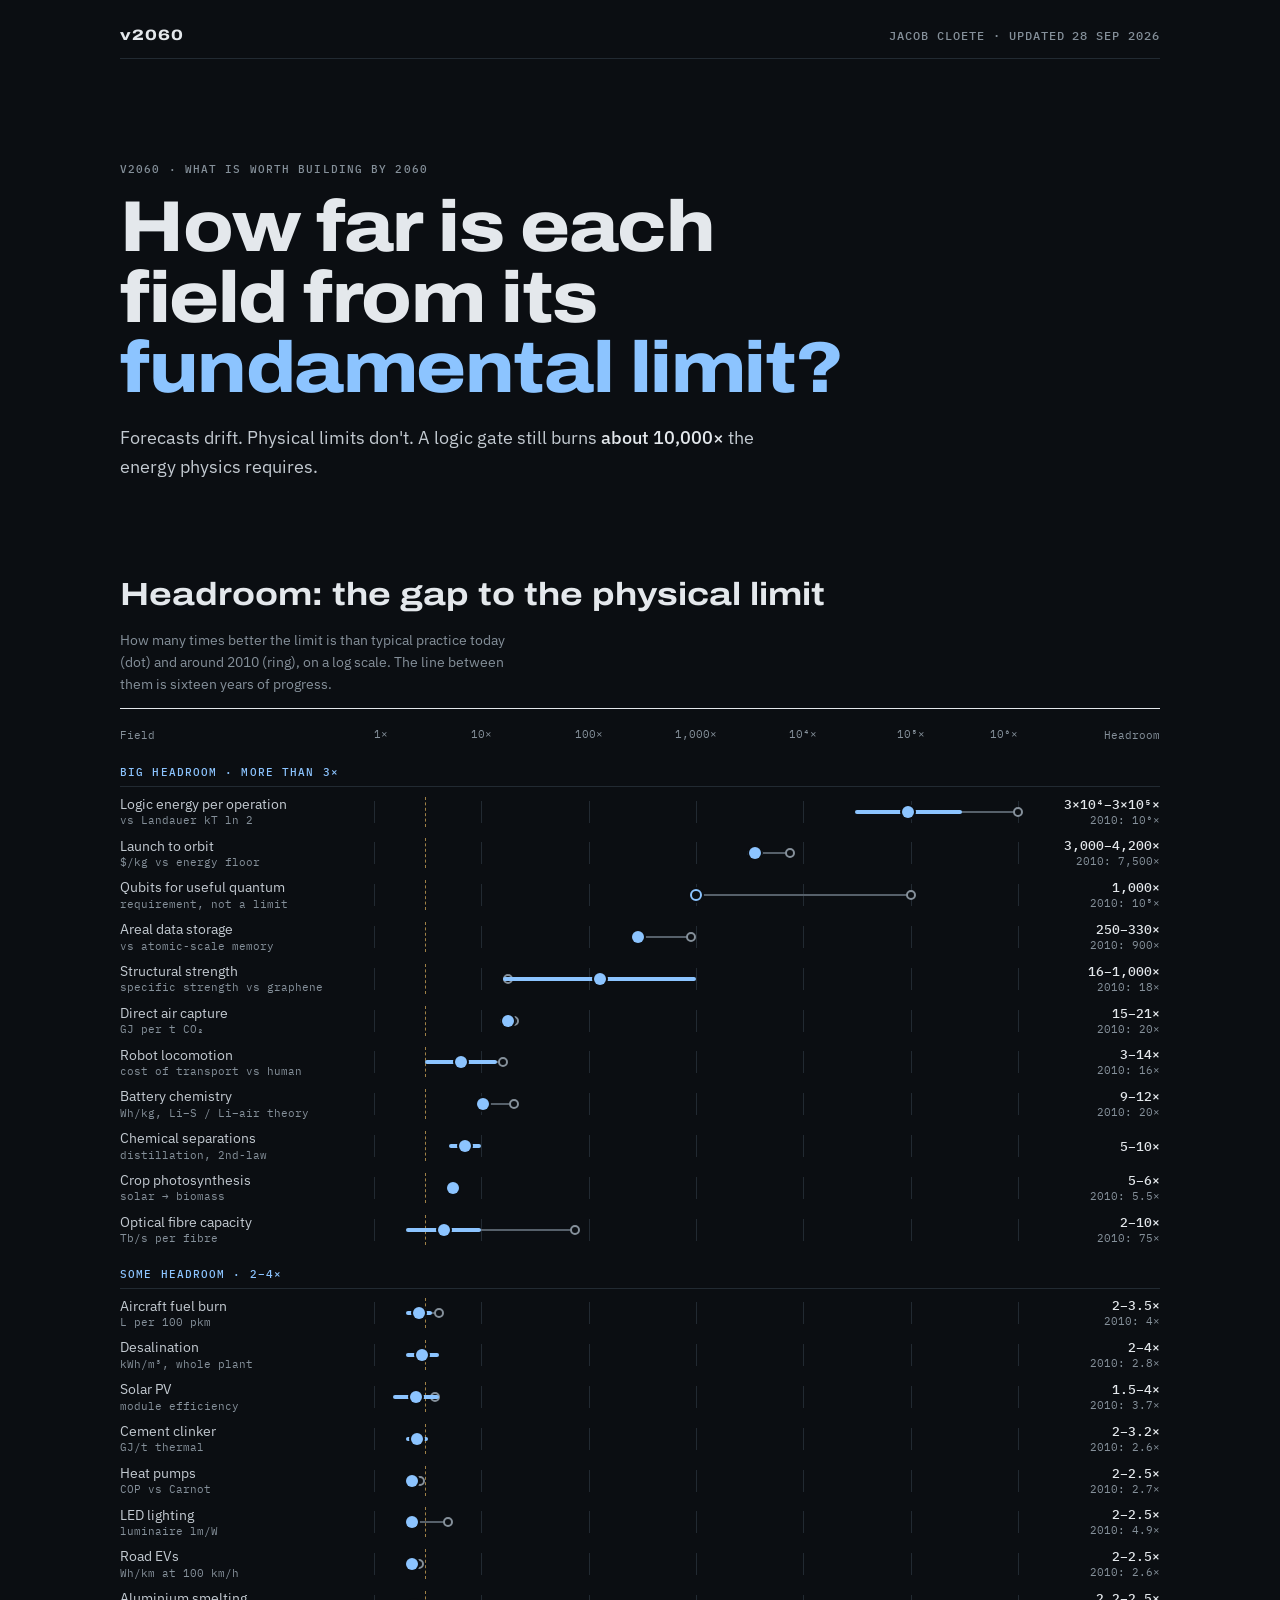
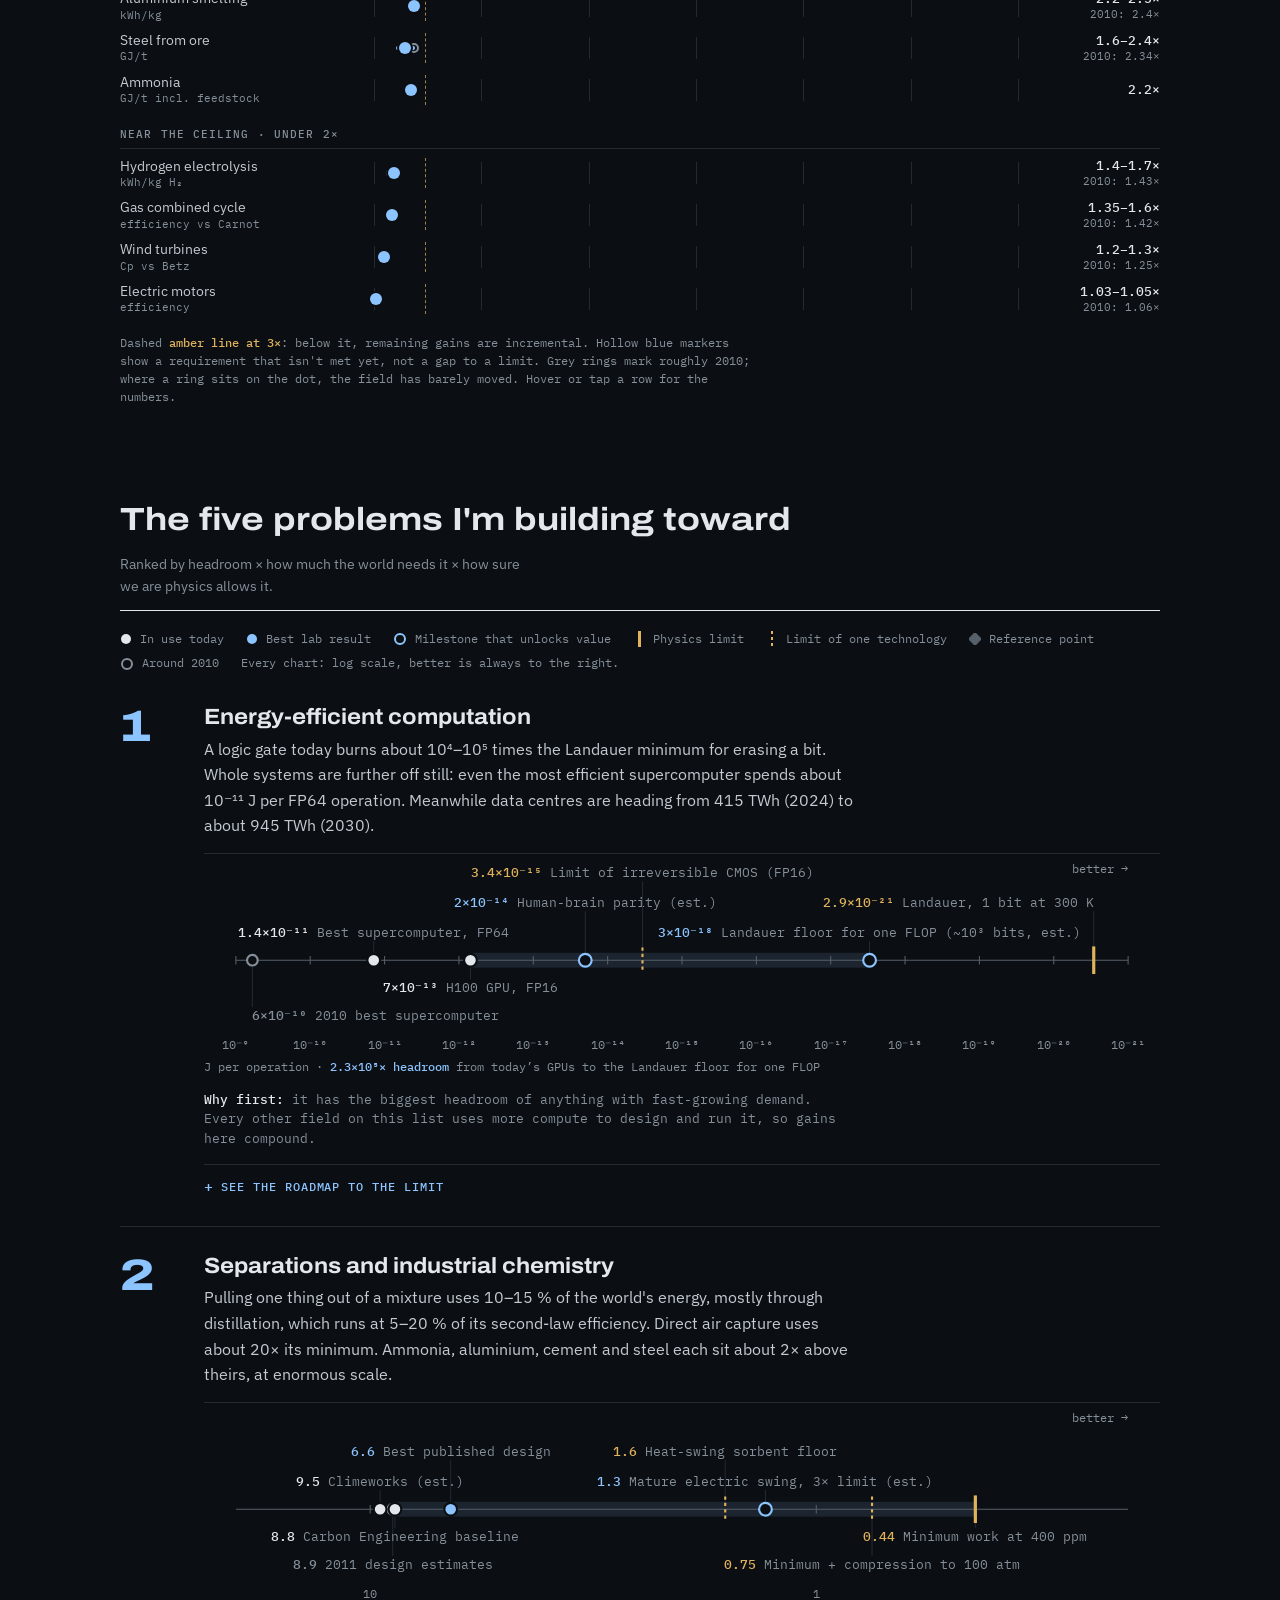
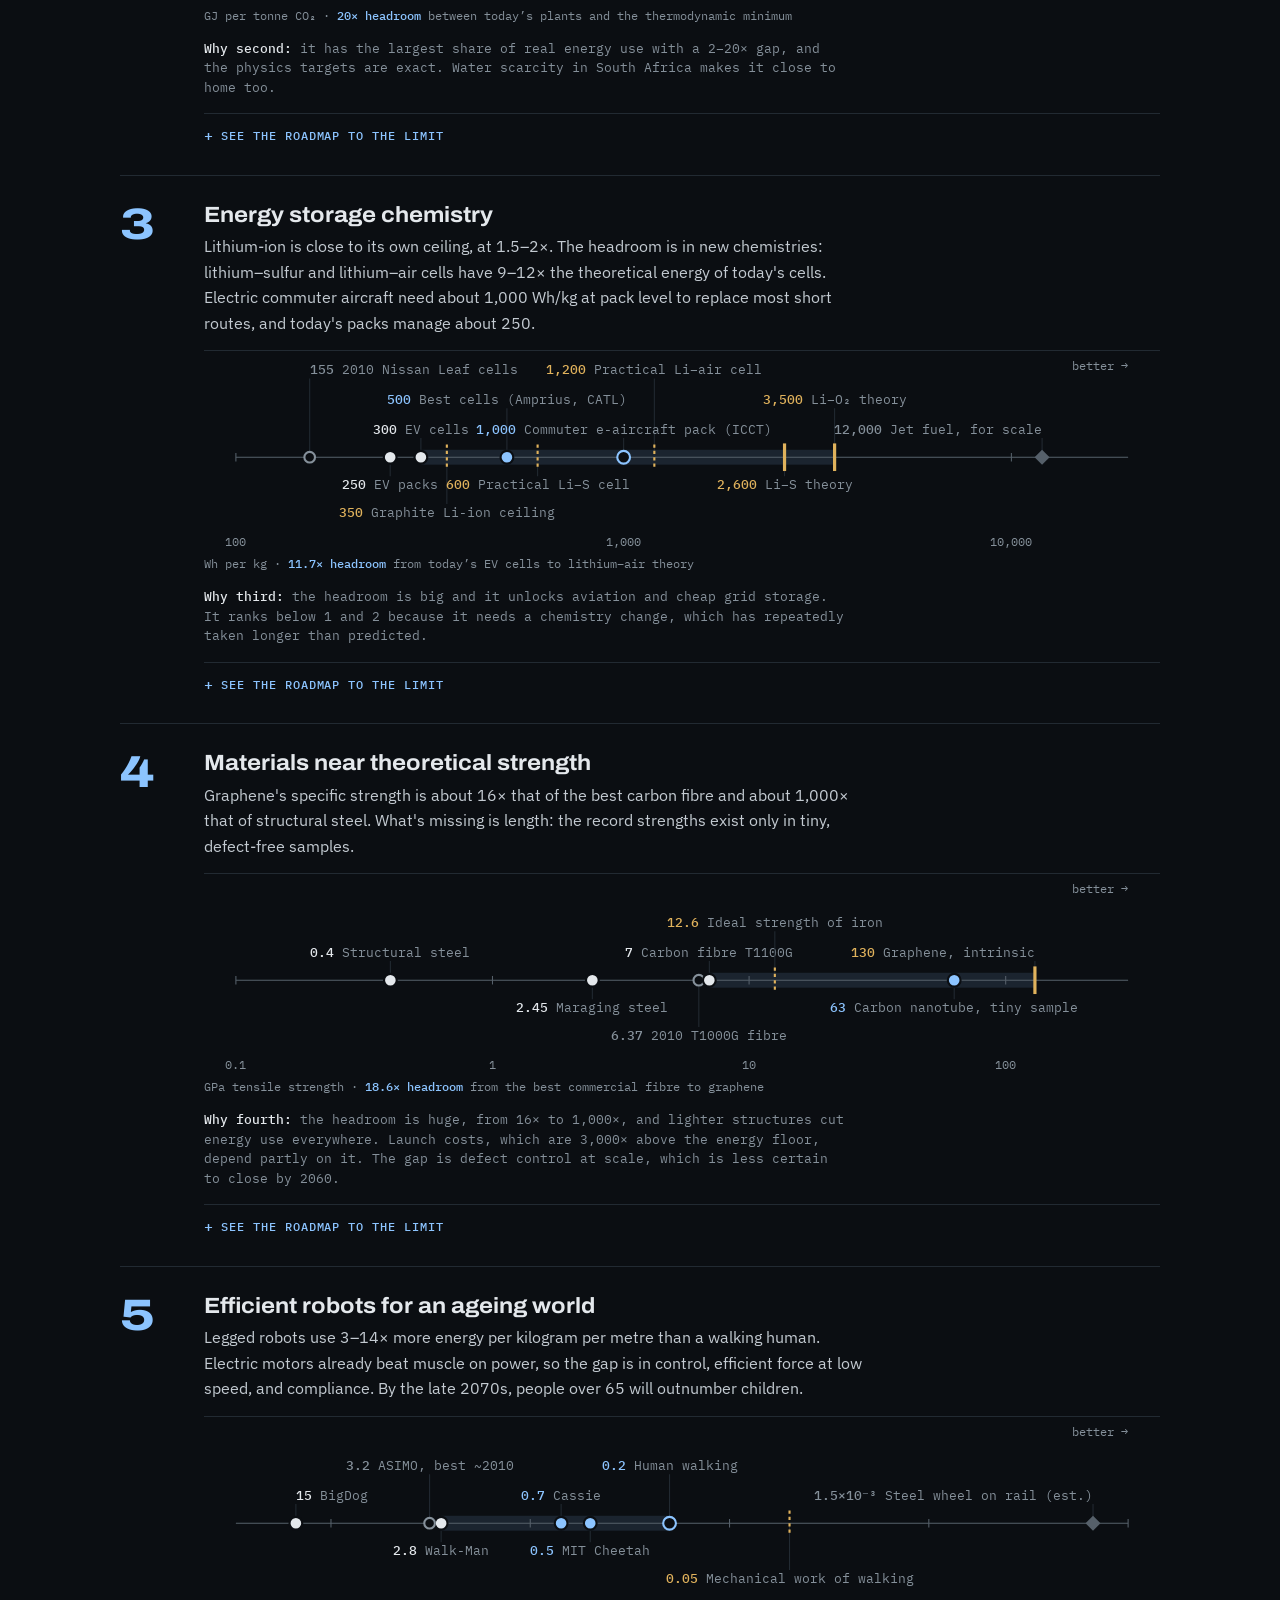
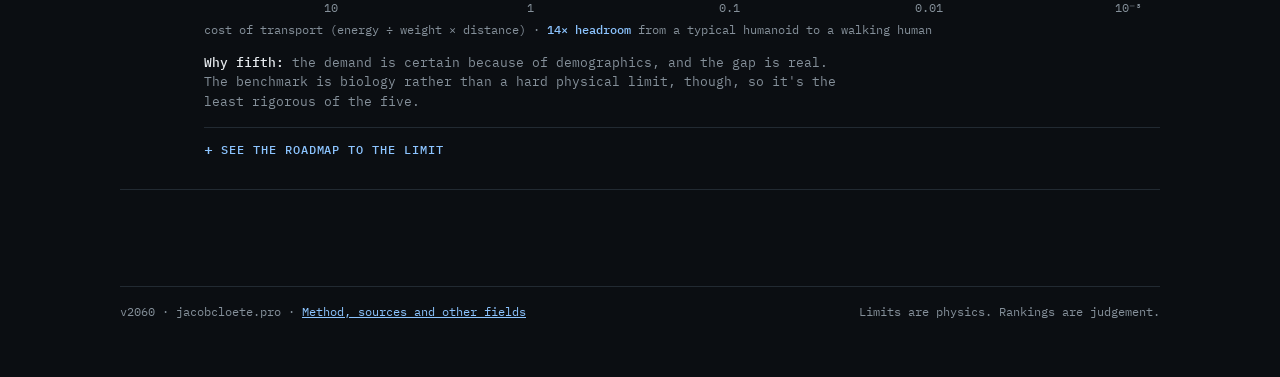
==== index.html @ 53dd4b62 "Add each technology's own limit to the milestone charts A new dashed amber marker shows limits that " ====
<!doctype html>
<html lang="en">
<head>
<meta charset="utf-8">
<meta name="viewport" content="width=device-width, initial-scale=1, viewport-fit=cover">
<meta name="description" content="How far 27 engineering fields sit from their fundamental physical limits, and the five problems worth building toward by 2060.">
<meta property="og:title" content="v2060 · Jacob Cloete">
<meta property="og:description" content="Limits are physics. Rankings are judgement. Where engineering still has room to grow by 2060.">
<title>v2060 · Jacob Cloete</title>
<link rel="preconnect" href="https://fonts.googleapis.com">
<link rel="preconnect" href="https://fonts.gstatic.com" crossorigin>
<link rel="stylesheet" href="https://fonts.googleapis.com/css2?family=Archivo:wdth,wght@62..125,400..800&family=IBM+Plex+Mono:wght@400;500&family=IBM+Plex+Sans:wght@400;500&display=swap">
<style>
:root{
  color-scheme:dark;
  --bg:#0B0E12; --raise:#11161C; --ink:#E4E8EC; --soft:#C3CAD1; --muted:#85909A; --dim:#56606A; --rule:#222A32;
  --accent:#8CC4FF; --limit:#E0B25C;
  --display:"Archivo","Arial Narrow",system-ui,sans-serif;
  --body:"IBM Plex Sans",system-ui,-apple-system,sans-serif;
  --mono:"IBM Plex Mono",ui-monospace,Menlo,monospace;
}
*{box-sizing:border-box}
body{background:var(--bg);color:var(--ink);font:400 16px/1.6 var(--body);padding-inline:clamp(16px,5vw,64px);padding-block:0}
.wrap{max-width:1040px;margin:0 auto;display:grid;gap:clamp(56px,8vw,96px);padding-block:28px 56px}
a{color:var(--accent)}
:focus-visible{outline:2px solid var(--accent);outline-offset:3px}
header.top{display:flex;justify-content:space-between;gap:16px;flex-wrap:wrap;font:500 12px/1.3 var(--mono);letter-spacing:.08em;text-transform:uppercase;color:var(--muted);border-bottom:1px solid var(--rule);padding-bottom:14px}
.mark{text-transform:none;color:var(--ink);font:800 15px/1 var(--display);font-stretch:125%}
.k{font:500 11px/1.3 var(--mono);letter-spacing:.1em;text-transform:uppercase;color:var(--muted)}
h1{font:800 clamp(34px,6.4vw,72px)/.98 var(--display);font-stretch:112%;letter-spacing:-.02em;margin:12px 0 20px;text-wrap:balance;max-width:16ch}
h1 span{color:var(--accent)}
.lede{max-width:62ch;color:var(--soft);font-size:18px;margin:0}
.lede strong{color:var(--ink);font-weight:500}
.sec-head{display:flex;justify-content:space-between;align-items:baseline;gap:16px;flex-wrap:wrap;border-bottom:1px solid var(--ink);padding-bottom:12px;margin-bottom:20px}
h2{font:700 clamp(22px,3.2vw,32px)/1.1 var(--display);font-stretch:118%;margin:0}
.sec-head p{margin:0;color:var(--muted);font-size:14px;max-width:50ch}

/* chart */
.chart{position:relative}
.axis,.crow{display:grid;grid-template-columns:minmax(150px,240px) minmax(0,1fr) 128px;gap:14px;align-items:center}
.axis{font:400 11px/1 var(--mono);color:var(--muted);margin-bottom:6px}
.axis .scale{position:relative;height:14px}
.axis .scale span{position:absolute;transform:translateX(-50%);font-variant-numeric:tabular-nums}
.crow{padding:5px 0;border-radius:2px;cursor:default}
.crow:hover{background:var(--raise)}
.crow .lbl{font-size:14px;color:var(--soft);line-height:1.25}
.crow .lbl small{display:block;font:400 11px/1.3 var(--mono);color:var(--muted)}
.crow .val{font:500 13px/1 var(--mono);text-align:right;font-variant-numeric:tabular-nums;color:var(--ink)}
.track{position:relative;height:22px}
.track .grid{position:absolute;top:0;bottom:0;width:1px;background:var(--rule)}
.track .ref{position:absolute;top:-4px;bottom:-4px;width:0;border-left:1px dashed var(--limit);opacity:.7}
.track .bar{position:absolute;top:9px;height:4px;border-radius:2px;background:var(--accent)}
.track .dot{position:absolute;top:5px;width:12px;height:12px;margin-left:-6px;border-radius:50%;background:var(--accent);box-shadow:0 0 0 2px var(--bg)}
.track .trail{position:absolute;top:10px;height:2px;background:var(--dim)}
.track .then{position:absolute;top:6px;width:10px;height:10px;margin-left:-5px;border-radius:50%;border:2px solid var(--muted);background:var(--bg)}
.crow .val small{display:block;margin-top:4px;font:400 11px/1 var(--mono);color:var(--muted)}
.crow.req .bar{background:transparent;border:1px dashed var(--accent);height:6px;top:8px}
.crow.req .dot{background:var(--bg);border:2px solid var(--accent)}
.chart-note{font:400 12px/1.5 var(--mono);color:var(--muted);margin:14px 0 0;max-width:90ch}
.chart-note b{color:var(--limit);font-weight:500}
.group{font:500 11px/1 var(--mono);letter-spacing:.1em;text-transform:uppercase;color:var(--accent);padding:18px 0 8px;border-bottom:1px solid var(--rule);margin-bottom:4px}
.group.near{color:var(--muted)}
#tip{position:fixed;pointer-events:none;z-index:5;max-width:320px;background:var(--raise);border:1px solid var(--dim);padding:10px 12px;font:400 12px/1.5 var(--mono);color:var(--soft);border-radius:3px}
#tip b{color:var(--ink);font-weight:500;display:block;margin-bottom:4px;font-family:var(--body);font-size:13px}


/* milestone ladders */
.legend{display:flex;flex-wrap:wrap;gap:8px 22px;font:400 12px/1.4 var(--mono);color:var(--muted);margin:0 0 6px}
.legend span{display:inline-flex;align-items:center;gap:8px}
.legend svg{flex:none}
.ladder{overflow-x:auto;margin-top:6px;border-top:1px solid var(--rule)}
.ladder svg{display:block;height:auto}
.ladder svg.h{width:100%;min-width:640px}
.ladder svg.v{max-width:100%}
.ladder .cap{font:400 12px/1.5 var(--mono);color:var(--muted);margin:2px 0 0}
.ladder .cap b{color:var(--accent);font-weight:500}

/* top 5 */
.top5{list-style:none;margin:0;padding:0;counter-reset:r}
.pick{display:grid;grid-template-columns:64px minmax(0,1fr);gap:20px;padding:26px 0;border-bottom:1px solid var(--rule)}
.pick .n{font:800 44px/1 var(--display);font-stretch:125%;color:var(--accent)}
.pick h3{font:700 22px/1.2 var(--display);font-stretch:108%;margin:0 0 6px}
.pick .why{margin:0 0 14px;max-width:66ch;color:var(--soft)}
.facts{display:grid;grid-template-columns:repeat(3,minmax(0,1fr));border-top:1px solid var(--rule)}
.facts div{padding:10px 14px 0 0;display:grid;gap:3px;align-content:start}
.facts div + div{padding-left:14px;border-left:1px solid var(--rule)}
.facts .v{font:500 18px/1.25 var(--mono);font-variant-numeric:tabular-nums}
.facts .v.l{color:var(--limit)}
.facts .u{font:400 11px/1.4 var(--mono);color:var(--muted)}
.pick .rank{margin:14px 0 0;font:400 13px/1.5 var(--mono);color:var(--muted);max-width:80ch}
.pick .rank b{color:var(--ink);font-weight:500}

.cols{display:grid;grid-template-columns:repeat(2,minmax(0,1fr));gap:clamp(24px,4vw,48px)}
.cols h3{font:700 18px/1.2 var(--display);font-stretch:108%;margin:0 0 10px}
.cols ul{margin:0;padding-left:18px;color:var(--soft);display:grid;gap:8px}
.cols li b{color:var(--ink);font-weight:500}

.method p{max-width:70ch;color:var(--soft);margin:0 0 12px}
.src{font:400 12px/1.7 var(--mono);color:var(--muted);columns:2;column-gap:40px;margin:0;padding-left:18px}
.src li{break-inside:avoid}
footer{display:flex;justify-content:space-between;gap:16px;flex-wrap:wrap;font:400 12px/1.5 var(--mono);color:var(--muted);border-top:1px solid var(--rule);padding-top:16px}

/* roadmap flow charts */
.road{margin:22px 0 0;padding-top:10px;border-top:1px solid var(--rule)}
.road svg{display:block;width:100%;height:auto;margin-top:4px}
.road a.node rect{transition:stroke .15s}
.road a.node:hover rect,.road a.node:focus rect{stroke:var(--accent)}
.road a.node:focus{outline:none}
.road figcaption{font:400 12px/1.5 var(--mono);color:var(--muted);margin-top:8px;max-width:90ch}
.rsteps{list-style:none;margin:10px 0 0;padding:0}
.rrow{display:grid;gap:8px}
.rrow.par{grid-template-columns:repeat(auto-fit,minmax(150px,1fr))}
.rrow.par .k{grid-column:1/-1}
.rcard{background:var(--raise);border:1px solid var(--rule);border-radius:3px;padding:10px 12px;display:grid;gap:4px;align-content:start}
.rcard.end{border-color:var(--limit)}
.rcard .w{font:400 11px/1.3 var(--mono);color:var(--muted)}
.rcard b{font:500 15px/1.3 var(--body)}
.rcard .m{font:400 12px/1.45 var(--mono);color:var(--accent)}
.rcard .lim{font:400 12px/1.45 var(--mono);color:var(--limit)}
.rcard .who{font:400 12px/1.4 var(--mono);color:var(--soft)}
.rcard .ex{font-size:12px;line-height:1.4;color:var(--muted)}
.road figcaption .where{display:block;margin-bottom:6px;color:var(--soft)}
.rcard .bk{font-size:13px;line-height:1.4;color:var(--soft)}
.rcard a{font:400 11px/1.3 var(--mono);overflow-wrap:anywhere}
.rjoin{font:400 11px/1.4 var(--mono);color:var(--muted);margin:0 0 0 14px;padding:8px 0 8px 12px;border-left:1px solid var(--dim)}

.rd{margin:16px 0 0;border-top:1px solid var(--rule)}
.rd summary{cursor:pointer;list-style:none;display:inline-flex;align-items:center;gap:8px;padding:12px 0 0;font:500 12px/1.3 var(--mono);letter-spacing:.08em;text-transform:uppercase;color:var(--accent)}
.rd summary::-webkit-details-marker{display:none}
.rd summary::before{content:"+";display:inline-block;width:1ch;font-size:15px}
.rd[open] summary::before{content:"−"}
.rd .road{margin-top:4px;border-top:0}
@media (max-width:720px){
  .axis,.crow{grid-template-columns:minmax(0,1fr) 70px}
  .axis .lblh{display:none}
  .axis .scale{grid-column:1 / -1;grid-row:1}
  .axis .valh{display:none}
  .crow .lbl{grid-column:1 / 2}
  .crow .val{grid-column:2;grid-row:1}
  .crow .track{grid-column:1 / -1}
  .pick{grid-template-columns:1fr;gap:6px}
  .cols{grid-template-columns:1fr}
  .src{columns:1}
}
@media (max-width:480px){
  .facts{grid-template-columns:1fr}
  .facts div + div{padding-left:0;border-left:0;border-top:1px solid var(--rule);margin-top:8px}
}
</style>
<style>html,body{margin:0}img{max-width:100%}[hidden]{display:none!important}</style>
</head>
<body>
<div class="wrap">
  <header class="top"><span class="mark">v2060</span><span>Jacob Cloete · updated 28 Sep 2026</span></header>

  <section>
    <span class="k">v2060 · what is worth building by 2060</span>
    <h1>How far is each field from its <span>fundamental limit?</span></h1>
    <p class="lede">Forecasts drift. Physical limits don't. A logic gate still burns <strong>about 10,000×</strong> the energy physics requires.</p>
  </section>

  <section aria-labelledby="c1">
    <div class="sec-head"><h2 id="c1">Headroom: the gap to the physical limit</h2><p>How many times better the limit is than typical practice today (dot) and around 2010 (ring), on a log scale. The line between them is sixteen years of progress.</p></div>
    <div class="chart" id="chart"></div>
    <p class="chart-note">Dashed <b>amber line at 3×</b>: below it, remaining gains are incremental. Hollow blue markers show a requirement that isn't met yet, not a gap to a limit. Grey rings mark roughly 2010; where a ring sits on the dot, the field has barely moved. Hover or tap a row for the numbers.</p>
  </section>

  <section aria-labelledby="t5">
    <div class="sec-head"><h2 id="t5">The five problems I'm building toward</h2><p>Ranked by headroom × how much the world needs it × how sure we are physics allows it.</p></div>
    <div class="legend" aria-label="Chart key">
      <span><svg width="12" height="12"><circle cx="6" cy="6" r="5" fill="#E4E8EC"/></svg>In use today</span>
      <span><svg width="12" height="12"><circle cx="6" cy="6" r="5" fill="#8CC4FF"/></svg>Best lab result</span>
      <span><svg width="14" height="14"><circle cx="7" cy="7" r="5" fill="none" stroke="#8CC4FF" stroke-width="2"/></svg>Milestone that unlocks value</span>
      <span><svg width="12" height="16"><rect x="5" y="0" width="3" height="16" fill="#E0B25C"/></svg>Physics limit</span>
      <span><svg width="12" height="16"><line x1="6" y1="0" x2="6" y2="16" stroke="#E0B25C" stroke-width="2" stroke-dasharray="3 3"/></svg>Limit of one technology</span>
      <span><svg width="12" height="12"><rect x="1" y="1" width="10" height="10" transform="rotate(45 6 6)" fill="#56606A"/></svg>Reference point</span>
      <span><svg width="14" height="14"><circle cx="7" cy="7" r="5" fill="none" stroke="#85909A" stroke-width="2"/></svg>Around 2010</span>
      <span>Every chart: log scale, better is always to the right.</span>
    </div>
    <ol class="top5">
      <li class="pick"><div class="n">1</div><div>
        <h3>Energy-efficient computation</h3>
        <p class="why">A logic gate today burns about 10⁴–10⁵ times the Landauer minimum for erasing a bit. Whole systems are further off still: even the most efficient supercomputer spends about 10⁻¹¹ J per FP64 operation. Meanwhile data centres are heading from 415 TWh (2024) to about 945 TWh (2030).</p>
        <div class="ladder" data-k="compute"></div>
        <p class="rank"><b>Why first:</b> it has the biggest headroom of anything with fast-growing demand. Every other field on this list uses more compute to design and run it, so gains here compound.</p>
        <details class="rd"><summary>See the roadmap to the limit</summary><figure class="road" data-r="compute"></figure></details>
      </div></li>
      <li class="pick"><div class="n">2</div><div>
        <h3>Separations and industrial chemistry</h3>
        <p class="why">Pulling one thing out of a mixture uses 10–15 % of the world's energy, mostly through distillation, which runs at 5–20 % of its second-law efficiency. Direct air capture uses about 20× its minimum. Ammonia, aluminium, cement and steel each sit about 2× above theirs, at enormous scale.</p>
        <div class="ladder" data-k="dac"></div>
        <p class="rank"><b>Why second:</b> it has the largest share of real energy use with a 2–20× gap, and the physics targets are exact. Water scarcity in South Africa makes it close to home too.</p>
        <details class="rd"><summary>See the roadmap to the limit</summary><figure class="road" data-r="dac"></figure></details>
      </div></li>
      <li class="pick"><div class="n">3</div><div>
        <h3>Energy storage chemistry</h3>
        <p class="why">Lithium-ion is close to its own ceiling, at 1.5–2×. The headroom is in new chemistries: lithium–sulfur and lithium–air cells have 9–12× the theoretical energy of today's cells. Electric commuter aircraft need about 1,000 Wh/kg at pack level to replace most short routes, and today's packs manage about 250.</p>
        <div class="ladder" data-k="battery"></div>
        <p class="rank"><b>Why third:</b> the headroom is big and it unlocks aviation and cheap grid storage. It ranks below 1 and 2 because it needs a chemistry change, which has repeatedly taken longer than predicted.</p>
        <details class="rd"><summary>See the roadmap to the limit</summary><figure class="road" data-r="battery"></figure></details>
      </div></li>
      <li class="pick"><div class="n">4</div><div>
        <h3>Materials near theoretical strength</h3>
        <p class="why">Graphene's specific strength is about 16× that of the best carbon fibre and about 1,000× that of structural steel. What's missing is length: the record strengths exist only in tiny, defect-free samples.</p>
        <div class="ladder" data-k="strength"></div>
        <p class="rank"><b>Why fourth:</b> the headroom is huge, from 16× to 1,000×, and lighter structures cut energy use everywhere. Launch costs, which are 3,000× above the energy floor, depend partly on it. The gap is defect control at scale, which is less certain to close by 2060.</p>
        <details class="rd"><summary>See the roadmap to the limit</summary><figure class="road" data-r="strength"></figure></details>
      </div></li>
      <li class="pick"><div class="n">5</div><div>
        <h3>Efficient robots for an ageing world</h3>
        <p class="why">Legged robots use 3–14× more energy per kilogram per metre than a walking human. Electric motors already beat muscle on power, so the gap is in control, efficient force at low speed, and compliance. By the late 2070s, people over 65 will outnumber children.</p>
        <div class="ladder" data-k="robot"></div>
        <p class="rank"><b>Why fifth:</b> the demand is certain because of demographics, and the gap is real. The benchmark is biology rather than a hard physical limit, though, so it's the least rigorous of the five.</p>
        <details class="rd"><summary>See the roadmap to the limit</summary><figure class="road" data-r="robot"></figure></details>
      </div></li>
    </ol>
  </section>


  <footer><span>v2060 · jacobcloete.pro · <a href="/notes/">Method, sources and other fields</a></span><span>Limits are physics. Rankings are judgement.</span></footer>
</div>
<div id="tip" hidden></div>

<script>
// [label, sub, lo, hi, group, detail, requirement?]
const rows=[
 ['Logic energy per operation','vs Landauer kT ln 2',3e4,3e5,'big','CMOS gate ≈ 0.1–1 fJ vs 2.9×10⁻²¹ J at 300 K.'],
 ['Launch to orbit','$/kg vs energy floor',3000,4200,'big','Falcon 9 ≈ $3,200–4,200/kg vs ≈ $1/kg of electricity for 33 MJ/kg.'],
 ['Qubits for useful quantum','requirement, not a limit',1000,1000,'big','< 1M physical qubits needed for RSA-2048; devices have ~10³.',true],
 ['Areal data storage','vs atomic-scale memory',250,330,'big','HAMR HDD ≈ 1.5–2 Tb/in² vs 502 Tb/in² atomic memory.'],
 ['Structural strength','specific strength vs graphene',16,1000,'big','Carbon fibre (16×) to mild steel (1,000×) vs graphene ≈ 130 GPa.'],
 ['Direct air capture','GJ per t CO₂',15,21,'big','≈ 6.6–9.5 GJ/t vs 0.44 GJ/t second-law minimum.'],
 ['Robot locomotion','cost of transport vs human',3,14,'big','Cassie 0.7, ASIMO ≈ 2, Walk-Man 2.8 vs human ≈ 0.2 (biological benchmark).'],
 ['Battery chemistry','Wh/kg, Li–S / Li–air theory',9,12,'big','EV cells 250–300 Wh/kg vs ≈ 2,600 (Li–S) to 3,500 (Li–O₂).'],
 ['Chemical separations','distillation, 2nd-law',5,10,'big','10–15 % of world energy; distillation 5–20 % second-law efficient.'],
 ['Crop photosynthesis','solar → biomass',5,6,'big','0.5–1 % season average vs 4.6 % (C3) / 6 % (C4).'],
 ['Optical fibre capacity','Tb/s per fibre',2,10,'big','≈ 51 Tb/s deployed vs ≈ 0.5–1 Pb/s nonlinear Shannon, mostly bandwidth.'],
 ['Aircraft fuel burn','L per 100 pkm',2,3.5,'mid','Fleet 3.5, best 2.2 vs ≈ 1 L/100 pkm (estimate from Breguet).'],
 ['Desalination','kWh/m³, whole plant',2,4,'mid','3–4 kWh/m³ vs 1.06 kWh/m³ at 50 % recovery.'],
 ['Solar PV','module efficiency',1.5,4,'mid','21–23 % vs 33.7 % single junction; 68.7 % multi-junction at 1 sun.'],
 ['Cement clinker','GJ/t thermal',2,3.2,'mid','3.5–3.6 GJ/t vs 1.12–1.8 GJ/t.'],
 ['Heat pumps','COP vs Carnot',2,2.5,'mid','COP 3.5–4.5 vs Carnot 8.8 at 0 °C → 35 °C.'],
 ['LED lighting','luminaire lm/W',2,2.5,'mid','130–160 lm/W vs ≈ 255–330 lm/W for white light.'],
 ['Road EVs','Wh/km at 100 km/h',2,2.5,'mid','150–200 Wh/km vs ≈ 80 Wh/km drag + rolling floor (estimate).'],
 ['Aluminium smelting','kWh/kg',2.2,2.5,'mid','13.5–15.4 kWh/kg vs 6.23 kWh/kg.'],
 ['Steel from ore','GJ/t',1.6,2.4,'mid','13.6 (ironmaking) – 21 GJ/t vs 8.6 GJ/t minimum.'],
 ['Ammonia','GJ/t incl. feedstock',2.2,2.2,'mid','41 GJ/t net world average vs 18.6 GJ/t.'],
 ['Hydrogen electrolysis','kWh/kg H₂',1.4,1.7,'near','≈ 55 kWh/kg vs 39.4 (HHV) or 32.7 (ΔG).'],
 ['Gas combined cycle','efficiency vs Carnot',1.35,1.6,'near','50–63 % vs ≈ 84 % Carnot.'],
 ['Wind turbines','Cp vs Betz',1.2,1.3,'near','Cp ≈ 0.45–0.50 vs 0.593.'],
 ['Electric motors','efficiency',1.03,1.05,'near','95–97.5 % vs 100 %.'],
];
const THEN={
 'Logic energy per operation':[1e6,'≈ 1–10 fJ per gate switch (est.)'],
 'Launch to orbit':[7500,'Proton ≈ $4,300/kg, Atlas V ≈ $13,000/kg'],
 'Qubits for useful quantum':[1e5,'fewer than 10 programmable qubits'],
 'Areal data storage':[900,'HDDs ≈ 0.55 Tb/in²'],
 'Structural strength':[17.6,'T1000G carbon fibre, 6.37 GPa'],
 'Direct air capture':[20,'≈ 8.9 GJ/t (2011 design estimates)'],
 'Robot locomotion':[16,'ASIMO ≈ 3.2'],
 'Battery chemistry':[20,'Nissan Leaf cells, 155 Wh/kg'],
 'Crop photosynthesis':[5.5,'unchanged'],
 'Optical fibre capacity':[75,'≈ 3 Tb/s per fibre (est.)'],
 'Aircraft fuel burn':[4,'fleet ≈ 3.9–4.0 L/100 pkm (est.)'],
 'Desalination':[2.8,'3–4 kWh/m³, unchanged'],
 'Solar PV':[3.7,'modules ≈ 14–15 %'],
 'Cement clinker':[2.6,'≈ 3.6 GJ/t'],
 'Heat pumps':[2.7,'COP ≈ 3.0–3.5'],
 'LED lighting':[4.9,'luminaires ≈ 50–70 lm/W'],
 'Road EVs':[2.6,'Nissan Leaf ≈ 211 Wh/km'],
 'Aluminium smelting':[2.4,'≈ 14.5–15 kWh/kg'],
 'Steel from ore':[2.34,'20.1 GJ/t; today 21.0, slightly worse'],
 'Hydrogen electrolysis':[1.43,'≈ 53–60 kWh/kg'],
 'Gas combined cycle':[1.42,'best plants ≈ 59–60 %'],
 'Wind turbines':[1.25,'Cp ≈ 0.45–0.48, unchanged'],
 'Electric motors':[1.06,'IE2 ≈ 94–95 % (large motors)'],
};
(function(){
  const el=document.getElementById('chart'),tip=document.getElementById('tip');
  const MAX=6; const x=v=>Math.log10(v)/MAX*100;
  const fmt=v=>v>=1e4?(()=>{const e=Math.floor(Math.log10(v)),m=Math.round(v/10**e);return (m>1?m+'×':'')+'10'+['⁰','¹','²','³','⁴','⁵','⁶'][e]})():v>=100?Math.round(v).toLocaleString('en'):String(+v.toFixed(v<10?2:0));
  const grid=[0,1,2,3,4,5,6].map(e=>`<div class="grid" style="left:${e/MAX*100}%"></div>`).join('')+`<div class="ref" style="left:${x(3)}%"></div>`;
  let h=`<div class="axis"><span class="lblh">Field</span><div class="scale">${['1×','10×','100×','1,000×','10⁴×','10⁵×','10⁶×'].map((t,i)=>`<span style="left:${i/MAX*100}%;${i===0?'transform:none':''}${i===MAX?';transform:translateX(-100%)':''}">${t}</span>`).join('')}</div><span class="valh" style="text-align:right">Headroom</span></div>`;
  const titles={big:'Big headroom · more than 3×',mid:'Some headroom · 2–4×',near:'Near the ceiling · under 2×'};
  let g='';
  rows.forEach((r,i)=>{
    const [lab,sub,lo,hi,grp,det,req]=r;
    if(grp!==g){h+=`<div class="group ${grp==='near'?'near':''}">${titles[grp]}</div>`;g=grp}
    const mid=Math.sqrt(lo*hi);
    const val=lo===hi?fmt(lo)+'×':fmt(lo)+'–'+fmt(hi)+'×';
    const th=THEN[lab];
    const trail=th?`<div class="trail" style="left:${Math.min(x(th[0]),x(mid))}%;width:${Math.abs(x(th[0])-x(mid))}%"></div><div class="then" style="left:${x(th[0])}%"></div>`:'';
    h+=`<div class="crow${req?' req':''}" tabindex="0" data-i="${i}"><div class="lbl">${lab}<small>${sub}</small></div>
      <div class="track">${grid}${trail}<div class="bar" style="left:${x(lo)}%;width:${Math.max(0,x(hi)-x(lo))}%"></div><div class="dot" style="left:${x(mid)}%"></div></div>
      <div class="val">${val}${th?`<small>2010: ${fmt(th[0])}×</small>`:''}</div></div>`;
  });
  el.innerHTML=h;
  function show(e,row){const r=rows[+row.dataset.i];const th=THEN[r[0]];tip.innerHTML=`<b>${r[0]}</b>Today: ${r[5]}${th?`<br>Around 2010: ${th[1]}`:''}`;tip.hidden=false;
    const b=row.getBoundingClientRect(),px=e&&e.clientX?e.clientX:b.left+b.width/2,py=e&&e.clientY?e.clientY:b.top;
    const w=tip.offsetWidth,ht=tip.offsetHeight;tip.style.left=Math.min(innerWidth-w-8,Math.max(8,px+14))+'px';tip.style.top=Math.max(8,py-ht-12)+'px'}
  el.querySelectorAll('.crow').forEach(row=>{
    row.addEventListener('mousemove',e=>show(e,row));
    row.addEventListener('mouseleave',()=>tip.hidden=true);
    row.addEventListener('focus',()=>show(null,row));
    row.addEventListener('blur',()=>tip.hidden=true);
    row.addEventListener('click',e=>show(e,row));
  });
})();

// Milestone ladders: log axis, worse → better left to right
const L={
 compute:{unit:'J per operation',a:1e-9,b:1e-21,pts:[
  [6e-10,'then','2010 best supercomputer',3],
  [1.4e-11,'now','Best supercomputer, FP64',0],
  [7e-13,'now','H100 GPU, FP16',1],
  [2e-14,'mile','Human-brain parity (est.)',2],
  [3.4e-15,'tlim','Limit of irreversible CMOS (FP16)',4],
  [3e-18,'mile','Landauer floor for one FLOP (~10³ bits, est.)',0],
  [2.9e-21,'limit','Landauer, 1 bit at 300 K',2]],
  gap:[7e-13,3e-18],note:'from today’s GPUs to the Landauer floor for one FLOP'},
 dac:{unit:'GJ per tonne CO₂',a:20,b:0.2,pts:[
  [8.9,'then','2011 design estimates',3],
  [9.5,'now','Climeworks (est.)',0],
  [8.8,'now','Carbon Engineering baseline',1],
  [6.6,'lab','Best published design',2],
  [1.6,'tlim','Heat-swing sorbent floor',2],
  [1.3,'mile','Mature electric swing, 3× limit (est.)',0],
  [0.75,'tlim','Minimum + compression to 100 atm',3],
  [0.44,'limit','Minimum work at 400 ppm',1]],
  gap:[8.8,0.44],note:'between today’s plants and the thermodynamic minimum'},
 battery:{unit:'Wh per kg',a:100,b:2e4,pts:[
  [155,'then','2010 Nissan Leaf cells',4],
  [250,'now','EV packs',1],
  [300,'now','EV cells',0],
  [500,'lab','Best cells (Amprius, CATL)',2],
  [350,'tlim','Graphite Li-ion ceiling',3],
  [600,'tlim','Practical Li–S cell',1],
  [1200,'tlim','Practical Li–air cell',4],
  [1000,'mile','Commuter e-aircraft pack (ICCT)',0],
  [2600,'limit','Li–S theory',1],
  [3500,'limit','Li–O₂ theory',2],
  [12000,'ref','Jet fuel, for scale',0]],
  gap:[300,3500],note:'from today’s EV cells to lithium–air theory'},
 strength:{unit:'GPa tensile strength',a:0.1,b:300,pts:[
  [0.4,'now','Structural steel',0],
  [2.45,'now','Maraging steel',1],
  [6.37,'then','2010 T1000G fibre',3],
  [7,'now','Carbon fibre T1100G',0],
  [12.6,'tlim','Ideal strength of iron',2],
  [63,'lab','Carbon nanotube, tiny sample',1],
  [130,'limit','Graphene, intrinsic',0]],
  gap:[7,130],note:'from the best commercial fibre to graphene'},
 robot:{unit:'cost of transport (energy ÷ weight × distance)',a:30,b:0.001,pts:[
  [15,'now','BigDog',0],
  [2.8,'now','Walk-Man',1],
  [3.2,'then','ASIMO, best ~2010',2],
  [0.7,'lab','Cassie',0],
  [0.5,'lab','MIT Cheetah',1],
  [0.2,'mile','Human walking',2],
  [0.05,'tlim','Mechanical work of walking',3],
  [0.0015,'ref','Steel wheel on rail (est.)',0]],
  gap:[2.8,0.2],note:'from a typical humanoid to a walking human'},
};
(function(){
  const SUP={'-':'⁻','0':'⁰','1':'¹','2':'²','3':'³','4':'⁴','5':'⁵','6':'⁶','7':'⁷','8':'⁸','9':'⁹'};
  const sup=n=>String(n).replace(/./g,c=>SUP[c]);
  const tick=e=>e>=-2&&e<=4?(10**e).toLocaleString('en',{maximumFractionDigits:2}):'10'+sup(e);
  const val=v=>{const e=Math.floor(Math.log10(v));if(e>=-2&&e<=4)return (+v.toPrecision(3)).toLocaleString('en');const m=v/10**e;return (Math.abs(m-1)<.05?'':(+m.toFixed(1))+'×')+'10'+sup(e)};
  const W=900,H=190,X0=30,X1=870,AY=100;
  const C={ink:'#E4E8EC',acc:'#8CC4FF',lim:'#E0B25C',mut:'#85909A',dim:'#56606A',rule:'#222A32',bg:'#0B0E12'};
  const esc=t=>t.replace(/&/g,'&amp;').replace(/</g,'&lt;');
  function horizontal(el,d){
    const la=Math.log10(d.a),lb=Math.log10(d.b);
    const x=v=>X0+(Math.log10(v)-la)/(lb-la)*(X1-X0);
    let g=`<svg class="h" viewBox="0 0 ${W} ${H}" role="img" aria-label="${esc(d.unit)}: ${d.pts.map(p=>esc(p[2])+' '+val(p[0])).join('; ')}">`;
    const g0=x(d.gap[0]),g1=x(d.gap[1]);
    g+=`<rect x="${Math.min(g0,g1)}" y="${AY-7}" width="${Math.abs(g1-g0)}" height="14" fill="${C.acc}" fill-opacity=".12"/>`;
    g+=`<line x1="${X0}" y1="${AY}" x2="${X1}" y2="${AY}" stroke="${C.dim}"/>`;
    const lo=Math.ceil(Math.min(la,lb)),hi=Math.floor(Math.max(la,lb));
    for(let e=lo;e<=hi;e++){const tx=x(10**e);g+=`<line x1="${tx}" y1="${AY-4}" x2="${tx}" y2="${AY+4}" stroke="${C.dim}"/><text x="${tx}" y="${H-6}" text-anchor="middle" font-family="IBM Plex Mono,monospace" font-size="11" fill="${C.mut}">${tick(e)}</text>`}
    g+=`<text x="${X1}" y="18" text-anchor="end" font-family="IBM Plex Mono,monospace" font-size="11" fill="${C.mut}">better →</text>`;
    const TY=[AY-22,AY+30,AY-50,AY+56,AY-78];
    d.pts.forEach(([v,k,lab,t,shown])=>{
      const px=x(v),ty=TY[t],up=t%2===0;
      g+=`<g><title>${esc(lab)}: ${shown||val(v)} ${esc(d.unit)}</title>`;
      g+=`<line x1="${px}" y1="${AY}" x2="${px}" y2="${up?ty+4:ty-12}" stroke="${C.rule}"/>`;
      g+=k==='limit'?`<rect x="${px-1.5}" y="${AY-13}" width="3" height="26" fill="${C.lim}"/>`:k==='tlim'?`<line x1="${px}" y1="${AY-12}" x2="${px}" y2="${AY+12}" stroke="${C.lim}" stroke-width="2" stroke-dasharray="3 3"/>`:mark(k,px,AY);
      const anchor=px<X0+90?'start':px>X1-90?'end':'middle';
      g+=`<text x="${px}" y="${ty}" text-anchor="${anchor}" font-family="IBM Plex Mono,monospace" font-size="12"><tspan fill="${colr(k)}" font-weight="500">${shown||val(v)}</tspan><tspan fill="${C.mut}"> ${esc(lab)}</tspan></text></g>`;
    });
    return g+'</svg>';
  }
  function vertical(el,d){
    const w=Math.max(280,Math.round(el.clientWidth)),AX=58,LX=AX+28,TOP=36;
    const la=Math.log10(d.a),lb=Math.log10(d.b),dec=Math.abs(lb-la);
    const P=Math.max(300,Math.min(520,dec*44));
    const y=v=>TOP+(1-(Math.log10(v)-la)/(lb-la))*P;
    const maxc=Math.max(18,Math.floor((w-LX-8)/7.3));
    const wrap=t=>{const out=[];let line='';t.split(' ').forEach(wd=>{if((line+' '+wd).trim().length>maxc&&line){out.push(line);line=wd}else line=(line+' '+wd).trim()});if(line)out.push(line);return out};
    const pts=d.pts.map(([v,k,lab,t,shown])=>({v,k,lab,shown,py:y(v),lines:wrap(lab)})).sort((a,b)=>a.py-b.py);
    let prev=TOP-24;
    pts.forEach(p=>{const h=16+p.lines.length*15;p.h=h;p.ly=Math.max(p.py-h/2,prev+6);prev=p.ly+h});
    const H=Math.max(TOP+P+30,prev+16);
    let g=`<svg class="v" viewBox="0 0 ${w} ${H}" width="${w}" height="${H}" role="img" aria-label="${esc(d.unit)}: ${d.pts.map(p=>esc(p[2])+' '+val(p[0])).join('; ')}">`;
    g+=`<text x="4" y="16" font-family="IBM Plex Mono,monospace" font-size="11" fill="${C.mut}">better ↑</text>`;
    const g0=y(d.gap[0]),g1=y(d.gap[1]);
    g+=`<rect x="${AX-7}" y="${Math.min(g0,g1)}" width="14" height="${Math.abs(g1-g0)}" fill="${C.acc}" fill-opacity=".12"/>`;
    g+=`<line x1="${AX}" y1="${TOP}" x2="${AX}" y2="${TOP+P}" stroke="${C.dim}"/>`;
    const lo=Math.ceil(Math.min(la,lb)),hi=Math.floor(Math.max(la,lb)),step=P/dec<26?2:1;
    for(let e=lo;e<=hi;e++){const ty=y(10**e);g+=`<line x1="${AX-4}" y1="${ty}" x2="${AX+4}" y2="${ty}" stroke="${C.dim}"/>`;if((e-lo)%step===0)g+=`<text x="${AX-9}" y="${ty+4}" text-anchor="end" font-family="IBM Plex Mono,monospace" font-size="11" fill="${C.mut}">${tick(e)}</text>`}
    pts.forEach(p=>{
      const mid=p.ly+p.h/2-4;
      g+=`<g><title>${esc(p.lab)}: ${p.shown||val(p.v)} ${esc(d.unit)}</title>`;
      g+=`<polyline points="${AX+8},${p.py} ${LX-10},${mid} ${LX-4},${mid}" fill="none" stroke="${C.rule}"/>`;
      g+=mark(p.k,AX,p.py);
      g+=`<text x="${LX}" y="${p.ly+13}" font-family="IBM Plex Mono,monospace" font-size="13" font-weight="500" fill="${colr(p.k)}">${p.shown||val(p.v)}</text>`;
      p.lines.forEach((ln,i)=>{g+=`<text x="${LX}" y="${p.ly+29+i*15}" font-family="IBM Plex Mono,monospace" font-size="12" fill="${C.mut}">${esc(ln)}</text>`});
      g+='</g>';
    });
    return g+'</svg>';
  }
  function mark(k,px,py){
    if(k==='limit')return `<rect x="${px-13}" y="${py-1.5}" width="26" height="3" fill="${C.lim}"/>`;
    if(k==='tlim')return `<line x1="${px-12}" y1="${py}" x2="${px+12}" y2="${py}" stroke="${C.lim}" stroke-width="2" stroke-dasharray="3 3"/>`;
    if(k==='ref')return `<rect x="${px-5}" y="${py-5}" width="10" height="10" transform="rotate(45 ${px} ${py})" fill="${C.dim}"/>`;
    if(k==='then')return `<circle cx="${px}" cy="${py}" r="5" fill="${C.bg}" stroke="${C.mut}" stroke-width="2"/>`;
    if(k==='mile')return `<circle cx="${px}" cy="${py}" r="6" fill="${C.bg}" stroke="${C.acc}" stroke-width="2"/>`;
    return `<circle cx="${px}" cy="${py}" r="6" fill="${k==='lab'?C.acc:C.ink}" stroke="${C.bg}" stroke-width="2"/>`;
  }
  const colr=k=>k==='limit'||k==='tlim'?C.lim:k==='ref'||k==='then'?C.mut:k==='now'?C.ink:C.acc;
  function render(){
    document.querySelectorAll('.ladder').forEach(el=>{
      const d=L[el.dataset.k],narrow=el.clientWidth<600,mode=narrow?'v':'h';
      if(el.dataset.mode===mode&&mode==='h')return;
      el.dataset.mode=mode;
      const f=d.gap[1]/d.gap[0],fac=f<1?1/f:f;
      el.innerHTML=(narrow?vertical(el,d):horizontal(el,d))+`<p class="cap">${esc(d.unit)} · <b>${val(fac)}× headroom</b> ${d.note}</p>`;
    });
  }
  render();
  document.querySelectorAll('details.rd').forEach(dt=>dt.addEventListener('toggle',render));
  let rt;addEventListener('resize',()=>{clearTimeout(rt);rt=setTimeout(render,150)});
})();

// Roadmaps: stages by time (columns) and parallel routes (lanes), ending at the limit
const R={
 compute:{cap:'Transistor scaling alone stalls near 10⁻¹⁸ J per switch. Past that, the roadmap needs logic that recovers its energy (reversible or superconducting) to approach Landauer.',st:[
  {id:'s1',c:0,l:1,w:'2026–2028',t:'Gate-all-around + backside power',m:'≈ 46 fJ per FP4 op (Rubin); 73 GFLOPS/W FP64 system',tech:'N2 / 18A, A16 Super Power Rail, FP4/FP8, HBM4',who:'TSMC, Intel, NVIDIA, AMD',b:'Moving data costs more than the arithmetic',src:'https://top500.org/lists/green500/list/2026/06/'},
  {id:'s3',c:1,l:0,w:'2027–2035',t:'In-memory, analog and photonic compute',m:'IBM analog chip 12.4 TOPS/W (≈ 80 fJ/op)',tech:'PCM / RRAM analog, SRAM compute-in-memory, photonic MACs',who:'IBM, TSMC, Lightmatter, EnCharge',b:'Converter overhead and precision; mainly helps AI',src:'https://www.nature.com/articles/s41586-023-06337-5'},
  {id:'s2',c:1,l:1,w:'2028–2032',t:'Ångström nodes → CFET',m:'≈ 15–20 % better perf/W per node (est.)',tech:'A14 / 14A, stacked CFET, supply voltage 0.45 → 0.42 V',who:'TSMC, Intel, Samsung, imec',b:'Voltage and capacitance have stopped scaling',src:'https://irds.ieee.org/images/files/pdf/2024/2024IRDS_MM.pdf'},
  {id:'s4',c:2,l:1,w:'2032–2040',t:'3D stacking + 2D-material channels',m:'≈ 10–50 aJ per gate switch (est.)',tech:'Monolithic 3D, 2D TMD channels (imec A3/A2), ≈ 0.38 V',who:'imec, TSMC, Intel, CEA-Leti',b:'60 mV/decade floor: irreversible CMOS stalls near 10⁻¹⁸ J',src:'https://www.imec-int.com/en/articles/introducing-2d-material-based-devices-logic-scaling-roadmap'},
  {id:'s5a',c:3,l:1,w:'2027–2040',t:'Adiabatic / reversible CMOS',m:'Vaire test chip recovers 1.4–1.8× energy',tech:'Resonant energy-recovery clocks, reversible logic',who:'Vaire Computing, Sandia',b:'Slower switching, resonator Q, design tools',src:'https://spectrum.ieee.org/reversible-computing'},
  {id:'s5b',c:3,l:2,w:'2030–2040',t:'Superconducting / spin logic',m:'AQFP ≈ 10 zJ per gate at 4 K; ≈ 4 aJ with cooling',tech:'AQFP, RSFQ, MESO spin logic',who:'Yokohama Natl Univ, SEEQC, NIST, Intel',b:'Cryogenic cooling and memory density',src:'https://www.nature.com/articles/s41598-019-46595-w'},
  {id:'s6',c:4,l:1,w:'2040+',t:'Near-Landauer reversible computing',m:'≈ 10⁻¹⁹–10⁻²⁰ J/op (est.)',tech:'Fully reversible logic; erase only the bits you must',who:'Reversible-computing groups',b:'Speed, leakage, software that avoids erasure',src:'https://spectrum.ieee.org/reversible-computing',lim:'Limit: kT ln 2 = 2.9×10⁻²¹ J per bit'}],
  e:[['s1','s2','node scaling'],['s1','s3','fix data movement'],['s2','s4','CFET → 3D'],['s3','s4','on 3D stacks'],['s4','s5a','below 10⁻¹⁸ J'],['s4','s5b','cryogenic'],['s5a','s6','main path'],['s5b','s6','']]},
 dac:{cap:'Direct air capture scales up on heat-driven sorbents first. Electric-swing and moisture-swing routes then compete to reach 2–3× the thermodynamic minimum. Desalination follows a similar path, from 3–4 kWh/m³ whole-plant today toward about 2× its 1.06 kWh/m³ minimum.',st:[
  {id:'d1',c:0,l:1,w:'Today',t:'First thermal DAC plants',m:'5.5–9.5 GJ/t CO₂; ≈ $1,000/t',tech:'Liquid solvent with 900 °C calciner; solid amine at 80–100 °C; limestone looping',who:'Climeworks, Oxy / 1PointFive, Heirloom',b:'Heat demand and capital cost',src:'https://iea.blob.core.windows.net/assets/9766b4da-a5e3-4d76-874d-ea286e333956/DirectAirCapture_Akeytechnologyfornetzero.pdf'},
  {id:'d2',c:1,l:1,w:'2026–2030',t:'Structured sorbents + US DAC hubs',m:'≈ 4–5 GJ/t (est., from Gen 3 claim); hubs > 2 Mt/yr',tech:'Climeworks Gen 3, Project Cypress, South Texas DAC Hub',who:'Climeworks / Svante, Oxy, Heirloom; DOE',b:'Sorbent lifetime, capex, low-carbon heat',src:'https://climeworks.com/press-release/real-world-testing-proves-gen3-efficiency-leap-with-svantes-structure'},
  {id:'d3a',c:2,l:0,w:'2028–2035',t:'Electro-swing capture',m:'0.9–2.0 GJ/t in lab cells',tech:'Quinone electro-swing, pH-swing',who:'Verdox, MIT, ARPA-E',b:'Oxygen sensitivity, electrode life',src:'https://arpa-e.energy.gov/programs-and-initiatives/search-all-projects/electro-swing-adsorption-high-efficiency-direct-air-capture'},
  {id:'d3b',c:2,l:2,w:'2028–2035',t:'Moisture-swing sorbents',m:'≈ 1–2 GJ/t (est.)',tech:'Anion-exchange resins, vacuum-assisted swing',who:'Lackner / ASU',b:'Needs dry air; dilute product must be compressed',src:'https://pubs.acs.org/doi/10.1021/es201180v'},
  {id:'d4',c:3,l:1,w:'2035–2050',t:'Practical floor',m:'≈ 1–1.5 GJ/t, 2–3× the minimum (est.); goal < $100/t',tech:'Best electric or moisture swing with heat integration',who:'DOE Carbon Negative Shot',b:'Fan energy for moving air, compression',src:'https://www.energy.gov/documents/strategy-carbon-negative-shot',lim:'Limit: 0.44 GJ/t at 400 ppm'}],
  e:[['d1','d2','scale-up'],['d2','d3a','electric swing'],['d2','d3b','humidity swing'],['d2','d4','better heat use'],['d3a','d4',''],['d3b','d4','']]},
 battery:{cap:'Lithium-ion tops out around 400–600 Wh/kg. Beyond that the roadmap swaps the anode to lithium metal, then the cathode to sulfur or air. Only lithium–air credibly reaches the 1,000 Wh/kg pack that electric commuter aircraft need.',st:[
  {id:'s1',c:0,l:1,w:'now–2027',t:'High-silicon and condensed Li-ion',m:'450–500 Wh/kg cell',tech:'Silicon-dominant anodes, condensed cells, high-nickel cathodes',who:'Amprius, CATL, Sila, Group14',b:'Silicon swelling, cycle life, cost',src:'https://ir.amprius.com/news-events/press-releases/detail/174/amprius-introduces-sicore500-high-energy-density-cells-for-unmanned-aviation'},
  {id:'s0',c:0,l:2,w:'2024–2027',t:'Sodium-ion (cost branch)',m:'≈ 175 Wh/kg: cheaper, not denser',tech:'CATL Naxtra, dual-chemistry packs',who:'CATL',b:'Low specific energy by nature',src:'https://www.catl.com/en/news/6720.html'},
  {id:'s2',c:1,l:1,w:'2026–2029',t:'Lithium-metal anodes',m:'Goal 500 Wh/kg at 1,000 cycles (Battery500)',tech:'Li-metal anode, localized high-concentration electrolytes',who:'DOE Battery500 (PNNL), Stanford, UCSD',b:'Dendrites, dead lithium',src:'https://www.greencarcongress.com/2020/05/20200528-battery500.html'},
  {id:'s3a',c:2,l:0,w:'2027–2030',t:'Solid-state lithium-metal',m:'844–900 Wh/L; ≈ 350–450 Wh/kg (est.)',tech:'Anode-free oxide separator, sulfide electrolytes',who:'QuantumScape / VW, Toyota, Samsung SDI',b:'Interface stability, stack pressure, yield',src:'https://electrek.co/2026/02/05/quantumscape-inaugurates-eagle-line-pilot-solid-state-battery-production/'},
  {id:'s3b',c:2,l:2,w:'2027–2032',t:'Lithium–sulfur',m:'> 500 Wh/kg prototypes',tech:'Liquid Li-S (Lyten, Zeta), solid-state Li-S/Se (NASA SABERS)',who:'Lyten, Zeta / Stellantis, NASA',b:'Polysulfide shuttle, cycle life',src:'https://www.stellantis.com/en/news/press-releases/2024/december/stellantis-and-zeta-energy-announce-agreement-to-develop-lithium-sulfur-ev-batteries'},
  {id:'s4',c:3,l:1,w:'2030–2035',t:'Solid-state Li-metal + sulfur',m:'600–800 Wh/kg cell; ≈ 500 pack (est.)',tech:'Solid electrolyte + Li-metal + S/Se cathode',who:'NASA SABERS, Battery 2030+, Toyota / SDI',b:'Needs a stable anode and no shuttle, together',src:'https://battery2030.eu/wp-content/uploads/2025/11/Deliverable-2.2_Roadmap_4th-edition_final_-2025.10.31.pdf'},
  {id:'s5',c:4,l:1,w:'2035–2045+',t:'Lithium–air',m:'≈ 1,200 Wh/kg projected (Argonne)',tech:'Solid electrolyte, 4-electron Li₂O chemistry, air handling',who:'Argonne / IIT',b:'CO₂ and water in air, round-trip efficiency',src:'https://www.anl.gov/article/new-design-for-lithiumair-battery-could-offer-much-longer-driving-range-compared-with-the-lithiumion',lim:'Limit: ≈ 3,500 Wh/kg Li–O₂'}],
  e:[['s1','s2','Li-metal anode'],['s2','s3a','solid electrolyte'],['s2','s3b','sulfur cathode'],['s3a','s4',''],['s3b','s4',''],['s4','s5','air cathode']]},
 strength:{cap:'Lab nanotube fibres already beat carbon fibre over centimetres. The long road is length: one defect per metre caps a fibre, so the limit is reached only by growing defect-free tubes metres long.',st:[
  {id:'s1',c:0,l:1,w:'Today',t:'Carbon fibre and nanotube yarn',m:'T1200 ≈ 8 GPa; CNT yarn 1.2–1.4 GPa',tech:'PAN carbon fibre, Miralon and Galvorn CNT yarn',who:'Toray, Huntsman, DexMat',b:'Precursor flaws; poorly aligned tubes',src:'https://www.prnewswire.com/news-releases/toray-develops-torayca-t1200-the-ultra-high-strength-carbon-fiber-301970625.html'},
  {id:'s2a',c:1,l:0,w:'2024–2028',t:'Lab nanotube fibres',m:'12.5 GPa over 10 mm (2026)',tech:'Acid wet spinning + stretching, densified CVD fibre',who:'ECUST, Peking Univ., SINANO, Rice',b:'Load transfer between tubes; strength drops with length',src:'https://www.nature.com/articles/s41467-026-75150-1'},
  {id:'s2b',c:1,l:1,w:'2024–2032',t:'Graphene and BN-nanotube fibres',m:'Graphene fibre 5.2 GPa',tech:'Folded-domain graphene fibre; BNNT for high temperature',who:'Zhejiang Univ., Georgia Tech, NASA Glenn',b:'Voids and sheet-edge defects; BNNT supply',src:'https://www.nature.com/articles/s41563-025-02384-7'},
  {id:'s2c',c:1,l:2,w:'2024–2035',t:'Nanostructured metals',m:'3.05 GPa bulk; ceiling ≈ 4–5 GPa (est.)',tech:'Nanotwinned boundaries, high-entropy alloys',who:'Hunan Univ., USTB, MPIE',b:'Strength vs ductility; plateaus near E/20',src:'https://www.nature.com/articles/s41563-026-02479-9'},
  {id:'s3',c:2,l:1,w:'2027–2035',t:'Industrial nanotube fibre beats CFRP',m:'8–12 GPa at metre scale (est.)',tech:'Tonne-scale densified CNT fibre, designed composites',who:'NASA US-COMP, DexMat, Huntsman',b:'Fibre-to-composite efficiency, cost per kg',src:'https://www.nasa.gov/directorates/stmd/space-tech-research-grants/the-institute-for-ultra-strong-composites-by-computational-design-us-comp/'},
  {id:'s4',c:3,l:0,w:'2035–2045',t:'Ultralong defect-free nanotubes',m:'> 80 GPa in cm bundles today; 20–40 GPa at 1 m (est.)',tech:'Gas-flow ultralong growth, bundle tightening',who:'Tsinghua Univ.',b:'Defect-free odds fall exponentially with length',src:'https://www.nature.com/articles/s41565-018-0141-z'},
  {id:'s5',c:4,l:0,w:'2045+',t:'Near-theoretical at human scale',m:'50–100 GPa at ≥ 1 m (est.)',tech:'Defect-free macro-crystals, covalent cross-links',who:'Nobody yet',b:'Weakest link: one vacancy per metre caps it',src:'https://www.nature.com/articles/s41565-018-0141-z',lim:'Limit: ≈ 130 GPa (graphene)'}],
  e:[['s1','s2a','CNT route'],['s1','s2b','graphene route'],['s1','s2c','metals route'],['s2a','s3','scale-up'],['s2b','s3','hybrid fibres'],['s2c','s3','joints only'],['s2a','s4','ultralong growth'],['s3','s4','processes merge'],['s4','s5','defect-free']]},
 robot:{cap:'Commercial humanoids publish runtime, not efficiency. The roadmap improves control, batteries and compliant muscles in parallel, then combines them. Human walking, at a cost of transport of about 0.2, is the benchmark.',st:[
  {id:'s0',c:0,l:1,w:'2013–2019',t:'Research proof points',m:'Cost of transport: Cheetah 0.5, Cassie 0.7, Ranger 0.28',tech:'Quasi-direct-drive motors, passive dynamics, compliant legs',who:'MIT, Cornell, Agility / OSU',b:'Efficient only on narrow, specialised machines',src:'https://www.frontiersin.org/journals/robotics-and-ai/articles/10.3389/frobt.2018.00129/full'},
  {id:'s1',c:1,l:0,w:'2024–2026',t:'Commercial electric humanoids',m:'2–5 h per charge; ≈ 0.6–1.0 (est.)',tech:'Rigid actuators, 0.8–2.3 kWh packs, battery swapping',who:'Figure, Boston Dynamics, Agility, 1X, Tesla, Unitree',b:'Pack size and electronics power; nobody publishes efficiency',src:'https://www.figure.ai/news/f-03-battery-development'},
  {id:'s2a',c:2,l:0,w:'2025–2028',t:'Energy-aware learned control',m:'−31 % energy on hardware (Duke)',tech:'Energy-constrained RL, passive-dynamics rewards',who:'Duke, in-house RL teams',b:'Trade-off with robustness and speed',src:'https://arxiv.org/abs/2409.19795'},
  {id:'s2b',c:2,l:1,w:'2025–2030',t:'Better battery packs',m:'> 4 h claimed; 6–8 h by ≈ 2028 (est.)',tech:'Semi- and solid-state cells',who:'Xpeng, LG, Samsung SDI',b:'Cost and supply of solid-state cells',src:'https://www.trendforce.com/presscenter/news/20260128-12902.html'},
  {id:'s2c',c:2,l:2,w:'2024–2032',t:'Compliant and artificial muscles',m:'HASEL leg: 306 mW vs 25.3 W squatting',tech:'Electrohydraulic muscles, elastomer tendons, series elastics',who:'ETH Zurich / MPI-IS, Yale, SNU',b:'±10 kV tethered drives, durability',src:'https://www.nature.com/articles/s41467-024-51568-3'},
  {id:'s3',c:3,l:1,w:'2028–2033',t:'Hybrid compliant humanoids',m:'≈ 0.3–0.4; 8+ h runtime (est.)',tech:'Motors + tuned elastic tendons, energy-optimal fleet control',who:'Likely today’s leaders + labs above',b:'Keeping versatility while exploiting passive dynamics',src:'https://www.nature.com/articles/s41467-024-51568-3'},
  {id:'s4',c:4,l:1,w:'2033+',t:'Human-level efficiency',m:'Untethered low-voltage muscles',tech:'Artificial muscles, variable-stiffness joints',who:'Open',b:'Muscle power electronics and lifetime',src:'https://www.frontiersin.org/journals/robotics-and-ai/articles/10.3389/frobt.2018.00129/full',lim:'Benchmark: ≈ 0.2, human walking'}],
  e:[['s0','s1','commercialised'],['s1','s2a','control'],['s1','s2b','battery'],['s0','s2c','compliant lineage'],['s2a','s3',''],['s2b','s3',''],['s2c','s3','elastic tendons'],['s3','s4','untethered muscles'],['s2c','s4','if HV drives shrink']]},
};
// Who drives each stage (organisation types) and where (countries / regions)
const W={
 compute:{sum:'Near-term gains come from a handful of fabs in Taiwan, the US and South Korea; Taiwan held 69 % of sub-10 nm logic capacity in 2022. Beyond CMOS it is small university and national-lab groups.',src:'https://manufacturing.asia/manufacturing/in-focus/taiwan-korea-see-market-lead-in-advanced-chips-drop-in-2032-us-plays-catch',st:{
  s1:{d:['industry'],w:['Taiwan','US','South Korea','Japan'],x:['TSMC (industry, Taiwan)','Intel (industry, US)','Samsung (industry, South Korea)','Rapidus (industry, Japan)','NVIDIA (industry, US)']},
  s3:{d:['startup','university','industry'],w:['US','China','Germany','Switzerland'],x:['EnCharge AI (startup, US)','Lightmatter (startup, US)','Q.ANT (startup, Germany)','Peking University (university, China)','IBM Research Zurich (industry, Switzerland)']},
  s2:{d:['industry','research institute'],w:['Taiwan','US','South Korea','Belgium'],x:['TSMC (industry, Taiwan)','Intel (industry, US)','Samsung (industry, South Korea)','imec (research institute, Belgium)']},
  s4:{d:['research institute','university','industry'],w:['Belgium','France','China','Taiwan'],x:['imec (research institute, Belgium)','CEA-Leti (government lab, France)','Fudan University (university, China)','TSMC (industry, Taiwan)','MIT (university, US)']},
  s5a:{d:['startup','government lab','university'],w:['UK','US'],x:['Vaire Computing (startup, UK / US)','Sandia (government lab, US)','Univ. of Tennessee (university, US)']},
  s5b:{d:['university','government lab','startup'],w:['Japan','US','Taiwan'],x:['Yokohama National Univ. (university, Japan)','SEEQC (startup, US)','ITRI (government lab, Taiwan)','Tohoku University (university, Japan)']},
  s6:{e:1,d:['university','government lab'],w:['US','UK','Japan'],x:['Sandia (government lab, US)','Vaire Computing (startup, UK / US)','Yokohama National Univ. (university, Japan)']}}},
 dac:{sum:'US suppliers account for 81 % of direct-air-capture tonnes sold and Europe for 18 %. Desalination and membrane research is led by China, then the US, South Korea and Saudi Arabia.',src:'https://www.cdr.fyi/blog/direct-air-capture-market-snapshot-2025',st:{
  d1:{d:['startup','industry'],w:['Switzerland','US','Iceland','Canada'],x:['Climeworks (startup, Switzerland)','1PointFive / Occidental (industry, US)','Heirloom (startup, US)','Carbon Engineering (Oxy, Canada)','Octavia Carbon (startup, Kenya)']},
  d2:{d:['startup','industry','government lab'],w:['US','Switzerland','Canada','Japan'],x:['Climeworks + Svante (startups, Switzerland / Canada)','Kawasaki Heavy Industries (industry, Japan)','Shanghai Jiao Tong Univ. (university, China)','DOE DAC hubs (government, US)']},
  d3a:{d:['startup','university','government lab'],w:['US','UK','Israel'],x:['Verdox (startup, US)','MIT Hatton lab (university, US)','Mission Zero (startup, UK)','RepAir (startup, Israel)','ARPA-E (government, US)']},
  d3b:{d:['university','startup'],w:['US'],x:['ASU Center for Negative Carbon Emissions (university, US)','Avnos (startup, US)']},
  d4:{e:1,d:['government lab','university'],w:['US','Japan','EU'],x:['DOE Carbon Negative Shot (government, US)','NEDO Moonshot Goal 4 (government, Japan)']}}},
 battery:{sum:'China makes over 80 % of the world’s lithium-ion cells; the EU and US about 6–7 % each. Next-generation chemistry R&D is led from Japan, South Korea and the US.',src:'https://www.iea.org/reports/global-ev-outlook-2026/electric-vehicle-batteries',st:{
  s1:{d:['startup','industry'],w:['US','China','South Korea'],x:['Amprius (startup, US)','Sila (startup, US)','Group14 (startup, US)','CATL (industry, China)','Nexeon (startup, UK)']},
  s0:{d:['industry','startup'],w:['China','EU','US'],x:['CATL (industry, China)','BYD (industry, China)','HiNa (startup, China)','Tiamat (startup, France)','Peak Energy (startup, US)']},
  s2:{d:['government lab','startup','university'],w:['US','China','South Korea'],x:['Battery500 / PNNL (government lab, US)','SES AI (startup, US)','WeLion (startup, China)','Stanford, UCSD (university, US)']},
  s3a:{d:['industry','startup'],w:['Japan','China','South Korea','US'],x:['Toyota + Idemitsu (industry, Japan)','Samsung SDI (industry, South Korea)','CATL (industry, China)','QuantumScape (startup, US)','Solid Power (startup, US)']},
  s3b:{d:['startup','university'],w:['US','EU','Australia'],x:['Lyten (startup, US)','Zeta Energy (startup, US)','Theion (startup, Germany)','Li-S Energy (startup, Australia)','Gelion (startup, UK)']},
  s4:{e:1,d:['government lab','university','startup'],w:['US','China','EU'],x:['NASA SABERS (government lab, US)','Battery 2030+ (EU programme)','Chinese Academy of Sciences (government lab, China)','Theion (startup, Germany)']},
  s5:{e:1,d:['government lab','university'],w:['US','Japan','China'],x:['Argonne + IIT (government lab / university, US)','NIMS + SoftBank (government lab / industry, Japan)','Nanjing University (university, China)']}}},
 strength:{sum:'China leads: 52 % of world carbon-fibre capacity (2025) and most record nanotube and graphene fibre papers. The US leads in NASA-funded composites and nanotube-yarn startups.',src:'https://faxiangongchang.com/en/reports/china-carbon-fiber-2026',st:{
  s1:{d:['industry','startup'],w:['China','Japan','US'],x:['Jilin Chemical Fiber (industry, China)','Toray (industry, Japan)','Huntsman Miralon (industry, US)','DexMat (startup, US)','Tortech (startup, Israel)']},
  s2a:{d:['university','government lab'],w:['China','US','UK'],x:['ECUST (university, China)','Peking Univ. (university, China)','SINANO, CAS (government lab, China)','Rice University (university, US)','Northumbria Univ. (university, UK)']},
  s2b:{d:['university','government lab'],w:['China','US','Canada'],x:['Zhejiang Univ. (university, China)','Georgia Tech (university, US)','NASA Langley / Glenn (government lab, US)','BNNT Materials (startup, US)','Tekna (industry, Canada)']},
  s2c:{d:['university','government lab'],w:['China','Germany','Japan'],x:['IMR Shenyang, CAS (government lab, China)','USTB (university, China)','Max Planck MPIE (government lab, Germany)','NIMS (government lab, Japan)']},
  s3:{d:['government lab','industry','startup'],w:['US','China'],x:['NASA US-COMP (government lab, US)','Huntsman (industry, US)','DexMat (startup, US)','SINANO, CAS (government lab, China)']},
  s4:{d:['university'],w:['China'],x:['Tsinghua Univ. (university, China): one main group']},
  s5:{d:[],w:[],x:[]}}},
 robot:{sum:'Commercial humanoids are concentrated in China, with most 2025 shipments (AgiBot, Unitree), and the US. China held 61 % of humanoid patent filings in early 2026; the muscle research is mostly in Europe and the US.',src:'https://english.news.cn/20260109/72047a00f7894044b0fa2c35d11176ed/c.html',st:{
  s0:{d:['university','startup'],w:['US','Switzerland','Italy'],x:['MIT Biomimetic Robotics Lab (university, US)','Oregon State / Cassie (university, US)','Agility Robotics (startup, US)','ETH Zurich / ANYbotics (university, Switzerland)','IIT HyQ (government lab, Italy)']},
  s1:{d:['startup','industry'],w:['China','US','South Korea'],x:['AgiBot (startup, China)','Unitree (startup, China)','UBTECH (industry, China)','Figure AI (startup, US)','Tesla (industry, US)','Boston Dynamics / Hyundai (industry, US / South Korea)']},
  s2a:{d:['university','industry'],w:['China','US','Switzerland'],x:['BIGAI + Tsinghua / PKU (government lab, China)','Duke General Robotics Lab (university, US)','ETH Zurich (university, Switzerland)']},
  s2b:{d:['industry'],w:['South Korea','China','Japan'],x:['LG Energy Solution (industry, South Korea)','Samsung SDI (industry, South Korea)','SK On (industry, South Korea)','Xpeng (industry, China)']},
  s2c:{d:['university','startup','government lab'],w:['Switzerland','Germany','US','South Korea'],x:['ETH Zurich + MPI-IS (university / government lab, Switzerland / Germany)','Artimus Robotics (startup, US)','Clone Robotics (startup, Poland / US)','MIT Media Lab (university, US)','Seoul National Univ. (university, South Korea)']},
  s3:{e:1,d:['startup','industry'],w:['US','China','EU'],x:['Agility Robotics (startup, US)','Clone Robotics (startup, Poland / US)','Boston Dynamics (industry, US)','Unitree (startup, China)']},
  s4:{e:1,d:['university','government lab'],w:['Germany','Switzerland','US','South Korea'],x:['MPI-IS / ETH Zurich (Germany / Switzerland)','MIT Media Lab (university, US)','Seoul National Univ. (university, South Korea)']}}},
};
(function(){
  const C={ink:'#E4E8EC',soft:'#C3CAD1',acc:'#8CC4FF',lim:'#E0B25C',mut:'#85909A',dim:'#56606A',rule:'#222A32',raise:'#11161C',bg:'#0B0E12'};
  const esc=t=>String(t).replace(/&/g,'&amp;').replace(/</g,'&lt;').replace(/"/g,'&quot;');
  const wrap=(t,n)=>{const out=[];let line='';t.split(' ').forEach(wd=>{if((line+' '+wd).trim().length>n&&line){out.push(line);line=wd}else line=(line+' '+wd).trim()});if(line)out.push(line);return out};
  const host=u=>u.replace(/^https?:\/\/(www\.)?/,'').split('/')[0];
  const tip=document.getElementById('tip');
  const TY={startup:'Startups',university:'Universities',industry:'Industry','government lab':'Gov labs','research institute':'Institutes'};
  const who=(k,s)=>{const x=W[k]&&W[k].st[s.id];if(!x)return '';if(!x.d.length)return 'No one yet';return (x.e?'Likely: ':'')+x.d.map(t=>TY[t]||t).join(' + ')+' · '+x.w.map(c=>c.replace('South Korea','S. Korea')).join(', ')};
  const exs=(k,s)=>{const x=W[k]&&W[k].st[s.id];return x&&x.x.length?x.x.join('; '):s.who};
  const MONO='IBM Plex Mono,monospace',SANS='IBM Plex Sans,system-ui,sans-serif';
  function svg(k,d){
    const nc=Math.max(...d.st.map(s=>s.c))+1,colW=1000/nc,gap=84,bw=colW-gap,cm=Math.floor((bw-20)/6.9),ct=Math.floor((bw-20)/7.4);
    const lanes=[...new Set(d.st.map(s=>s.l))].sort();
    const S={};d.st.forEach(s=>{s.tl=wrap(s.t,ct);s.ml=wrap(s.m,cm);s.ll=s.lim?wrap(s.lim,cm):[];s.wl=wrap(who(k,s),cm);s.h=12+14+s.tl.length*16+4+s.ml.length*14+(s.wl.length?6+s.wl.length*13:0)+(s.ll.length?6+s.ll.length*14:0)+10;S[s.id]=s});
    const laneH={},laneY={};let y=24;
    lanes.forEach(l=>{laneH[l]=Math.max(...d.st.filter(s=>s.l===l).map(s=>s.h));laneY[l]=y;y+=laneH[l]+28});
    const H=y-4;
    d.st.forEach(s=>{s.x=s.c*colW+gap/2;s.y=laneY[s.l]+(laneH[s.l]-s.h)/2;s.cy=laneY[s.l]+laneH[s.l]/2});
    let g=`<svg viewBox="0 0 1000 ${H}" role="img" aria-label="${esc(k.replace(/^./,m=>m.toUpperCase()))} roadmap: ${esc(d.st.map(s=>s.w+' '+s.t).join('; '))}">`;
    g+=`<defs><marker id="ah-${k}" viewBox="0 0 8 8" refX="7" refY="4" markerWidth="7" markerHeight="7" orient="auto"><path d="M0,0 L8,4 L0,8 z" fill="${C.mut}"/></marker></defs>`;
    // time axis
    const cols=[...new Set(d.st.map(s=>s.c))];
    g+=`<text x="998" y="12" text-anchor="end" font-family="${MONO}" font-size="11" fill="${C.mut}">time →</text>`;
    // edges first
    d.e.forEach(([a,b,lab])=>{
      const A=S[a],B=S[b],x1=A.x+bw,y1=A.cy,x2=B.x-2,y2=B.cy,skip=B.c-A.c>1;
      const bx=skip?x2-gap+4:x1,xm=(bx+x2)/2;
      const p=`M${x1},${y1} H${bx} C${xm},${y1} ${xm},${y2} ${x2},${y2}`;
      g+=`<path d="${p}" fill="none" stroke="${C.mut}" stroke-width="1.3" marker-end="url(#ah-${k})"/>`;
      if(lab){
        const ls=wrap(lab,11),lx=skip?(x1+bx)/2:(x1+x2)/2,ly=skip?y1-8-(ls.length-1)*12:(y1===y2?y1-8-(ls.length-1)*12:(y1+y2)/2-(ls.length*12)/2+9);
        const lw=Math.max(...ls.map(t=>t.length))*6.1+6;
        if(y1!==y2&&!skip)g+=`<rect x="${lx-lw/2}" y="${ly-10}" width="${lw}" height="${ls.length*12+2}" fill="${C.bg}"/>`;
        ls.forEach((t,i)=>g+=`<text x="${lx}" y="${ly+i*12}" text-anchor="middle" font-family="${MONO}" font-size="10" fill="${C.mut}">${esc(t)}</text>`);
      }
    });
    d.st.forEach((s,i)=>{
      const end=!!s.lim;
      g+=`<a href="${esc(s.src)}" target="_blank" rel="noopener" class="node" data-k="${k}" data-i="${i}"><title>${esc(s.t)}: ${esc(s.b)}</title>`;
      g+=`<rect x="${s.x}" y="${s.y}" width="${bw}" height="${s.h}" rx="3" fill="${C.raise}" stroke="${end?C.lim:C.rule}"/>`;
      let ty=s.y+22;
      g+=`<text x="${s.x+10}" y="${ty}" font-family="${MONO}" font-size="10.5" fill="${C.mut}">${esc(s.w)}</text>`;
      s.tl.forEach(t=>{ty+=16;g+=`<text x="${s.x+10}" y="${ty}" font-family="${SANS}" font-size="13" font-weight="500" fill="${C.ink}">${esc(t)}</text>`});
      ty+=4;
      s.ml.forEach(t=>{ty+=14;g+=`<text x="${s.x+10}" y="${ty}" font-family="${MONO}" font-size="11" fill="${C.acc}">${esc(t)}</text>`});
      if(s.wl.length){ty+=6;s.wl.forEach(t=>{ty+=13;g+=`<text x="${s.x+10}" y="${ty}" font-family="${MONO}" font-size="10.5" fill="${C.soft}">${esc(t)}</text>`})}
      if(s.ll.length){ty+=6;s.ll.forEach(t=>{ty+=14;g+=`<text x="${s.x+10}" y="${ty}" font-family="${MONO}" font-size="11" fill="${C.lim}">${esc(t)}</text>`})}
      g+='</a>';
    });
    return g+'</svg>';
  }
  function cards(k,d){
    const byC={};d.st.forEach(s=>(byC[s.c]=byC[s.c]||[]).push(s));
    const S={};d.st.forEach(s=>S[s.id]=s);
    let h='<ol class="rsteps">';
    Object.keys(byC).sort((a,b)=>a-b).forEach((c,ci)=>{
      const row=byC[c].sort((a,b)=>a.l-b.l);
      if(ci){const into=d.e.filter(e=>S[e[1]].c==c);const labs=[...new Set(into.map(e=>e[2]).filter(Boolean))];
        h+=`<li class="rjoin" aria-hidden="true">↓ ${labs.map(esc).join(' · ')}</li>`}
      h+=`<li class="rrow${row.length>1?' par':''}">${row.length>1?'<span class="k">In parallel</span>':''}`;
      row.forEach(s=>{h+=`<div class="rcard${s.lim?' end':''}"><span class="w">${esc(s.w)}</span><b>${esc(s.t)}</b><span class="m">${esc(s.m)}</span>${s.lim?`<span class="lim">${esc(s.lim)}</span>`:''}<span class="who">${esc(who(k,s))}</span><span class="ex">${esc(exs(k,s).replace(/ \([^)]*\)/g,''))}</span><span class="bk">Blocker: ${esc(s.b)}</span><a href="${esc(s.src)}" target="_blank" rel="noopener">${esc(host(s.src))}</a></div>`});
      h+='</li>';
    });
    return h+'</ol>';
  }
  function showTip(e,a){const d=R[a.dataset.k],s=d.st[+a.dataset.i];
    tip.innerHTML=`<b>${esc(s.t)}</b>${esc(s.tech)}<br>Who: ${esc(exs(a.dataset.k,s))}<br>Blocker: ${esc(s.b)}<br>Source: ${esc(host(s.src))}`;tip.hidden=false;
    const r=a.getBoundingClientRect(),px=e&&e.clientX?e.clientX:r.left+r.width/2,py=e&&e.clientY?e.clientY:r.top;
    tip.style.left=Math.min(innerWidth-tip.offsetWidth-8,Math.max(8,px+14))+'px';tip.style.top=Math.max(8,py-tip.offsetHeight-12)+'px'}
  function render(){
    document.querySelectorAll('.road').forEach(el=>{
      const dt=el.closest('details');if(dt&&!dt.open)return;
      const k=el.dataset.r,d=R[k],mode=el.clientWidth<600?'v':'h';
      if(el.dataset.mode===mode)return;el.dataset.mode=mode;
      el.innerHTML=`${mode==='h'?svg(k,d):cards(k,d)}<figcaption><span class="where">Who and where: ${esc(W[k].sum)} <a href="${esc(W[k].src)}" target="_blank" rel="noopener">Source</a></span>${esc(d.cap)}${mode==='h'?' Hover a stage for named organisations and what blocks it; click to open the source.':''} Stages marked (est.) are extrapolations.</figcaption>`;
      el.querySelectorAll('a.node').forEach(a=>{a.addEventListener('mousemove',e=>showTip(e,a));a.addEventListener('mouseleave',()=>tip.hidden=true);a.addEventListener('focus',()=>showTip(null,a));a.addEventListener('blur',()=>tip.hidden=true)});
    });
  }
  render();
  document.querySelectorAll('details.rd').forEach(dt=>dt.addEventListener('toggle',render));
  let rt;addEventListener('resize',()=>{clearTimeout(rt);rt=setTimeout(render,150)});
})();
</script>
</body>
</html>
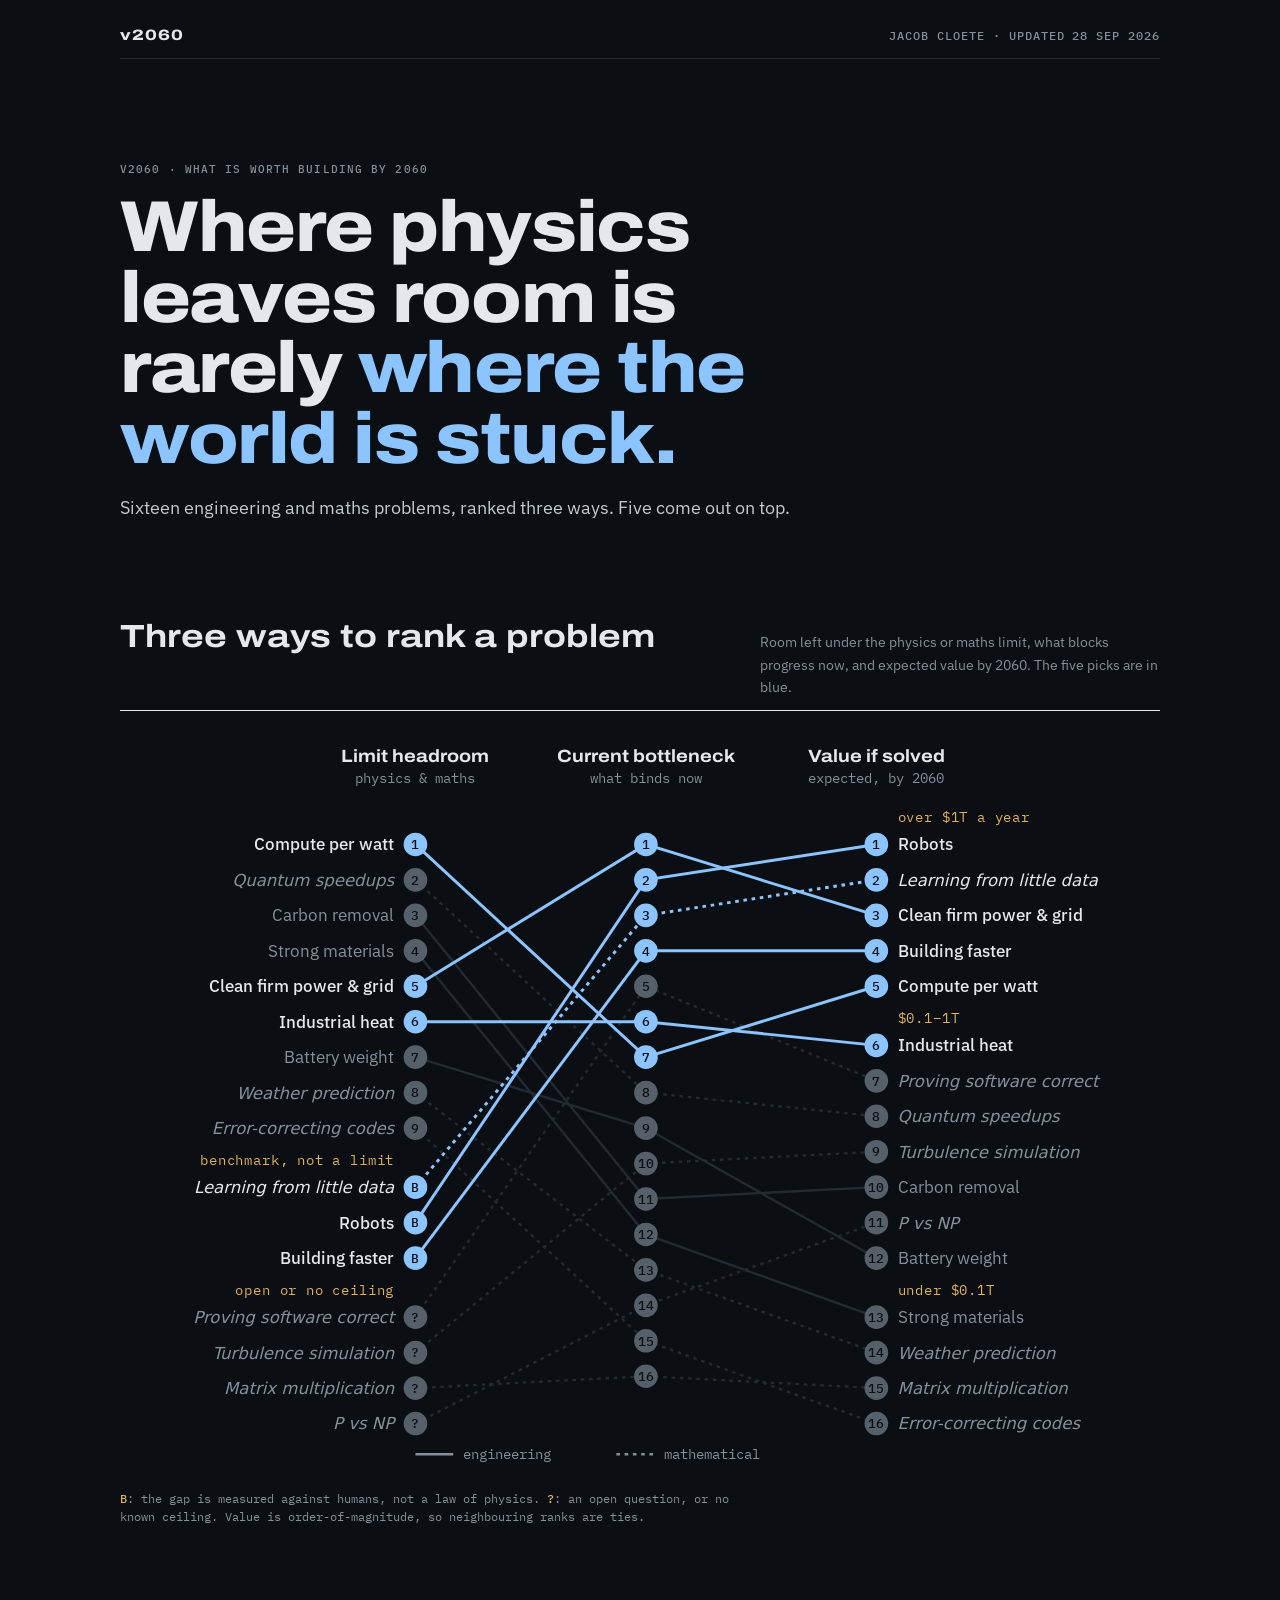
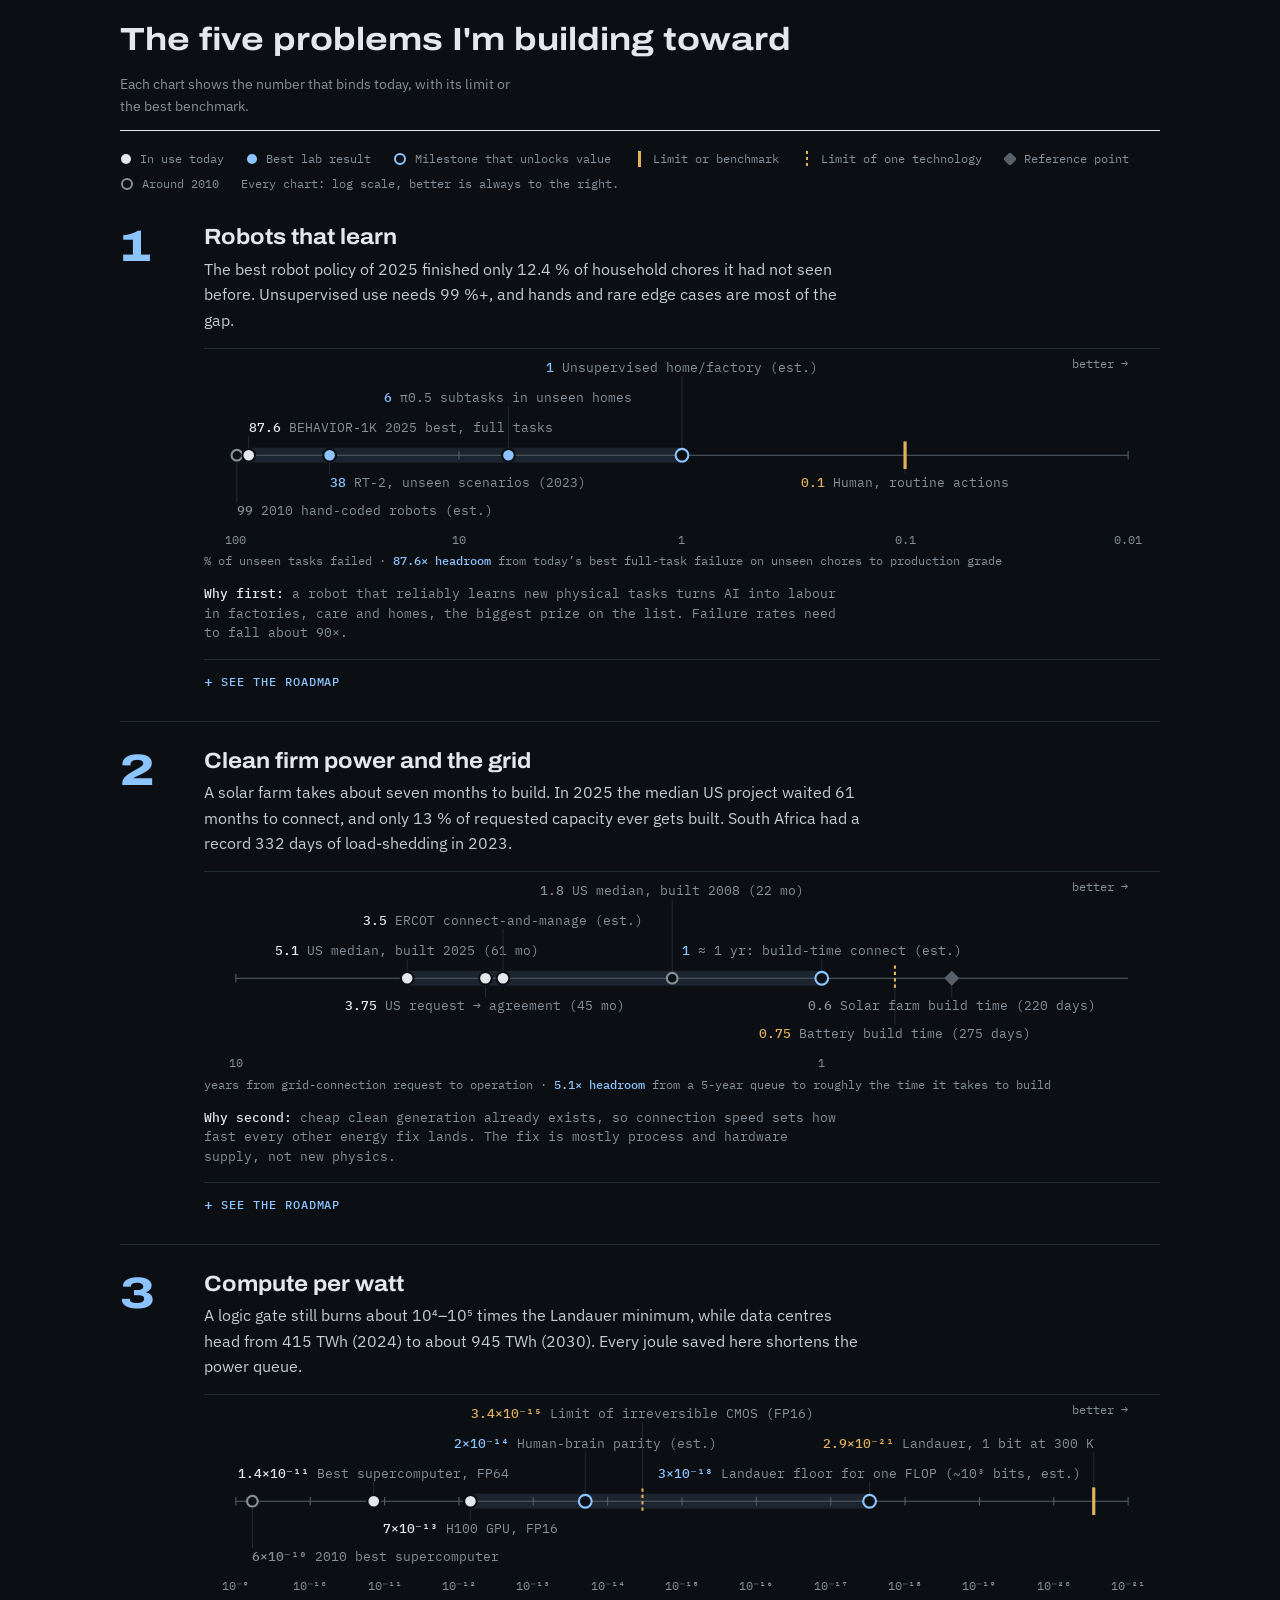
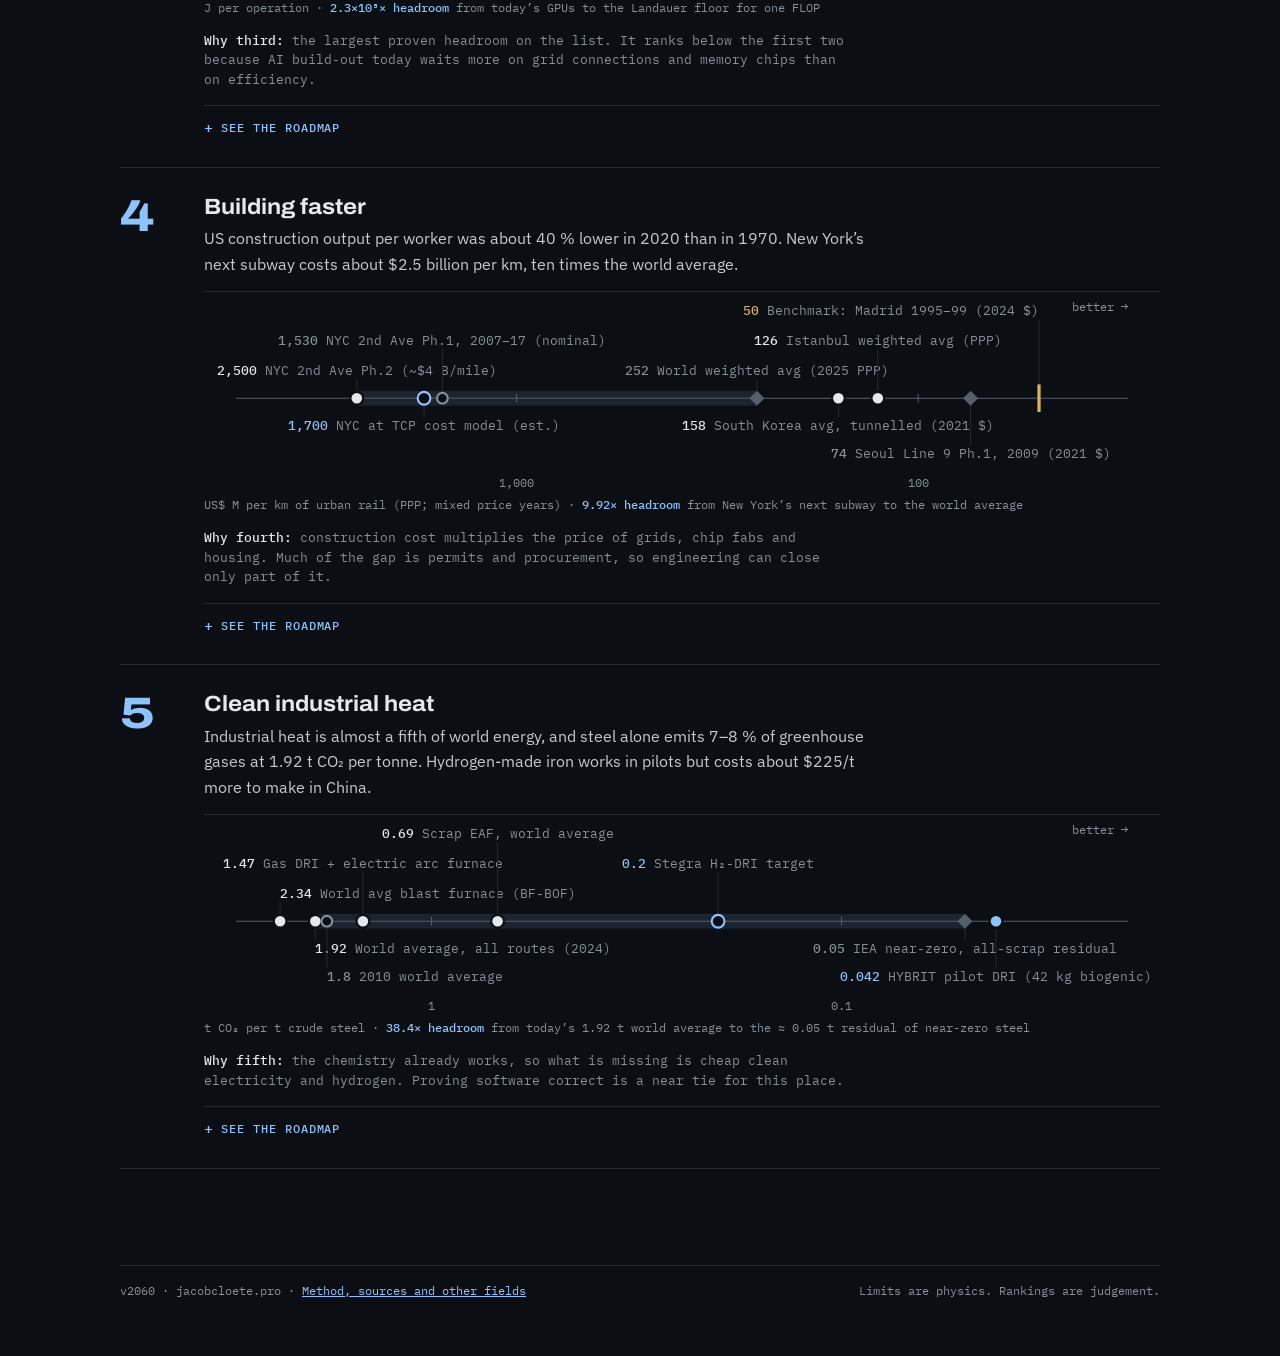
==== commit f77a89ec: "Rebuild the home page around the reviewed top five Adds a three-way ranking chart (limit headroom, c" ====
--- a/index.html
+++ b/index.html
@@ -130,6 +130,10 @@
 .rd summary::before{content:"+";display:inline-block;width:1ch;font-size:15px}
 .rd[open] summary::before{content:"−"}
 .rd .road{margin-top:4px;border-top:0}
+.pick > div{min-width:0}
+.sketch{max-width:100%;margin:14px 0 18px;overflow-x:auto;-webkit-overflow-scrolling:touch}
+.sketch svg{display:block;width:100%;min-width:540px;max-width:680px;height:auto}
+.sketch figcaption{font:400 12px/1.5 var(--mono);color:var(--muted);margin-top:6px;max-width:80ch}
 @media (max-width:720px){
   .axis,.crow{grid-template-columns:minmax(0,1fr) 70px}
   .axis .lblh{display:none}
@@ -146,6 +150,19 @@
   .facts{grid-template-columns:1fr}
   .facts div + div{padding-left:0;border-left:0;border-top:1px solid var(--rule);margin-top:8px}
 }
+.wrap > section{min-width:0}
+.rankc{overflow-x:auto;-webkit-overflow-scrolling:touch;margin:4px 0 8px}
+.rankc svg{display:block;width:100%;min-width:660px;height:auto}
+.rankc .bh{font:700 15px var(--display);font-stretch:112%;fill:var(--ink)}
+.rankc .bs{font:12px var(--mono);fill:var(--muted)}
+.rankc .gl{font:11.5px var(--mono);fill:var(--limit);letter-spacing:.06em}
+.rankc .nm{font:14px var(--body);fill:var(--muted)}
+.rankc .rn{font:500 11px var(--mono);fill:var(--bg)}
+.rankc polyline{stroke-width:2}
+.rankc .lo polyline{stroke:var(--rule)} .rankc .lo circle{fill:var(--dim)}
+.rankc .hi polyline{stroke:var(--accent);stroke-width:2.5} .rankc .hi circle{fill:var(--accent)} .rankc .hi .nm{fill:var(--ink);font-weight:500}
+.rankc .m polyline{stroke-dasharray:3 4} .rankc .m .nm{font-style:italic}
+.rankc .lg{stroke:var(--muted);stroke-width:2}
 </style>
 <style>html,body{margin:0}img{max-width:100%}[hidden]{display:none!important}</style>
 </head>
@@ -155,23 +172,24 @@
 
   <section>
     <span class="k">v2060 · what is worth building by 2060</span>
-    <h1>How far is each field from its <span>fundamental limit?</span></h1>
-    <p class="lede">Forecasts drift. Physical limits don't. A logic gate still burns <strong>about 10,000×</strong> the energy physics requires.</p>
+    <h1>Where physics leaves room is rarely <span>where the world is stuck.</span></h1>
+    <p class="lede">Sixteen engineering and maths problems, ranked three ways. Five come out on top.</p>
   </section>
 
-  <section aria-labelledby="c1">
-    <div class="sec-head"><h2 id="c1">Headroom: the gap to the physical limit</h2><p>How many times better the limit is than typical practice today (dot) and around 2010 (ring), on a log scale. The line between them is sixteen years of progress.</p></div>
-    <div class="chart" id="chart"></div>
-    <p class="chart-note">Dashed <b>amber line at 3×</b>: below it, remaining gains are incremental. Hollow blue markers show a requirement that isn't met yet, not a gap to a limit. Grey rings mark roughly 2010; where a ring sits on the dot, the field has barely moved. Hover or tap a row for the numbers.</p>
+  <section aria-labelledby="r3">
+    <div class="sec-head"><h2 id="r3">Three ways to rank a problem</h2><p>Room left under the physics or maths limit, what blocks progress now, and expected value by 2060. The five picks are in blue.</p></div>
+    <div class="rankc"><svg viewBox="0 0 880 630" role="img" aria-label="Sixteen problems ranked by limit headroom, current bottleneck and expected value. Robots, learning from little data, clean firm power, compute per watt, building faster and industrial heat are highlighted as the five picks."><text x="250" y="26" text-anchor="middle" class="bh">Limit headroom</text><text x="250" y="44" text-anchor="middle" class="bs">physics & maths</text><text x="445" y="26" text-anchor="middle" class="bh">Current bottleneck</text><text x="445" y="44" text-anchor="middle" class="bs">what binds now</text><text x="640" y="26" text-anchor="middle" class="bh">Value if solved</text><text x="640" y="44" text-anchor="middle" class="bs">expected, by 2060</text><text x="232" y="367" text-anchor="end" class="gl">benchmark, not a limit</text><text x="232" y="477" text-anchor="end" class="gl">open or no ceiling</text><text x="658" y="77" class="gl">over $1T a year</text><text x="658" y="247" class="gl">$0.1–1T</text><text x="658" y="477" class="gl">under $0.1T</text><g class="lo m"><polyline points="250,126 445,306 640,326" fill="none"/><circle cx="250" cy="126" r="10"/><text x="250" y="130" text-anchor="middle" class="rn">2</text><circle cx="445" cy="306" r="10"/><text x="445" y="310" text-anchor="middle" class="rn">8</text><circle cx="640" cy="326" r="10"/><text x="640" y="330" text-anchor="middle" class="rn">8</text><text x="232" y="131" text-anchor="end" class="nm">Quantum speedups</text><text x="658" y="331" class="nm">Quantum speedups</text></g><g class="lo"><polyline points="250,156 445,396 640,386" fill="none"/><circle cx="250" cy="156" r="10"/><text x="250" y="160" text-anchor="middle" class="rn">3</text><circle cx="445" cy="396" r="10"/><text x="445" y="400" text-anchor="middle" class="rn">11</text><circle cx="640" cy="386" r="10"/><text x="640" y="390" text-anchor="middle" class="rn">10</text><text x="232" y="161" text-anchor="end" class="nm">Carbon removal</text><text x="658" y="391" class="nm">Carbon removal</text></g><g class="lo"><polyline points="250,186 445,426 640,496" fill="none"/><circle cx="250" cy="186" r="10"/><text x="250" y="190" text-anchor="middle" class="rn">4</text><circle cx="445" cy="426" r="10"/><text x="445" y="430" text-anchor="middle" class="rn">12</text><circle cx="640" cy="496" r="10"/><text x="640" y="500" text-anchor="middle" class="rn">13</text><text x="232" y="191" text-anchor="end" class="nm">Strong materials</text><text x="658" y="501" class="nm">Strong materials</text></g><g class="lo"><polyline points="250,276 445,336 640,446" fill="none"/><circle cx="250" cy="276" r="10"/><text x="250" y="280" text-anchor="middle" class="rn">7</text><circle cx="445" cy="336" r="10"/><text x="445" y="340" text-anchor="middle" class="rn">9</text><circle cx="640" cy="446" r="10"/><text x="640" y="450" text-anchor="middle" class="rn">12</text><text x="232" y="281" text-anchor="end" class="nm">Battery weight</text><text x="658" y="451" class="nm">Battery weight</text></g><g class="lo m"><polyline points="250,306 445,456 640,526" fill="none"/><circle cx="250" cy="306" r="10"/><text x="250" y="310" text-anchor="middle" class="rn">8</text><circle cx="445" cy="456" r="10"/><text x="445" y="460" text-anchor="middle" class="rn">13</text><circle cx="640" cy="526" r="10"/><text x="640" y="530" text-anchor="middle" class="rn">14</text><text x="232" y="311" text-anchor="end" class="nm">Weather prediction</text><text x="658" y="531" class="nm">Weather prediction</text></g><g class="lo m"><polyline points="250,336 445,516 640,586" fill="none"/><circle cx="250" cy="336" r="10"/><text x="250" y="340" text-anchor="middle" class="rn">9</text><circle cx="445" cy="516" r="10"/><text x="445" y="520" text-anchor="middle" class="rn">15</text><circle cx="640" cy="586" r="10"/><text x="640" y="590" text-anchor="middle" class="rn">16</text><text x="232" y="341" text-anchor="end" class="nm">Error-correcting codes</text><text x="658" y="591" class="nm">Error-correcting codes</text></g><g class="lo m"><polyline points="250,496 445,216 640,296" fill="none"/><circle cx="250" cy="496" r="10"/><text x="250" y="500" text-anchor="middle" class="rn">?</text><circle cx="445" cy="216" r="10"/><text x="445" y="220" text-anchor="middle" class="rn">5</text><circle cx="640" cy="296" r="10"/><text x="640" y="300" text-anchor="middle" class="rn">7</text><text x="232" y="501" text-anchor="end" class="nm">Proving software correct</text><text x="658" y="301" class="nm">Proving software correct</text></g><g class="lo m"><polyline points="250,526 445,366 640,356" fill="none"/><circle cx="250" cy="526" r="10"/><text x="250" y="530" text-anchor="middle" class="rn">?</text><circle cx="445" cy="366" r="10"/><text x="445" y="370" text-anchor="middle" class="rn">10</text><circle cx="640" cy="356" r="10"/><text x="640" y="360" text-anchor="middle" class="rn">9</text><text x="232" y="531" text-anchor="end" class="nm">Turbulence simulation</text><text x="658" y="361" class="nm">Turbulence simulation</text></g><g class="lo m"><polyline points="250,556 445,546 640,556" fill="none"/><circle cx="250" cy="556" r="10"/><text x="250" y="560" text-anchor="middle" class="rn">?</text><circle cx="445" cy="546" r="10"/><text x="445" y="550" text-anchor="middle" class="rn">16</text><circle cx="640" cy="556" r="10"/><text x="640" y="560" text-anchor="middle" class="rn">15</text><text x="232" y="561" text-anchor="end" class="nm">Matrix multiplication</text><text x="658" y="561" class="nm">Matrix multiplication</text></g><g class="lo m"><polyline points="250,586 445,486 640,416" fill="none"/><circle cx="250" cy="586" r="10"/><text x="250" y="590" text-anchor="middle" class="rn">?</text><circle cx="445" cy="486" r="10"/><text x="445" y="490" text-anchor="middle" class="rn">14</text><circle cx="640" cy="416" r="10"/><text x="640" y="420" text-anchor="middle" class="rn">11</text><text x="232" y="591" text-anchor="end" class="nm">P vs NP</text><text x="658" y="421" class="nm">P vs NP</text></g><g class="hi"><polyline points="250,96 445,276 640,216" fill="none"/><circle cx="250" cy="96" r="10"/><text x="250" y="100" text-anchor="middle" class="rn">1</text><circle cx="445" cy="276" r="10"/><text x="445" y="280" text-anchor="middle" class="rn">7</text><circle cx="640" cy="216" r="10"/><text x="640" y="220" text-anchor="middle" class="rn">5</text><text x="232" y="101" text-anchor="end" class="nm">Compute per watt</text><text x="658" y="221" class="nm">Compute per watt</text></g><g class="hi"><polyline points="250,216 445,96 640,156" fill="none"/><circle cx="250" cy="216" r="10"/><text x="250" y="220" text-anchor="middle" class="rn">5</text><circle cx="445" cy="96" r="10"/><text x="445" y="100" text-anchor="middle" class="rn">1</text><circle cx="640" cy="156" r="10"/><text x="640" y="160" text-anchor="middle" class="rn">3</text><text x="232" y="221" text-anchor="end" class="nm">Clean firm power &amp; grid</text><text x="658" y="161" class="nm">Clean firm power &amp; grid</text></g><g class="hi"><polyline points="250,246 445,246 640,266" fill="none"/><circle cx="250" cy="246" r="10"/><text x="250" y="250" text-anchor="middle" class="rn">6</text><circle cx="445" cy="246" r="10"/><text x="445" y="250" text-anchor="middle" class="rn">6</text><circle cx="640" cy="266" r="10"/><text x="640" y="270" text-anchor="middle" class="rn">6</text><text x="232" y="251" text-anchor="end" class="nm">Industrial heat</text><text x="658" y="271" class="nm">Industrial heat</text></g><g class="hi m"><polyline points="250,386 445,156 640,126" fill="none"/><circle cx="250" cy="386" r="10"/><text x="250" y="390" text-anchor="middle" class="rn">B</text><circle cx="445" cy="156" r="10"/><text x="445" y="160" text-anchor="middle" class="rn">3</text><circle cx="640" cy="126" r="10"/><text x="640" y="130" text-anchor="middle" class="rn">2</text><text x="232" y="391" text-anchor="end" class="nm">Learning from little data</text><text x="658" y="131" class="nm">Learning from little data</text></g><g class="hi"><polyline points="250,416 445,126 640,96" fill="none"/><circle cx="250" cy="416" r="10"/><text x="250" y="420" text-anchor="middle" class="rn">B</text><circle cx="445" cy="126" r="10"/><text x="445" y="130" text-anchor="middle" class="rn">2</text><circle cx="640" cy="96" r="10"/><text x="640" y="100" text-anchor="middle" class="rn">1</text><text x="232" y="421" text-anchor="end" class="nm">Robots</text><text x="658" y="101" class="nm">Robots</text></g><g class="hi"><polyline points="250,446 445,186 640,186" fill="none"/><circle cx="250" cy="446" r="10"/><text x="250" y="450" text-anchor="middle" class="rn">B</text><circle cx="445" cy="186" r="10"/><text x="445" y="190" text-anchor="middle" class="rn">4</text><circle cx="640" cy="186" r="10"/><text x="640" y="190" text-anchor="middle" class="rn">4</text><text x="232" y="451" text-anchor="end" class="nm">Building faster</text><text x="658" y="191" class="nm">Building faster</text></g><line x1="250" y1="612" x2="282" y2="612" class="lg"/><text x="290" y="616" class="bs" text-anchor="start">engineering</text><line x1="420" y1="612" x2="452" y2="612" class="lg" stroke-dasharray="3 4"/><text x="460" y="616" class="bs" text-anchor="start">mathematical</text></svg></div>
+    <p class="chart-note"><b>B</b>: the gap is measured against humans, not a law of physics. <b>?</b>: an open question, or no known ceiling. Value is order-of-magnitude, so neighbouring ranks are ties.</p>
   </section>
 
+
   <section aria-labelledby="t5">
-    <div class="sec-head"><h2 id="t5">The five problems I'm building toward</h2><p>Ranked by headroom × how much the world needs it × how sure we are physics allows it.</p></div>
+    <div class="sec-head"><h2 id="t5">The five problems I'm building toward</h2><p>Each chart shows the number that binds today, with its limit or the best benchmark.</p></div>
     <div class="legend" aria-label="Chart key">
       <span><svg width="12" height="12"><circle cx="6" cy="6" r="5" fill="#E4E8EC"/></svg>In use today</span>
       <span><svg width="12" height="12"><circle cx="6" cy="6" r="5" fill="#8CC4FF"/></svg>Best lab result</span>
       <span><svg width="14" height="14"><circle cx="7" cy="7" r="5" fill="none" stroke="#8CC4FF" stroke-width="2"/></svg>Milestone that unlocks value</span>
-      <span><svg width="12" height="16"><rect x="5" y="0" width="3" height="16" fill="#E0B25C"/></svg>Physics limit</span>
+      <span><svg width="12" height="16"><rect x="5" y="0" width="3" height="16" fill="#E0B25C"/></svg>Limit or benchmark</span>
       <span><svg width="12" height="16"><line x1="6" y1="0" x2="6" y2="16" stroke="#E0B25C" stroke-width="2" stroke-dasharray="3 3"/></svg>Limit of one technology</span>
       <span><svg width="12" height="12"><rect x="1" y="1" width="10" height="10" transform="rotate(45 6 6)" fill="#56606A"/></svg>Reference point</span>
       <span><svg width="14" height="14"><circle cx="7" cy="7" r="5" fill="none" stroke="#85909A" stroke-width="2"/></svg>Around 2010</span>
@@ -179,39 +197,39 @@
     </div>
     <ol class="top5">
       <li class="pick"><div class="n">1</div><div>
-        <h3>Energy-efficient computation</h3>
-        <p class="why">A logic gate today burns about 10⁴–10⁵ times the Landauer minimum for erasing a bit. Whole systems are further off still: even the most efficient supercomputer spends about 10⁻¹¹ J per FP64 operation. Meanwhile data centres are heading from 415 TWh (2024) to about 945 TWh (2030).</p>
-        <div class="ladder" data-k="compute"></div>
-        <p class="rank"><b>Why first:</b> it has the biggest headroom of anything with fast-growing demand. Every other field on this list uses more compute to design and run it, so gains here compound.</p>
-        <details class="rd"><summary>See the roadmap to the limit</summary><figure class="road" data-r="compute"></figure></details>
+        <h3>Robots that learn</h3>
+        <p class="why">The best robot policy of 2025 finished only 12.4 % of household chores it had not seen before. Unsupervised use needs 99 %+, and hands and rare edge cases are most of the gap.</p>
+        <div class="ladder" data-k="robot"></div>
+        <p class="rank"><b>Why first:</b> a robot that reliably learns new physical tasks turns AI into labour in factories, care and homes, the biggest prize on the list. Failure rates need to fall about 90×.</p>
+        <details class="rd"><summary>See the roadmap</summary><figure class="sketch"><svg viewBox="0 0 640 254" role="img" aria-label="A chore of 20 steps succeeds only if every step does. At 90 percent per step the whole task succeeds 12 percent of the time, about today. At 99 percent it is 82 percent, and at 99.9 percent, about a person, it is 98 percent. Robots also need 50 to 100 demonstrations to learn a skill; a person needs one to five."><defs><marker id="sk-robot2" viewBox="0 0 8 8" refX="7" refY="4" markerWidth="7" markerHeight="7" orient="auto-start-reverse"><path d="M0,0 L8,4 L0,8 z" fill="#85909A"/></marker><marker id="sk-robot2A" viewBox="0 0 8 8" refX="7" refY="4" markerWidth="7" markerHeight="7" orient="auto-start-reverse"><path d="M0,0 L8,4 L0,8 z" fill="#8CC4FF"/></marker></defs><text x="20" y="28" font-family="IBM Plex Sans,system-ui,sans-serif" font-size="17" font-weight="500" fill="#E4E8EC" text-anchor="start">A 20-step chore works only if every step does</text><text x="20" y="77" font-family="IBM Plex Mono,monospace" font-size="15" font-weight="400" fill="#E4E8EC" text-anchor="start">step 90 %</text><rect x="132" y="64" width="11" height="16" rx="2" fill="none" stroke="#E0B25C" stroke-width="1.5"/><rect x="148" y="64" width="11" height="16" rx="2" fill="none" stroke="#E0B25C" stroke-width="1.5"/><rect x="164" y="64" width="11" height="16" rx="2" fill="none" stroke="#E0B25C" stroke-width="1.5"/><rect x="180" y="64" width="11" height="16" rx="2" fill="none" stroke="#E0B25C" stroke-width="1.5"/><rect x="196" y="64" width="11" height="16" rx="2" fill="none" stroke="#E0B25C" stroke-width="1.5"/><rect x="212" y="64" width="11" height="16" rx="2" fill="none" stroke="#E0B25C" stroke-width="1.5"/><rect x="228" y="64" width="11" height="16" rx="2" fill="#E0B25C" stroke="#E0B25C" stroke-width="1.5"/><rect x="244" y="64" width="11" height="16" rx="2" fill="none" stroke="#E0B25C" stroke-width="1.5"/><rect x="260" y="64" width="11" height="16" rx="2" fill="none" stroke="#E0B25C" stroke-width="1.5"/><rect x="276" y="64" width="11" height="16" rx="2" fill="none" stroke="#E0B25C" stroke-width="1.5"/><rect x="292" y="64" width="11" height="16" rx="2" fill="none" stroke="#E0B25C" stroke-width="1.5"/><rect x="308" y="64" width="11" height="16" rx="2" fill="none" stroke="#E0B25C" stroke-width="1.5"/><rect x="324" y="64" width="11" height="16" rx="2" fill="none" stroke="#E0B25C" stroke-width="1.5"/><rect x="340" y="64" width="11" height="16" rx="2" fill="none" stroke="#E0B25C" stroke-width="1.5"/><rect x="356" y="64" width="11" height="16" rx="2" fill="none" stroke="#E0B25C" stroke-width="1.5"/><rect x="372" y="64" width="11" height="16" rx="2" fill="#E0B25C" stroke="#E0B25C" stroke-width="1.5"/><rect x="388" y="64" width="11" height="16" rx="2" fill="none" stroke="#E0B25C" stroke-width="1.5"/><rect x="404" y="64" width="11" height="16" rx="2" fill="none" stroke="#E0B25C" stroke-width="1.5"/><rect x="420" y="64" width="11" height="16" rx="2" fill="none" stroke="#E0B25C" stroke-width="1.5"/><rect x="436" y="64" width="11" height="16" rx="2" fill="none" stroke="#E0B25C" stroke-width="1.5"/><line x1="458" y1="72" x2="486" y2="72" stroke="#85909A" stroke-width="2" stroke-linecap="round" marker-end="url(#sk-robot2)"/><text x="496" y="77" font-family="IBM Plex Mono,monospace" font-size="16" font-weight="500" fill="#E0B25C" text-anchor="start">12 %</text><text x="548" y="77" font-family="IBM Plex Mono,monospace" font-size="13" font-weight="400" fill="#85909A" text-anchor="start">≈ today</text><text x="20" y="123" font-family="IBM Plex Mono,monospace" font-size="15" font-weight="400" fill="#E4E8EC" text-anchor="start">step 99 %</text><rect x="132" y="110" width="11" height="16" rx="2" fill="none" stroke="#C3CAD1" stroke-width="1.5"/><rect x="148" y="110" width="11" height="16" rx="2" fill="none" stroke="#C3CAD1" stroke-width="1.5"/><rect x="164" y="110" width="11" height="16" rx="2" fill="none" stroke="#C3CAD1" stroke-width="1.5"/><rect x="180" y="110" width="11" height="16" rx="2" fill="none" stroke="#C3CAD1" stroke-width="1.5"/><rect x="196" y="110" width="11" height="16" rx="2" fill="none" stroke="#C3CAD1" stroke-width="1.5"/><rect x="212" y="110" width="11" height="16" rx="2" fill="none" stroke="#C3CAD1" stroke-width="1.5"/><rect x="228" y="110" width="11" height="16" rx="2" fill="none" stroke="#C3CAD1" stroke-width="1.5"/><rect x="244" y="110" width="11" height="16" rx="2" fill="none" stroke="#C3CAD1" stroke-width="1.5"/><rect x="260" y="110" width="11" height="16" rx="2" fill="none" stroke="#C3CAD1" stroke-width="1.5"/><rect x="276" y="110" width="11" height="16" rx="2" fill="none" stroke="#C3CAD1" stroke-width="1.5"/><rect x="292" y="110" width="11" height="16" rx="2" fill="none" stroke="#C3CAD1" stroke-width="1.5"/><rect x="308" y="110" width="11" height="16" rx="2" fill="none" stroke="#C3CAD1" stroke-width="1.5"/><rect x="324" y="110" width="11" height="16" rx="2" fill="none" stroke="#C3CAD1" stroke-width="1.5"/><rect x="340" y="110" width="11" height="16" rx="2" fill="none" stroke="#C3CAD1" stroke-width="1.5"/><rect x="356" y="110" width="11" height="16" rx="2" fill="none" stroke="#C3CAD1" stroke-width="1.5"/><rect x="372" y="110" width="11" height="16" rx="2" fill="none" stroke="#C3CAD1" stroke-width="1.5"/><rect x="388" y="110" width="11" height="16" rx="2" fill="none" stroke="#C3CAD1" stroke-width="1.5"/><rect x="404" y="110" width="11" height="16" rx="2" fill="none" stroke="#C3CAD1" stroke-width="1.5"/><rect x="420" y="110" width="11" height="16" rx="2" fill="none" stroke="#C3CAD1" stroke-width="1.5"/><rect x="436" y="110" width="11" height="16" rx="2" fill="none" stroke="#C3CAD1" stroke-width="1.5"/><line x1="458" y1="118" x2="486" y2="118" stroke="#85909A" stroke-width="2" stroke-linecap="round" marker-end="url(#sk-robot2)"/><text x="496" y="123" font-family="IBM Plex Mono,monospace" font-size="16" font-weight="500" fill="#C3CAD1" text-anchor="start">82 %</text><text x="20" y="169" font-family="IBM Plex Mono,monospace" font-size="15" font-weight="400" fill="#E4E8EC" text-anchor="start">step 99.9 %</text><rect x="132" y="156" width="11" height="16" rx="2" fill="none" stroke="#8CC4FF" stroke-width="1.5"/><rect x="148" y="156" width="11" height="16" rx="2" fill="none" stroke="#8CC4FF" stroke-width="1.5"/><rect x="164" y="156" width="11" height="16" rx="2" fill="none" stroke="#8CC4FF" stroke-width="1.5"/><rect x="180" y="156" width="11" height="16" rx="2" fill="none" stroke="#8CC4FF" stroke-width="1.5"/><rect x="196" y="156" width="11" height="16" rx="2" fill="none" stroke="#8CC4FF" stroke-width="1.5"/><rect x="212" y="156" width="11" height="16" rx="2" fill="none" stroke="#8CC4FF" stroke-width="1.5"/><rect x="228" y="156" width="11" height="16" rx="2" fill="none" stroke="#8CC4FF" stroke-width="1.5"/><rect x="244" y="156" width="11" height="16" rx="2" fill="none" stroke="#8CC4FF" stroke-width="1.5"/><rect x="260" y="156" width="11" height="16" rx="2" fill="none" stroke="#8CC4FF" stroke-width="1.5"/><rect x="276" y="156" width="11" height="16" rx="2" fill="none" stroke="#8CC4FF" stroke-width="1.5"/><rect x="292" y="156" width="11" height="16" rx="2" fill="none" stroke="#8CC4FF" stroke-width="1.5"/><rect x="308" y="156" width="11" height="16" rx="2" fill="none" stroke="#8CC4FF" stroke-width="1.5"/><rect x="324" y="156" width="11" height="16" rx="2" fill="none" stroke="#8CC4FF" stroke-width="1.5"/><rect x="340" y="156" width="11" height="16" rx="2" fill="none" stroke="#8CC4FF" stroke-width="1.5"/><rect x="356" y="156" width="11" height="16" rx="2" fill="none" stroke="#8CC4FF" stroke-width="1.5"/><rect x="372" y="156" width="11" height="16" rx="2" fill="none" stroke="#8CC4FF" stroke-width="1.5"/><rect x="388" y="156" width="11" height="16" rx="2" fill="none" stroke="#8CC4FF" stroke-width="1.5"/><rect x="404" y="156" width="11" height="16" rx="2" fill="none" stroke="#8CC4FF" stroke-width="1.5"/><rect x="420" y="156" width="11" height="16" rx="2" fill="none" stroke="#8CC4FF" stroke-width="1.5"/><rect x="436" y="156" width="11" height="16" rx="2" fill="none" stroke="#8CC4FF" stroke-width="1.5"/><line x1="458" y1="164" x2="486" y2="164" stroke="#85909A" stroke-width="2" stroke-linecap="round" marker-end="url(#sk-robot2)"/><text x="496" y="169" font-family="IBM Plex Mono,monospace" font-size="16" font-weight="500" fill="#8CC4FF" text-anchor="start">98 %</text><text x="548" y="169" font-family="IBM Plex Mono,monospace" font-size="13" font-weight="400" fill="#85909A" text-anchor="start">≈ a person</text><text x="20" y="218" font-family="IBM Plex Mono,monospace" font-size="15" font-weight="400" fill="#E4E8EC" text-anchor="start">each step needs ~10× fewer errors</text><text x="20" y="240" font-family="IBM Plex Mono,monospace" font-size="14" font-weight="400" fill="#85909A" text-anchor="start">learning a new skill: robot 50–100 demos · person 1–5</text></svg><figcaption>Small error rates compound. That is why the long tail, not the easy steps, decides whether a robot is useful.</figcaption></figure><figure class="road" data-r="robot"></figure></details>
       </div></li>
       <li class="pick"><div class="n">2</div><div>
-        <h3>Separations and industrial chemistry</h3>
-        <p class="why">Pulling one thing out of a mixture uses 10–15 % of the world's energy, mostly through distillation, which runs at 5–20 % of its second-law efficiency. Direct air capture uses about 20× its minimum. Ammonia, aluminium, cement and steel each sit about 2× above theirs, at enormous scale.</p>
-        <div class="ladder" data-k="dac"></div>
-        <p class="rank"><b>Why second:</b> it has the largest share of real energy use with a 2–20× gap, and the physics targets are exact. Water scarcity in South Africa makes it close to home too.</p>
-        <details class="rd"><summary>See the roadmap to the limit</summary><figure class="road" data-r="dac"></figure></details>
+        <h3>Clean firm power and the grid</h3>
+        <p class="why">A solar farm takes about seven months to build. In 2025 the median US project waited 61 months to connect, and only 13 % of requested capacity ever gets built. South Africa had a record 332 days of load-shedding in 2023.</p>
+        <div class="ladder" data-k="power"></div>
+        <p class="rank"><b>Why second:</b> cheap clean generation already exists, so connection speed sets how fast every other energy fix lands. The fix is mostly process and hardware supply, not new physics.</p>
+        <details class="rd"><summary>See the roadmap</summary><figure class="sketch"><svg viewBox="0 0 640 250" role="img" aria-label="A US solar farm takes about 7 months to build but waited a median 61 months to connect in 2025. About 2,060 GW sits in the queue and 13 percent of requested capacity gets built."><defs><marker id="sk-power" viewBox="0 0 8 8" refX="7" refY="4" markerWidth="7" markerHeight="7" orient="auto-start-reverse"><path d="M0,0 L8,4 L0,8 z" fill="#85909A"/></marker><marker id="sk-powerA" viewBox="0 0 8 8" refX="7" refY="4" markerWidth="7" markerHeight="7" orient="auto-start-reverse"><path d="M0,0 L8,4 L0,8 z" fill="#8CC4FF"/></marker></defs><text x="20" y="28" font-family="IBM Plex Sans,system-ui,sans-serif" font-size="17" font-weight="500" fill="#E4E8EC" text-anchor="start">Building a solar farm vs connecting it (US)</text><line x1="150" y1="150" x2="522" y2="150" stroke="#56606A" stroke-width="1" stroke-linecap="round"/><line x1="150" y1="146" x2="150" y2="154" stroke="#56606A" stroke-width="1" stroke-linecap="round"/><text x="150" y="172" font-family="IBM Plex Mono,monospace" font-size="12" font-weight="400" fill="#85909A" text-anchor="middle">0</text><line x1="212" y1="146" x2="212" y2="154" stroke="#56606A" stroke-width="1" stroke-linecap="round"/><text x="212" y="172" font-family="IBM Plex Mono,monospace" font-size="12" font-weight="400" fill="#85909A" text-anchor="middle">1</text><line x1="274" y1="146" x2="274" y2="154" stroke="#56606A" stroke-width="1" stroke-linecap="round"/><text x="274" y="172" font-family="IBM Plex Mono,monospace" font-size="12" font-weight="400" fill="#85909A" text-anchor="middle">2</text><line x1="336" y1="146" x2="336" y2="154" stroke="#56606A" stroke-width="1" stroke-linecap="round"/><text x="336" y="172" font-family="IBM Plex Mono,monospace" font-size="12" font-weight="400" fill="#85909A" text-anchor="middle">3</text><line x1="398" y1="146" x2="398" y2="154" stroke="#56606A" stroke-width="1" stroke-linecap="round"/><text x="398" y="172" font-family="IBM Plex Mono,monospace" font-size="12" font-weight="400" fill="#85909A" text-anchor="middle">4</text><line x1="460" y1="146" x2="460" y2="154" stroke="#56606A" stroke-width="1" stroke-linecap="round"/><text x="460" y="172" font-family="IBM Plex Mono,monospace" font-size="12" font-weight="400" fill="#85909A" text-anchor="middle">5</text><line x1="522" y1="146" x2="522" y2="154" stroke="#56606A" stroke-width="1" stroke-linecap="round"/><text x="522" y="172" font-family="IBM Plex Mono,monospace" font-size="12" font-weight="400" fill="#85909A" text-anchor="middle">6</text><text x="534" y="172" font-family="IBM Plex Mono,monospace" font-size="12" font-weight="400" fill="#85909A" text-anchor="start">years</text><text x="20" y="78" font-family="IBM Plex Mono,monospace" font-size="15" font-weight="400" fill="#E4E8EC" text-anchor="start">build</text><rect x="150" y="64" width="37" height="20" rx="2" fill="#8CC4FF"/><text x="197.2" y="79" font-family="IBM Plex Mono,monospace" font-size="14" font-weight="400" fill="#8CC4FF" text-anchor="start">≈ 7 months</text><text x="20" y="122" font-family="IBM Plex Mono,monospace" font-size="15" font-weight="400" fill="#E4E8EC" text-anchor="start">wait</text><rect x="150" y="108" width="316" height="20" rx="2" fill="none" stroke="#E0B25C" stroke-width="2" stroke-dasharray="5 4"/><text x="476.2" y="123" font-family="IBM Plex Mono,monospace" font-size="14" font-weight="400" fill="#E0B25C" text-anchor="start">61 months</text><line x1="470" y1="40" x2="470" y2="230" stroke="#56606A" stroke-width="1" stroke-linecap="round"/><text x="520" y="52" font-family="IBM Plex Mono,monospace" font-size="13" font-weight="400" fill="#85909A" text-anchor="start">in the queue</text><path d="M500,62 L620,62 L574,172 L546,172 Z" fill="none" stroke="#C3CAD1" stroke-width="2"/><text x="560" y="90" font-family="IBM Plex Mono,monospace" font-size="15" font-weight="500" fill="#E4E8EC" text-anchor="middle">2,060 GW</text><line x1="560" y1="176" x2="560" y2="196" stroke="#85909A" stroke-width="2" stroke-linecap="round" marker-end="url(#sk-power)"/><text x="560" y="218" font-family="IBM Plex Mono,monospace" font-size="15" font-weight="500" fill="#E0B25C" text-anchor="middle">13 % built</text><text x="20" y="214" font-family="IBM Plex Mono,monospace" font-size="15" font-weight="400" fill="#C3CAD1" text-anchor="start">the plant is ready ~4 years</text><text x="20" y="236" font-family="IBM Plex Mono,monospace" font-size="15" font-weight="400" fill="#E4E8EC" text-anchor="start">before the grid is</text></svg><figcaption>The machines are not the slow part. The paperwork, studies and transformers are.</figcaption></figure><figure class="road" data-r="power"></figure></details>
       </div></li>
       <li class="pick"><div class="n">3</div><div>
-        <h3>Energy storage chemistry</h3>
-        <p class="why">Lithium-ion is close to its own ceiling, at 1.5–2×. The headroom is in new chemistries: lithium–sulfur and lithium–air cells have 9–12× the theoretical energy of today's cells. Electric commuter aircraft need about 1,000 Wh/kg at pack level to replace most short routes, and today's packs manage about 250.</p>
-        <div class="ladder" data-k="battery"></div>
-        <p class="rank"><b>Why third:</b> the headroom is big and it unlocks aviation and cheap grid storage. It ranks below 1 and 2 because it needs a chemistry change, which has repeatedly taken longer than predicted.</p>
-        <details class="rd"><summary>See the roadmap to the limit</summary><figure class="road" data-r="battery"></figure></details>
+        <h3>Compute per watt</h3>
+        <p class="why">A logic gate still burns about 10⁴–10⁵ times the Landauer minimum, while data centres head from 415 TWh (2024) to about 945 TWh (2030). Every joule saved here shortens the power queue.</p>
+        <div class="ladder" data-k="compute"></div>
+        <p class="rank"><b>Why third:</b> the largest proven headroom on the list. It ranks below the first two because AI build-out today waits more on grid connections and memory chips than on efficiency.</p>
+        <details class="rd"><summary>See the roadmap</summary><figure class="sketch"><svg viewBox="0 0 640 240" role="img" aria-label="Today a logic switch charges a capacitor and dumps its energy as heat every time. Reversible logic swings the energy back into a resonator, so only erased bits must cost kT ln 2."><defs><marker id="sk-compute" viewBox="0 0 8 8" refX="7" refY="4" markerWidth="7" markerHeight="7" orient="auto-start-reverse"><path d="M0,0 L8,4 L0,8 z" fill="#85909A"/></marker><marker id="sk-computeA" viewBox="0 0 8 8" refX="7" refY="4" markerWidth="7" markerHeight="7" orient="auto-start-reverse"><path d="M0,0 L8,4 L0,8 z" fill="#8CC4FF"/></marker></defs><text x="20" y="30" font-family="IBM Plex Sans,system-ui,sans-serif" font-size="17" font-weight="500" fill="#E4E8EC" text-anchor="start">Today: charge, then dump</text><text x="62" y="66" font-family="IBM Plex Mono,monospace" font-size="15" font-weight="400" fill="#E4E8EC" text-anchor="start">V</text><line x1="80" y1="50" x2="80" y2="82" stroke="#C3CAD1" stroke-width="2" stroke-linecap="round"/><line x1="80" y1="82" x2="102" y2="98" stroke="#C3CAD1" stroke-width="2" stroke-linecap="round"/><line x1="80" y1="102" x2="80" y2="128" stroke="#C3CAD1" stroke-width="2" stroke-linecap="round"/><line x1="56" y1="128" x2="104" y2="128" stroke="#E4E8EC" stroke-width="3" stroke-linecap="round"/><line x1="56" y1="142" x2="104" y2="142" stroke="#E4E8EC" stroke-width="3" stroke-linecap="round"/><line x1="80" y1="142" x2="80" y2="176" stroke="#C3CAD1" stroke-width="2" stroke-linecap="round"/><line x1="62" y1="176" x2="98" y2="176" stroke="#C3CAD1" stroke-width="2" stroke-linecap="round"/><line x1="68" y1="184" x2="92" y2="184" stroke="#C3CAD1" stroke-width="2" stroke-linecap="round"/><line x1="74" y1="192" x2="86" y2="192" stroke="#C3CAD1" stroke-width="2" stroke-linecap="round"/><path d="M112,196 q-5,-7 0,-14 q5,-7 0,-14" fill="none" stroke="#E0B25C" stroke-width="2" stroke-linecap="round" stroke-linejoin="round"/><path d="M124,196 q-5,-7 0,-14 q5,-7 0,-14" fill="none" stroke="#E0B25C" stroke-width="2" stroke-linecap="round" stroke-linejoin="round"/><path d="M136,196 q-5,-7 0,-14 q5,-7 0,-14" fill="none" stroke="#E0B25C" stroke-width="2" stroke-linecap="round" stroke-linejoin="round"/><text x="170" y="112" font-family="IBM Plex Mono,monospace" font-size="15" font-weight="400" fill="#C3CAD1" text-anchor="start">every switch</text><text x="170" y="134" font-family="IBM Plex Mono,monospace" font-size="15" font-weight="400" fill="#E4E8EC" text-anchor="start">throws away ½CV²</text><text x="170" y="156" font-family="IBM Plex Mono,monospace" font-size="15" font-weight="400" fill="#C3CAD1" text-anchor="start">as heat</text><text x="170" y="190" font-family="IBM Plex Mono,monospace" font-size="15" font-weight="400" fill="#E0B25C" text-anchor="start">≈ 10,000× Landauer</text><line x1="340" y1="20" x2="340" y2="230" stroke="#56606A" stroke-width="1" stroke-linecap="round"/><text x="360" y="30" font-family="IBM Plex Sans,system-ui,sans-serif" font-size="17" font-weight="500" fill="#E4E8EC" text-anchor="start">Future: recycle the charge</text><line x1="400" y1="70" x2="400" y2="110" stroke="#C3CAD1" stroke-width="2" stroke-linecap="round"/><line x1="376" y1="110" x2="424" y2="110" stroke="#E4E8EC" stroke-width="3" stroke-linecap="round"/><line x1="376" y1="124" x2="424" y2="124" stroke="#E4E8EC" stroke-width="3" stroke-linecap="round"/><line x1="400" y1="124" x2="400" y2="166" stroke="#C3CAD1" stroke-width="2" stroke-linecap="round"/><line x1="400" y1="70" x2="540" y2="70" stroke="#C3CAD1" stroke-width="2" stroke-linecap="round"/><line x1="400" y1="166" x2="540" y2="166" stroke="#C3CAD1" stroke-width="2" stroke-linecap="round"/><path d="M540,70 V88 c16,0 16,14 0,14 c16,0 16,14 0,14 c16,0 16,14 0,14 c16,0 16,14 0,14 V166" fill="none" stroke="#C3CAD1" stroke-width="2" stroke-linecap="round" stroke-linejoin="round"/><path d="M446,98 A36,36 0 0 1 500,98" fill="none" stroke="#8CC4FF" stroke-width="2" stroke-linecap="round" stroke-linejoin="round" marker-end="url(#sk-computeA)"/><path d="M500,140 A36,36 0 0 1 446,140" fill="none" stroke="#8CC4FF" stroke-width="2" stroke-linecap="round" stroke-linejoin="round" marker-end="url(#sk-computeA)"/><text x="470" y="124" font-family="IBM Plex Mono,monospace" font-size="13" font-weight="400" fill="#8CC4FF" text-anchor="middle">energy</text><text x="360" y="200" font-family="IBM Plex Mono,monospace" font-size="15" font-weight="400" fill="#C3CAD1" text-anchor="start">energy swings back and forth</text><text x="360" y="222" font-family="IBM Plex Mono,monospace" font-size="15" font-weight="400" fill="#E4E8EC" text-anchor="start">only erased bits cost kT ln 2</text></svg><figcaption>The whole roadmap is about not throwing energy away on every switch.</figcaption></figure><figure class="road" data-r="compute"></figure></details>
       </div></li>
       <li class="pick"><div class="n">4</div><div>
-        <h3>Materials near theoretical strength</h3>
-        <p class="why">Graphene's specific strength is about 16× that of the best carbon fibre and about 1,000× that of structural steel. What's missing is length: the record strengths exist only in tiny, defect-free samples.</p>
-        <div class="ladder" data-k="strength"></div>
-        <p class="rank"><b>Why fourth:</b> the headroom is huge, from 16× to 1,000×, and lighter structures cut energy use everywhere. Launch costs, which are 3,000× above the energy floor, depend partly on it. The gap is defect control at scale, which is less certain to close by 2060.</p>
-        <details class="rd"><summary>See the roadmap to the limit</summary><figure class="road" data-r="strength"></figure></details>
+        <h3>Building faster</h3>
+        <p class="why">US construction output per worker was about 40 % lower in 2020 than in 1970. New York’s next subway costs about $2.5 billion per km, ten times the world average.</p>
+        <div class="ladder" data-k="build"></div>
+        <p class="rank"><b>Why fourth:</b> construction cost multiplies the price of grids, chip fabs and housing. Much of the gap is permits and procurement, so engineering can close only part of it.</p>
+        <details class="rd"><summary>See the roadmap</summary><figure class="sketch"><svg viewBox="0 0 640 256" role="img" aria-label="One kilometre of subway costs about 2,500 million dollars in New York, 126 million in Istanbul and about 50 million in Madrid in the late 1990s. The gap is mostly design, permits and procurement, not geology or machines."><defs><marker id="sk-build" viewBox="0 0 8 8" refX="7" refY="4" markerWidth="7" markerHeight="7" orient="auto-start-reverse"><path d="M0,0 L8,4 L0,8 z" fill="#85909A"/></marker><marker id="sk-buildA" viewBox="0 0 8 8" refX="7" refY="4" markerWidth="7" markerHeight="7" orient="auto-start-reverse"><path d="M0,0 L8,4 L0,8 z" fill="#8CC4FF"/></marker></defs><text x="20" y="28" font-family="IBM Plex Sans,system-ui,sans-serif" font-size="17" font-weight="500" fill="#E4E8EC" text-anchor="start">Cost of 1 km of subway, drawn to scale</text><text x="20" y="81" font-family="IBM Plex Mono,monospace" font-size="15" font-weight="400" fill="#E4E8EC" text-anchor="start">New York</text><rect x="150" y="66" width="360" height="22" rx="2" fill="#E0B25C"/><text x="520.0" y="82" font-family="IBM Plex Mono,monospace" font-size="15" font-weight="500" fill="#E0B25C" text-anchor="start">$2,500 M</text><text x="20" y="125" font-family="IBM Plex Mono,monospace" font-size="15" font-weight="400" fill="#E4E8EC" text-anchor="start">Istanbul</text><rect x="150" y="110" width="18" height="22" rx="2" fill="#C3CAD1"/><text x="178.144" y="126" font-family="IBM Plex Mono,monospace" font-size="15" font-weight="500" fill="#C3CAD1" text-anchor="start">$126 M</text><text x="20" y="169" font-family="IBM Plex Mono,monospace" font-size="15" font-weight="400" fill="#E4E8EC" text-anchor="start">Madrid*</text><rect x="150" y="154" width="7" height="22" rx="2" fill="#8CC4FF"/><text x="167.2" y="170" font-family="IBM Plex Mono,monospace" font-size="15" font-weight="500" fill="#8CC4FF" text-anchor="start">$50 M</text><text x="20" y="222" font-family="IBM Plex Mono,monospace" font-size="15" font-weight="400" fill="#C3CAD1" text-anchor="start">same rock, same machines: the 10–50× gap is</text><text x="20" y="244" font-family="IBM Plex Mono,monospace" font-size="15" font-weight="400" fill="#E4E8EC" text-anchor="start">mostly design, permits and procurement</text><text x="620" y="222" font-family="IBM Plex Mono,monospace" font-size="12" font-weight="400" fill="#85909A" text-anchor="end">*1995–99</text></svg><figcaption>Engineering can close part of this gap: repeat designs, factories and robots. The rest is how projects are run.</figcaption></figure><figure class="road" data-r="build"></figure></details>
       </div></li>
       <li class="pick"><div class="n">5</div><div>
-        <h3>Efficient robots for an ageing world</h3>
-        <p class="why">Legged robots use 3–14× more energy per kilogram per metre than a walking human. Electric motors already beat muscle on power, so the gap is in control, efficient force at low speed, and compliance. By the late 2070s, people over 65 will outnumber children.</p>
-        <div class="ladder" data-k="robot"></div>
-        <p class="rank"><b>Why fifth:</b> the demand is certain because of demographics, and the gap is real. The benchmark is biology rather than a hard physical limit, though, so it's the least rigorous of the five.</p>
-        <details class="rd"><summary>See the roadmap to the limit</summary><figure class="road" data-r="robot"></figure></details>
+        <h3>Clean industrial heat</h3>
+        <p class="why">Industrial heat is almost a fifth of world energy, and steel alone emits 7–8 % of greenhouse gases at 1.92 t CO₂ per tonne. Hydrogen-made iron works in pilots but costs about $225/t more to make in China.</p>
+        <div class="ladder" data-k="heat"></div>
+        <p class="rank"><b>Why fifth:</b> the chemistry already works, so what is missing is cheap clean electricity and hydrogen. Proving software correct is a near tie for this place.</p>
+        <details class="rd"><summary>See the roadmap</summary><figure class="sketch"><svg viewBox="0 0 640 252" role="img" aria-label="Making iron means pulling oxygen off iron ore. In a blast furnace, carbon monoxide from coal takes the oxygen and leaves as carbon dioxide, about 2.3 tonnes per tonne of steel. In hydrogen direct reduction, hydrogen takes it and leaves as water; the HYBRIT pilot emitted 0.04 tonnes. The minimum energy is 8.4 GJ per tonne against a world average of 21."><defs><marker id="sk-heat" viewBox="0 0 8 8" refX="7" refY="4" markerWidth="7" markerHeight="7" orient="auto-start-reverse"><path d="M0,0 L8,4 L0,8 z" fill="#85909A"/></marker><marker id="sk-heatA" viewBox="0 0 8 8" refX="7" refY="4" markerWidth="7" markerHeight="7" orient="auto-start-reverse"><path d="M0,0 L8,4 L0,8 z" fill="#8CC4FF"/></marker></defs><text x="20" y="32" font-family="IBM Plex Mono,monospace" font-size="15" font-weight="400" fill="#C3CAD1" text-anchor="start">Making iron means pulling oxygen off the ore</text><text x="20" y="70" font-family="IBM Plex Sans,system-ui,sans-serif" font-size="17" font-weight="500" fill="#E4E8EC" text-anchor="start">Blast furnace: coal takes the oxygen</text><rect x="20" y="82" width="92" height="34" rx="4" fill="#11161C" stroke="#C3CAD1" stroke-width="2"/><text x="66" y="104" font-family="IBM Plex Mono,monospace" font-size="15" font-weight="500" fill="#E4E8EC" text-anchor="middle">Fe₂O₃</text><text x="128" y="104" font-family="IBM Plex Mono,monospace" font-size="16" font-weight="400" fill="#85909A" text-anchor="start">+</text><text x="150" y="104" font-family="IBM Plex Mono,monospace" font-size="15" font-weight="400" fill="#E4E8EC" text-anchor="start">3 CO</text><line x1="212" y1="99" x2="262" y2="99" stroke="#85909A" stroke-width="2" stroke-linecap="round" marker-end="url(#sk-heat)"/><text x="272" y="104" font-family="IBM Plex Mono,monospace" font-size="15" font-weight="500" fill="#E4E8EC" text-anchor="start">2 Fe</text><text x="318" y="104" font-family="IBM Plex Mono,monospace" font-size="16" font-weight="400" fill="#85909A" text-anchor="start">+</text><text x="338" y="104" font-family="IBM Plex Mono,monospace" font-size="15" font-weight="500" fill="#E0B25C" text-anchor="start">3 CO₂</text><text x="438" y="104" font-family="IBM Plex Mono,monospace" font-size="14" font-weight="400" fill="#E0B25C" text-anchor="start">≈ 2.3 t CO₂ per t</text><line x1="20" y1="132" x2="620" y2="132" stroke="#56606A" stroke-width="1" stroke-linecap="round"/><text x="20" y="160" font-family="IBM Plex Sans,system-ui,sans-serif" font-size="17" font-weight="500" fill="#E4E8EC" text-anchor="start">Hydrogen DRI: hydrogen takes it</text><rect x="20" y="172" width="92" height="34" rx="4" fill="#11161C" stroke="#C3CAD1" stroke-width="2"/><text x="66" y="194" font-family="IBM Plex Mono,monospace" font-size="15" font-weight="500" fill="#E4E8EC" text-anchor="middle">Fe₂O₃</text><text x="128" y="194" font-family="IBM Plex Mono,monospace" font-size="16" font-weight="400" fill="#85909A" text-anchor="start">+</text><text x="150" y="194" font-family="IBM Plex Mono,monospace" font-size="15" font-weight="400" fill="#E4E8EC" text-anchor="start">3 H₂</text><line x1="212" y1="189" x2="262" y2="189" stroke="#85909A" stroke-width="2" stroke-linecap="round" marker-end="url(#sk-heat)"/><text x="272" y="194" font-family="IBM Plex Mono,monospace" font-size="15" font-weight="500" fill="#E4E8EC" text-anchor="start">2 Fe</text><text x="318" y="194" font-family="IBM Plex Mono,monospace" font-size="16" font-weight="400" fill="#85909A" text-anchor="start">+</text><text x="338" y="194" font-family="IBM Plex Mono,monospace" font-size="15" font-weight="500" fill="#8CC4FF" text-anchor="start">3 H₂O</text><text x="438" y="194" font-family="IBM Plex Mono,monospace" font-size="14" font-weight="400" fill="#8CC4FF" text-anchor="start">HYBRIT pilot 0.04 t</text><text x="20" y="238" font-family="IBM Plex Mono,monospace" font-size="15" font-weight="400" fill="#E0B25C" text-anchor="start">minimum energy 8.4 GJ/t · world average 21</text></svg><figcaption>Swap the molecule that carries the oxygen away and the carbon dioxide becomes water.</figcaption></figure><figure class="road" data-r="heat"></figure></details>
       </div></li>
     </ol>
   </section>
@@ -222,91 +240,6 @@
 <div id="tip" hidden></div>
 
 <script>
-// [label, sub, lo, hi, group, detail, requirement?]
-const rows=[
- ['Logic energy per operation','vs Landauer kT ln 2',3e4,3e5,'big','CMOS gate ≈ 0.1–1 fJ vs 2.9×10⁻²¹ J at 300 K.'],
- ['Launch to orbit','$/kg vs energy floor',3000,4200,'big','Falcon 9 ≈ $3,200–4,200/kg vs ≈ $1/kg of electricity for 33 MJ/kg.'],
- ['Qubits for useful quantum','requirement, not a limit',1000,1000,'big','< 1M physical qubits needed for RSA-2048; devices have ~10³.',true],
- ['Areal data storage','vs atomic-scale memory',250,330,'big','HAMR HDD ≈ 1.5–2 Tb/in² vs 502 Tb/in² atomic memory.'],
- ['Structural strength','specific strength vs graphene',16,1000,'big','Carbon fibre (16×) to mild steel (1,000×) vs graphene ≈ 130 GPa.'],
- ['Direct air capture','GJ per t CO₂',15,21,'big','≈ 6.6–9.5 GJ/t vs 0.44 GJ/t second-law minimum.'],
- ['Robot locomotion','cost of transport vs human',3,14,'big','Cassie 0.7, ASIMO ≈ 2, Walk-Man 2.8 vs human ≈ 0.2 (biological benchmark).'],
- ['Battery chemistry','Wh/kg, Li–S / Li–air theory',9,12,'big','EV cells 250–300 Wh/kg vs ≈ 2,600 (Li–S) to 3,500 (Li–O₂).'],
- ['Chemical separations','distillation, 2nd-law',5,10,'big','10–15 % of world energy; distillation 5–20 % second-law efficient.'],
- ['Crop photosynthesis','solar → biomass',5,6,'big','0.5–1 % season average vs 4.6 % (C3) / 6 % (C4).'],
- ['Optical fibre capacity','Tb/s per fibre',2,10,'big','≈ 51 Tb/s deployed vs ≈ 0.5–1 Pb/s nonlinear Shannon, mostly bandwidth.'],
- ['Aircraft fuel burn','L per 100 pkm',2,3.5,'mid','Fleet 3.5, best 2.2 vs ≈ 1 L/100 pkm (estimate from Breguet).'],
- ['Desalination','kWh/m³, whole plant',2,4,'mid','3–4 kWh/m³ vs 1.06 kWh/m³ at 50 % recovery.'],
- ['Solar PV','module efficiency',1.5,4,'mid','21–23 % vs 33.7 % single junction; 68.7 % multi-junction at 1 sun.'],
- ['Cement clinker','GJ/t thermal',2,3.2,'mid','3.5–3.6 GJ/t vs 1.12–1.8 GJ/t.'],
- ['Heat pumps','COP vs Carnot',2,2.5,'mid','COP 3.5–4.5 vs Carnot 8.8 at 0 °C → 35 °C.'],
- ['LED lighting','luminaire lm/W',2,2.5,'mid','130–160 lm/W vs ≈ 255–330 lm/W for white light.'],
- ['Road EVs','Wh/km at 100 km/h',2,2.5,'mid','150–200 Wh/km vs ≈ 80 Wh/km drag + rolling floor (estimate).'],
- ['Aluminium smelting','kWh/kg',2.2,2.5,'mid','13.5–15.4 kWh/kg vs 6.23 kWh/kg.'],
- ['Steel from ore','GJ/t',1.6,2.4,'mid','13.6 (ironmaking) – 21 GJ/t vs 8.6 GJ/t minimum.'],
- ['Ammonia','GJ/t incl. feedstock',2.2,2.2,'mid','41 GJ/t net world average vs 18.6 GJ/t.'],
- ['Hydrogen electrolysis','kWh/kg H₂',1.4,1.7,'near','≈ 55 kWh/kg vs 39.4 (HHV) or 32.7 (ΔG).'],
- ['Gas combined cycle','efficiency vs Carnot',1.35,1.6,'near','50–63 % vs ≈ 84 % Carnot.'],
- ['Wind turbines','Cp vs Betz',1.2,1.3,'near','Cp ≈ 0.45–0.50 vs 0.593.'],
- ['Electric motors','efficiency',1.03,1.05,'near','95–97.5 % vs 100 %.'],
-];
-const THEN={
- 'Logic energy per operation':[1e6,'≈ 1–10 fJ per gate switch (est.)'],
- 'Launch to orbit':[7500,'Proton ≈ $4,300/kg, Atlas V ≈ $13,000/kg'],
- 'Qubits for useful quantum':[1e5,'fewer than 10 programmable qubits'],
- 'Areal data storage':[900,'HDDs ≈ 0.55 Tb/in²'],
- 'Structural strength':[17.6,'T1000G carbon fibre, 6.37 GPa'],
- 'Direct air capture':[20,'≈ 8.9 GJ/t (2011 design estimates)'],
- 'Robot locomotion':[16,'ASIMO ≈ 3.2'],
- 'Battery chemistry':[20,'Nissan Leaf cells, 155 Wh/kg'],
- 'Crop photosynthesis':[5.5,'unchanged'],
- 'Optical fibre capacity':[75,'≈ 3 Tb/s per fibre (est.)'],
- 'Aircraft fuel burn':[4,'fleet ≈ 3.9–4.0 L/100 pkm (est.)'],
- 'Desalination':[2.8,'3–4 kWh/m³, unchanged'],
- 'Solar PV':[3.7,'modules ≈ 14–15 %'],
- 'Cement clinker':[2.6,'≈ 3.6 GJ/t'],
- 'Heat pumps':[2.7,'COP ≈ 3.0–3.5'],
- 'LED lighting':[4.9,'luminaires ≈ 50–70 lm/W'],
- 'Road EVs':[2.6,'Nissan Leaf ≈ 211 Wh/km'],
- 'Aluminium smelting':[2.4,'≈ 14.5–15 kWh/kg'],
- 'Steel from ore':[2.34,'20.1 GJ/t; today 21.0, slightly worse'],
- 'Hydrogen electrolysis':[1.43,'≈ 53–60 kWh/kg'],
- 'Gas combined cycle':[1.42,'best plants ≈ 59–60 %'],
- 'Wind turbines':[1.25,'Cp ≈ 0.45–0.48, unchanged'],
- 'Electric motors':[1.06,'IE2 ≈ 94–95 % (large motors)'],
-};
-(function(){
-  const el=document.getElementById('chart'),tip=document.getElementById('tip');
-  const MAX=6; const x=v=>Math.log10(v)/MAX*100;
-  const fmt=v=>v>=1e4?(()=>{const e=Math.floor(Math.log10(v)),m=Math.round(v/10**e);return (m>1?m+'×':'')+'10'+['⁰','¹','²','³','⁴','⁵','⁶'][e]})():v>=100?Math.round(v).toLocaleString('en'):String(+v.toFixed(v<10?2:0));
-  const grid=[0,1,2,3,4,5,6].map(e=>`<div class="grid" style="left:${e/MAX*100}%"></div>`).join('')+`<div class="ref" style="left:${x(3)}%"></div>`;
-  let h=`<div class="axis"><span class="lblh">Field</span><div class="scale">${['1×','10×','100×','1,000×','10⁴×','10⁵×','10⁶×'].map((t,i)=>`<span style="left:${i/MAX*100}%;${i===0?'transform:none':''}${i===MAX?';transform:translateX(-100%)':''}">${t}</span>`).join('')}</div><span class="valh" style="text-align:right">Headroom</span></div>`;
-  const titles={big:'Big headroom · more than 3×',mid:'Some headroom · 2–4×',near:'Near the ceiling · under 2×'};
-  let g='';
-  rows.forEach((r,i)=>{
-    const [lab,sub,lo,hi,grp,det,req]=r;
-    if(grp!==g){h+=`<div class="group ${grp==='near'?'near':''}">${titles[grp]}</div>`;g=grp}
-    const mid=Math.sqrt(lo*hi);
-    const val=lo===hi?fmt(lo)+'×':fmt(lo)+'–'+fmt(hi)+'×';
-    const th=THEN[lab];
-    const trail=th?`<div class="trail" style="left:${Math.min(x(th[0]),x(mid))}%;width:${Math.abs(x(th[0])-x(mid))}%"></div><div class="then" style="left:${x(th[0])}%"></div>`:'';
-    h+=`<div class="crow${req?' req':''}" tabindex="0" data-i="${i}"><div class="lbl">${lab}<small>${sub}</small></div>
-      <div class="track">${grid}${trail}<div class="bar" style="left:${x(lo)}%;width:${Math.max(0,x(hi)-x(lo))}%"></div><div class="dot" style="left:${x(mid)}%"></div></div>
-      <div class="val">${val}${th?`<small>2010: ${fmt(th[0])}×</small>`:''}</div></div>`;
-  });
-  el.innerHTML=h;
-  function show(e,row){const r=rows[+row.dataset.i];const th=THEN[r[0]];tip.innerHTML=`<b>${r[0]}</b>Today: ${r[5]}${th?`<br>Around 2010: ${th[1]}`:''}`;tip.hidden=false;
-    const b=row.getBoundingClientRect(),px=e&&e.clientX?e.clientX:b.left+b.width/2,py=e&&e.clientY?e.clientY:b.top;
-    const w=tip.offsetWidth,ht=tip.offsetHeight;tip.style.left=Math.min(innerWidth-w-8,Math.max(8,px+14))+'px';tip.style.top=Math.max(8,py-ht-12)+'px'}
-  el.querySelectorAll('.crow').forEach(row=>{
-    row.addEventListener('mousemove',e=>show(e,row));
-    row.addEventListener('mouseleave',()=>tip.hidden=true);
-    row.addEventListener('focus',()=>show(null,row));
-    row.addEventListener('blur',()=>tip.hidden=true);
-    row.addEventListener('click',e=>show(e,row));
-  });
-})();
-
 // Milestone ladders: log axis, worse → better left to right
 const L={
  compute:{unit:'J per operation',a:1e-9,b:1e-21,pts:[
@@ -318,48 +251,43 @@
   [3e-18,'mile','Landauer floor for one FLOP (~10³ bits, est.)',0],
   [2.9e-21,'limit','Landauer, 1 bit at 300 K',2]],
   gap:[7e-13,3e-18],note:'from today’s GPUs to the Landauer floor for one FLOP'},
- dac:{unit:'GJ per tonne CO₂',a:20,b:0.2,pts:[
-  [8.9,'then','2011 design estimates',3],
-  [9.5,'now','Climeworks (est.)',0],
-  [8.8,'now','Carbon Engineering baseline',1],
-  [6.6,'lab','Best published design',2],
-  [1.6,'tlim','Heat-swing sorbent floor',2],
-  [1.3,'mile','Mature electric swing, 3× limit (est.)',0],
-  [0.75,'tlim','Minimum + compression to 100 atm',3],
-  [0.44,'limit','Minimum work at 400 ppm',1]],
-  gap:[8.8,0.44],note:'between today’s plants and the thermodynamic minimum'},
- battery:{unit:'Wh per kg',a:100,b:2e4,pts:[
-  [155,'then','2010 Nissan Leaf cells',4],
-  [250,'now','EV packs',1],
-  [300,'now','EV cells',0],
-  [500,'lab','Best cells (Amprius, CATL)',2],
-  [350,'tlim','Graphite Li-ion ceiling',3],
-  [600,'tlim','Practical Li–S cell',1],
-  [1200,'tlim','Practical Li–air cell',4],
-  [1000,'mile','Commuter e-aircraft pack (ICCT)',0],
-  [2600,'limit','Li–S theory',1],
-  [3500,'limit','Li–O₂ theory',2],
-  [12000,'ref','Jet fuel, for scale',0]],
-  gap:[300,3500],note:'from today’s EV cells to lithium–air theory'},
- strength:{unit:'GPa tensile strength',a:0.1,b:300,pts:[
-  [0.4,'now','Structural steel',0],
-  [2.45,'now','Maraging steel',1],
-  [6.37,'then','2010 T1000G fibre',3],
-  [7,'now','Carbon fibre T1100G',0],
-  [12.6,'tlim','Ideal strength of iron',2],
-  [63,'lab','Carbon nanotube, tiny sample',1],
-  [130,'limit','Graphene, intrinsic',0]],
-  gap:[7,130],note:'from the best commercial fibre to graphene'},
- robot:{unit:'cost of transport (energy ÷ weight × distance)',a:30,b:0.001,pts:[
-  [15,'now','BigDog',0],
-  [2.8,'now','Walk-Man',1],
-  [3.2,'then','ASIMO, best ~2010',2],
-  [0.7,'lab','Cassie',0],
-  [0.5,'lab','MIT Cheetah',1],
-  [0.2,'mile','Human walking',2],
-  [0.05,'tlim','Mechanical work of walking',3],
-  [0.0015,'ref','Steel wheel on rail (est.)',0]],
-  gap:[2.8,0.2],note:'from a typical humanoid to a walking human'},
+ robot:{unit:'% of unseen tasks failed',a:100,b:0.01,pts:[
+  [99,'then','2010 hand-coded robots (est.)',3],
+  [87.6,'now','BEHAVIOR-1K 2025 best, full tasks',0],
+  [38,'lab','RT-2, unseen scenarios (2023)',1],
+  [6,'lab','π0.5 subtasks in unseen homes',2],
+  [1,'mile','Unsupervised home/factory (est.)',4],
+  [0.1,'limit','Human, routine actions',1,'0.1']],
+  gap:[87.6,1],note:'from today’s best full-task failure on unseen chores to production grade'},
+ power:{unit:'years from grid-connection request to operation',a:10,b:0.3,pts:[
+  [5.1,'now','US median, built 2025 (61 mo)',0],
+  [3.75,'now','US request → agreement (45 mo)',1],
+  [3.5,'now','ERCOT connect-and-manage (est.)',2],
+  [1.8,'then','US median, built 2008 (22 mo)',4],
+  [1.0,'mile','≈ 1 yr: build-time connect (est.)',0],
+  [0.75,'tlim','Battery build time (275 days)',3],
+  [0.6,'ref','Solar farm build time (220 days)',1]],
+  gap:[5.1,1.0],note:'from a 5-year queue to roughly the time it takes to build'},
+ build:{unit:'US$ M per km of urban rail (PPP; mixed price years)',a:5000,b:30,pts:[
+  [2500,'now','NYC 2nd Ave Ph.2 (~$4 B/mile)',0],
+  [1700,'mile','NYC at TCP cost model (est.)',1],
+  [1530,'then','NYC 2nd Ave Ph.1, 2007–17 (nominal)',2],
+  [252,'ref','World weighted avg (2025 PPP)',0],
+  [158,'now','South Korea avg, tunnelled (2021 $)',1],
+  [126,'now','Istanbul weighted avg (PPP)',2],
+  [74,'ref','Seoul Line 9 Ph.1, 2009 (2021 $)',3],
+  [50,'limit','Benchmark: Madrid 1995–99 (2024 $)',4]],
+  gap:[2500,252],note:'from New York’s next subway to the world average'},
+ heat:{unit:'t CO₂ per t crude steel',a:3,b:0.02,pts:[
+  [2.34,'now','World avg blast furnace (BF-BOF)',0],
+  [1.92,'now','World average, all routes (2024)',1],
+  [1.80,'then','2010 world average',3],
+  [1.47,'now','Gas DRI + electric arc furnace',2],
+  [0.69,'now','Scrap EAF, world average',4],
+  [0.2,'mile','Stegra H₂-DRI target',2],
+  [0.05,'ref','IEA near-zero, all-scrap residual',1],
+  [0.042,'lab','HYBRIT pilot DRI (42 kg biogenic)',3]],
+  gap:[1.92,0.05],note:'from today’s 1.92 t world average to the ≈ 0.05 t residual of near-zero steel'},
 };
 (function(){
   const SUP={'-':'⁻','0':'⁰','1':'¹','2':'²','3':'³','4':'⁴','5':'⁵','6':'⁶','7':'⁷','8':'⁸','9':'⁹'};
@@ -453,40 +381,40 @@
   {id:'s5b',c:3,l:2,w:'2030–2040',t:'Superconducting / spin logic',m:'AQFP ≈ 10 zJ per gate at 4 K; ≈ 4 aJ with cooling',tech:'AQFP, RSFQ, MESO spin logic',who:'Yokohama Natl Univ, SEEQC, NIST, Intel',b:'Cryogenic cooling and memory density',src:'https://www.nature.com/articles/s41598-019-46595-w'},
   {id:'s6',c:4,l:1,w:'2040+',t:'Near-Landauer reversible computing',m:'≈ 10⁻¹⁹–10⁻²⁰ J/op (est.)',tech:'Fully reversible logic; erase only the bits you must',who:'Reversible-computing groups',b:'Speed, leakage, software that avoids erasure',src:'https://spectrum.ieee.org/reversible-computing',lim:'Limit: kT ln 2 = 2.9×10⁻²¹ J per bit'}],
   e:[['s1','s2','node scaling'],['s1','s3','fix data movement'],['s2','s4','CFET → 3D'],['s3','s4','on 3D stacks'],['s4','s5a','below 10⁻¹⁸ J'],['s4','s5b','cryogenic'],['s5a','s6','main path'],['s5b','s6','']]},
- dac:{cap:'Direct air capture scales up on heat-driven sorbents first. Electric-swing and moisture-swing routes then compete to reach 2–3× the thermodynamic minimum. Desalination follows a similar path, from 3–4 kWh/m³ whole-plant today toward about 2× its 1.06 kWh/m³ minimum.',st:[
-  {id:'d1',c:0,l:1,w:'Today',t:'First thermal DAC plants',m:'5.5–9.5 GJ/t CO₂; ≈ $1,000/t',tech:'Liquid solvent with 900 °C calciner; solid amine at 80–100 °C; limestone looping',who:'Climeworks, Oxy / 1PointFive, Heirloom',b:'Heat demand and capital cost',src:'https://iea.blob.core.windows.net/assets/9766b4da-a5e3-4d76-874d-ea286e333956/DirectAirCapture_Akeytechnologyfornetzero.pdf'},
-  {id:'d2',c:1,l:1,w:'2026–2030',t:'Structured sorbents + US DAC hubs',m:'≈ 4–5 GJ/t (est., from Gen 3 claim); hubs > 2 Mt/yr',tech:'Climeworks Gen 3, Project Cypress, South Texas DAC Hub',who:'Climeworks / Svante, Oxy, Heirloom; DOE',b:'Sorbent lifetime, capex, low-carbon heat',src:'https://climeworks.com/press-release/real-world-testing-proves-gen3-efficiency-leap-with-svantes-structure'},
-  {id:'d3a',c:2,l:0,w:'2028–2035',t:'Electro-swing capture',m:'0.9–2.0 GJ/t in lab cells',tech:'Quinone electro-swing, pH-swing',who:'Verdox, MIT, ARPA-E',b:'Oxygen sensitivity, electrode life',src:'https://arpa-e.energy.gov/programs-and-initiatives/search-all-projects/electro-swing-adsorption-high-efficiency-direct-air-capture'},
-  {id:'d3b',c:2,l:2,w:'2028–2035',t:'Moisture-swing sorbents',m:'≈ 1–2 GJ/t (est.)',tech:'Anion-exchange resins, vacuum-assisted swing',who:'Lackner / ASU',b:'Needs dry air; dilute product must be compressed',src:'https://pubs.acs.org/doi/10.1021/es201180v'},
-  {id:'d4',c:3,l:1,w:'2035–2050',t:'Practical floor',m:'≈ 1–1.5 GJ/t, 2–3× the minimum (est.); goal < $100/t',tech:'Best electric or moisture swing with heat integration',who:'DOE Carbon Negative Shot',b:'Fan energy for moving air, compression',src:'https://www.energy.gov/documents/strategy-carbon-negative-shot',lim:'Limit: 0.44 GJ/t at 400 ppm'}],
-  e:[['d1','d2','scale-up'],['d2','d3a','electric swing'],['d2','d3b','humidity swing'],['d2','d4','better heat use'],['d3a','d4',''],['d3b','d4','']]},
- battery:{cap:'Lithium-ion tops out around 400–600 Wh/kg. Beyond that the roadmap swaps the anode to lithium metal, then the cathode to sulfur or air. Only lithium–air credibly reaches the 1,000 Wh/kg pack that electric commuter aircraft need.',st:[
-  {id:'s1',c:0,l:1,w:'now–2027',t:'High-silicon and condensed Li-ion',m:'450–500 Wh/kg cell',tech:'Silicon-dominant anodes, condensed cells, high-nickel cathodes',who:'Amprius, CATL, Sila, Group14',b:'Silicon swelling, cycle life, cost',src:'https://ir.amprius.com/news-events/press-releases/detail/174/amprius-introduces-sicore500-high-energy-density-cells-for-unmanned-aviation'},
-  {id:'s0',c:0,l:2,w:'2024–2027',t:'Sodium-ion (cost branch)',m:'≈ 175 Wh/kg: cheaper, not denser',tech:'CATL Naxtra, dual-chemistry packs',who:'CATL',b:'Low specific energy by nature',src:'https://www.catl.com/en/news/6720.html'},
-  {id:'s2',c:1,l:1,w:'2026–2029',t:'Lithium-metal anodes',m:'Goal 500 Wh/kg at 1,000 cycles (Battery500)',tech:'Li-metal anode, localized high-concentration electrolytes',who:'DOE Battery500 (PNNL), Stanford, UCSD',b:'Dendrites, dead lithium',src:'https://www.greencarcongress.com/2020/05/20200528-battery500.html'},
-  {id:'s3a',c:2,l:0,w:'2027–2030',t:'Solid-state lithium-metal',m:'844–900 Wh/L; ≈ 350–450 Wh/kg (est.)',tech:'Anode-free oxide separator, sulfide electrolytes',who:'QuantumScape / VW, Toyota, Samsung SDI',b:'Interface stability, stack pressure, yield',src:'https://electrek.co/2026/02/05/quantumscape-inaugurates-eagle-line-pilot-solid-state-battery-production/'},
-  {id:'s3b',c:2,l:2,w:'2027–2032',t:'Lithium–sulfur',m:'> 500 Wh/kg prototypes',tech:'Liquid Li-S (Lyten, Zeta), solid-state Li-S/Se (NASA SABERS)',who:'Lyten, Zeta / Stellantis, NASA',b:'Polysulfide shuttle, cycle life',src:'https://www.stellantis.com/en/news/press-releases/2024/december/stellantis-and-zeta-energy-announce-agreement-to-develop-lithium-sulfur-ev-batteries'},
-  {id:'s4',c:3,l:1,w:'2030–2035',t:'Solid-state Li-metal + sulfur',m:'600–800 Wh/kg cell; ≈ 500 pack (est.)',tech:'Solid electrolyte + Li-metal + S/Se cathode',who:'NASA SABERS, Battery 2030+, Toyota / SDI',b:'Needs a stable anode and no shuttle, together',src:'https://battery2030.eu/wp-content/uploads/2025/11/Deliverable-2.2_Roadmap_4th-edition_final_-2025.10.31.pdf'},
-  {id:'s5',c:4,l:1,w:'2035–2045+',t:'Lithium–air',m:'≈ 1,200 Wh/kg projected (Argonne)',tech:'Solid electrolyte, 4-electron Li₂O chemistry, air handling',who:'Argonne / IIT',b:'CO₂ and water in air, round-trip efficiency',src:'https://www.anl.gov/article/new-design-for-lithiumair-battery-could-offer-much-longer-driving-range-compared-with-the-lithiumion',lim:'Limit: ≈ 3,500 Wh/kg Li–O₂'}],
-  e:[['s1','s2','Li-metal anode'],['s2','s3a','solid electrolyte'],['s2','s3b','sulfur cathode'],['s3a','s4',''],['s3b','s4',''],['s4','s5','air cathode']]},
- strength:{cap:'Lab nanotube fibres already beat carbon fibre over centimetres. The long road is length: one defect per metre caps a fibre, so the limit is reached only by growing defect-free tubes metres long.',st:[
-  {id:'s1',c:0,l:1,w:'Today',t:'Carbon fibre and nanotube yarn',m:'T1200 ≈ 8 GPa; CNT yarn 1.2–1.4 GPa',tech:'PAN carbon fibre, Miralon and Galvorn CNT yarn',who:'Toray, Huntsman, DexMat',b:'Precursor flaws; poorly aligned tubes',src:'https://www.prnewswire.com/news-releases/toray-develops-torayca-t1200-the-ultra-high-strength-carbon-fiber-301970625.html'},
-  {id:'s2a',c:1,l:0,w:'2024–2028',t:'Lab nanotube fibres',m:'12.5 GPa over 10 mm (2026)',tech:'Acid wet spinning + stretching, densified CVD fibre',who:'ECUST, Peking Univ., SINANO, Rice',b:'Load transfer between tubes; strength drops with length',src:'https://www.nature.com/articles/s41467-026-75150-1'},
-  {id:'s2b',c:1,l:1,w:'2024–2032',t:'Graphene and BN-nanotube fibres',m:'Graphene fibre 5.2 GPa',tech:'Folded-domain graphene fibre; BNNT for high temperature',who:'Zhejiang Univ., Georgia Tech, NASA Glenn',b:'Voids and sheet-edge defects; BNNT supply',src:'https://www.nature.com/articles/s41563-025-02384-7'},
-  {id:'s2c',c:1,l:2,w:'2024–2035',t:'Nanostructured metals',m:'3.05 GPa bulk; ceiling ≈ 4–5 GPa (est.)',tech:'Nanotwinned boundaries, high-entropy alloys',who:'Hunan Univ., USTB, MPIE',b:'Strength vs ductility; plateaus near E/20',src:'https://www.nature.com/articles/s41563-026-02479-9'},
-  {id:'s3',c:2,l:1,w:'2027–2035',t:'Industrial nanotube fibre beats CFRP',m:'8–12 GPa at metre scale (est.)',tech:'Tonne-scale densified CNT fibre, designed composites',who:'NASA US-COMP, DexMat, Huntsman',b:'Fibre-to-composite efficiency, cost per kg',src:'https://www.nasa.gov/directorates/stmd/space-tech-research-grants/the-institute-for-ultra-strong-composites-by-computational-design-us-comp/'},
-  {id:'s4',c:3,l:0,w:'2035–2045',t:'Ultralong defect-free nanotubes',m:'> 80 GPa in cm bundles today; 20–40 GPa at 1 m (est.)',tech:'Gas-flow ultralong growth, bundle tightening',who:'Tsinghua Univ.',b:'Defect-free odds fall exponentially with length',src:'https://www.nature.com/articles/s41565-018-0141-z'},
-  {id:'s5',c:4,l:0,w:'2045+',t:'Near-theoretical at human scale',m:'50–100 GPa at ≥ 1 m (est.)',tech:'Defect-free macro-crystals, covalent cross-links',who:'Nobody yet',b:'Weakest link: one vacancy per metre caps it',src:'https://www.nature.com/articles/s41565-018-0141-z',lim:'Limit: ≈ 130 GPa (graphene)'}],
-  e:[['s1','s2a','CNT route'],['s1','s2b','graphene route'],['s1','s2c','metals route'],['s2a','s3','scale-up'],['s2b','s3','hybrid fibres'],['s2c','s3','joints only'],['s2a','s4','ultralong growth'],['s3','s4','processes merge'],['s4','s5','defect-free']]},
- robot:{cap:'Commercial humanoids publish runtime, not efficiency. The roadmap improves control, batteries and compliant muscles in parallel, then combines them. Human walking, at a cost of transport of about 0.2, is the benchmark.',st:[
-  {id:'s0',c:0,l:1,w:'2013–2019',t:'Research proof points',m:'Cost of transport: Cheetah 0.5, Cassie 0.7, Ranger 0.28',tech:'Quasi-direct-drive motors, passive dynamics, compliant legs',who:'MIT, Cornell, Agility / OSU',b:'Efficient only on narrow, specialised machines',src:'https://www.frontiersin.org/journals/robotics-and-ai/articles/10.3389/frobt.2018.00129/full'},
-  {id:'s1',c:1,l:0,w:'2024–2026',t:'Commercial electric humanoids',m:'2–5 h per charge; ≈ 0.6–1.0 (est.)',tech:'Rigid actuators, 0.8–2.3 kWh packs, battery swapping',who:'Figure, Boston Dynamics, Agility, 1X, Tesla, Unitree',b:'Pack size and electronics power; nobody publishes efficiency',src:'https://www.figure.ai/news/f-03-battery-development'},
-  {id:'s2a',c:2,l:0,w:'2025–2028',t:'Energy-aware learned control',m:'−31 % energy on hardware (Duke)',tech:'Energy-constrained RL, passive-dynamics rewards',who:'Duke, in-house RL teams',b:'Trade-off with robustness and speed',src:'https://arxiv.org/abs/2409.19795'},
-  {id:'s2b',c:2,l:1,w:'2025–2030',t:'Better battery packs',m:'> 4 h claimed; 6–8 h by ≈ 2028 (est.)',tech:'Semi- and solid-state cells',who:'Xpeng, LG, Samsung SDI',b:'Cost and supply of solid-state cells',src:'https://www.trendforce.com/presscenter/news/20260128-12902.html'},
-  {id:'s2c',c:2,l:2,w:'2024–2032',t:'Compliant and artificial muscles',m:'HASEL leg: 306 mW vs 25.3 W squatting',tech:'Electrohydraulic muscles, elastomer tendons, series elastics',who:'ETH Zurich / MPI-IS, Yale, SNU',b:'±10 kV tethered drives, durability',src:'https://www.nature.com/articles/s41467-024-51568-3'},
-  {id:'s3',c:3,l:1,w:'2028–2033',t:'Hybrid compliant humanoids',m:'≈ 0.3–0.4; 8+ h runtime (est.)',tech:'Motors + tuned elastic tendons, energy-optimal fleet control',who:'Likely today’s leaders + labs above',b:'Keeping versatility while exploiting passive dynamics',src:'https://www.nature.com/articles/s41467-024-51568-3'},
-  {id:'s4',c:4,l:1,w:'2033+',t:'Human-level efficiency',m:'Untethered low-voltage muscles',tech:'Artificial muscles, variable-stiffness joints',who:'Open',b:'Muscle power electronics and lifetime',src:'https://www.frontiersin.org/journals/robotics-and-ai/articles/10.3389/frobt.2018.00129/full',lim:'Benchmark: ≈ 0.2, human walking'}],
-  e:[['s0','s1','commercialised'],['s1','s2a','control'],['s1','s2b','battery'],['s0','s2c','compliant lineage'],['s2a','s3',''],['s2b','s3',''],['s2c','s3','elastic tendons'],['s3','s4','untethered muscles'],['s2c','s4','if HV drives shrink']]},
+ robot:{cap:'Learned robots already generalise step by step, but errors compound over long tasks. The path goes through much more data (real, simulated and world-model), touch-rich hands and fleet deployment that turns every failure into training data.',st:[
+  {id:'s1',c:0,l:1,w:'2023–2026',t:'Large teleop datasets',m:'Open X-Embodiment: 1M+ trajectories, 22 robots; BEHAVIOR: 10,000 demos (1,200 h)',tech:'Teleoperation rigs, pooled cross-embodiment datasets, AgiBot World',who:'Google DeepMind, Stanford, AgiBot, TRI',b:'Human teleop hours are slow and costly',src:'https://robotics-transformer-x.github.io/'},
+  {id:'s2',c:1,l:1,w:'2023–2028',t:'Vision-language-action foundation models',m:'RT-2 unseen 32 → 62 %; π0.5 94 % subtask success in new homes',tech:'RT-2, π0 / π0.5, Gemini Robotics, GR00T N1, Helix',who:'Google DeepMind, Physical Intelligence, NVIDIA, Figure',b:'Long-horizon errors compound; 50–100 demos per new task',src:'https://www.pi.website/blog/pi05'},
+  {id:'s3',c:1,l:0,w:'2025–2032',t:'Sim-to-real and world models',m:'GR00T: 780k synthetic trajectories in 11 h ≈ 6,500 h of demos; +40 %',tech:'Isaac Sim / Newton physics, generative world models, synthetic data',who:'NVIDIA, Google DeepMind, 1X',b:'Contact physics and the sim-to-real gap',src:'https://nvidianews.nvidia.com/news/nvidia-isaac-gr00t-n1-open-humanoid-robot-foundation-model-simulation-frameworks'},
+  {id:'s4',c:2,l:2,w:'2025–2033',t:'Tactile dexterous hands',m:'Digit 360 fingertip senses forces down to 1 mN',tech:'Optical tactile skins, 20+ DoF hands, visuo-tactile policies',who:'Meta FAIR, GelSight, Shadow Robot, Tesla',b:'Durable, cheap hands; little tactile training data',src:'https://www.therobotreport.com/gelsight-meta-ai-release-digit-360-tactile-sensor-for-robotic-fingers/'},
+  {id:'s5',c:3,l:1,w:'2025–2038',t:'Fleet deployment in factories and homes',m:'Figure 02 at BMW: 1,250 h, 90,000 parts; ~13,000 humanoids shipped in 2025',tech:'Humanoids and mobile manipulators, fleet data flywheel, remote-assist fallback',who:'Figure, AgiBot, Unitree, UBTECH, Agility, 1X',b:'Safety, uptime and cost per hour versus human labour',src:'https://www.press.bmwgroup.com/global/article/detail/T0455864EN/bmw-group-to-deploy-humanoid-robots-in-production-in-germany-for-the-first-time?language=en'},
+  {id:'s6',c:4,l:1,w:'2035+',t:'Human-level generalisation',m:'< 1 % failure on unseen tasks; learns a skill from 1–5 demos (est.)',tech:'Generalist embodied models, continual learning from deployment',who:'Frontier AI labs, humanoid makers',b:'Long-tail edge cases, safety verification',src:'https://robot-learning-collective.github.io/winning-behavior-1k-challenge',lim:'Limit: human routine-action error ≈ 0.1 % (SPAR-H)'}],
+  e:[['s1','s2','train VLAs'],['s1','s3','augment with sim'],['s3','s2','synthetic data'],['s2','s4','add touch'],['s2','s5','main path'],['s4','s5','dexterity'],['s5','s6','fleet data flywheel']]},
+ power:{cap:'The generators are cheap and fast to build; the wait is in studies, network upgrades and hardware. The roadmap clears the queue first, squeezes more out of existing wires, then adds multi-day storage, long HVDC and firm clean power.',st:[
+  {id:'s1',c:0,l:1,w:'2023–2028',t:'Interconnection reform: cluster studies',m:'150-day cluster studies; US queue down 10 % in 2025 to 2,061 GW',tech:'FERC Order 2023 first-ready clusters, readiness deposits, late-study penalties, connect-and-manage',who:'FERC, PJM, MISO, CAISO, SPP, ERCOT',b:'Who pays for network upgrades; speculative requests (75 % withdraw)',src:'https://www.ferc.gov/explainer-interconnection-final-rule'},
+  {id:'s2',c:1,l:0,w:'2025–2030',t:'Automated / AI interconnection studies',m:'PJM: 811 applications (220 GW) screened in < 1 h, ≈ 20× faster',tech:'Agentic AI intake (HyperQ), automated power-flow studies (SUGAR)',who:'Google / Tapestry, PJM, Pearl Street (Siemens), MISO',b:'Final power-flow studies and utility sign-off stay manual',src:'https://www.datacenterdynamics.com/en/news/google-backed-tapestry-completes-first-deployment-of-ai-platform-for-pjm-interconnection-application-process/'},
+  {id:'s3',c:1,l:1,w:'2025–2035',t:'Grid-enhancing tech + reconductoring',m:'Advanced conductors ≈ 2× capacity on existing lines by 2035; $85 bn saved',tech:'Composite-core conductors, dynamic line rating, topology optimisation, power-flow control',who:'GridLab, UC Berkeley, CTC Global, TS Conductor, utilities',b:'Utilities earn more on new capex than on efficiency',src:'https://vcresearch.berkeley.edu/news/advanced-conductors-provide-path-grid-expansion'},
+  {id:'s4',c:1,l:2,w:'2025–2032',t:'Transformer and HVDC supply',m:'Power transformers 128 weeks lead time; 30 % supply deficit (2025)',tech:'Large power / GSU transformers, HVDC converter stations, solid-state transformers',who:'Hitachi Energy, Siemens Energy, GE Vernova, Hyundai Electric',b:'Factory capacity, electrical steel, skilled labour',src:'https://www.powermag.com/transformers-in-2026-shortage-scramble-or-self-inflicted-crisis/'},
+  {id:'s5',c:2,l:1,w:'2026–2035',t:'Multi-day storage',m:'Form Energy 1.5 MW × 100 h iron-air (Cambridge, MN); ≈ 500 MW/yr factory',tech:'Iron-air, flow batteries, thermal storage, compressed air',who:'Form Energy, Great River Energy, ESS Inc, Hydrostor',b:'Cost per kWh and bankability of first-of-a-kind plants',src:'https://www.latitudemedia.com/news/forms-first-100-hour-batteries-are-hitting-the-grid/'},
+  {id:'s6',c:3,l:1,w:'2028–2040',t:'Long HVDC + firm clean generation',m:'SunZia 3.5 GW over 550 mi (18 yrs to build); Fervo 100 MW EGS first power 2026',tech:'±800–1,100 kV UHVDC, enhanced geothermal, advanced nuclear',who:'Pattern Energy, State Grid (China), Fervo, Hitachi Energy',b:'Permitting across many jurisdictions (≈ 18 years for SunZia)',src:'https://patternenergy.com/sunzia-comes-online/'},
+  {id:'s7',c:4,l:1,w:'2040+',t:'Connect as fast as you build',m:'≈ 1 year from request to operation (est.)',tech:'Pre-planned transmission zones, automated studies, standard hardware',who:'ISOs, regulators, grid operators',b:'Transmission planned ahead of demand; permitting',src:'https://www.iea.org/commentaries/battery-storage-is-scaling-up-and-taking-on-a-larger-system-role',lim:'Limit: build time ≈ 0.6 yr (solar) to 0.75 yr (battery)'}],
+  e:[['s1','s2','automate studies'],['s1','s3','use existing wires'],['s1','s4','upgrades need kit'],['s3','s5','firm up wind + solar'],['s4','s6','converters + transformers'],['s5','s6','main path'],['s2','s7','study in days'],['s6','s7','']]},
+ build:{cap:'Robots, BIM and factories cut labour hours, but New York is 8–12× a Turkish/Italian/Swedish baseline mostly because of how projects are permitted, designed and procured. The main path is institutional; technology compounds it.',st:[
+  {id:'s1',c:0,l:1,w:'2023–2028',t:'Permitting reform',m:'Median US EIS 2.2 yr in 2024 (2.8 yr 2019–24); 2-yr legal cap',tech:'FRA 2023 NEPA limits (2 yr, 150 pages), categorical exclusions, one lead agency',who:'CEQ, US Congress, FTA',b:'Litigation, state reviews, third-party utility deals',src:'https://nepa.gov/sites/default/files/documents/CEQ_EIS_Timeline_Report_2025-1-13.pdf'},
+  {id:'s2',c:1,l:1,w:'2026–2035',t:'Standard designs + in-house engineers',m:'Madrid: ~14 km/yr at ≈ $50 M/km; TCP model $3.4 B vs MTA $7.7 B for 2 km',tech:'Copy-paste stations, cut-and-cover, proven signalling, 24/7 TBMs, small owner team',who:'Metro de Madrid, Transit Costs Project, MTA',b:'Agency capacity, bespoke deep stations, staffing rules',src:'https://worksinprogress.co/issue/how-madrid-built-its-metro-cheaply/'},
+  {id:'s3',c:1,l:0,w:'2024–2032',t:'On-site construction robotics',m:'TyBot 1,000 ties/h, −34 % crew hours; Hadrian X 300 blocks/h',tech:'Rebar tying, bricklaying, layout printing (up to 10× faster), 3D-printed walls (4–6 wk/home)',who:'ACR, FBR, Dusty, ICON',b:'Unstructured sites, low volumes, union and code acceptance',src:'https://www.forconstructionpros.com/concrete/equipment-products/rebar-accessories-equipment/article/21627048/advanced-construction-robotics-autonomous-rebar-tying-robot-cuts-personnel-hours-and-work-duration-on-pennsylvania-bridge-replacement'},
+  {id:'s4',c:1,l:2,w:'2025–2030',t:'BIM / digital twins as the permit',m:'Singapore CORENET X: 20+ approval touchpoints → a few gateways; mandatory Oct 2026',tech:'Model-based code checking, IFC, digital twins',who:'BCA, URA, Autodesk, Bentley',b:'Fragmented data ownership and liability',src:'https://govinsider.asia/intl-en/article/one-stop-digital-platform-for-built-environment-industry-to-be-mandatory-from-october'},
+  {id:'s5',c:2,l:1,w:'2028–2040',t:'Prefab and modular construction',m:'Singapore PPVC: up to 40 % manpower and time saved',tech:'Volumetric modules (PPVC), DfMA, precast segments and stations',who:'BCA Singapore, Sekisui House, Laing O’Rourke',b:'Demand swings kill factories; transport; local codes',src:'https://www1.bca.gov.sg/growth-and-transformation/productivity/design-for-manufacturing-and-assembly-dfma/prefabricated-prefinished-volumetric-construction-ppvc/'},
+  {id:'s6',c:3,l:1,w:'2035–2050',t:'Industrialised construction at scale',m:'Sweden: 84 % of detached homes prefab vs ≤ 5 % in US/UK',tech:'Factory-built homes and infrastructure kits, robotic assembly, repeat programmes',who:'BoKlok, Lindbäcks, Sekisui House',b:'Steady pipelines and repeat clients, not technology',src:'https://www.globalconstructionreview.com/why-sweden-beats-world-h8an0ds-4d2own0-6p4r2e0f8ab/',lim:'Benchmark: Madrid ≈ $50 M/km (1995–99, 2024 $)'}],
+  e:[['s1','s2','faster approval'],['s2','s5','repeat designs'],['s3','s5','automate tasks'],['s4','s5','model → factory'],['s1','s4','digital permits'],['s5','s6','main path']]},
+ heat:{cap:'Scrap EAF and gas DRI cut CO₂ now, but primary iron reaches near zero only with green-hydrogen DRI or direct electrolysis of ore. Cheap clean electricity decides the pace, and electric heat batteries and new cement chemistry run as parallel lanes.',st:[
+  {id:'s1',c:0,l:1,w:'2024–2030',t:'More scrap in electric arc furnaces',m:'EAF 29.1 % of world steel; China ≈ 10 %, target 15 %',tech:'Scrap EAF, scrap sorting, copper removal',who:'Nucor, Steel Dynamics, China Baowu, CELSA',b:'Scrap supply (collection already ≈ 85 %) and copper contamination',src:'https://worldsteel.org/data/world-steel-in-figures/world-steel-in-figures-2025/'},
+  {id:'s2',c:1,l:1,w:'2026–2032',t:'H₂-ready gas DRI + EAF bridge',m:'1.47 t CO₂/t (world gas DRI-EAF avg)',tech:'Shaft-furnace DRI (MIDREX, Energiron) on natural gas, later H₂',who:'thyssenkrupp, Salzgitter, Baosteel Zhanjiang, HBIS',b:'H₂ too expensive: thyssenkrupp €3 bn DRI plant allowed to start without H₂',src:'https://eurometal.net/thyssenkrupps-duisburg-dri-plant-could-initially-operate-without-hydrogen/'},
+  {id:'s3',c:2,l:1,w:'2026–2035',t:'Green-hydrogen DRI at plant scale',m:'Stegra 2.5 Mt/yr, < 0.2 t CO₂/t; HYBRIT pilot 5,000 t DRI',tech:'690–740 MW alkaline electrolysis, H₂ shaft furnace, EAF, H₂ storage',who:'Stegra, HYBRIT (SSAB, LKAB, Vattenfall), SALCOS',b:'Green H₂ must fall below ≈ $2/kg; Stegra needed a €1.4 bn rescue round (2026)',src:'https://www.miningmetalnews.com/20260415/3396/stegra-raises-eu14bn-boden-project-faces-delays'},
+  {id:'s4',c:2,l:0,w:'2025–2035',t:'Electric heat from thermal batteries',m:'Rondo 100 MWh, > 1000 °C, 97 % round trip; Antora 5 GWh',tech:'Resistive-heated brick / carbon-block storage, cheap off-peak power',who:'Rondo, Antora, Covestro, Poet',b:'Needs very cheap off-peak power; kilns and furnaces above 1000 °C are harder',src:'https://www.rondo.com/news-press/rondo-powers-up-worlds-largest-industrial-heat-battery'},
+  {id:'s5',c:3,l:2,w:'2026–2040',t:'Direct electrolysis of iron ore',m:'Electra 500 t/yr, 99 % pure iron (2026); Boston Metal tonnage cell',tech:'Molten oxide electrolysis (≈ 1600 °C, inert anode); low-temperature electrowinning',who:'Boston Metal, Electra, Nucor, Tata Steel',b:'Anode lifetime, cell scale-up, electricity cost',src:'https://www.globenewswire.com/news-release/2025/10/21/3170489/0/en/electra-unveils-demonstration-facility-along-with-advanced-purchase-commitments-for-clean-iron-and-environmental-attributes.html'},
+  {id:'s6',c:3,l:0,w:'2025–2040',t:'Cement without kiln CO₂ (parallel lane)',m:'Brimstone passes ASTM C150; Sublime plant paused (Dec 2025)',tech:'Electrochemical cement (Sublime), calcium-silicate rock route (Brimstone)',who:'Sublime Systems, Brimstone, Holcim, Heidelberg Materials',b:'Capital: Sublime lost an $87 M US DOE award (2025)',src:'https://thereminder.com/local-news/hampden-county/holyoke/sublime-systems-announces-holyoke-project-pause/'},
+  {id:'s7',c:4,l:1,w:'2035–2060',t:'Near-zero primary steel at scale',m:'≤ 0.40 t CO₂e/t with no scrap, 0.05 t with all scrap (IEA)',tech:'H₂-DRI or electrolysis + EAF on clean power; CCS for residuals',who:'SSAB, Stegra, Baowu, ArcelorMittal, Nucor',b:'≈ 3.5 MWh of clean electricity per tonne; half of steel still made from ore in 2050',src:'https://www.iea.org/reports/definitions-for-near-zero-and-low-emissions-steel-and-cement-and-underlying-emissions-measurement-methodologies/executive-summary',lim:'Limit: ≈ 8.4 GJ/t to reduce ore (vs ≈ 21 GJ/t today); ≈ 0.05 t CO₂ residual'}],
+  e:[['s1','s2','ore-based steel still needed'],['s2','s3','swap gas for H₂'],['s4','s3','electric heat'],['s2','s5','skip H₂'],['s3','s7','main path'],['s5','s7',''],['s4','s6','kiln heat'],['s6','s7','']]},
 };
 // Who drives each stage (organisation types) and where (countries / regions)
 const W={
@@ -498,36 +426,36 @@
   s5a:{d:['startup','government lab','university'],w:['UK','US'],x:['Vaire Computing (startup, UK / US)','Sandia (government lab, US)','Univ. of Tennessee (university, US)']},
   s5b:{d:['university','government lab','startup'],w:['Japan','US','Taiwan'],x:['Yokohama National Univ. (university, Japan)','SEEQC (startup, US)','ITRI (government lab, Taiwan)','Tohoku University (university, Japan)']},
   s6:{e:1,d:['university','government lab'],w:['US','UK','Japan'],x:['Sandia (government lab, US)','Vaire Computing (startup, UK / US)','Yokohama National Univ. (university, Japan)']}}},
- dac:{sum:'US suppliers account for 81 % of direct-air-capture tonnes sold and Europe for 18 %. Desalination and membrane research is led by China, then the US, South Korea and Saudi Arabia.',src:'https://www.cdr.fyi/blog/direct-air-capture-market-snapshot-2025',st:{
-  d1:{d:['startup','industry'],w:['Switzerland','US','Iceland','Canada'],x:['Climeworks (startup, Switzerland)','1PointFive / Occidental (industry, US)','Heirloom (startup, US)','Carbon Engineering (Oxy, Canada)','Octavia Carbon (startup, Kenya)']},
-  d2:{d:['startup','industry','government lab'],w:['US','Switzerland','Canada','Japan'],x:['Climeworks + Svante (startups, Switzerland / Canada)','Kawasaki Heavy Industries (industry, Japan)','Shanghai Jiao Tong Univ. (university, China)','DOE DAC hubs (government, US)']},
-  d3a:{d:['startup','university','government lab'],w:['US','UK','Israel'],x:['Verdox (startup, US)','MIT Hatton lab (university, US)','Mission Zero (startup, UK)','RepAir (startup, Israel)','ARPA-E (government, US)']},
-  d3b:{d:['university','startup'],w:['US'],x:['ASU Center for Negative Carbon Emissions (university, US)','Avnos (startup, US)']},
-  d4:{e:1,d:['government lab','university'],w:['US','Japan','EU'],x:['DOE Carbon Negative Shot (government, US)','NEDO Moonshot Goal 4 (government, Japan)']}}},
- battery:{sum:'China makes over 80 % of the world’s lithium-ion cells; the EU and US about 6–7 % each. Next-generation chemistry R&D is led from Japan, South Korea and the US.',src:'https://www.iea.org/reports/global-ev-outlook-2026/electric-vehicle-batteries',st:{
-  s1:{d:['startup','industry'],w:['US','China','South Korea'],x:['Amprius (startup, US)','Sila (startup, US)','Group14 (startup, US)','CATL (industry, China)','Nexeon (startup, UK)']},
-  s0:{d:['industry','startup'],w:['China','EU','US'],x:['CATL (industry, China)','BYD (industry, China)','HiNa (startup, China)','Tiamat (startup, France)','Peak Energy (startup, US)']},
-  s2:{d:['government lab','startup','university'],w:['US','China','South Korea'],x:['Battery500 / PNNL (government lab, US)','SES AI (startup, US)','WeLion (startup, China)','Stanford, UCSD (university, US)']},
-  s3a:{d:['industry','startup'],w:['Japan','China','South Korea','US'],x:['Toyota + Idemitsu (industry, Japan)','Samsung SDI (industry, South Korea)','CATL (industry, China)','QuantumScape (startup, US)','Solid Power (startup, US)']},
-  s3b:{d:['startup','university'],w:['US','EU','Australia'],x:['Lyten (startup, US)','Zeta Energy (startup, US)','Theion (startup, Germany)','Li-S Energy (startup, Australia)','Gelion (startup, UK)']},
-  s4:{e:1,d:['government lab','university','startup'],w:['US','China','EU'],x:['NASA SABERS (government lab, US)','Battery 2030+ (EU programme)','Chinese Academy of Sciences (government lab, China)','Theion (startup, Germany)']},
-  s5:{e:1,d:['government lab','university'],w:['US','Japan','China'],x:['Argonne + IIT (government lab / university, US)','NIMS + SoftBank (government lab / industry, Japan)','Nanjing University (university, China)']}}},
- strength:{sum:'China leads: 52 % of world carbon-fibre capacity (2025) and most record nanotube and graphene fibre papers. The US leads in NASA-funded composites and nanotube-yarn startups.',src:'https://faxiangongchang.com/en/reports/china-carbon-fiber-2026',st:{
-  s1:{d:['industry','startup'],w:['China','Japan','US'],x:['Jilin Chemical Fiber (industry, China)','Toray (industry, Japan)','Huntsman Miralon (industry, US)','DexMat (startup, US)','Tortech (startup, Israel)']},
-  s2a:{d:['university','government lab'],w:['China','US','UK'],x:['ECUST (university, China)','Peking Univ. (university, China)','SINANO, CAS (government lab, China)','Rice University (university, US)','Northumbria Univ. (university, UK)']},
-  s2b:{d:['university','government lab'],w:['China','US','Canada'],x:['Zhejiang Univ. (university, China)','Georgia Tech (university, US)','NASA Langley / Glenn (government lab, US)','BNNT Materials (startup, US)','Tekna (industry, Canada)']},
-  s2c:{d:['university','government lab'],w:['China','Germany','Japan'],x:['IMR Shenyang, CAS (government lab, China)','USTB (university, China)','Max Planck MPIE (government lab, Germany)','NIMS (government lab, Japan)']},
-  s3:{d:['government lab','industry','startup'],w:['US','China'],x:['NASA US-COMP (government lab, US)','Huntsman (industry, US)','DexMat (startup, US)','SINANO, CAS (government lab, China)']},
-  s4:{d:['university'],w:['China'],x:['Tsinghua Univ. (university, China): one main group']},
-  s5:{d:[],w:[],x:[]}}},
- robot:{sum:'Commercial humanoids are concentrated in China, with most 2025 shipments (AgiBot, Unitree), and the US. China held 61 % of humanoid patent filings in early 2026; the muscle research is mostly in Europe and the US.',src:'https://english.news.cn/20260109/72047a00f7894044b0fa2c35d11176ed/c.html',st:{
-  s0:{d:['university','startup'],w:['US','Switzerland','Italy'],x:['MIT Biomimetic Robotics Lab (university, US)','Oregon State / Cassie (university, US)','Agility Robotics (startup, US)','ETH Zurich / ANYbotics (university, Switzerland)','IIT HyQ (government lab, Italy)']},
-  s1:{d:['startup','industry'],w:['China','US','South Korea'],x:['AgiBot (startup, China)','Unitree (startup, China)','UBTECH (industry, China)','Figure AI (startup, US)','Tesla (industry, US)','Boston Dynamics / Hyundai (industry, US / South Korea)']},
-  s2a:{d:['university','industry'],w:['China','US','Switzerland'],x:['BIGAI + Tsinghua / PKU (government lab, China)','Duke General Robotics Lab (university, US)','ETH Zurich (university, Switzerland)']},
-  s2b:{d:['industry'],w:['South Korea','China','Japan'],x:['LG Energy Solution (industry, South Korea)','Samsung SDI (industry, South Korea)','SK On (industry, South Korea)','Xpeng (industry, China)']},
-  s2c:{d:['university','startup','government lab'],w:['Switzerland','Germany','US','South Korea'],x:['ETH Zurich + MPI-IS (university / government lab, Switzerland / Germany)','Artimus Robotics (startup, US)','Clone Robotics (startup, Poland / US)','MIT Media Lab (university, US)','Seoul National Univ. (university, South Korea)']},
-  s3:{e:1,d:['startup','industry'],w:['US','China','EU'],x:['Agility Robotics (startup, US)','Clone Robotics (startup, Poland / US)','Boston Dynamics (industry, US)','Unitree (startup, China)']},
-  s4:{e:1,d:['university','government lab'],w:['Germany','Switzerland','US','South Korea'],x:['MPI-IS / ETH Zurich (Germany / Switzerland)','MIT Media Lab (university, US)','Seoul National Univ. (university, South Korea)']}}},
+ robot:{sum:'China builds most of the hardware: Chinese firms shipped most of the ~13,000 humanoids sold in 2025, led by AgiBot with 5,168 (Omdia). The leading robot foundation models come mostly from US labs and startups.',src:'https://technode.com/2026/01/09/chinas-agibot-leads-global-humanoid-robot-shipments-in-2025-omdia-says/',st:{
+  s1:{d:['industry','university','startup'],w:['US','China'],x:['Google DeepMind (industry, US / UK)','Stanford University (university, US)','AgiBot (startup, China)','Toyota Research Institute (research institute, US)','UC Berkeley (university, US)']},
+  s2:{d:['startup','industry'],w:['US','UK','China'],x:['Physical Intelligence (startup, US)','Google DeepMind (industry, US / UK)','NVIDIA (industry, US)','Figure AI (startup, US)','AgiBot (startup, China)']},
+  s3:{d:['industry','startup','research institute'],w:['US','China','Norway'],x:['NVIDIA (industry, US)','Google DeepMind (industry, US / UK)','1X (startup, Norway / US)','Shanghai AI Lab (research institute, China)']},
+  s4:{d:['industry','startup','university'],w:['US','UK','China'],x:['Meta FAIR (industry, US)','GelSight (startup, US)','Shadow Robot (industry, UK)','Tesla (industry, US)']},
+  s5:{d:['startup','industry'],w:['China','US','Germany'],x:['AgiBot (startup, China)','Unitree (startup, China)','UBTECH (industry, China)','Figure AI (startup, US)','Agility Robotics (startup, US)','BMW (industry, Germany)']},
+  s6:{e:1,d:['industry','startup','university'],w:['US','China'],x:['Google DeepMind (industry, US / UK)','Physical Intelligence (startup, US)','NVIDIA (industry, US)','AgiBot (startup, China)']}}},
+ power:{sum:'Queue reform is a US regulatory story (FERC and the ISOs), with 2,061 GW waiting at the end of 2025; HVDC and transformer supply are led by China, Hitachi Energy, Siemens Energy and GE Vernova. South Africa is adopting a connect-and-manage style rule, capped curtailment, to free grid in the Cape.',src:'https://emp.lbl.gov/news/backlog-power-plants-seeking-transmission-grid-connection-eased-somewhat-2025-amidst',st:{
+  s1:{d:['policy','industry'],w:['US','South Africa','UK'],x:['FERC (policy, US)','PJM (industry, US)','ERCOT (industry, US)','NERSA (policy, South Africa)','Eskom / NTCSA (industry, South Africa)','NESO (industry, UK)']},
+  s2:{d:['industry','startup'],w:['US'],x:['Google / Tapestry (industry, US)','PJM (industry, US)','Pearl Street Technologies / Siemens (startup, US)','MISO (industry, US)']},
+  s3:{d:['research institute','university','industry'],w:['US','Belgium'],x:['GridLab (research institute, US)','UC Berkeley (university, US)','CTC Global (industry, US)','TS Conductor (startup, US)','Elia (industry, Belgium)']},
+  s4:{d:['industry'],w:['Switzerland','Germany','US','South Korea','China'],x:['Hitachi Energy (industry, Switzerland)','Siemens Energy (industry, Germany)','GE Vernova (industry, US)','Hyundai Electric (industry, South Korea)','XD / TBEA (industry, China)']},
+  s5:{d:['startup','industry'],w:['US','Canada'],x:['Form Energy (startup, US)','Great River Energy (industry, US)','ESS Inc (startup, US)','Hydrostor (startup, Canada)']},
+  s6:{d:['industry','startup'],w:['China','US'],x:['State Grid (industry, China)','Pattern Energy (industry, US)','Fervo Energy (startup, US)','Hitachi Energy (industry, Switzerland)']},
+  s7:{e:1,d:['policy','industry'],w:['US','China','EU','South Africa'],x:['FERC (policy, US)','ISOs / RTOs (industry, US)','ENTSO-E (industry, EU)','NTCSA (industry, South Africa)']}}},
+ build:{sum:'The cheapest builders are Spain, Italy, Turkey and South Korea, run by public owners with in-house engineers; the US is the 6th most expensive country and New York is 8–12× the baseline. Robotics start-ups are mostly US and Australian; Singapore, Sweden and Japan lead industrialised building.',src:'https://transitcosts.com/wp-content/uploads/TCP_Executive_Summary.pdf',st:{
+  s1:{d:['policy'],w:['US'],x:['Council on Environmental Quality (policy, US)','US Congress (policy, US)','Federal Transit Administration (policy, US)']},
+  s2:{d:['policy','university','industry'],w:['Spain','Italy','Turkey','South Korea','US'],x:['Metro de Madrid (policy, Spain)','Transit Costs Project, NYU Marron (university, US)','Istanbul Metropolitan Municipality (policy, Turkey)','Webuild (industry, Italy)','MTA Construction & Development (policy, US)']},
+  s3:{d:['startup','industry'],w:['US','Australia'],x:['Advanced Construction Robotics (startup, US)','FBR (industry, Australia)','Dusty Robotics (startup, US)','ICON (startup, US)']},
+  s4:{d:['policy','industry'],w:['Singapore','UK','US'],x:['BCA / URA, CORENET X (policy, Singapore)','Autodesk (industry, US)','Bentley Systems (industry, US)']},
+  s5:{d:['policy','industry'],w:['Singapore','Japan','UK','China'],x:['Building and Construction Authority (policy, Singapore)','Sekisui House (industry, Japan)','Laing O’Rourke (industry, UK)','Broad Group (industry, China)']},
+  s6:{e:1,d:['industry'],w:['Sweden','Japan'],x:['BoKlok (industry, Sweden)','Lindbäcks (industry, Sweden)','Sekisui House (industry, Japan)','Daiwa House (industry, Japan)']}}},
+ heat:{sum:'China makes 53 % of the world’s steel (1,005 of 1,885 Mt in 2024) and leads by volume, while Sweden (Stegra, HYBRIT) and Germany lead hydrogen DRI and US startups lead ore electrolysis and heat batteries. Cost pressure is already closing mills: ArcelorMittal South Africa shut its long-steel plants in 2025.',src:'https://worldsteel.org/data/world-steel-in-figures/world-steel-in-figures-2025/',st:{
+  s1:{d:['industry','policy'],w:['US','China','EU','Turkey'],x:['Nucor (industry, US)','Steel Dynamics (industry, US)','China Baowu (industry, China)','NDRC / MIIT EAF target (policy, China)']},
+  s2:{d:['industry','government lab','policy'],w:['Germany','China','South Africa'],x:['thyssenkrupp Steel (industry, Germany)','Salzgitter SALCOS (industry, Germany)','Baosteel Zhanjiang (industry, China)','HBIS (industry, China)','ArcelorMittal South Africa (industry, South Africa)']},
+  s3:{d:['startup','industry','policy'],w:['Sweden','Germany','China'],x:['Stegra (startup, Sweden)','HYBRIT: SSAB, LKAB, Vattenfall (industry, Sweden)','Salzgitter (industry, Germany)','EU Innovation Fund (policy, EU)']},
+  s4:{d:['startup','industry'],w:['US','Germany'],x:['Rondo Energy (startup, US)','Antora Energy (startup, US)','Covestro Brunsbüttel (industry, Germany)','Poet (industry, US)']},
+  s5:{d:['startup','university','industry'],w:['US','Brazil'],x:['Boston Metal (startup, US)','Electra (startup, US)','MIT (university, US)','Nucor (industry, US)','Tata Steel (industry, India)']},
+  s6:{d:['startup','industry','policy'],w:['US','Switzerland','Germany'],x:['Sublime Systems (startup, US)','Brimstone (startup, US)','Holcim (industry, Switzerland)','Heidelberg Materials (industry, Germany)']},
+  s7:{e:1,d:['industry','policy'],w:['China','Sweden','Germany','US','India'],x:['SSAB (industry, Sweden)','China Baowu (industry, China)','ArcelorMittal (industry, Luxembourg)','IEA (research institute, France)']}}},
 };
 (function(){
   const C={ink:'#E4E8EC',soft:'#C3CAD1',acc:'#8CC4FF',lim:'#E0B25C',mut:'#85909A',dim:'#56606A',rule:'#222A32',raise:'#11161C',bg:'#0B0E12'};
@@ -535,7 +463,7 @@
   const wrap=(t,n)=>{const out=[];let line='';t.split(' ').forEach(wd=>{if((line+' '+wd).trim().length>n&&line){out.push(line);line=wd}else line=(line+' '+wd).trim()});if(line)out.push(line);return out};
   const host=u=>u.replace(/^https?:\/\/(www\.)?/,'').split('/')[0];
   const tip=document.getElementById('tip');
-  const TY={startup:'Startups',university:'Universities',industry:'Industry','government lab':'Gov labs','research institute':'Institutes'};
+  const TY={startup:'Startups',university:'Universities',industry:'Industry','government lab':'Gov labs','research institute':'Institutes',policy:'Policy'};
   const who=(k,s)=>{const x=W[k]&&W[k].st[s.id];if(!x)return '';if(!x.d.length)return 'No one yet';return (x.e?'Likely: ':'')+x.d.map(t=>TY[t]||t).join(' + ')+' · '+x.w.map(c=>c.replace('South Korea','S. Korea')).join(', ')};
   const exs=(k,s)=>{const x=W[k]&&W[k].st[s.id];return x&&x.x.length?x.x.join('; '):s.who};
   const MONO='IBM Plex Mono,monospace',SANS='IBM Plex Sans,system-ui,sans-serif';
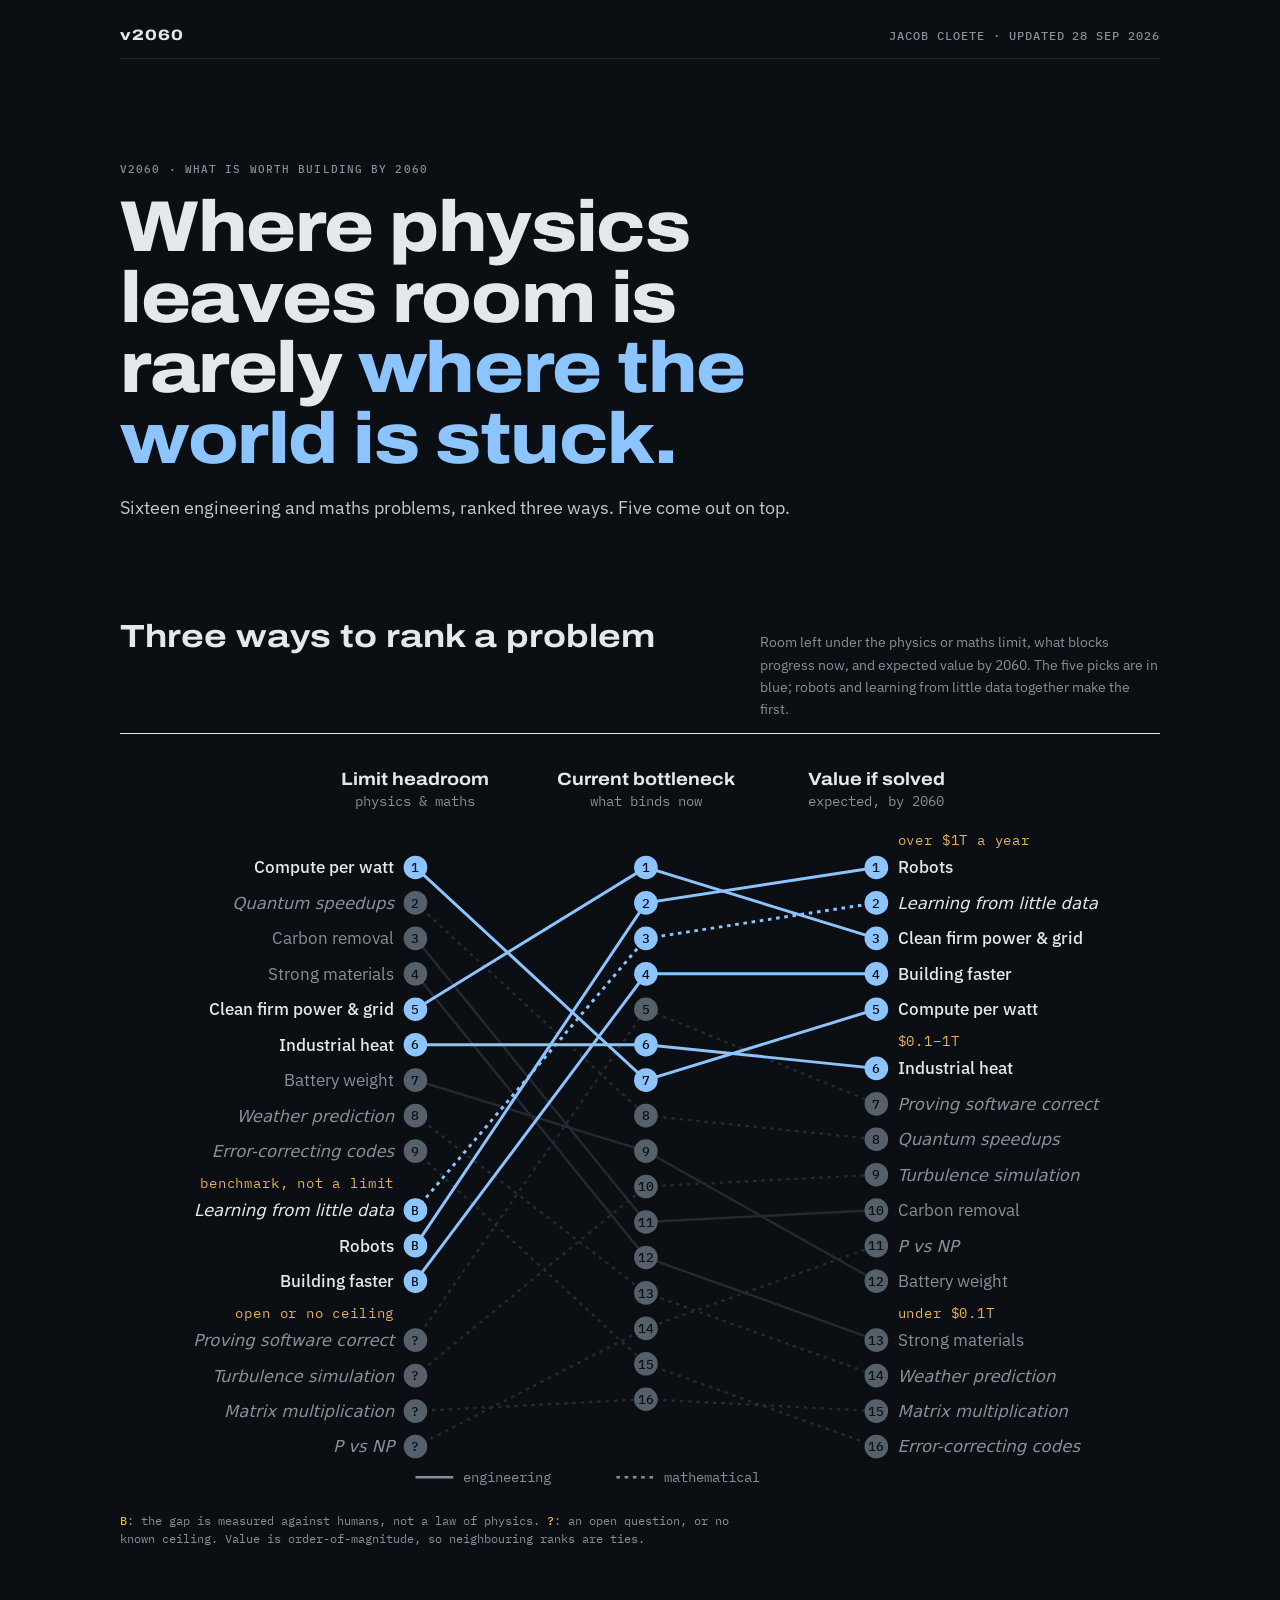
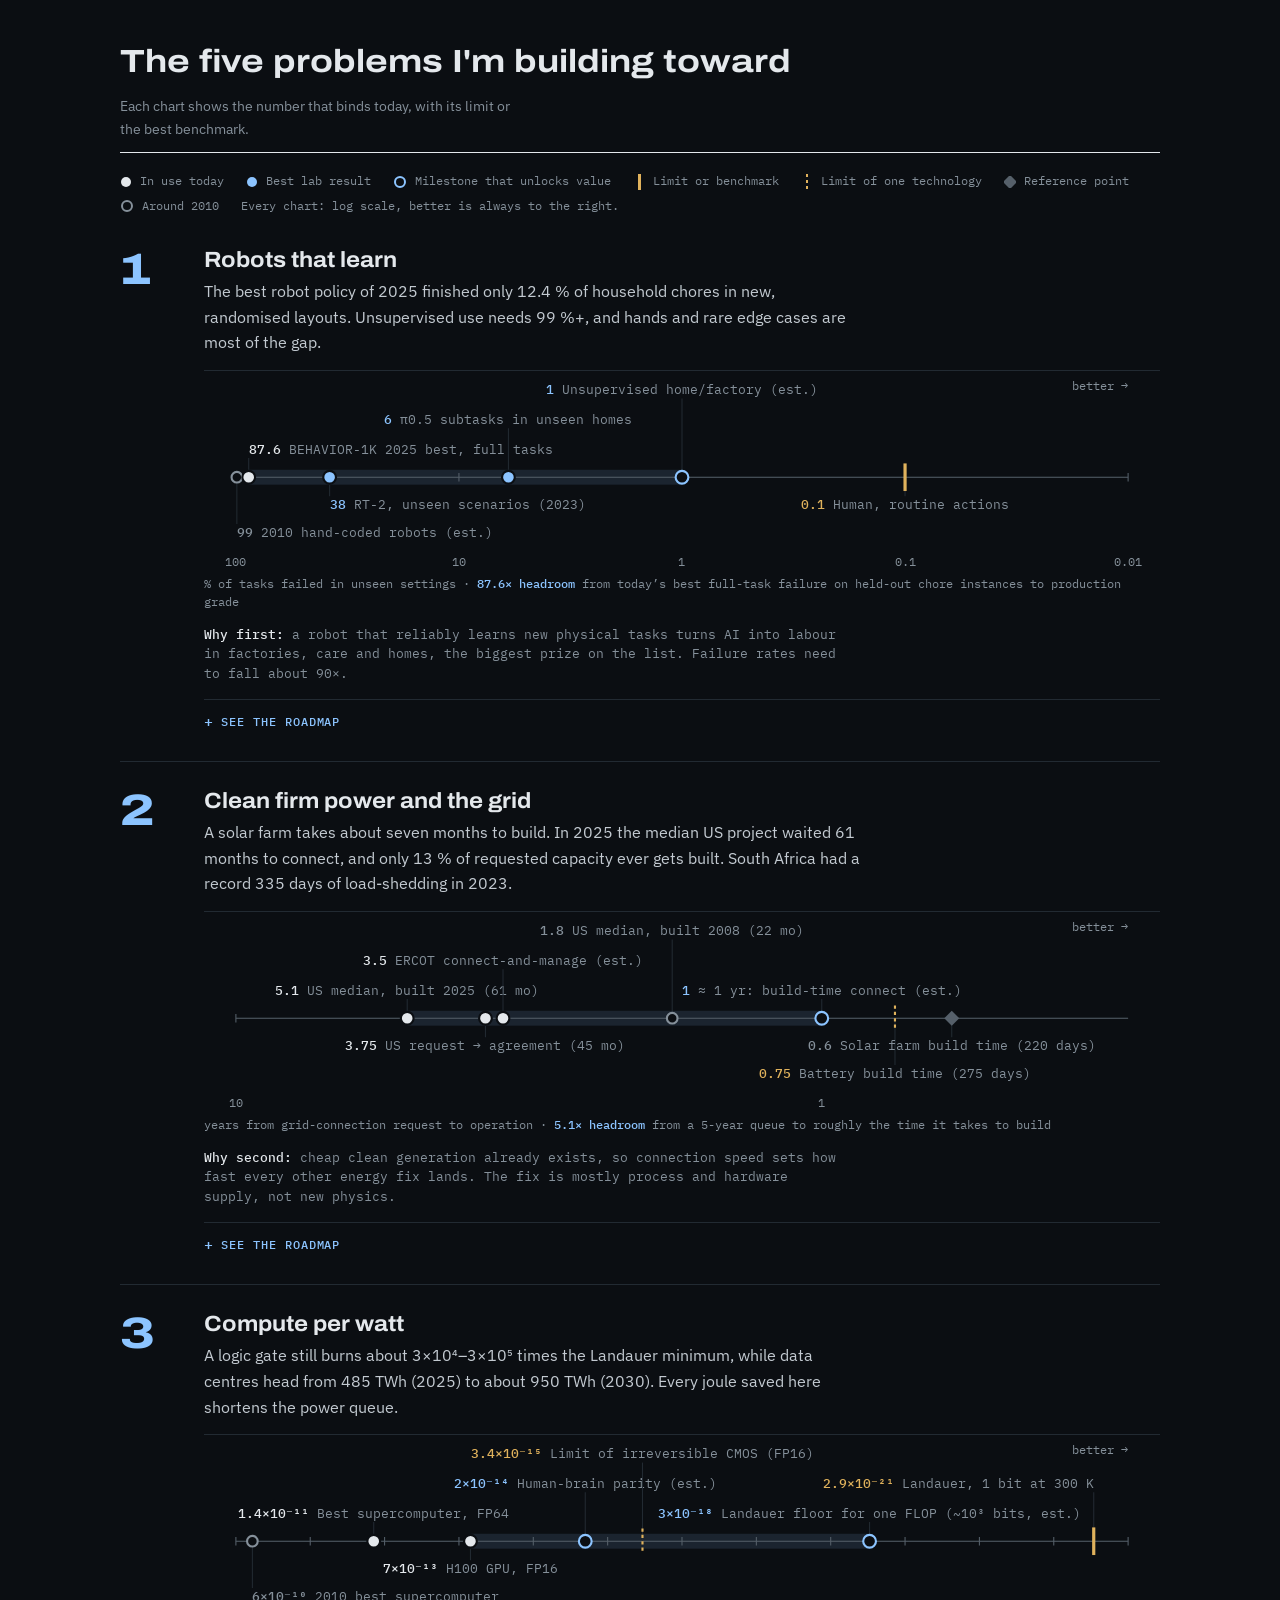
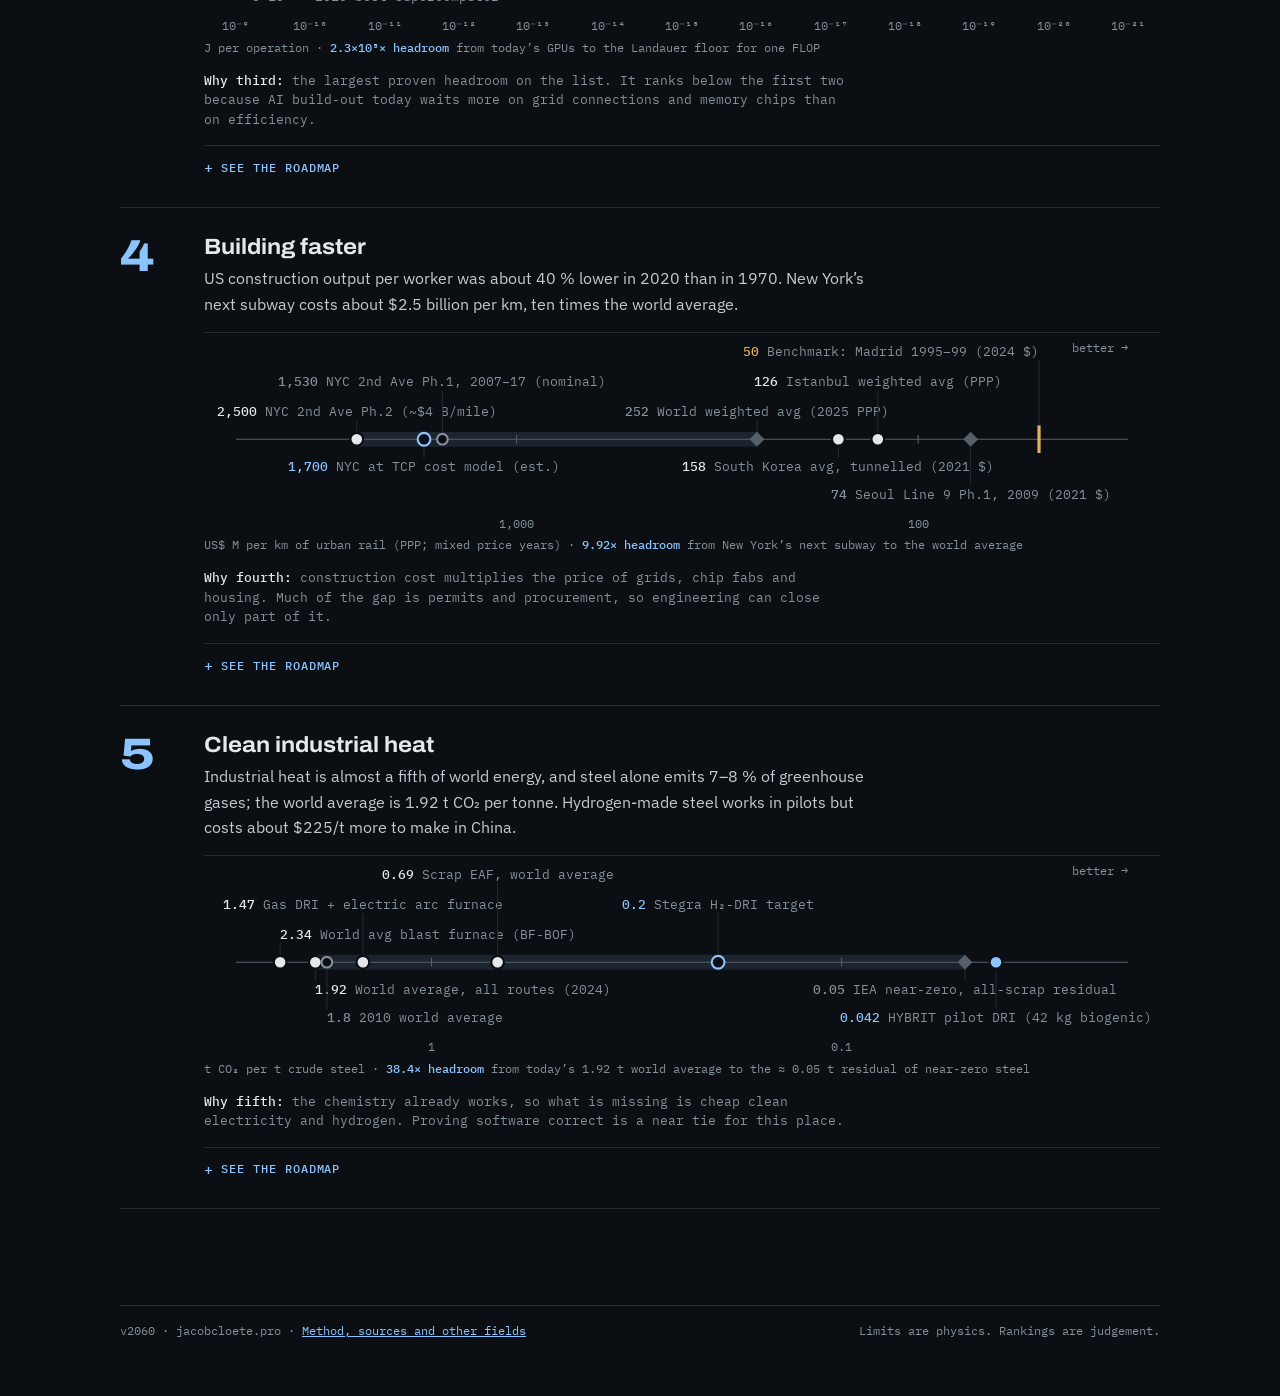
==== commit daadf493: "Fix 46 factual errors and inconsistencies found in a site audit Corrects outdated figures (worldstee" ====
--- a/index.html
+++ b/index.html
@@ -177,8 +177,8 @@
   </section>
 
   <section aria-labelledby="r3">
-    <div class="sec-head"><h2 id="r3">Three ways to rank a problem</h2><p>Room left under the physics or maths limit, what blocks progress now, and expected value by 2060. The five picks are in blue.</p></div>
-    <div class="rankc"><svg viewBox="0 0 880 630" role="img" aria-label="Sixteen problems ranked by limit headroom, current bottleneck and expected value. Robots, learning from little data, clean firm power, compute per watt, building faster and industrial heat are highlighted as the five picks."><text x="250" y="26" text-anchor="middle" class="bh">Limit headroom</text><text x="250" y="44" text-anchor="middle" class="bs">physics & maths</text><text x="445" y="26" text-anchor="middle" class="bh">Current bottleneck</text><text x="445" y="44" text-anchor="middle" class="bs">what binds now</text><text x="640" y="26" text-anchor="middle" class="bh">Value if solved</text><text x="640" y="44" text-anchor="middle" class="bs">expected, by 2060</text><text x="232" y="367" text-anchor="end" class="gl">benchmark, not a limit</text><text x="232" y="477" text-anchor="end" class="gl">open or no ceiling</text><text x="658" y="77" class="gl">over $1T a year</text><text x="658" y="247" class="gl">$0.1–1T</text><text x="658" y="477" class="gl">under $0.1T</text><g class="lo m"><polyline points="250,126 445,306 640,326" fill="none"/><circle cx="250" cy="126" r="10"/><text x="250" y="130" text-anchor="middle" class="rn">2</text><circle cx="445" cy="306" r="10"/><text x="445" y="310" text-anchor="middle" class="rn">8</text><circle cx="640" cy="326" r="10"/><text x="640" y="330" text-anchor="middle" class="rn">8</text><text x="232" y="131" text-anchor="end" class="nm">Quantum speedups</text><text x="658" y="331" class="nm">Quantum speedups</text></g><g class="lo"><polyline points="250,156 445,396 640,386" fill="none"/><circle cx="250" cy="156" r="10"/><text x="250" y="160" text-anchor="middle" class="rn">3</text><circle cx="445" cy="396" r="10"/><text x="445" y="400" text-anchor="middle" class="rn">11</text><circle cx="640" cy="386" r="10"/><text x="640" y="390" text-anchor="middle" class="rn">10</text><text x="232" y="161" text-anchor="end" class="nm">Carbon removal</text><text x="658" y="391" class="nm">Carbon removal</text></g><g class="lo"><polyline points="250,186 445,426 640,496" fill="none"/><circle cx="250" cy="186" r="10"/><text x="250" y="190" text-anchor="middle" class="rn">4</text><circle cx="445" cy="426" r="10"/><text x="445" y="430" text-anchor="middle" class="rn">12</text><circle cx="640" cy="496" r="10"/><text x="640" y="500" text-anchor="middle" class="rn">13</text><text x="232" y="191" text-anchor="end" class="nm">Strong materials</text><text x="658" y="501" class="nm">Strong materials</text></g><g class="lo"><polyline points="250,276 445,336 640,446" fill="none"/><circle cx="250" cy="276" r="10"/><text x="250" y="280" text-anchor="middle" class="rn">7</text><circle cx="445" cy="336" r="10"/><text x="445" y="340" text-anchor="middle" class="rn">9</text><circle cx="640" cy="446" r="10"/><text x="640" y="450" text-anchor="middle" class="rn">12</text><text x="232" y="281" text-anchor="end" class="nm">Battery weight</text><text x="658" y="451" class="nm">Battery weight</text></g><g class="lo m"><polyline points="250,306 445,456 640,526" fill="none"/><circle cx="250" cy="306" r="10"/><text x="250" y="310" text-anchor="middle" class="rn">8</text><circle cx="445" cy="456" r="10"/><text x="445" y="460" text-anchor="middle" class="rn">13</text><circle cx="640" cy="526" r="10"/><text x="640" y="530" text-anchor="middle" class="rn">14</text><text x="232" y="311" text-anchor="end" class="nm">Weather prediction</text><text x="658" y="531" class="nm">Weather prediction</text></g><g class="lo m"><polyline points="250,336 445,516 640,586" fill="none"/><circle cx="250" cy="336" r="10"/><text x="250" y="340" text-anchor="middle" class="rn">9</text><circle cx="445" cy="516" r="10"/><text x="445" y="520" text-anchor="middle" class="rn">15</text><circle cx="640" cy="586" r="10"/><text x="640" y="590" text-anchor="middle" class="rn">16</text><text x="232" y="341" text-anchor="end" class="nm">Error-correcting codes</text><text x="658" y="591" class="nm">Error-correcting codes</text></g><g class="lo m"><polyline points="250,496 445,216 640,296" fill="none"/><circle cx="250" cy="496" r="10"/><text x="250" y="500" text-anchor="middle" class="rn">?</text><circle cx="445" cy="216" r="10"/><text x="445" y="220" text-anchor="middle" class="rn">5</text><circle cx="640" cy="296" r="10"/><text x="640" y="300" text-anchor="middle" class="rn">7</text><text x="232" y="501" text-anchor="end" class="nm">Proving software correct</text><text x="658" y="301" class="nm">Proving software correct</text></g><g class="lo m"><polyline points="250,526 445,366 640,356" fill="none"/><circle cx="250" cy="526" r="10"/><text x="250" y="530" text-anchor="middle" class="rn">?</text><circle cx="445" cy="366" r="10"/><text x="445" y="370" text-anchor="middle" class="rn">10</text><circle cx="640" cy="356" r="10"/><text x="640" y="360" text-anchor="middle" class="rn">9</text><text x="232" y="531" text-anchor="end" class="nm">Turbulence simulation</text><text x="658" y="361" class="nm">Turbulence simulation</text></g><g class="lo m"><polyline points="250,556 445,546 640,556" fill="none"/><circle cx="250" cy="556" r="10"/><text x="250" y="560" text-anchor="middle" class="rn">?</text><circle cx="445" cy="546" r="10"/><text x="445" y="550" text-anchor="middle" class="rn">16</text><circle cx="640" cy="556" r="10"/><text x="640" y="560" text-anchor="middle" class="rn">15</text><text x="232" y="561" text-anchor="end" class="nm">Matrix multiplication</text><text x="658" y="561" class="nm">Matrix multiplication</text></g><g class="lo m"><polyline points="250,586 445,486 640,416" fill="none"/><circle cx="250" cy="586" r="10"/><text x="250" y="590" text-anchor="middle" class="rn">?</text><circle cx="445" cy="486" r="10"/><text x="445" y="490" text-anchor="middle" class="rn">14</text><circle cx="640" cy="416" r="10"/><text x="640" y="420" text-anchor="middle" class="rn">11</text><text x="232" y="591" text-anchor="end" class="nm">P vs NP</text><text x="658" y="421" class="nm">P vs NP</text></g><g class="hi"><polyline points="250,96 445,276 640,216" fill="none"/><circle cx="250" cy="96" r="10"/><text x="250" y="100" text-anchor="middle" class="rn">1</text><circle cx="445" cy="276" r="10"/><text x="445" y="280" text-anchor="middle" class="rn">7</text><circle cx="640" cy="216" r="10"/><text x="640" y="220" text-anchor="middle" class="rn">5</text><text x="232" y="101" text-anchor="end" class="nm">Compute per watt</text><text x="658" y="221" class="nm">Compute per watt</text></g><g class="hi"><polyline points="250,216 445,96 640,156" fill="none"/><circle cx="250" cy="216" r="10"/><text x="250" y="220" text-anchor="middle" class="rn">5</text><circle cx="445" cy="96" r="10"/><text x="445" y="100" text-anchor="middle" class="rn">1</text><circle cx="640" cy="156" r="10"/><text x="640" y="160" text-anchor="middle" class="rn">3</text><text x="232" y="221" text-anchor="end" class="nm">Clean firm power &amp; grid</text><text x="658" y="161" class="nm">Clean firm power &amp; grid</text></g><g class="hi"><polyline points="250,246 445,246 640,266" fill="none"/><circle cx="250" cy="246" r="10"/><text x="250" y="250" text-anchor="middle" class="rn">6</text><circle cx="445" cy="246" r="10"/><text x="445" y="250" text-anchor="middle" class="rn">6</text><circle cx="640" cy="266" r="10"/><text x="640" y="270" text-anchor="middle" class="rn">6</text><text x="232" y="251" text-anchor="end" class="nm">Industrial heat</text><text x="658" y="271" class="nm">Industrial heat</text></g><g class="hi m"><polyline points="250,386 445,156 640,126" fill="none"/><circle cx="250" cy="386" r="10"/><text x="250" y="390" text-anchor="middle" class="rn">B</text><circle cx="445" cy="156" r="10"/><text x="445" y="160" text-anchor="middle" class="rn">3</text><circle cx="640" cy="126" r="10"/><text x="640" y="130" text-anchor="middle" class="rn">2</text><text x="232" y="391" text-anchor="end" class="nm">Learning from little data</text><text x="658" y="131" class="nm">Learning from little data</text></g><g class="hi"><polyline points="250,416 445,126 640,96" fill="none"/><circle cx="250" cy="416" r="10"/><text x="250" y="420" text-anchor="middle" class="rn">B</text><circle cx="445" cy="126" r="10"/><text x="445" y="130" text-anchor="middle" class="rn">2</text><circle cx="640" cy="96" r="10"/><text x="640" y="100" text-anchor="middle" class="rn">1</text><text x="232" y="421" text-anchor="end" class="nm">Robots</text><text x="658" y="101" class="nm">Robots</text></g><g class="hi"><polyline points="250,446 445,186 640,186" fill="none"/><circle cx="250" cy="446" r="10"/><text x="250" y="450" text-anchor="middle" class="rn">B</text><circle cx="445" cy="186" r="10"/><text x="445" y="190" text-anchor="middle" class="rn">4</text><circle cx="640" cy="186" r="10"/><text x="640" y="190" text-anchor="middle" class="rn">4</text><text x="232" y="451" text-anchor="end" class="nm">Building faster</text><text x="658" y="191" class="nm">Building faster</text></g><line x1="250" y1="612" x2="282" y2="612" class="lg"/><text x="290" y="616" class="bs" text-anchor="start">engineering</text><line x1="420" y1="612" x2="452" y2="612" class="lg" stroke-dasharray="3 4"/><text x="460" y="616" class="bs" text-anchor="start">mathematical</text></svg></div>
+    <div class="sec-head"><h2 id="r3">Three ways to rank a problem</h2><p>Room left under the physics or maths limit, what blocks progress now, and expected value by 2060. The five picks are in blue; robots and learning from little data together make the first.</p></div>
+    <div class="rankc"><svg viewBox="0 0 880 630" role="img" aria-label="Sixteen problems ranked by limit headroom, current bottleneck and expected value. Robots and learning from little data (together the first pick), clean firm power, compute per watt, building faster and industrial heat are highlighted as the five picks."><text x="250" y="26" text-anchor="middle" class="bh">Limit headroom</text><text x="250" y="44" text-anchor="middle" class="bs">physics & maths</text><text x="445" y="26" text-anchor="middle" class="bh">Current bottleneck</text><text x="445" y="44" text-anchor="middle" class="bs">what binds now</text><text x="640" y="26" text-anchor="middle" class="bh">Value if solved</text><text x="640" y="44" text-anchor="middle" class="bs">expected, by 2060</text><text x="232" y="367" text-anchor="end" class="gl">benchmark, not a limit</text><text x="232" y="477" text-anchor="end" class="gl">open or no ceiling</text><text x="658" y="77" class="gl">over $1T a year</text><text x="658" y="247" class="gl">$0.1–1T</text><text x="658" y="477" class="gl">under $0.1T</text><g class="lo m"><polyline points="250,126 445,306 640,326" fill="none"/><circle cx="250" cy="126" r="10"/><text x="250" y="130" text-anchor="middle" class="rn">2</text><circle cx="445" cy="306" r="10"/><text x="445" y="310" text-anchor="middle" class="rn">8</text><circle cx="640" cy="326" r="10"/><text x="640" y="330" text-anchor="middle" class="rn">8</text><text x="232" y="131" text-anchor="end" class="nm">Quantum speedups</text><text x="658" y="331" class="nm">Quantum speedups</text></g><g class="lo"><polyline points="250,156 445,396 640,386" fill="none"/><circle cx="250" cy="156" r="10"/><text x="250" y="160" text-anchor="middle" class="rn">3</text><circle cx="445" cy="396" r="10"/><text x="445" y="400" text-anchor="middle" class="rn">11</text><circle cx="640" cy="386" r="10"/><text x="640" y="390" text-anchor="middle" class="rn">10</text><text x="232" y="161" text-anchor="end" class="nm">Carbon removal</text><text x="658" y="391" class="nm">Carbon removal</text></g><g class="lo"><polyline points="250,186 445,426 640,496" fill="none"/><circle cx="250" cy="186" r="10"/><text x="250" y="190" text-anchor="middle" class="rn">4</text><circle cx="445" cy="426" r="10"/><text x="445" y="430" text-anchor="middle" class="rn">12</text><circle cx="640" cy="496" r="10"/><text x="640" y="500" text-anchor="middle" class="rn">13</text><text x="232" y="191" text-anchor="end" class="nm">Strong materials</text><text x="658" y="501" class="nm">Strong materials</text></g><g class="lo"><polyline points="250,276 445,336 640,446" fill="none"/><circle cx="250" cy="276" r="10"/><text x="250" y="280" text-anchor="middle" class="rn">7</text><circle cx="445" cy="336" r="10"/><text x="445" y="340" text-anchor="middle" class="rn">9</text><circle cx="640" cy="446" r="10"/><text x="640" y="450" text-anchor="middle" class="rn">12</text><text x="232" y="281" text-anchor="end" class="nm">Battery weight</text><text x="658" y="451" class="nm">Battery weight</text></g><g class="lo m"><polyline points="250,306 445,456 640,526" fill="none"/><circle cx="250" cy="306" r="10"/><text x="250" y="310" text-anchor="middle" class="rn">8</text><circle cx="445" cy="456" r="10"/><text x="445" y="460" text-anchor="middle" class="rn">13</text><circle cx="640" cy="526" r="10"/><text x="640" y="530" text-anchor="middle" class="rn">14</text><text x="232" y="311" text-anchor="end" class="nm">Weather prediction</text><text x="658" y="531" class="nm">Weather prediction</text></g><g class="lo m"><polyline points="250,336 445,516 640,586" fill="none"/><circle cx="250" cy="336" r="10"/><text x="250" y="340" text-anchor="middle" class="rn">9</text><circle cx="445" cy="516" r="10"/><text x="445" y="520" text-anchor="middle" class="rn">15</text><circle cx="640" cy="586" r="10"/><text x="640" y="590" text-anchor="middle" class="rn">16</text><text x="232" y="341" text-anchor="end" class="nm">Error-correcting codes</text><text x="658" y="591" class="nm">Error-correcting codes</text></g><g class="lo m"><polyline points="250,496 445,216 640,296" fill="none"/><circle cx="250" cy="496" r="10"/><text x="250" y="500" text-anchor="middle" class="rn">?</text><circle cx="445" cy="216" r="10"/><text x="445" y="220" text-anchor="middle" class="rn">5</text><circle cx="640" cy="296" r="10"/><text x="640" y="300" text-anchor="middle" class="rn">7</text><text x="232" y="501" text-anchor="end" class="nm">Proving software correct</text><text x="658" y="301" class="nm">Proving software correct</text></g><g class="lo m"><polyline points="250,526 445,366 640,356" fill="none"/><circle cx="250" cy="526" r="10"/><text x="250" y="530" text-anchor="middle" class="rn">?</text><circle cx="445" cy="366" r="10"/><text x="445" y="370" text-anchor="middle" class="rn">10</text><circle cx="640" cy="356" r="10"/><text x="640" y="360" text-anchor="middle" class="rn">9</text><text x="232" y="531" text-anchor="end" class="nm">Turbulence simulation</text><text x="658" y="361" class="nm">Turbulence simulation</text></g><g class="lo m"><polyline points="250,556 445,546 640,556" fill="none"/><circle cx="250" cy="556" r="10"/><text x="250" y="560" text-anchor="middle" class="rn">?</text><circle cx="445" cy="546" r="10"/><text x="445" y="550" text-anchor="middle" class="rn">16</text><circle cx="640" cy="556" r="10"/><text x="640" y="560" text-anchor="middle" class="rn">15</text><text x="232" y="561" text-anchor="end" class="nm">Matrix multiplication</text><text x="658" y="561" class="nm">Matrix multiplication</text></g><g class="lo m"><polyline points="250,586 445,486 640,416" fill="none"/><circle cx="250" cy="586" r="10"/><text x="250" y="590" text-anchor="middle" class="rn">?</text><circle cx="445" cy="486" r="10"/><text x="445" y="490" text-anchor="middle" class="rn">14</text><circle cx="640" cy="416" r="10"/><text x="640" y="420" text-anchor="middle" class="rn">11</text><text x="232" y="591" text-anchor="end" class="nm">P vs NP</text><text x="658" y="421" class="nm">P vs NP</text></g><g class="hi"><polyline points="250,96 445,276 640,216" fill="none"/><circle cx="250" cy="96" r="10"/><text x="250" y="100" text-anchor="middle" class="rn">1</text><circle cx="445" cy="276" r="10"/><text x="445" y="280" text-anchor="middle" class="rn">7</text><circle cx="640" cy="216" r="10"/><text x="640" y="220" text-anchor="middle" class="rn">5</text><text x="232" y="101" text-anchor="end" class="nm">Compute per watt</text><text x="658" y="221" class="nm">Compute per watt</text></g><g class="hi"><polyline points="250,216 445,96 640,156" fill="none"/><circle cx="250" cy="216" r="10"/><text x="250" y="220" text-anchor="middle" class="rn">5</text><circle cx="445" cy="96" r="10"/><text x="445" y="100" text-anchor="middle" class="rn">1</text><circle cx="640" cy="156" r="10"/><text x="640" y="160" text-anchor="middle" class="rn">3</text><text x="232" y="221" text-anchor="end" class="nm">Clean firm power &amp; grid</text><text x="658" y="161" class="nm">Clean firm power &amp; grid</text></g><g class="hi"><polyline points="250,246 445,246 640,266" fill="none"/><circle cx="250" cy="246" r="10"/><text x="250" y="250" text-anchor="middle" class="rn">6</text><circle cx="445" cy="246" r="10"/><text x="445" y="250" text-anchor="middle" class="rn">6</text><circle cx="640" cy="266" r="10"/><text x="640" y="270" text-anchor="middle" class="rn">6</text><text x="232" y="251" text-anchor="end" class="nm">Industrial heat</text><text x="658" y="271" class="nm">Industrial heat</text></g><g class="hi m"><polyline points="250,386 445,156 640,126" fill="none"/><circle cx="250" cy="386" r="10"/><text x="250" y="390" text-anchor="middle" class="rn">B</text><circle cx="445" cy="156" r="10"/><text x="445" y="160" text-anchor="middle" class="rn">3</text><circle cx="640" cy="126" r="10"/><text x="640" y="130" text-anchor="middle" class="rn">2</text><text x="232" y="391" text-anchor="end" class="nm">Learning from little data</text><text x="658" y="131" class="nm">Learning from little data</text></g><g class="hi"><polyline points="250,416 445,126 640,96" fill="none"/><circle cx="250" cy="416" r="10"/><text x="250" y="420" text-anchor="middle" class="rn">B</text><circle cx="445" cy="126" r="10"/><text x="445" y="130" text-anchor="middle" class="rn">2</text><circle cx="640" cy="96" r="10"/><text x="640" y="100" text-anchor="middle" class="rn">1</text><text x="232" y="421" text-anchor="end" class="nm">Robots</text><text x="658" y="101" class="nm">Robots</text></g><g class="hi"><polyline points="250,446 445,186 640,186" fill="none"/><circle cx="250" cy="446" r="10"/><text x="250" y="450" text-anchor="middle" class="rn">B</text><circle cx="445" cy="186" r="10"/><text x="445" y="190" text-anchor="middle" class="rn">4</text><circle cx="640" cy="186" r="10"/><text x="640" y="190" text-anchor="middle" class="rn">4</text><text x="232" y="451" text-anchor="end" class="nm">Building faster</text><text x="658" y="191" class="nm">Building faster</text></g><line x1="250" y1="612" x2="282" y2="612" class="lg"/><text x="290" y="616" class="bs" text-anchor="start">engineering</text><line x1="420" y1="612" x2="452" y2="612" class="lg" stroke-dasharray="3 4"/><text x="460" y="616" class="bs" text-anchor="start">mathematical</text></svg></div>
     <p class="chart-note"><b>B</b>: the gap is measured against humans, not a law of physics. <b>?</b>: an open question, or no known ceiling. Value is order-of-magnitude, so neighbouring ranks are ties.</p>
   </section>
 
@@ -198,35 +198,35 @@
     <ol class="top5">
       <li class="pick"><div class="n">1</div><div>
         <h3>Robots that learn</h3>
-        <p class="why">The best robot policy of 2025 finished only 12.4 % of household chores it had not seen before. Unsupervised use needs 99 %+, and hands and rare edge cases are most of the gap.</p>
+        <p class="why">The best robot policy of 2025 finished only 12.4 % of household chores in new, randomised layouts. Unsupervised use needs 99 %+, and hands and rare edge cases are most of the gap.</p>
         <div class="ladder" data-k="robot"></div>
         <p class="rank"><b>Why first:</b> a robot that reliably learns new physical tasks turns AI into labour in factories, care and homes, the biggest prize on the list. Failure rates need to fall about 90×.</p>
         <details class="rd"><summary>See the roadmap</summary><figure class="sketch"><svg viewBox="0 0 640 254" role="img" aria-label="A chore of 20 steps succeeds only if every step does. At 90 percent per step the whole task succeeds 12 percent of the time, about today. At 99 percent it is 82 percent, and at 99.9 percent, about a person, it is 98 percent. Robots also need 50 to 100 demonstrations to learn a skill; a person needs one to five."><defs><marker id="sk-robot2" viewBox="0 0 8 8" refX="7" refY="4" markerWidth="7" markerHeight="7" orient="auto-start-reverse"><path d="M0,0 L8,4 L0,8 z" fill="#85909A"/></marker><marker id="sk-robot2A" viewBox="0 0 8 8" refX="7" refY="4" markerWidth="7" markerHeight="7" orient="auto-start-reverse"><path d="M0,0 L8,4 L0,8 z" fill="#8CC4FF"/></marker></defs><text x="20" y="28" font-family="IBM Plex Sans,system-ui,sans-serif" font-size="17" font-weight="500" fill="#E4E8EC" text-anchor="start">A 20-step chore works only if every step does</text><text x="20" y="77" font-family="IBM Plex Mono,monospace" font-size="15" font-weight="400" fill="#E4E8EC" text-anchor="start">step 90 %</text><rect x="132" y="64" width="11" height="16" rx="2" fill="none" stroke="#E0B25C" stroke-width="1.5"/><rect x="148" y="64" width="11" height="16" rx="2" fill="none" stroke="#E0B25C" stroke-width="1.5"/><rect x="164" y="64" width="11" height="16" rx="2" fill="none" stroke="#E0B25C" stroke-width="1.5"/><rect x="180" y="64" width="11" height="16" rx="2" fill="none" stroke="#E0B25C" stroke-width="1.5"/><rect x="196" y="64" width="11" height="16" rx="2" fill="none" stroke="#E0B25C" stroke-width="1.5"/><rect x="212" y="64" width="11" height="16" rx="2" fill="none" stroke="#E0B25C" stroke-width="1.5"/><rect x="228" y="64" width="11" height="16" rx="2" fill="#E0B25C" stroke="#E0B25C" stroke-width="1.5"/><rect x="244" y="64" width="11" height="16" rx="2" fill="none" stroke="#E0B25C" stroke-width="1.5"/><rect x="260" y="64" width="11" height="16" rx="2" fill="none" stroke="#E0B25C" stroke-width="1.5"/><rect x="276" y="64" width="11" height="16" rx="2" fill="none" stroke="#E0B25C" stroke-width="1.5"/><rect x="292" y="64" width="11" height="16" rx="2" fill="none" stroke="#E0B25C" stroke-width="1.5"/><rect x="308" y="64" width="11" height="16" rx="2" fill="none" stroke="#E0B25C" stroke-width="1.5"/><rect x="324" y="64" width="11" height="16" rx="2" fill="none" stroke="#E0B25C" stroke-width="1.5"/><rect x="340" y="64" width="11" height="16" rx="2" fill="none" stroke="#E0B25C" stroke-width="1.5"/><rect x="356" y="64" width="11" height="16" rx="2" fill="none" stroke="#E0B25C" stroke-width="1.5"/><rect x="372" y="64" width="11" height="16" rx="2" fill="#E0B25C" stroke="#E0B25C" stroke-width="1.5"/><rect x="388" y="64" width="11" height="16" rx="2" fill="none" stroke="#E0B25C" stroke-width="1.5"/><rect x="404" y="64" width="11" height="16" rx="2" fill="none" stroke="#E0B25C" stroke-width="1.5"/><rect x="420" y="64" width="11" height="16" rx="2" fill="none" stroke="#E0B25C" stroke-width="1.5"/><rect x="436" y="64" width="11" height="16" rx="2" fill="none" stroke="#E0B25C" stroke-width="1.5"/><line x1="458" y1="72" x2="486" y2="72" stroke="#85909A" stroke-width="2" stroke-linecap="round" marker-end="url(#sk-robot2)"/><text x="496" y="77" font-family="IBM Plex Mono,monospace" font-size="16" font-weight="500" fill="#E0B25C" text-anchor="start">12 %</text><text x="548" y="77" font-family="IBM Plex Mono,monospace" font-size="13" font-weight="400" fill="#85909A" text-anchor="start">≈ today</text><text x="20" y="123" font-family="IBM Plex Mono,monospace" font-size="15" font-weight="400" fill="#E4E8EC" text-anchor="start">step 99 %</text><rect x="132" y="110" width="11" height="16" rx="2" fill="none" stroke="#C3CAD1" stroke-width="1.5"/><rect x="148" y="110" width="11" height="16" rx="2" fill="none" stroke="#C3CAD1" stroke-width="1.5"/><rect x="164" y="110" width="11" height="16" rx="2" fill="none" stroke="#C3CAD1" stroke-width="1.5"/><rect x="180" y="110" width="11" height="16" rx="2" fill="none" stroke="#C3CAD1" stroke-width="1.5"/><rect x="196" y="110" width="11" height="16" rx="2" fill="none" stroke="#C3CAD1" stroke-width="1.5"/><rect x="212" y="110" width="11" height="16" rx="2" fill="none" stroke="#C3CAD1" stroke-width="1.5"/><rect x="228" y="110" width="11" height="16" rx="2" fill="none" stroke="#C3CAD1" stroke-width="1.5"/><rect x="244" y="110" width="11" height="16" rx="2" fill="none" stroke="#C3CAD1" stroke-width="1.5"/><rect x="260" y="110" width="11" height="16" rx="2" fill="none" stroke="#C3CAD1" stroke-width="1.5"/><rect x="276" y="110" width="11" height="16" rx="2" fill="none" stroke="#C3CAD1" stroke-width="1.5"/><rect x="292" y="110" width="11" height="16" rx="2" fill="none" stroke="#C3CAD1" stroke-width="1.5"/><rect x="308" y="110" width="11" height="16" rx="2" fill="none" stroke="#C3CAD1" stroke-width="1.5"/><rect x="324" y="110" width="11" height="16" rx="2" fill="none" stroke="#C3CAD1" stroke-width="1.5"/><rect x="340" y="110" width="11" height="16" rx="2" fill="none" stroke="#C3CAD1" stroke-width="1.5"/><rect x="356" y="110" width="11" height="16" rx="2" fill="none" stroke="#C3CAD1" stroke-width="1.5"/><rect x="372" y="110" width="11" height="16" rx="2" fill="none" stroke="#C3CAD1" stroke-width="1.5"/><rect x="388" y="110" width="11" height="16" rx="2" fill="none" stroke="#C3CAD1" stroke-width="1.5"/><rect x="404" y="110" width="11" height="16" rx="2" fill="none" stroke="#C3CAD1" stroke-width="1.5"/><rect x="420" y="110" width="11" height="16" rx="2" fill="none" stroke="#C3CAD1" stroke-width="1.5"/><rect x="436" y="110" width="11" height="16" rx="2" fill="none" stroke="#C3CAD1" stroke-width="1.5"/><line x1="458" y1="118" x2="486" y2="118" stroke="#85909A" stroke-width="2" stroke-linecap="round" marker-end="url(#sk-robot2)"/><text x="496" y="123" font-family="IBM Plex Mono,monospace" font-size="16" font-weight="500" fill="#C3CAD1" text-anchor="start">82 %</text><text x="20" y="169" font-family="IBM Plex Mono,monospace" font-size="15" font-weight="400" fill="#E4E8EC" text-anchor="start">step 99.9 %</text><rect x="132" y="156" width="11" height="16" rx="2" fill="none" stroke="#8CC4FF" stroke-width="1.5"/><rect x="148" y="156" width="11" height="16" rx="2" fill="none" stroke="#8CC4FF" stroke-width="1.5"/><rect x="164" y="156" width="11" height="16" rx="2" fill="none" stroke="#8CC4FF" stroke-width="1.5"/><rect x="180" y="156" width="11" height="16" rx="2" fill="none" stroke="#8CC4FF" stroke-width="1.5"/><rect x="196" y="156" width="11" height="16" rx="2" fill="none" stroke="#8CC4FF" stroke-width="1.5"/><rect x="212" y="156" width="11" height="16" rx="2" fill="none" stroke="#8CC4FF" stroke-width="1.5"/><rect x="228" y="156" width="11" height="16" rx="2" fill="none" stroke="#8CC4FF" stroke-width="1.5"/><rect x="244" y="156" width="11" height="16" rx="2" fill="none" stroke="#8CC4FF" stroke-width="1.5"/><rect x="260" y="156" width="11" height="16" rx="2" fill="none" stroke="#8CC4FF" stroke-width="1.5"/><rect x="276" y="156" width="11" height="16" rx="2" fill="none" stroke="#8CC4FF" stroke-width="1.5"/><rect x="292" y="156" width="11" height="16" rx="2" fill="none" stroke="#8CC4FF" stroke-width="1.5"/><rect x="308" y="156" width="11" height="16" rx="2" fill="none" stroke="#8CC4FF" stroke-width="1.5"/><rect x="324" y="156" width="11" height="16" rx="2" fill="none" stroke="#8CC4FF" stroke-width="1.5"/><rect x="340" y="156" width="11" height="16" rx="2" fill="none" stroke="#8CC4FF" stroke-width="1.5"/><rect x="356" y="156" width="11" height="16" rx="2" fill="none" stroke="#8CC4FF" stroke-width="1.5"/><rect x="372" y="156" width="11" height="16" rx="2" fill="none" stroke="#8CC4FF" stroke-width="1.5"/><rect x="388" y="156" width="11" height="16" rx="2" fill="none" stroke="#8CC4FF" stroke-width="1.5"/><rect x="404" y="156" width="11" height="16" rx="2" fill="none" stroke="#8CC4FF" stroke-width="1.5"/><rect x="420" y="156" width="11" height="16" rx="2" fill="none" stroke="#8CC4FF" stroke-width="1.5"/><rect x="436" y="156" width="11" height="16" rx="2" fill="none" stroke="#8CC4FF" stroke-width="1.5"/><line x1="458" y1="164" x2="486" y2="164" stroke="#85909A" stroke-width="2" stroke-linecap="round" marker-end="url(#sk-robot2)"/><text x="496" y="169" font-family="IBM Plex Mono,monospace" font-size="16" font-weight="500" fill="#8CC4FF" text-anchor="start">98 %</text><text x="548" y="169" font-family="IBM Plex Mono,monospace" font-size="13" font-weight="400" fill="#85909A" text-anchor="start">≈ a person</text><text x="20" y="218" font-family="IBM Plex Mono,monospace" font-size="15" font-weight="400" fill="#E4E8EC" text-anchor="start">each step needs ~10× fewer errors</text><text x="20" y="240" font-family="IBM Plex Mono,monospace" font-size="14" font-weight="400" fill="#85909A" text-anchor="start">learning a new skill: robot 50–100 demos · person 1–5</text></svg><figcaption>Small error rates compound. That is why the long tail, not the easy steps, decides whether a robot is useful.</figcaption></figure><figure class="road" data-r="robot"></figure></details>
       </div></li>
       <li class="pick"><div class="n">2</div><div>
         <h3>Clean firm power and the grid</h3>
-        <p class="why">A solar farm takes about seven months to build. In 2025 the median US project waited 61 months to connect, and only 13 % of requested capacity ever gets built. South Africa had a record 332 days of load-shedding in 2023.</p>
+        <p class="why">A solar farm takes about seven months to build. In 2025 the median US project waited 61 months to connect, and only 13 % of requested capacity ever gets built. South Africa had a record 335 days of load-shedding in 2023.</p>
         <div class="ladder" data-k="power"></div>
         <p class="rank"><b>Why second:</b> cheap clean generation already exists, so connection speed sets how fast every other energy fix lands. The fix is mostly process and hardware supply, not new physics.</p>
-        <details class="rd"><summary>See the roadmap</summary><figure class="sketch"><svg viewBox="0 0 640 250" role="img" aria-label="A US solar farm takes about 7 months to build but waited a median 61 months to connect in 2025. About 2,060 GW sits in the queue and 13 percent of requested capacity gets built."><defs><marker id="sk-power" viewBox="0 0 8 8" refX="7" refY="4" markerWidth="7" markerHeight="7" orient="auto-start-reverse"><path d="M0,0 L8,4 L0,8 z" fill="#85909A"/></marker><marker id="sk-powerA" viewBox="0 0 8 8" refX="7" refY="4" markerWidth="7" markerHeight="7" orient="auto-start-reverse"><path d="M0,0 L8,4 L0,8 z" fill="#8CC4FF"/></marker></defs><text x="20" y="28" font-family="IBM Plex Sans,system-ui,sans-serif" font-size="17" font-weight="500" fill="#E4E8EC" text-anchor="start">Building a solar farm vs connecting it (US)</text><line x1="150" y1="150" x2="522" y2="150" stroke="#56606A" stroke-width="1" stroke-linecap="round"/><line x1="150" y1="146" x2="150" y2="154" stroke="#56606A" stroke-width="1" stroke-linecap="round"/><text x="150" y="172" font-family="IBM Plex Mono,monospace" font-size="12" font-weight="400" fill="#85909A" text-anchor="middle">0</text><line x1="212" y1="146" x2="212" y2="154" stroke="#56606A" stroke-width="1" stroke-linecap="round"/><text x="212" y="172" font-family="IBM Plex Mono,monospace" font-size="12" font-weight="400" fill="#85909A" text-anchor="middle">1</text><line x1="274" y1="146" x2="274" y2="154" stroke="#56606A" stroke-width="1" stroke-linecap="round"/><text x="274" y="172" font-family="IBM Plex Mono,monospace" font-size="12" font-weight="400" fill="#85909A" text-anchor="middle">2</text><line x1="336" y1="146" x2="336" y2="154" stroke="#56606A" stroke-width="1" stroke-linecap="round"/><text x="336" y="172" font-family="IBM Plex Mono,monospace" font-size="12" font-weight="400" fill="#85909A" text-anchor="middle">3</text><line x1="398" y1="146" x2="398" y2="154" stroke="#56606A" stroke-width="1" stroke-linecap="round"/><text x="398" y="172" font-family="IBM Plex Mono,monospace" font-size="12" font-weight="400" fill="#85909A" text-anchor="middle">4</text><line x1="460" y1="146" x2="460" y2="154" stroke="#56606A" stroke-width="1" stroke-linecap="round"/><text x="460" y="172" font-family="IBM Plex Mono,monospace" font-size="12" font-weight="400" fill="#85909A" text-anchor="middle">5</text><line x1="522" y1="146" x2="522" y2="154" stroke="#56606A" stroke-width="1" stroke-linecap="round"/><text x="522" y="172" font-family="IBM Plex Mono,monospace" font-size="12" font-weight="400" fill="#85909A" text-anchor="middle">6</text><text x="534" y="172" font-family="IBM Plex Mono,monospace" font-size="12" font-weight="400" fill="#85909A" text-anchor="start">years</text><text x="20" y="78" font-family="IBM Plex Mono,monospace" font-size="15" font-weight="400" fill="#E4E8EC" text-anchor="start">build</text><rect x="150" y="64" width="37" height="20" rx="2" fill="#8CC4FF"/><text x="197.2" y="79" font-family="IBM Plex Mono,monospace" font-size="14" font-weight="400" fill="#8CC4FF" text-anchor="start">≈ 7 months</text><text x="20" y="122" font-family="IBM Plex Mono,monospace" font-size="15" font-weight="400" fill="#E4E8EC" text-anchor="start">wait</text><rect x="150" y="108" width="316" height="20" rx="2" fill="none" stroke="#E0B25C" stroke-width="2" stroke-dasharray="5 4"/><text x="476.2" y="123" font-family="IBM Plex Mono,monospace" font-size="14" font-weight="400" fill="#E0B25C" text-anchor="start">61 months</text><line x1="470" y1="40" x2="470" y2="230" stroke="#56606A" stroke-width="1" stroke-linecap="round"/><text x="520" y="52" font-family="IBM Plex Mono,monospace" font-size="13" font-weight="400" fill="#85909A" text-anchor="start">in the queue</text><path d="M500,62 L620,62 L574,172 L546,172 Z" fill="none" stroke="#C3CAD1" stroke-width="2"/><text x="560" y="90" font-family="IBM Plex Mono,monospace" font-size="15" font-weight="500" fill="#E4E8EC" text-anchor="middle">2,060 GW</text><line x1="560" y1="176" x2="560" y2="196" stroke="#85909A" stroke-width="2" stroke-linecap="round" marker-end="url(#sk-power)"/><text x="560" y="218" font-family="IBM Plex Mono,monospace" font-size="15" font-weight="500" fill="#E0B25C" text-anchor="middle">13 % built</text><text x="20" y="214" font-family="IBM Plex Mono,monospace" font-size="15" font-weight="400" fill="#C3CAD1" text-anchor="start">the plant is ready ~4 years</text><text x="20" y="236" font-family="IBM Plex Mono,monospace" font-size="15" font-weight="400" fill="#E4E8EC" text-anchor="start">before the grid is</text></svg><figcaption>The machines are not the slow part. The paperwork, studies and transformers are.</figcaption></figure><figure class="road" data-r="power"></figure></details>
+        <details class="rd"><summary>See the roadmap</summary><figure class="sketch"><svg viewBox="0 0 640 250" role="img" aria-label="A US solar farm takes about 7 months to build but waited a median 61 months to connect in 2025. About 2,060 GW sits in the queue and 13 percent of requested capacity gets built."><defs><marker id="sk-power" viewBox="0 0 8 8" refX="7" refY="4" markerWidth="7" markerHeight="7" orient="auto-start-reverse"><path d="M0,0 L8,4 L0,8 z" fill="#85909A"/></marker><marker id="sk-powerA" viewBox="0 0 8 8" refX="7" refY="4" markerWidth="7" markerHeight="7" orient="auto-start-reverse"><path d="M0,0 L8,4 L0,8 z" fill="#8CC4FF"/></marker></defs><text x="20" y="28" font-family="IBM Plex Sans,system-ui,sans-serif" font-size="17" font-weight="500" fill="#E4E8EC" text-anchor="start">Building a solar farm vs connecting it (US)</text><line x1="150" y1="150" x2="522" y2="150" stroke="#56606A" stroke-width="1" stroke-linecap="round"/><line x1="150" y1="146" x2="150" y2="154" stroke="#56606A" stroke-width="1" stroke-linecap="round"/><text x="150" y="172" font-family="IBM Plex Mono,monospace" font-size="12" font-weight="400" fill="#85909A" text-anchor="middle">0</text><line x1="212" y1="146" x2="212" y2="154" stroke="#56606A" stroke-width="1" stroke-linecap="round"/><text x="212" y="172" font-family="IBM Plex Mono,monospace" font-size="12" font-weight="400" fill="#85909A" text-anchor="middle">1</text><line x1="274" y1="146" x2="274" y2="154" stroke="#56606A" stroke-width="1" stroke-linecap="round"/><text x="274" y="172" font-family="IBM Plex Mono,monospace" font-size="12" font-weight="400" fill="#85909A" text-anchor="middle">2</text><line x1="336" y1="146" x2="336" y2="154" stroke="#56606A" stroke-width="1" stroke-linecap="round"/><text x="336" y="172" font-family="IBM Plex Mono,monospace" font-size="12" font-weight="400" fill="#85909A" text-anchor="middle">3</text><line x1="398" y1="146" x2="398" y2="154" stroke="#56606A" stroke-width="1" stroke-linecap="round"/><text x="398" y="172" font-family="IBM Plex Mono,monospace" font-size="12" font-weight="400" fill="#85909A" text-anchor="middle">4</text><line x1="460" y1="146" x2="460" y2="154" stroke="#56606A" stroke-width="1" stroke-linecap="round"/><text x="460" y="172" font-family="IBM Plex Mono,monospace" font-size="12" font-weight="400" fill="#85909A" text-anchor="middle">5</text><line x1="522" y1="146" x2="522" y2="154" stroke="#56606A" stroke-width="1" stroke-linecap="round"/><text x="522" y="172" font-family="IBM Plex Mono,monospace" font-size="12" font-weight="400" fill="#85909A" text-anchor="middle">6</text><text x="534" y="172" font-family="IBM Plex Mono,monospace" font-size="12" font-weight="400" fill="#85909A" text-anchor="start">years</text><text x="20" y="78" font-family="IBM Plex Mono,monospace" font-size="15" font-weight="400" fill="#E4E8EC" text-anchor="start">build</text><rect x="150" y="64" width="37" height="20" rx="2" fill="#8CC4FF"/><text x="197.2" y="79" font-family="IBM Plex Mono,monospace" font-size="14" font-weight="400" fill="#8CC4FF" text-anchor="start">≈ 7 months</text><text x="20" y="122" font-family="IBM Plex Mono,monospace" font-size="15" font-weight="400" fill="#E4E8EC" text-anchor="start">wait</text><rect x="150" y="108" width="316" height="20" rx="2" fill="none" stroke="#E0B25C" stroke-width="2" stroke-dasharray="5 4"/><text x="476.2" y="123" font-family="IBM Plex Mono,monospace" font-size="14" font-weight="400" fill="#E0B25C" text-anchor="start">61 months</text><line x1="470" y1="40" x2="470" y2="230" stroke="#56606A" stroke-width="1" stroke-linecap="round"/><text x="520" y="52" font-family="IBM Plex Mono,monospace" font-size="13" font-weight="400" fill="#85909A" text-anchor="start">in the queue</text><path d="M500,62 L620,62 L574,172 L546,172 Z" fill="none" stroke="#C3CAD1" stroke-width="2"/><text x="560" y="90" font-family="IBM Plex Mono,monospace" font-size="15" font-weight="500" fill="#E4E8EC" text-anchor="middle">2,060 GW</text><line x1="560" y1="176" x2="560" y2="196" stroke="#85909A" stroke-width="2" stroke-linecap="round" marker-end="url(#sk-power)"/><text x="560" y="218" font-family="IBM Plex Mono,monospace" font-size="15" font-weight="500" fill="#E0B25C" text-anchor="middle">13 % built</text><text x="20" y="214" font-family="IBM Plex Mono,monospace" font-size="15" font-weight="400" fill="#C3CAD1" text-anchor="start">the plant is ready ~4½ years</text><text x="20" y="236" font-family="IBM Plex Mono,monospace" font-size="15" font-weight="400" fill="#E4E8EC" text-anchor="start">before the grid is</text></svg><figcaption>The machines are not the slow part. The paperwork, studies and transformers are.</figcaption></figure><figure class="road" data-r="power"></figure></details>
       </div></li>
       <li class="pick"><div class="n">3</div><div>
         <h3>Compute per watt</h3>
-        <p class="why">A logic gate still burns about 10⁴–10⁵ times the Landauer minimum, while data centres head from 415 TWh (2024) to about 945 TWh (2030). Every joule saved here shortens the power queue.</p>
+        <p class="why">A logic gate still burns about 3×10⁴–3×10⁵ times the Landauer minimum, while data centres head from 485 TWh (2025) to about 950 TWh (2030). Every joule saved here shortens the power queue.</p>
         <div class="ladder" data-k="compute"></div>
         <p class="rank"><b>Why third:</b> the largest proven headroom on the list. It ranks below the first two because AI build-out today waits more on grid connections and memory chips than on efficiency.</p>
-        <details class="rd"><summary>See the roadmap</summary><figure class="sketch"><svg viewBox="0 0 640 240" role="img" aria-label="Today a logic switch charges a capacitor and dumps its energy as heat every time. Reversible logic swings the energy back into a resonator, so only erased bits must cost kT ln 2."><defs><marker id="sk-compute" viewBox="0 0 8 8" refX="7" refY="4" markerWidth="7" markerHeight="7" orient="auto-start-reverse"><path d="M0,0 L8,4 L0,8 z" fill="#85909A"/></marker><marker id="sk-computeA" viewBox="0 0 8 8" refX="7" refY="4" markerWidth="7" markerHeight="7" orient="auto-start-reverse"><path d="M0,0 L8,4 L0,8 z" fill="#8CC4FF"/></marker></defs><text x="20" y="30" font-family="IBM Plex Sans,system-ui,sans-serif" font-size="17" font-weight="500" fill="#E4E8EC" text-anchor="start">Today: charge, then dump</text><text x="62" y="66" font-family="IBM Plex Mono,monospace" font-size="15" font-weight="400" fill="#E4E8EC" text-anchor="start">V</text><line x1="80" y1="50" x2="80" y2="82" stroke="#C3CAD1" stroke-width="2" stroke-linecap="round"/><line x1="80" y1="82" x2="102" y2="98" stroke="#C3CAD1" stroke-width="2" stroke-linecap="round"/><line x1="80" y1="102" x2="80" y2="128" stroke="#C3CAD1" stroke-width="2" stroke-linecap="round"/><line x1="56" y1="128" x2="104" y2="128" stroke="#E4E8EC" stroke-width="3" stroke-linecap="round"/><line x1="56" y1="142" x2="104" y2="142" stroke="#E4E8EC" stroke-width="3" stroke-linecap="round"/><line x1="80" y1="142" x2="80" y2="176" stroke="#C3CAD1" stroke-width="2" stroke-linecap="round"/><line x1="62" y1="176" x2="98" y2="176" stroke="#C3CAD1" stroke-width="2" stroke-linecap="round"/><line x1="68" y1="184" x2="92" y2="184" stroke="#C3CAD1" stroke-width="2" stroke-linecap="round"/><line x1="74" y1="192" x2="86" y2="192" stroke="#C3CAD1" stroke-width="2" stroke-linecap="round"/><path d="M112,196 q-5,-7 0,-14 q5,-7 0,-14" fill="none" stroke="#E0B25C" stroke-width="2" stroke-linecap="round" stroke-linejoin="round"/><path d="M124,196 q-5,-7 0,-14 q5,-7 0,-14" fill="none" stroke="#E0B25C" stroke-width="2" stroke-linecap="round" stroke-linejoin="round"/><path d="M136,196 q-5,-7 0,-14 q5,-7 0,-14" fill="none" stroke="#E0B25C" stroke-width="2" stroke-linecap="round" stroke-linejoin="round"/><text x="170" y="112" font-family="IBM Plex Mono,monospace" font-size="15" font-weight="400" fill="#C3CAD1" text-anchor="start">every switch</text><text x="170" y="134" font-family="IBM Plex Mono,monospace" font-size="15" font-weight="400" fill="#E4E8EC" text-anchor="start">throws away ½CV²</text><text x="170" y="156" font-family="IBM Plex Mono,monospace" font-size="15" font-weight="400" fill="#C3CAD1" text-anchor="start">as heat</text><text x="170" y="190" font-family="IBM Plex Mono,monospace" font-size="15" font-weight="400" fill="#E0B25C" text-anchor="start">≈ 10,000× Landauer</text><line x1="340" y1="20" x2="340" y2="230" stroke="#56606A" stroke-width="1" stroke-linecap="round"/><text x="360" y="30" font-family="IBM Plex Sans,system-ui,sans-serif" font-size="17" font-weight="500" fill="#E4E8EC" text-anchor="start">Future: recycle the charge</text><line x1="400" y1="70" x2="400" y2="110" stroke="#C3CAD1" stroke-width="2" stroke-linecap="round"/><line x1="376" y1="110" x2="424" y2="110" stroke="#E4E8EC" stroke-width="3" stroke-linecap="round"/><line x1="376" y1="124" x2="424" y2="124" stroke="#E4E8EC" stroke-width="3" stroke-linecap="round"/><line x1="400" y1="124" x2="400" y2="166" stroke="#C3CAD1" stroke-width="2" stroke-linecap="round"/><line x1="400" y1="70" x2="540" y2="70" stroke="#C3CAD1" stroke-width="2" stroke-linecap="round"/><line x1="400" y1="166" x2="540" y2="166" stroke="#C3CAD1" stroke-width="2" stroke-linecap="round"/><path d="M540,70 V88 c16,0 16,14 0,14 c16,0 16,14 0,14 c16,0 16,14 0,14 c16,0 16,14 0,14 V166" fill="none" stroke="#C3CAD1" stroke-width="2" stroke-linecap="round" stroke-linejoin="round"/><path d="M446,98 A36,36 0 0 1 500,98" fill="none" stroke="#8CC4FF" stroke-width="2" stroke-linecap="round" stroke-linejoin="round" marker-end="url(#sk-computeA)"/><path d="M500,140 A36,36 0 0 1 446,140" fill="none" stroke="#8CC4FF" stroke-width="2" stroke-linecap="round" stroke-linejoin="round" marker-end="url(#sk-computeA)"/><text x="470" y="124" font-family="IBM Plex Mono,monospace" font-size="13" font-weight="400" fill="#8CC4FF" text-anchor="middle">energy</text><text x="360" y="200" font-family="IBM Plex Mono,monospace" font-size="15" font-weight="400" fill="#C3CAD1" text-anchor="start">energy swings back and forth</text><text x="360" y="222" font-family="IBM Plex Mono,monospace" font-size="15" font-weight="400" fill="#E4E8EC" text-anchor="start">only erased bits cost kT ln 2</text></svg><figcaption>The whole roadmap is about not throwing energy away on every switch.</figcaption></figure><figure class="road" data-r="compute"></figure></details>
+        <details class="rd"><summary>See the roadmap</summary><figure class="sketch"><svg viewBox="0 0 640 240" role="img" aria-label="Today a logic switch charges a capacitor and dumps its energy as heat every time. Reversible logic swings the energy back into a resonator, so only erased bits must cost kT ln 2."><defs><marker id="sk-compute" viewBox="0 0 8 8" refX="7" refY="4" markerWidth="7" markerHeight="7" orient="auto-start-reverse"><path d="M0,0 L8,4 L0,8 z" fill="#85909A"/></marker><marker id="sk-computeA" viewBox="0 0 8 8" refX="7" refY="4" markerWidth="7" markerHeight="7" orient="auto-start-reverse"><path d="M0,0 L8,4 L0,8 z" fill="#8CC4FF"/></marker></defs><text x="20" y="30" font-family="IBM Plex Sans,system-ui,sans-serif" font-size="17" font-weight="500" fill="#E4E8EC" text-anchor="start">Today: charge, then dump</text><text x="62" y="66" font-family="IBM Plex Mono,monospace" font-size="15" font-weight="400" fill="#E4E8EC" text-anchor="start">V</text><line x1="80" y1="50" x2="80" y2="82" stroke="#C3CAD1" stroke-width="2" stroke-linecap="round"/><line x1="80" y1="82" x2="102" y2="98" stroke="#C3CAD1" stroke-width="2" stroke-linecap="round"/><line x1="80" y1="102" x2="80" y2="128" stroke="#C3CAD1" stroke-width="2" stroke-linecap="round"/><line x1="56" y1="128" x2="104" y2="128" stroke="#E4E8EC" stroke-width="3" stroke-linecap="round"/><line x1="56" y1="142" x2="104" y2="142" stroke="#E4E8EC" stroke-width="3" stroke-linecap="round"/><line x1="80" y1="142" x2="80" y2="176" stroke="#C3CAD1" stroke-width="2" stroke-linecap="round"/><line x1="62" y1="176" x2="98" y2="176" stroke="#C3CAD1" stroke-width="2" stroke-linecap="round"/><line x1="68" y1="184" x2="92" y2="184" stroke="#C3CAD1" stroke-width="2" stroke-linecap="round"/><line x1="74" y1="192" x2="86" y2="192" stroke="#C3CAD1" stroke-width="2" stroke-linecap="round"/><path d="M112,196 q-5,-7 0,-14 q5,-7 0,-14" fill="none" stroke="#E0B25C" stroke-width="2" stroke-linecap="round" stroke-linejoin="round"/><path d="M124,196 q-5,-7 0,-14 q5,-7 0,-14" fill="none" stroke="#E0B25C" stroke-width="2" stroke-linecap="round" stroke-linejoin="round"/><path d="M136,196 q-5,-7 0,-14 q5,-7 0,-14" fill="none" stroke="#E0B25C" stroke-width="2" stroke-linecap="round" stroke-linejoin="round"/><text x="170" y="112" font-family="IBM Plex Mono,monospace" font-size="15" font-weight="400" fill="#C3CAD1" text-anchor="start">every switch</text><text x="170" y="134" font-family="IBM Plex Mono,monospace" font-size="15" font-weight="400" fill="#E4E8EC" text-anchor="start">throws away ½CV²</text><text x="170" y="156" font-family="IBM Plex Mono,monospace" font-size="15" font-weight="400" fill="#C3CAD1" text-anchor="start">as heat</text><text x="170" y="190" font-family="IBM Plex Mono,monospace" font-size="15" font-weight="400" fill="#E0B25C" text-anchor="start">≈ 100,000× Landauer</text><line x1="340" y1="20" x2="340" y2="230" stroke="#56606A" stroke-width="1" stroke-linecap="round"/><text x="360" y="30" font-family="IBM Plex Sans,system-ui,sans-serif" font-size="17" font-weight="500" fill="#E4E8EC" text-anchor="start">Future: recycle the charge</text><line x1="400" y1="70" x2="400" y2="110" stroke="#C3CAD1" stroke-width="2" stroke-linecap="round"/><line x1="376" y1="110" x2="424" y2="110" stroke="#E4E8EC" stroke-width="3" stroke-linecap="round"/><line x1="376" y1="124" x2="424" y2="124" stroke="#E4E8EC" stroke-width="3" stroke-linecap="round"/><line x1="400" y1="124" x2="400" y2="166" stroke="#C3CAD1" stroke-width="2" stroke-linecap="round"/><line x1="400" y1="70" x2="540" y2="70" stroke="#C3CAD1" stroke-width="2" stroke-linecap="round"/><line x1="400" y1="166" x2="540" y2="166" stroke="#C3CAD1" stroke-width="2" stroke-linecap="round"/><path d="M540,70 V88 c16,0 16,14 0,14 c16,0 16,14 0,14 c16,0 16,14 0,14 c16,0 16,14 0,14 V166" fill="none" stroke="#C3CAD1" stroke-width="2" stroke-linecap="round" stroke-linejoin="round"/><path d="M446,98 A36,36 0 0 1 500,98" fill="none" stroke="#8CC4FF" stroke-width="2" stroke-linecap="round" stroke-linejoin="round" marker-end="url(#sk-computeA)"/><path d="M500,140 A36,36 0 0 1 446,140" fill="none" stroke="#8CC4FF" stroke-width="2" stroke-linecap="round" stroke-linejoin="round" marker-end="url(#sk-computeA)"/><text x="470" y="124" font-family="IBM Plex Mono,monospace" font-size="13" font-weight="400" fill="#8CC4FF" text-anchor="middle">energy</text><text x="360" y="200" font-family="IBM Plex Mono,monospace" font-size="15" font-weight="400" fill="#C3CAD1" text-anchor="start">energy swings back and forth</text><text x="360" y="222" font-family="IBM Plex Mono,monospace" font-size="15" font-weight="400" fill="#E4E8EC" text-anchor="start">only erased bits cost kT ln 2</text></svg><figcaption>The whole roadmap is about not throwing energy away on every switch.</figcaption></figure><figure class="road" data-r="compute"></figure></details>
       </div></li>
       <li class="pick"><div class="n">4</div><div>
         <h3>Building faster</h3>
         <p class="why">US construction output per worker was about 40 % lower in 2020 than in 1970. New York’s next subway costs about $2.5 billion per km, ten times the world average.</p>
         <div class="ladder" data-k="build"></div>
         <p class="rank"><b>Why fourth:</b> construction cost multiplies the price of grids, chip fabs and housing. Much of the gap is permits and procurement, so engineering can close only part of it.</p>
-        <details class="rd"><summary>See the roadmap</summary><figure class="sketch"><svg viewBox="0 0 640 256" role="img" aria-label="One kilometre of subway costs about 2,500 million dollars in New York, 126 million in Istanbul and about 50 million in Madrid in the late 1990s. The gap is mostly design, permits and procurement, not geology or machines."><defs><marker id="sk-build" viewBox="0 0 8 8" refX="7" refY="4" markerWidth="7" markerHeight="7" orient="auto-start-reverse"><path d="M0,0 L8,4 L0,8 z" fill="#85909A"/></marker><marker id="sk-buildA" viewBox="0 0 8 8" refX="7" refY="4" markerWidth="7" markerHeight="7" orient="auto-start-reverse"><path d="M0,0 L8,4 L0,8 z" fill="#8CC4FF"/></marker></defs><text x="20" y="28" font-family="IBM Plex Sans,system-ui,sans-serif" font-size="17" font-weight="500" fill="#E4E8EC" text-anchor="start">Cost of 1 km of subway, drawn to scale</text><text x="20" y="81" font-family="IBM Plex Mono,monospace" font-size="15" font-weight="400" fill="#E4E8EC" text-anchor="start">New York</text><rect x="150" y="66" width="360" height="22" rx="2" fill="#E0B25C"/><text x="520.0" y="82" font-family="IBM Plex Mono,monospace" font-size="15" font-weight="500" fill="#E0B25C" text-anchor="start">$2,500 M</text><text x="20" y="125" font-family="IBM Plex Mono,monospace" font-size="15" font-weight="400" fill="#E4E8EC" text-anchor="start">Istanbul</text><rect x="150" y="110" width="18" height="22" rx="2" fill="#C3CAD1"/><text x="178.144" y="126" font-family="IBM Plex Mono,monospace" font-size="15" font-weight="500" fill="#C3CAD1" text-anchor="start">$126 M</text><text x="20" y="169" font-family="IBM Plex Mono,monospace" font-size="15" font-weight="400" fill="#E4E8EC" text-anchor="start">Madrid*</text><rect x="150" y="154" width="7" height="22" rx="2" fill="#8CC4FF"/><text x="167.2" y="170" font-family="IBM Plex Mono,monospace" font-size="15" font-weight="500" fill="#8CC4FF" text-anchor="start">$50 M</text><text x="20" y="222" font-family="IBM Plex Mono,monospace" font-size="15" font-weight="400" fill="#C3CAD1" text-anchor="start">same rock, same machines: the 10–50× gap is</text><text x="20" y="244" font-family="IBM Plex Mono,monospace" font-size="15" font-weight="400" fill="#E4E8EC" text-anchor="start">mostly design, permits and procurement</text><text x="620" y="222" font-family="IBM Plex Mono,monospace" font-size="12" font-weight="400" fill="#85909A" text-anchor="end">*1995–99</text></svg><figcaption>Engineering can close part of this gap: repeat designs, factories and robots. The rest is how projects are run.</figcaption></figure><figure class="road" data-r="build"></figure></details>
+        <details class="rd"><summary>See the roadmap</summary><figure class="sketch"><svg viewBox="0 0 640 256" role="img" aria-label="One kilometre of subway costs about 2,500 million dollars in New York, 126 million in Istanbul and about 50 million in Madrid in the late 1990s. The gap is mostly design, permits and procurement, not geology or machines."><defs><marker id="sk-build" viewBox="0 0 8 8" refX="7" refY="4" markerWidth="7" markerHeight="7" orient="auto-start-reverse"><path d="M0,0 L8,4 L0,8 z" fill="#85909A"/></marker><marker id="sk-buildA" viewBox="0 0 8 8" refX="7" refY="4" markerWidth="7" markerHeight="7" orient="auto-start-reverse"><path d="M0,0 L8,4 L0,8 z" fill="#8CC4FF"/></marker></defs><text x="20" y="28" font-family="IBM Plex Sans,system-ui,sans-serif" font-size="17" font-weight="500" fill="#E4E8EC" text-anchor="start">Cost of 1 km of subway, drawn to scale</text><text x="20" y="81" font-family="IBM Plex Mono,monospace" font-size="15" font-weight="400" fill="#E4E8EC" text-anchor="start">New York</text><rect x="150" y="66" width="360" height="22" rx="2" fill="#E0B25C"/><text x="520.0" y="82" font-family="IBM Plex Mono,monospace" font-size="15" font-weight="500" fill="#E0B25C" text-anchor="start">$2,500 M</text><text x="20" y="125" font-family="IBM Plex Mono,monospace" font-size="15" font-weight="400" fill="#E4E8EC" text-anchor="start">Istanbul</text><rect x="150" y="110" width="18" height="22" rx="2" fill="#C3CAD1"/><text x="178.144" y="126" font-family="IBM Plex Mono,monospace" font-size="15" font-weight="500" fill="#C3CAD1" text-anchor="start">$126 M</text><text x="20" y="169" font-family="IBM Plex Mono,monospace" font-size="15" font-weight="400" fill="#E4E8EC" text-anchor="start">Madrid*</text><rect x="150" y="154" width="7" height="22" rx="2" fill="#8CC4FF"/><text x="167.2" y="170" font-family="IBM Plex Mono,monospace" font-size="15" font-weight="500" fill="#8CC4FF" text-anchor="start">$50 M</text><text x="20" y="222" font-family="IBM Plex Mono,monospace" font-size="15" font-weight="400" fill="#C3CAD1" text-anchor="start">same rock, same machines: the 20–50× gap is</text><text x="20" y="244" font-family="IBM Plex Mono,monospace" font-size="15" font-weight="400" fill="#E4E8EC" text-anchor="start">mostly design, permits and procurement</text><text x="620" y="222" font-family="IBM Plex Mono,monospace" font-size="12" font-weight="400" fill="#85909A" text-anchor="end">*1995–99</text></svg><figcaption>Engineering can close part of this gap: repeat designs, factories and robots. The rest is how projects are run.</figcaption></figure><figure class="road" data-r="build"></figure></details>
       </div></li>
       <li class="pick"><div class="n">5</div><div>
         <h3>Clean industrial heat</h3>
-        <p class="why">Industrial heat is almost a fifth of world energy, and steel alone emits 7–8 % of greenhouse gases at 1.92 t CO₂ per tonne. Hydrogen-made iron works in pilots but costs about $225/t more to make in China.</p>
+        <p class="why">Industrial heat is almost a fifth of world energy, and steel alone emits 7–8 % of greenhouse gases; the world average is 1.92 t CO₂ per tonne. Hydrogen-made steel works in pilots but costs about $225/t more to make in China.</p>
         <div class="ladder" data-k="heat"></div>
         <p class="rank"><b>Why fifth:</b> the chemistry already works, so what is missing is cheap clean electricity and hydrogen. Proving software correct is a near tie for this place.</p>
         <details class="rd"><summary>See the roadmap</summary><figure class="sketch"><svg viewBox="0 0 640 252" role="img" aria-label="Making iron means pulling oxygen off iron ore. In a blast furnace, carbon monoxide from coal takes the oxygen and leaves as carbon dioxide, about 2.3 tonnes per tonne of steel. In hydrogen direct reduction, hydrogen takes it and leaves as water; the HYBRIT pilot emitted 0.04 tonnes. The minimum energy is 8.4 GJ per tonne against a world average of 21."><defs><marker id="sk-heat" viewBox="0 0 8 8" refX="7" refY="4" markerWidth="7" markerHeight="7" orient="auto-start-reverse"><path d="M0,0 L8,4 L0,8 z" fill="#85909A"/></marker><marker id="sk-heatA" viewBox="0 0 8 8" refX="7" refY="4" markerWidth="7" markerHeight="7" orient="auto-start-reverse"><path d="M0,0 L8,4 L0,8 z" fill="#8CC4FF"/></marker></defs><text x="20" y="32" font-family="IBM Plex Mono,monospace" font-size="15" font-weight="400" fill="#C3CAD1" text-anchor="start">Making iron means pulling oxygen off the ore</text><text x="20" y="70" font-family="IBM Plex Sans,system-ui,sans-serif" font-size="17" font-weight="500" fill="#E4E8EC" text-anchor="start">Blast furnace: coal takes the oxygen</text><rect x="20" y="82" width="92" height="34" rx="4" fill="#11161C" stroke="#C3CAD1" stroke-width="2"/><text x="66" y="104" font-family="IBM Plex Mono,monospace" font-size="15" font-weight="500" fill="#E4E8EC" text-anchor="middle">Fe₂O₃</text><text x="128" y="104" font-family="IBM Plex Mono,monospace" font-size="16" font-weight="400" fill="#85909A" text-anchor="start">+</text><text x="150" y="104" font-family="IBM Plex Mono,monospace" font-size="15" font-weight="400" fill="#E4E8EC" text-anchor="start">3 CO</text><line x1="212" y1="99" x2="262" y2="99" stroke="#85909A" stroke-width="2" stroke-linecap="round" marker-end="url(#sk-heat)"/><text x="272" y="104" font-family="IBM Plex Mono,monospace" font-size="15" font-weight="500" fill="#E4E8EC" text-anchor="start">2 Fe</text><text x="318" y="104" font-family="IBM Plex Mono,monospace" font-size="16" font-weight="400" fill="#85909A" text-anchor="start">+</text><text x="338" y="104" font-family="IBM Plex Mono,monospace" font-size="15" font-weight="500" fill="#E0B25C" text-anchor="start">3 CO₂</text><text x="438" y="104" font-family="IBM Plex Mono,monospace" font-size="14" font-weight="400" fill="#E0B25C" text-anchor="start">≈ 2.3 t CO₂ per t</text><line x1="20" y1="132" x2="620" y2="132" stroke="#56606A" stroke-width="1" stroke-linecap="round"/><text x="20" y="160" font-family="IBM Plex Sans,system-ui,sans-serif" font-size="17" font-weight="500" fill="#E4E8EC" text-anchor="start">Hydrogen DRI: hydrogen takes it</text><rect x="20" y="172" width="92" height="34" rx="4" fill="#11161C" stroke="#C3CAD1" stroke-width="2"/><text x="66" y="194" font-family="IBM Plex Mono,monospace" font-size="15" font-weight="500" fill="#E4E8EC" text-anchor="middle">Fe₂O₃</text><text x="128" y="194" font-family="IBM Plex Mono,monospace" font-size="16" font-weight="400" fill="#85909A" text-anchor="start">+</text><text x="150" y="194" font-family="IBM Plex Mono,monospace" font-size="15" font-weight="400" fill="#E4E8EC" text-anchor="start">3 H₂</text><line x1="212" y1="189" x2="262" y2="189" stroke="#85909A" stroke-width="2" stroke-linecap="round" marker-end="url(#sk-heat)"/><text x="272" y="194" font-family="IBM Plex Mono,monospace" font-size="15" font-weight="500" fill="#E4E8EC" text-anchor="start">2 Fe</text><text x="318" y="194" font-family="IBM Plex Mono,monospace" font-size="16" font-weight="400" fill="#85909A" text-anchor="start">+</text><text x="338" y="194" font-family="IBM Plex Mono,monospace" font-size="15" font-weight="500" fill="#8CC4FF" text-anchor="start">3 H₂O</text><text x="438" y="194" font-family="IBM Plex Mono,monospace" font-size="14" font-weight="400" fill="#8CC4FF" text-anchor="start">HYBRIT pilot 0.04 t</text><text x="20" y="238" font-family="IBM Plex Mono,monospace" font-size="15" font-weight="400" fill="#E0B25C" text-anchor="start">minimum energy 8.4 GJ/t · world average 21</text></svg><figcaption>Swap the molecule that carries the oxygen away and the carbon dioxide becomes water.</figcaption></figure><figure class="road" data-r="heat"></figure></details>
@@ -251,14 +251,14 @@
   [3e-18,'mile','Landauer floor for one FLOP (~10³ bits, est.)',0],
   [2.9e-21,'limit','Landauer, 1 bit at 300 K',2]],
   gap:[7e-13,3e-18],note:'from today’s GPUs to the Landauer floor for one FLOP'},
- robot:{unit:'% of unseen tasks failed',a:100,b:0.01,pts:[
+ robot:{unit:'% of tasks failed in unseen settings',a:100,b:0.01,pts:[
   [99,'then','2010 hand-coded robots (est.)',3],
   [87.6,'now','BEHAVIOR-1K 2025 best, full tasks',0],
   [38,'lab','RT-2, unseen scenarios (2023)',1],
   [6,'lab','π0.5 subtasks in unseen homes',2],
   [1,'mile','Unsupervised home/factory (est.)',4],
   [0.1,'limit','Human, routine actions',1,'0.1']],
-  gap:[87.6,1],note:'from today’s best full-task failure on unseen chores to production grade'},
+  gap:[87.6,1],note:'from today’s best full-task failure on held-out chore instances to production grade'},
  power:{unit:'years from grid-connection request to operation',a:10,b:0.3,pts:[
   [5.1,'now','US median, built 2025 (61 mo)',0],
   [3.75,'now','US request → agreement (45 mo)',1],
@@ -377,7 +377,7 @@
   {id:'s3',c:1,l:0,w:'2027–2035',t:'In-memory, analog and photonic compute',m:'IBM analog chip 12.4 TOPS/W (≈ 80 fJ/op)',tech:'PCM / RRAM analog, SRAM compute-in-memory, photonic MACs',who:'IBM, TSMC, Lightmatter, EnCharge',b:'Converter overhead and precision; mainly helps AI',src:'https://www.nature.com/articles/s41586-023-06337-5'},
   {id:'s2',c:1,l:1,w:'2028–2032',t:'Ångström nodes → CFET',m:'≈ 15–20 % better perf/W per node (est.)',tech:'A14 / 14A, stacked CFET, supply voltage 0.45 → 0.42 V',who:'TSMC, Intel, Samsung, imec',b:'Voltage and capacitance have stopped scaling',src:'https://irds.ieee.org/images/files/pdf/2024/2024IRDS_MM.pdf'},
   {id:'s4',c:2,l:1,w:'2032–2040',t:'3D stacking + 2D-material channels',m:'≈ 10–50 aJ per gate switch (est.)',tech:'Monolithic 3D, 2D TMD channels (imec A3/A2), ≈ 0.38 V',who:'imec, TSMC, Intel, CEA-Leti',b:'60 mV/decade floor: irreversible CMOS stalls near 10⁻¹⁸ J',src:'https://www.imec-int.com/en/articles/introducing-2d-material-based-devices-logic-scaling-roadmap'},
-  {id:'s5a',c:3,l:1,w:'2027–2040',t:'Adiabatic / reversible CMOS',m:'Vaire test chip recovers 1.4–1.8× energy',tech:'Resonant energy-recovery clocks, reversible logic',who:'Vaire Computing, Sandia',b:'Slower switching, resonator Q, design tools',src:'https://spectrum.ieee.org/reversible-computing'},
+  {id:'s5a',c:3,l:1,w:'2027–2040',t:'Adiabatic / reversible CMOS',m:'Vaire test chip recovers 1.4–1.8× energy',tech:'Resonant energy-recovery clocks, reversible logic',who:'Vaire Computing, Sandia',b:'Slower switching, resonator Q, design tools',src:'https://www.eetimes.com/vaire-demos-energy-recovery-with-reversible-computing-test-chip/'},
   {id:'s5b',c:3,l:2,w:'2030–2040',t:'Superconducting / spin logic',m:'AQFP ≈ 10 zJ per gate at 4 K; ≈ 4 aJ with cooling',tech:'AQFP, RSFQ, MESO spin logic',who:'Yokohama Natl Univ, SEEQC, NIST, Intel',b:'Cryogenic cooling and memory density',src:'https://www.nature.com/articles/s41598-019-46595-w'},
   {id:'s6',c:4,l:1,w:'2040+',t:'Near-Landauer reversible computing',m:'≈ 10⁻¹⁹–10⁻²⁰ J/op (est.)',tech:'Fully reversible logic; erase only the bits you must',who:'Reversible-computing groups',b:'Speed, leakage, software that avoids erasure',src:'https://spectrum.ieee.org/reversible-computing',lim:'Limit: kT ln 2 = 2.9×10⁻²¹ J per bit'}],
   e:[['s1','s2','node scaling'],['s1','s3','fix data movement'],['s2','s4','CFET → 3D'],['s3','s4','on 3D stacks'],['s4','s5a','below 10⁻¹⁸ J'],['s4','s5b','cryogenic'],['s5a','s6','main path'],['s5b','s6','']]},
@@ -391,24 +391,24 @@
   e:[['s1','s2','train VLAs'],['s1','s3','augment with sim'],['s3','s2','synthetic data'],['s2','s4','add touch'],['s2','s5','main path'],['s4','s5','dexterity'],['s5','s6','fleet data flywheel']]},
  power:{cap:'The generators are cheap and fast to build; the wait is in studies, network upgrades and hardware. The roadmap clears the queue first, squeezes more out of existing wires, then adds multi-day storage, long HVDC and firm clean power.',st:[
   {id:'s1',c:0,l:1,w:'2023–2028',t:'Interconnection reform: cluster studies',m:'150-day cluster studies; US queue down 10 % in 2025 to 2,061 GW',tech:'FERC Order 2023 first-ready clusters, readiness deposits, late-study penalties, connect-and-manage',who:'FERC, PJM, MISO, CAISO, SPP, ERCOT',b:'Who pays for network upgrades; speculative requests (75 % withdraw)',src:'https://www.ferc.gov/explainer-interconnection-final-rule'},
-  {id:'s2',c:1,l:0,w:'2025–2030',t:'Automated / AI interconnection studies',m:'PJM: 811 applications (220 GW) screened in < 1 h, ≈ 20× faster',tech:'Agentic AI intake (HyperQ), automated power-flow studies (SUGAR)',who:'Google / Tapestry, PJM, Pearl Street (Siemens), MISO',b:'Final power-flow studies and utility sign-off stay manual',src:'https://www.datacenterdynamics.com/en/news/google-backed-tapestry-completes-first-deployment-of-ai-platform-for-pjm-interconnection-application-process/'},
+  {id:'s2',c:1,l:0,w:'2025–2030',t:'Automated / AI interconnection studies',m:'PJM: 811 applications (220 GW) screened in < 1 h, ≈ 20× faster',tech:'Agentic AI intake (HyperQ), automated power-flow studies (SUGAR)',who:'Google / Tapestry, PJM, Pearl Street (Enverus), MISO',b:'Final power-flow studies and utility sign-off stay manual',src:'https://www.datacenterdynamics.com/en/news/google-backed-tapestry-completes-first-deployment-of-ai-platform-for-pjm-interconnection-application-process/'},
   {id:'s3',c:1,l:1,w:'2025–2035',t:'Grid-enhancing tech + reconductoring',m:'Advanced conductors ≈ 2× capacity on existing lines by 2035; $85 bn saved',tech:'Composite-core conductors, dynamic line rating, topology optimisation, power-flow control',who:'GridLab, UC Berkeley, CTC Global, TS Conductor, utilities',b:'Utilities earn more on new capex than on efficiency',src:'https://vcresearch.berkeley.edu/news/advanced-conductors-provide-path-grid-expansion'},
   {id:'s4',c:1,l:2,w:'2025–2032',t:'Transformer and HVDC supply',m:'Power transformers 128 weeks lead time; 30 % supply deficit (2025)',tech:'Large power / GSU transformers, HVDC converter stations, solid-state transformers',who:'Hitachi Energy, Siemens Energy, GE Vernova, Hyundai Electric',b:'Factory capacity, electrical steel, skilled labour',src:'https://www.powermag.com/transformers-in-2026-shortage-scramble-or-self-inflicted-crisis/'},
   {id:'s5',c:2,l:1,w:'2026–2035',t:'Multi-day storage',m:'Form Energy 1.5 MW × 100 h iron-air (Cambridge, MN); ≈ 500 MW/yr factory',tech:'Iron-air, flow batteries, thermal storage, compressed air',who:'Form Energy, Great River Energy, ESS Inc, Hydrostor',b:'Cost per kWh and bankability of first-of-a-kind plants',src:'https://www.latitudemedia.com/news/forms-first-100-hour-batteries-are-hitting-the-grid/'},
-  {id:'s6',c:3,l:1,w:'2028–2040',t:'Long HVDC + firm clean generation',m:'SunZia 3.5 GW over 550 mi (18 yrs to build); Fervo 100 MW EGS first power 2026',tech:'±800–1,100 kV UHVDC, enhanced geothermal, advanced nuclear',who:'Pattern Energy, State Grid (China), Fervo, Hitachi Energy',b:'Permitting across many jurisdictions (≈ 18 years for SunZia)',src:'https://patternenergy.com/sunzia-comes-online/'},
+  {id:'s6',c:3,l:1,w:'2028–2040',t:'Long HVDC + firm clean generation',m:'SunZia 3 GW HVDC over 550 mi (18 yrs in development); Fervo 100 MW EGS first power 2026',tech:'±800–1,100 kV UHVDC, enhanced geothermal, advanced nuclear',who:'Pattern Energy, State Grid (China), Fervo, Hitachi Energy',b:'Permitting across many jurisdictions (≈ 18 years for SunZia)',src:'https://patternenergy.com/sunzia-comes-online/'},
   {id:'s7',c:4,l:1,w:'2040+',t:'Connect as fast as you build',m:'≈ 1 year from request to operation (est.)',tech:'Pre-planned transmission zones, automated studies, standard hardware',who:'ISOs, regulators, grid operators',b:'Transmission planned ahead of demand; permitting',src:'https://www.iea.org/commentaries/battery-storage-is-scaling-up-and-taking-on-a-larger-system-role',lim:'Limit: build time ≈ 0.6 yr (solar) to 0.75 yr (battery)'}],
   e:[['s1','s2','automate studies'],['s1','s3','use existing wires'],['s1','s4','upgrades need kit'],['s3','s5','firm up wind + solar'],['s4','s6','converters + transformers'],['s5','s6','main path'],['s2','s7','study in days'],['s6','s7','']]},
  build:{cap:'Robots, BIM and factories cut labour hours, but New York is 8–12× a Turkish/Italian/Swedish baseline mostly because of how projects are permitted, designed and procured. The main path is institutional; technology compounds it.',st:[
   {id:'s1',c:0,l:1,w:'2023–2028',t:'Permitting reform',m:'Median US EIS 2.2 yr in 2024 (2.8 yr 2019–24); 2-yr legal cap',tech:'FRA 2023 NEPA limits (2 yr, 150 pages), categorical exclusions, one lead agency',who:'CEQ, US Congress, FTA',b:'Litigation, state reviews, third-party utility deals',src:'https://nepa.gov/sites/default/files/documents/CEQ_EIS_Timeline_Report_2025-1-13.pdf'},
-  {id:'s2',c:1,l:1,w:'2026–2035',t:'Standard designs + in-house engineers',m:'Madrid: ~14 km/yr at ≈ $50 M/km; TCP model $3.4 B vs MTA $7.7 B for 2 km',tech:'Copy-paste stations, cut-and-cover, proven signalling, 24/7 TBMs, small owner team',who:'Metro de Madrid, Transit Costs Project, MTA',b:'Agency capacity, bespoke deep stations, staffing rules',src:'https://worksinprogress.co/issue/how-madrid-built-its-metro-cheaply/'},
-  {id:'s3',c:1,l:0,w:'2024–2032',t:'On-site construction robotics',m:'TyBot 1,000 ties/h, −34 % crew hours; Hadrian X 300 blocks/h',tech:'Rebar tying, bricklaying, layout printing (up to 10× faster), 3D-printed walls (4–6 wk/home)',who:'ACR, FBR, Dusty, ICON',b:'Unstructured sites, low volumes, union and code acceptance',src:'https://www.forconstructionpros.com/concrete/equipment-products/rebar-accessories-equipment/article/21627048/advanced-construction-robotics-autonomous-rebar-tying-robot-cuts-personnel-hours-and-work-duration-on-pennsylvania-bridge-replacement'},
+  {id:'s2',c:1,l:1,w:'2026–2035',t:'Standard designs + in-house engineers',m:'Madrid: ~14 km/yr at ≈ $50 M/km; TCP model $3.4 B vs MTA $7.7 B for 2 km (125th St)',tech:'Copy-paste stations, cut-and-cover, proven signalling, 24/7 TBMs, small owner team',who:'Metro de Madrid, Transit Costs Project, MTA',b:'Agency capacity, bespoke deep stations, staffing rules',src:'https://worksinprogress.co/issue/how-madrid-built-its-metro-cheaply/'},
+  {id:'s3',c:1,l:0,w:'2024–2032',t:'On-site construction robotics',m:'TyBot 1,000 ties/h, −34 % crew hours; Hadrian X 300 blocks/h',tech:'Rebar tying, bricklaying, layout printing (up to 10× faster), 3D-printed homes (4–6 wk/home)',who:'ACR, FBR, Dusty, ICON',b:'Unstructured sites, low volumes, union and code acceptance',src:'https://www.forconstructionpros.com/concrete/equipment-products/rebar-accessories-equipment/article/21627048/advanced-construction-robotics-autonomous-rebar-tying-robot-cuts-personnel-hours-and-work-duration-on-pennsylvania-bridge-replacement'},
   {id:'s4',c:1,l:2,w:'2025–2030',t:'BIM / digital twins as the permit',m:'Singapore CORENET X: 20+ approval touchpoints → a few gateways; mandatory Oct 2026',tech:'Model-based code checking, IFC, digital twins',who:'BCA, URA, Autodesk, Bentley',b:'Fragmented data ownership and liability',src:'https://govinsider.asia/intl-en/article/one-stop-digital-platform-for-built-environment-industry-to-be-mandatory-from-october'},
   {id:'s5',c:2,l:1,w:'2028–2040',t:'Prefab and modular construction',m:'Singapore PPVC: up to 40 % manpower and time saved',tech:'Volumetric modules (PPVC), DfMA, precast segments and stations',who:'BCA Singapore, Sekisui House, Laing O’Rourke',b:'Demand swings kill factories; transport; local codes',src:'https://www1.bca.gov.sg/growth-and-transformation/productivity/design-for-manufacturing-and-assembly-dfma/prefabricated-prefinished-volumetric-construction-ppvc/'},
   {id:'s6',c:3,l:1,w:'2035–2050',t:'Industrialised construction at scale',m:'Sweden: 84 % of detached homes prefab vs ≤ 5 % in US/UK',tech:'Factory-built homes and infrastructure kits, robotic assembly, repeat programmes',who:'BoKlok, Lindbäcks, Sekisui House',b:'Steady pipelines and repeat clients, not technology',src:'https://www.globalconstructionreview.com/why-sweden-beats-world-h8an0ds-4d2own0-6p4r2e0f8ab/',lim:'Benchmark: Madrid ≈ $50 M/km (1995–99, 2024 $)'}],
   e:[['s1','s2','faster approval'],['s2','s5','repeat designs'],['s3','s5','automate tasks'],['s4','s5','model → factory'],['s1','s4','digital permits'],['s5','s6','main path']]},
  heat:{cap:'Scrap EAF and gas DRI cut CO₂ now, but primary iron reaches near zero only with green-hydrogen DRI or direct electrolysis of ore. Cheap clean electricity decides the pace, and electric heat batteries and new cement chemistry run as parallel lanes.',st:[
-  {id:'s1',c:0,l:1,w:'2024–2030',t:'More scrap in electric arc furnaces',m:'EAF 29.1 % of world steel; China ≈ 10 %, target 15 %',tech:'Scrap EAF, scrap sorting, copper removal',who:'Nucor, Steel Dynamics, China Baowu, CELSA',b:'Scrap supply (collection already ≈ 85 %) and copper contamination',src:'https://worldsteel.org/data/world-steel-in-figures/world-steel-in-figures-2025/'},
-  {id:'s2',c:1,l:1,w:'2026–2032',t:'H₂-ready gas DRI + EAF bridge',m:'1.47 t CO₂/t (world gas DRI-EAF avg)',tech:'Shaft-furnace DRI (MIDREX, Energiron) on natural gas, later H₂',who:'thyssenkrupp, Salzgitter, Baosteel Zhanjiang, HBIS',b:'H₂ too expensive: thyssenkrupp €3 bn DRI plant allowed to start without H₂',src:'https://eurometal.net/thyssenkrupps-duisburg-dri-plant-could-initially-operate-without-hydrogen/'},
+  {id:'s1',c:0,l:1,w:'2024–2030',t:'More scrap in electric arc furnaces',m:'EAF 30.3 % of world steel; China ≈ 11 %, target 15 %',tech:'Scrap EAF, scrap sorting, copper removal',who:'Nucor, Steel Dynamics, China Baowu, CELSA',b:'Scrap supply (collection already ≈ 85 %) and copper contamination',src:'https://worldsteel.org/data/world-steel-in-figures/world-steel-in-figures-2026/'},
+  {id:'s2',c:1,l:1,w:'2026–2032',t:'H₂-ready gas DRI + EAF bridge',m:'1.47 t CO₂/t (world DRI-EAF avg, 2024)',tech:'Shaft-furnace DRI (MIDREX, Energiron) on natural gas, later H₂',who:'thyssenkrupp, Salzgitter, Baosteel Zhanjiang, HBIS',b:'H₂ too expensive: thyssenkrupp €3 bn DRI plant allowed to start without H₂',src:'https://eurometal.net/thyssenkrupps-duisburg-dri-plant-could-initially-operate-without-hydrogen/'},
   {id:'s3',c:2,l:1,w:'2026–2035',t:'Green-hydrogen DRI at plant scale',m:'Stegra 2.5 Mt/yr, < 0.2 t CO₂/t; HYBRIT pilot 5,000 t DRI',tech:'690–740 MW alkaline electrolysis, H₂ shaft furnace, EAF, H₂ storage',who:'Stegra, HYBRIT (SSAB, LKAB, Vattenfall), SALCOS',b:'Green H₂ must fall below ≈ $2/kg; Stegra needed a €1.4 bn rescue round (2026)',src:'https://www.miningmetalnews.com/20260415/3396/stegra-raises-eu14bn-boden-project-faces-delays'},
   {id:'s4',c:2,l:0,w:'2025–2035',t:'Electric heat from thermal batteries',m:'Rondo 100 MWh, > 1000 °C, 97 % round trip; Antora 5 GWh',tech:'Resistive-heated brick / carbon-block storage, cheap off-peak power',who:'Rondo, Antora, Covestro, Poet',b:'Needs very cheap off-peak power; kilns and furnaces above 1000 °C are harder',src:'https://www.rondo.com/news-press/rondo-powers-up-worlds-largest-industrial-heat-battery'},
   {id:'s5',c:3,l:2,w:'2026–2040',t:'Direct electrolysis of iron ore',m:'Electra 500 t/yr, 99 % pure iron (2026); Boston Metal tonnage cell',tech:'Molten oxide electrolysis (≈ 1600 °C, inert anode); low-temperature electrowinning',who:'Boston Metal, Electra, Nucor, Tata Steel',b:'Anode lifetime, cell scale-up, electricity cost',src:'https://www.globenewswire.com/news-release/2025/10/21/3170489/0/en/electra-unveils-demonstration-facility-along-with-advanced-purchase-commitments-for-clean-iron-and-environmental-attributes.html'},
@@ -422,40 +422,40 @@
   s1:{d:['industry'],w:['Taiwan','US','South Korea','Japan'],x:['TSMC (industry, Taiwan)','Intel (industry, US)','Samsung (industry, South Korea)','Rapidus (industry, Japan)','NVIDIA (industry, US)']},
   s3:{d:['startup','university','industry'],w:['US','China','Germany','Switzerland'],x:['EnCharge AI (startup, US)','Lightmatter (startup, US)','Q.ANT (startup, Germany)','Peking University (university, China)','IBM Research Zurich (industry, Switzerland)']},
   s2:{d:['industry','research institute'],w:['Taiwan','US','South Korea','Belgium'],x:['TSMC (industry, Taiwan)','Intel (industry, US)','Samsung (industry, South Korea)','imec (research institute, Belgium)']},
-  s4:{d:['research institute','university','industry'],w:['Belgium','France','China','Taiwan'],x:['imec (research institute, Belgium)','CEA-Leti (government lab, France)','Fudan University (university, China)','TSMC (industry, Taiwan)','MIT (university, US)']},
+  s4:{d:['research institute','government lab','university','industry'],w:['Belgium','France','China','Taiwan','US'],x:['imec (research institute, Belgium)','CEA-Leti (government lab, France)','Fudan University (university, China)','TSMC (industry, Taiwan)','MIT (university, US)']},
   s5a:{d:['startup','government lab','university'],w:['UK','US'],x:['Vaire Computing (startup, UK / US)','Sandia (government lab, US)','Univ. of Tennessee (university, US)']},
   s5b:{d:['university','government lab','startup'],w:['Japan','US','Taiwan'],x:['Yokohama National Univ. (university, Japan)','SEEQC (startup, US)','ITRI (government lab, Taiwan)','Tohoku University (university, Japan)']},
-  s6:{e:1,d:['university','government lab'],w:['US','UK','Japan'],x:['Sandia (government lab, US)','Vaire Computing (startup, UK / US)','Yokohama National Univ. (university, Japan)']}}},
+  s6:{e:1,d:['university','government lab','startup'],w:['US','UK','Japan'],x:['Sandia (government lab, US)','Vaire Computing (startup, UK / US)','Yokohama National Univ. (university, Japan)']}}},
  robot:{sum:'China builds most of the hardware: Chinese firms shipped most of the ~13,000 humanoids sold in 2025, led by AgiBot with 5,168 (Omdia). The leading robot foundation models come mostly from US labs and startups.',src:'https://technode.com/2026/01/09/chinas-agibot-leads-global-humanoid-robot-shipments-in-2025-omdia-says/',st:{
-  s1:{d:['industry','university','startup'],w:['US','China'],x:['Google DeepMind (industry, US / UK)','Stanford University (university, US)','AgiBot (startup, China)','Toyota Research Institute (research institute, US)','UC Berkeley (university, US)']},
+  s1:{d:['industry','university','startup','research institute'],w:['US','China'],x:['Google DeepMind (industry, US / UK)','Stanford University (university, US)','AgiBot (startup, China)','Toyota Research Institute (research institute, US)','UC Berkeley (university, US)']},
   s2:{d:['startup','industry'],w:['US','UK','China'],x:['Physical Intelligence (startup, US)','Google DeepMind (industry, US / UK)','NVIDIA (industry, US)','Figure AI (startup, US)','AgiBot (startup, China)']},
   s3:{d:['industry','startup','research institute'],w:['US','China','Norway'],x:['NVIDIA (industry, US)','Google DeepMind (industry, US / UK)','1X (startup, Norway / US)','Shanghai AI Lab (research institute, China)']},
-  s4:{d:['industry','startup','university'],w:['US','UK','China'],x:['Meta FAIR (industry, US)','GelSight (startup, US)','Shadow Robot (industry, UK)','Tesla (industry, US)']},
+  s4:{d:['industry','startup'],w:['US','UK'],x:['Meta FAIR (industry, US)','GelSight (startup, US)','Shadow Robot (industry, UK)','Tesla (industry, US)']},
   s5:{d:['startup','industry'],w:['China','US','Germany'],x:['AgiBot (startup, China)','Unitree (startup, China)','UBTECH (industry, China)','Figure AI (startup, US)','Agility Robotics (startup, US)','BMW (industry, Germany)']},
   s6:{e:1,d:['industry','startup','university'],w:['US','China'],x:['Google DeepMind (industry, US / UK)','Physical Intelligence (startup, US)','NVIDIA (industry, US)','AgiBot (startup, China)']}}},
  power:{sum:'Queue reform is a US regulatory story (FERC and the ISOs), with 2,061 GW waiting at the end of 2025; HVDC and transformer supply are led by China, Hitachi Energy, Siemens Energy and GE Vernova. South Africa is adopting a connect-and-manage style rule, capped curtailment, to free grid in the Cape.',src:'https://emp.lbl.gov/news/backlog-power-plants-seeking-transmission-grid-connection-eased-somewhat-2025-amidst',st:{
   s1:{d:['policy','industry'],w:['US','South Africa','UK'],x:['FERC (policy, US)','PJM (industry, US)','ERCOT (industry, US)','NERSA (policy, South Africa)','Eskom / NTCSA (industry, South Africa)','NESO (industry, UK)']},
-  s2:{d:['industry','startup'],w:['US'],x:['Google / Tapestry (industry, US)','PJM (industry, US)','Pearl Street Technologies / Siemens (startup, US)','MISO (industry, US)']},
-  s3:{d:['research institute','university','industry'],w:['US','Belgium'],x:['GridLab (research institute, US)','UC Berkeley (university, US)','CTC Global (industry, US)','TS Conductor (startup, US)','Elia (industry, Belgium)']},
+  s2:{d:['industry','startup'],w:['US'],x:['Google / Tapestry (industry, US)','PJM (industry, US)','Pearl Street Technologies / Enverus (industry, US)','MISO (industry, US)']},
+  s3:{d:['research institute','university','industry','startup'],w:['US','Belgium'],x:['GridLab (research institute, US)','UC Berkeley (university, US)','CTC Global (industry, US)','TS Conductor (startup, US)','Elia (industry, Belgium)']},
   s4:{d:['industry'],w:['Switzerland','Germany','US','South Korea','China'],x:['Hitachi Energy (industry, Switzerland)','Siemens Energy (industry, Germany)','GE Vernova (industry, US)','Hyundai Electric (industry, South Korea)','XD / TBEA (industry, China)']},
   s5:{d:['startup','industry'],w:['US','Canada'],x:['Form Energy (startup, US)','Great River Energy (industry, US)','ESS Inc (startup, US)','Hydrostor (startup, Canada)']},
-  s6:{d:['industry','startup'],w:['China','US'],x:['State Grid (industry, China)','Pattern Energy (industry, US)','Fervo Energy (startup, US)','Hitachi Energy (industry, Switzerland)']},
+  s6:{d:['industry','startup'],w:['China','US','Switzerland'],x:['State Grid (industry, China)','Pattern Energy (industry, US)','Fervo Energy (startup, US)','Hitachi Energy (industry, Switzerland)']},
   s7:{e:1,d:['policy','industry'],w:['US','China','EU','South Africa'],x:['FERC (policy, US)','ISOs / RTOs (industry, US)','ENTSO-E (industry, EU)','NTCSA (industry, South Africa)']}}},
  build:{sum:'The cheapest builders are Spain, Italy, Turkey and South Korea, run by public owners with in-house engineers; the US is the 6th most expensive country and New York is 8–12× the baseline. Robotics start-ups are mostly US and Australian; Singapore, Sweden and Japan lead industrialised building.',src:'https://transitcosts.com/wp-content/uploads/TCP_Executive_Summary.pdf',st:{
   s1:{d:['policy'],w:['US'],x:['Council on Environmental Quality (policy, US)','US Congress (policy, US)','Federal Transit Administration (policy, US)']},
   s2:{d:['policy','university','industry'],w:['Spain','Italy','Turkey','South Korea','US'],x:['Metro de Madrid (policy, Spain)','Transit Costs Project, NYU Marron (university, US)','Istanbul Metropolitan Municipality (policy, Turkey)','Webuild (industry, Italy)','MTA Construction & Development (policy, US)']},
   s3:{d:['startup','industry'],w:['US','Australia'],x:['Advanced Construction Robotics (startup, US)','FBR (industry, Australia)','Dusty Robotics (startup, US)','ICON (startup, US)']},
-  s4:{d:['policy','industry'],w:['Singapore','UK','US'],x:['BCA / URA, CORENET X (policy, Singapore)','Autodesk (industry, US)','Bentley Systems (industry, US)']},
+  s4:{d:['policy','industry'],w:['Singapore','US'],x:['BCA / URA, CORENET X (policy, Singapore)','Autodesk (industry, US)','Bentley Systems (industry, US)']},
   s5:{d:['policy','industry'],w:['Singapore','Japan','UK','China'],x:['Building and Construction Authority (policy, Singapore)','Sekisui House (industry, Japan)','Laing O’Rourke (industry, UK)','Broad Group (industry, China)']},
   s6:{e:1,d:['industry'],w:['Sweden','Japan'],x:['BoKlok (industry, Sweden)','Lindbäcks (industry, Sweden)','Sekisui House (industry, Japan)','Daiwa House (industry, Japan)']}}},
- heat:{sum:'China makes 53 % of the world’s steel (1,005 of 1,885 Mt in 2024) and leads by volume, while Sweden (Stegra, HYBRIT) and Germany lead hydrogen DRI and US startups lead ore electrolysis and heat batteries. Cost pressure is already closing mills: ArcelorMittal South Africa shut its long-steel plants in 2025.',src:'https://worldsteel.org/data/world-steel-in-figures/world-steel-in-figures-2025/',st:{
+ heat:{sum:'China makes 52 % of the world’s steel (961 of 1,849 Mt in 2025) and leads by volume, while Sweden (Stegra, HYBRIT) and Germany lead hydrogen DRI and US startups lead ore electrolysis and heat batteries. Cost pressure is already closing mills: ArcelorMittal South Africa shut its long-steel plants in 2025.',src:'https://worldsteel.org/data/world-steel-in-figures/world-steel-in-figures-2026/',st:{
   s1:{d:['industry','policy'],w:['US','China','EU','Turkey'],x:['Nucor (industry, US)','Steel Dynamics (industry, US)','China Baowu (industry, China)','NDRC / MIIT EAF target (policy, China)']},
-  s2:{d:['industry','government lab','policy'],w:['Germany','China','South Africa'],x:['thyssenkrupp Steel (industry, Germany)','Salzgitter SALCOS (industry, Germany)','Baosteel Zhanjiang (industry, China)','HBIS (industry, China)','ArcelorMittal South Africa (industry, South Africa)']},
-  s3:{d:['startup','industry','policy'],w:['Sweden','Germany','China'],x:['Stegra (startup, Sweden)','HYBRIT: SSAB, LKAB, Vattenfall (industry, Sweden)','Salzgitter (industry, Germany)','EU Innovation Fund (policy, EU)']},
+  s2:{d:['industry'],w:['Germany','China','South Africa'],x:['thyssenkrupp Steel (industry, Germany)','Salzgitter SALCOS (industry, Germany)','Baosteel Zhanjiang (industry, China)','HBIS (industry, China)','ArcelorMittal South Africa (industry, South Africa)']},
+  s3:{d:['startup','industry','policy'],w:['Sweden','Germany','EU'],x:['Stegra (startup, Sweden)','HYBRIT: SSAB, LKAB, Vattenfall (industry, Sweden)','Salzgitter (industry, Germany)','EU Innovation Fund (policy, EU)']},
   s4:{d:['startup','industry'],w:['US','Germany'],x:['Rondo Energy (startup, US)','Antora Energy (startup, US)','Covestro Brunsbüttel (industry, Germany)','Poet (industry, US)']},
-  s5:{d:['startup','university','industry'],w:['US','Brazil'],x:['Boston Metal (startup, US)','Electra (startup, US)','MIT (university, US)','Nucor (industry, US)','Tata Steel (industry, India)']},
+  s5:{d:['startup','university','industry'],w:['US','India'],x:['Boston Metal (startup, US)','Electra (startup, US)','MIT (university, US)','Nucor (industry, US)','Tata Steel (industry, India)']},
   s6:{d:['startup','industry','policy'],w:['US','Switzerland','Germany'],x:['Sublime Systems (startup, US)','Brimstone (startup, US)','Holcim (industry, Switzerland)','Heidelberg Materials (industry, Germany)']},
-  s7:{e:1,d:['industry','policy'],w:['China','Sweden','Germany','US','India'],x:['SSAB (industry, Sweden)','China Baowu (industry, China)','ArcelorMittal (industry, Luxembourg)','IEA (research institute, France)']}}},
+  s7:{e:1,d:['industry','research institute'],w:['China','Sweden','Luxembourg','France'],x:['SSAB (industry, Sweden)','China Baowu (industry, China)','ArcelorMittal (industry, Luxembourg)','IEA (research institute, France)']}}},
 };
 (function(){
   const C={ink:'#E4E8EC',soft:'#C3CAD1',acc:'#8CC4FF',lim:'#E0B25C',mut:'#85909A',dim:'#56606A',rule:'#222A32',raise:'#11161C',bg:'#0B0E12'};
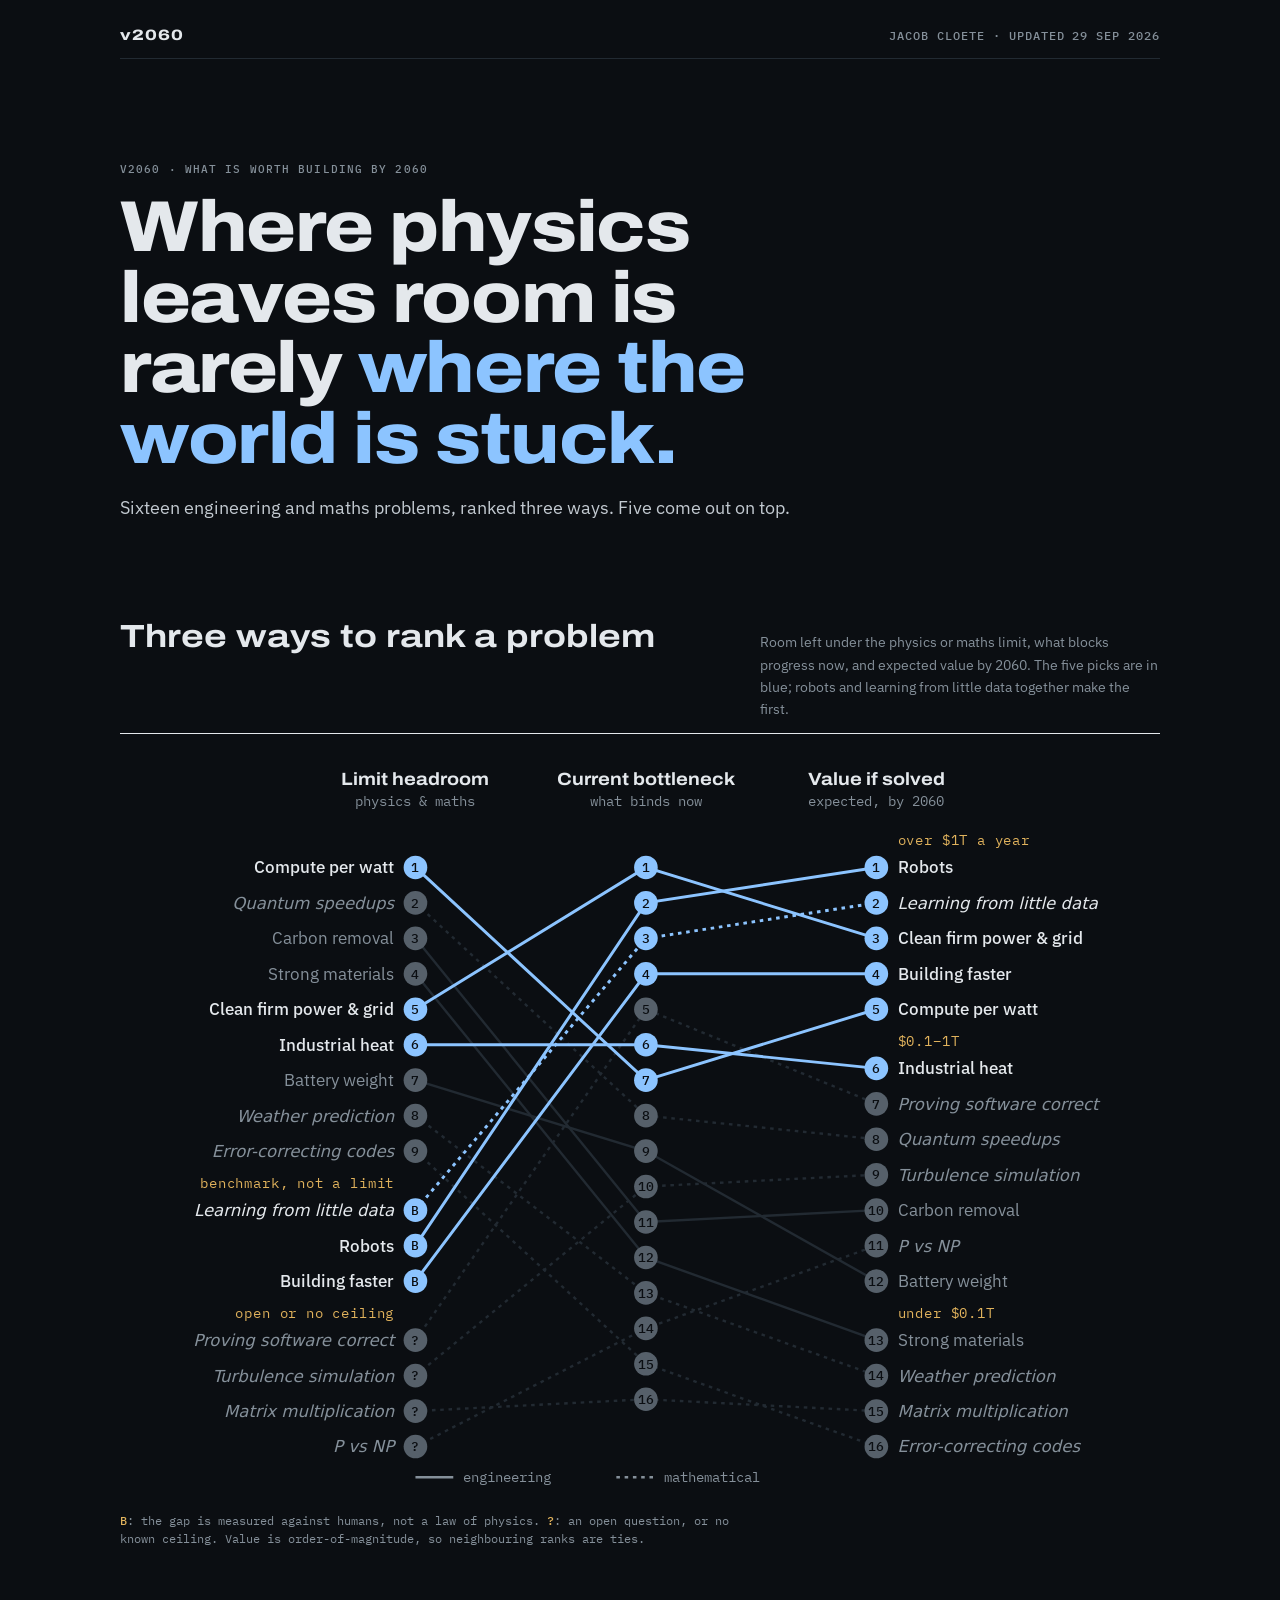
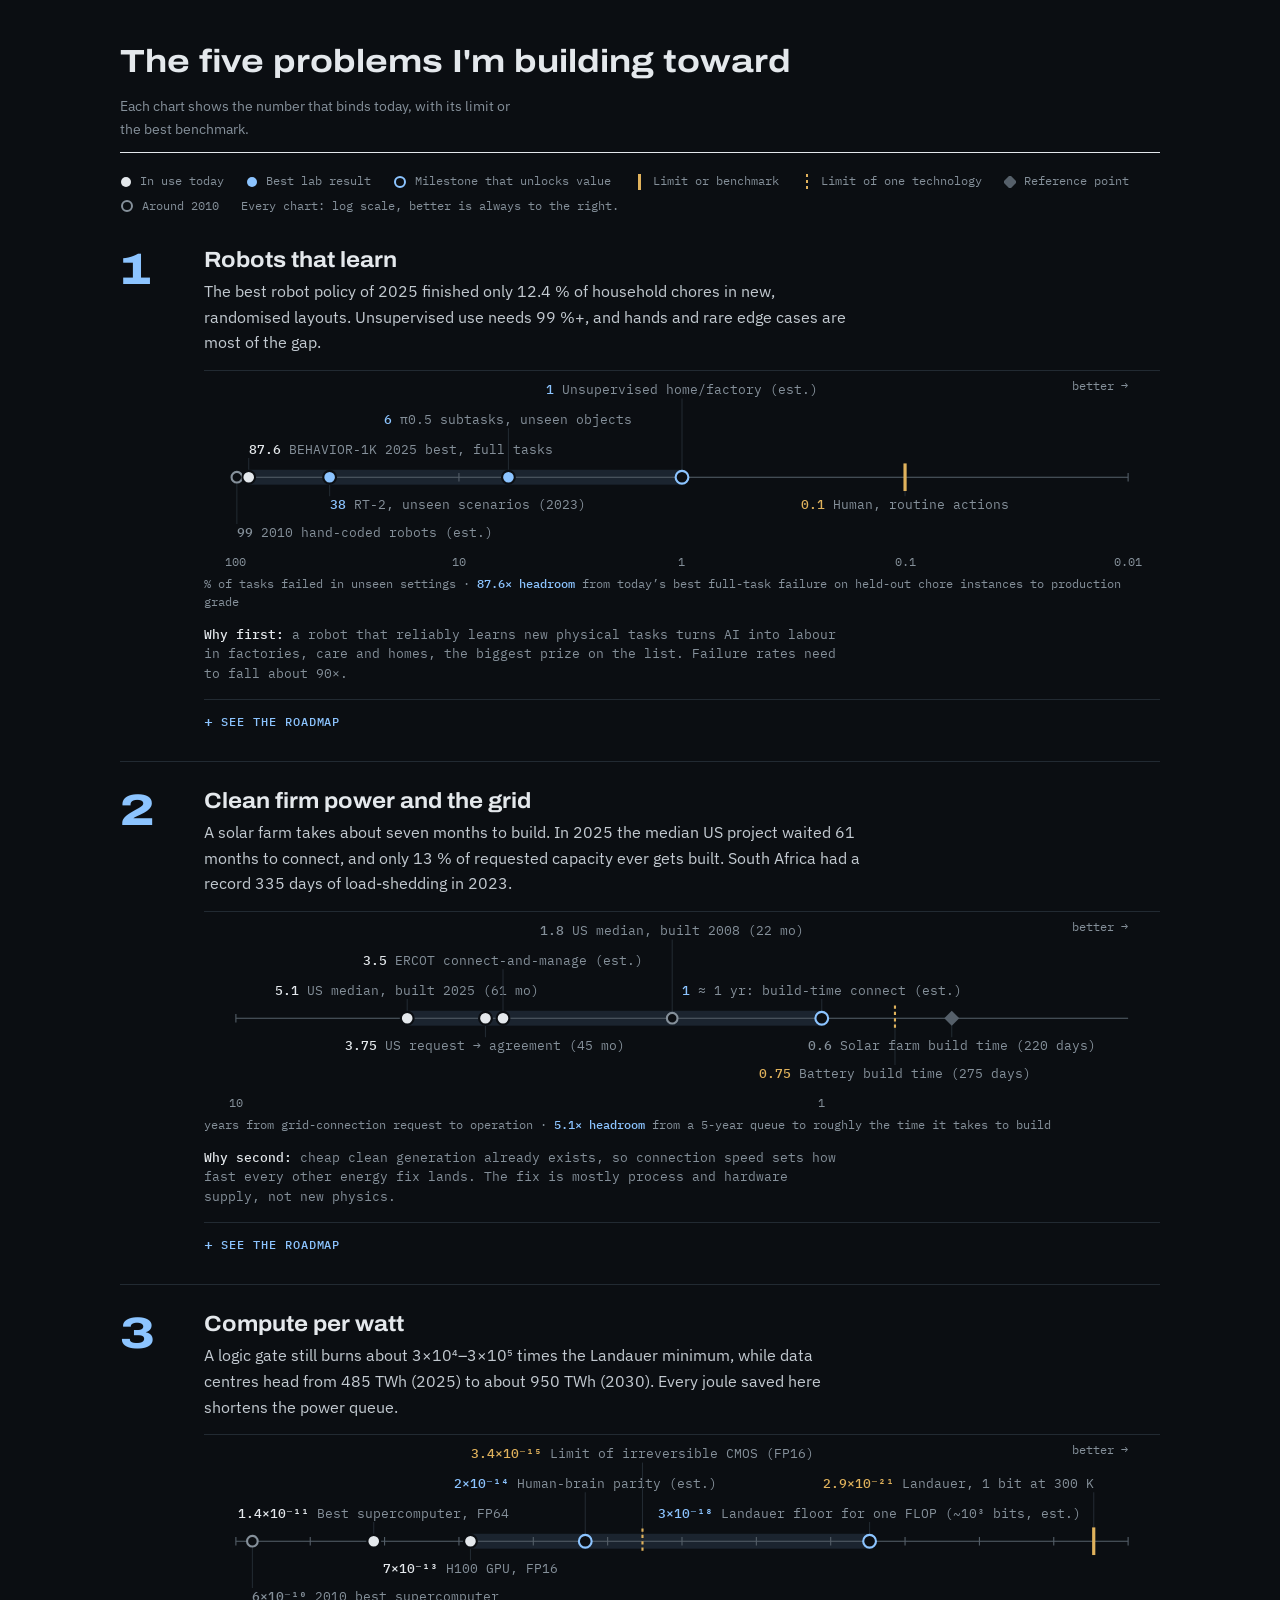
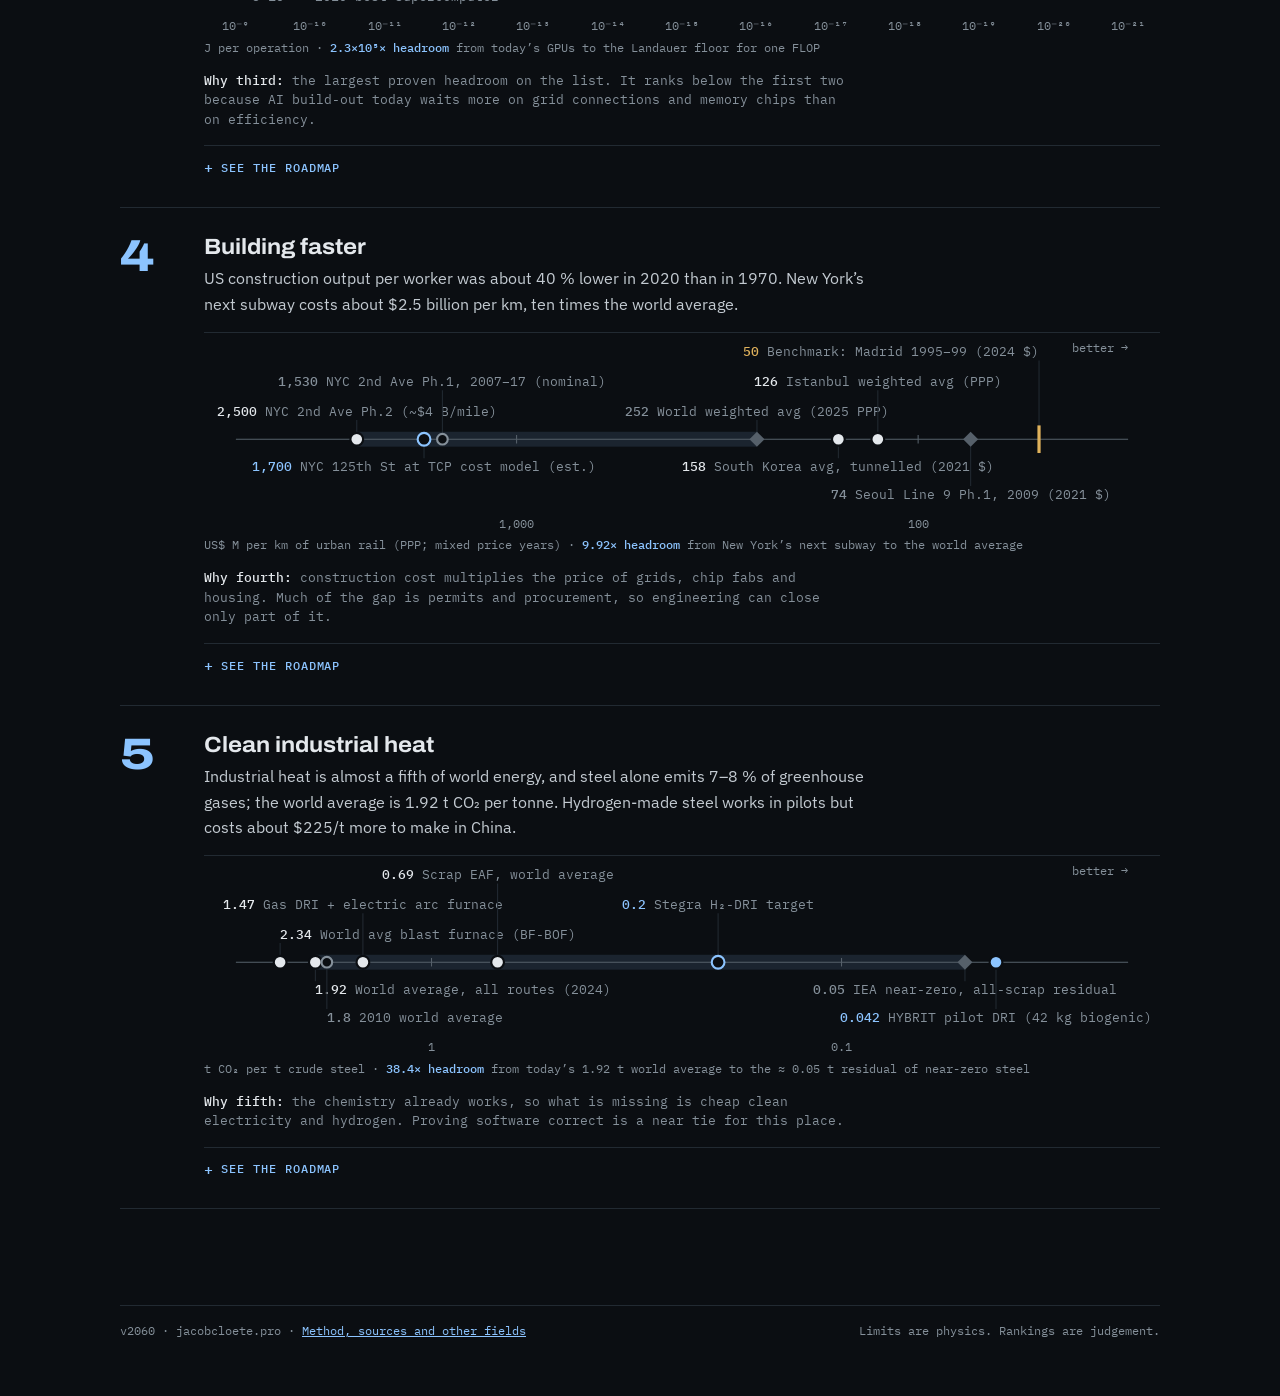
==== commit e259e0c6: "Second data audit: fix 22 more mistakes - 2010 rings on the notes chart recomputed on the same basis" ====
--- a/index.html
+++ b/index.html
@@ -168,7 +168,7 @@
 </head>
 <body>
 <div class="wrap">
-  <header class="top"><span class="mark">v2060</span><span>Jacob Cloete · updated 28 Sep 2026</span></header>
+  <header class="top"><span class="mark">v2060</span><span>Jacob Cloete · updated 29 Sep 2026</span></header>
 
   <section>
     <span class="k">v2060 · what is worth building by 2060</span>
@@ -229,7 +229,7 @@
         <p class="why">Industrial heat is almost a fifth of world energy, and steel alone emits 7–8 % of greenhouse gases; the world average is 1.92 t CO₂ per tonne. Hydrogen-made steel works in pilots but costs about $225/t more to make in China.</p>
         <div class="ladder" data-k="heat"></div>
         <p class="rank"><b>Why fifth:</b> the chemistry already works, so what is missing is cheap clean electricity and hydrogen. Proving software correct is a near tie for this place.</p>
-        <details class="rd"><summary>See the roadmap</summary><figure class="sketch"><svg viewBox="0 0 640 252" role="img" aria-label="Making iron means pulling oxygen off iron ore. In a blast furnace, carbon monoxide from coal takes the oxygen and leaves as carbon dioxide, about 2.3 tonnes per tonne of steel. In hydrogen direct reduction, hydrogen takes it and leaves as water; the HYBRIT pilot emitted 0.04 tonnes. The minimum energy is 8.4 GJ per tonne against a world average of 21."><defs><marker id="sk-heat" viewBox="0 0 8 8" refX="7" refY="4" markerWidth="7" markerHeight="7" orient="auto-start-reverse"><path d="M0,0 L8,4 L0,8 z" fill="#85909A"/></marker><marker id="sk-heatA" viewBox="0 0 8 8" refX="7" refY="4" markerWidth="7" markerHeight="7" orient="auto-start-reverse"><path d="M0,0 L8,4 L0,8 z" fill="#8CC4FF"/></marker></defs><text x="20" y="32" font-family="IBM Plex Mono,monospace" font-size="15" font-weight="400" fill="#C3CAD1" text-anchor="start">Making iron means pulling oxygen off the ore</text><text x="20" y="70" font-family="IBM Plex Sans,system-ui,sans-serif" font-size="17" font-weight="500" fill="#E4E8EC" text-anchor="start">Blast furnace: coal takes the oxygen</text><rect x="20" y="82" width="92" height="34" rx="4" fill="#11161C" stroke="#C3CAD1" stroke-width="2"/><text x="66" y="104" font-family="IBM Plex Mono,monospace" font-size="15" font-weight="500" fill="#E4E8EC" text-anchor="middle">Fe₂O₃</text><text x="128" y="104" font-family="IBM Plex Mono,monospace" font-size="16" font-weight="400" fill="#85909A" text-anchor="start">+</text><text x="150" y="104" font-family="IBM Plex Mono,monospace" font-size="15" font-weight="400" fill="#E4E8EC" text-anchor="start">3 CO</text><line x1="212" y1="99" x2="262" y2="99" stroke="#85909A" stroke-width="2" stroke-linecap="round" marker-end="url(#sk-heat)"/><text x="272" y="104" font-family="IBM Plex Mono,monospace" font-size="15" font-weight="500" fill="#E4E8EC" text-anchor="start">2 Fe</text><text x="318" y="104" font-family="IBM Plex Mono,monospace" font-size="16" font-weight="400" fill="#85909A" text-anchor="start">+</text><text x="338" y="104" font-family="IBM Plex Mono,monospace" font-size="15" font-weight="500" fill="#E0B25C" text-anchor="start">3 CO₂</text><text x="438" y="104" font-family="IBM Plex Mono,monospace" font-size="14" font-weight="400" fill="#E0B25C" text-anchor="start">≈ 2.3 t CO₂ per t</text><line x1="20" y1="132" x2="620" y2="132" stroke="#56606A" stroke-width="1" stroke-linecap="round"/><text x="20" y="160" font-family="IBM Plex Sans,system-ui,sans-serif" font-size="17" font-weight="500" fill="#E4E8EC" text-anchor="start">Hydrogen DRI: hydrogen takes it</text><rect x="20" y="172" width="92" height="34" rx="4" fill="#11161C" stroke="#C3CAD1" stroke-width="2"/><text x="66" y="194" font-family="IBM Plex Mono,monospace" font-size="15" font-weight="500" fill="#E4E8EC" text-anchor="middle">Fe₂O₃</text><text x="128" y="194" font-family="IBM Plex Mono,monospace" font-size="16" font-weight="400" fill="#85909A" text-anchor="start">+</text><text x="150" y="194" font-family="IBM Plex Mono,monospace" font-size="15" font-weight="400" fill="#E4E8EC" text-anchor="start">3 H₂</text><line x1="212" y1="189" x2="262" y2="189" stroke="#85909A" stroke-width="2" stroke-linecap="round" marker-end="url(#sk-heat)"/><text x="272" y="194" font-family="IBM Plex Mono,monospace" font-size="15" font-weight="500" fill="#E4E8EC" text-anchor="start">2 Fe</text><text x="318" y="194" font-family="IBM Plex Mono,monospace" font-size="16" font-weight="400" fill="#85909A" text-anchor="start">+</text><text x="338" y="194" font-family="IBM Plex Mono,monospace" font-size="15" font-weight="500" fill="#8CC4FF" text-anchor="start">3 H₂O</text><text x="438" y="194" font-family="IBM Plex Mono,monospace" font-size="14" font-weight="400" fill="#8CC4FF" text-anchor="start">HYBRIT pilot 0.04 t</text><text x="20" y="238" font-family="IBM Plex Mono,monospace" font-size="15" font-weight="400" fill="#E0B25C" text-anchor="start">minimum energy 8.4 GJ/t · world average 21</text></svg><figcaption>Swap the molecule that carries the oxygen away and the carbon dioxide becomes water.</figcaption></figure><figure class="road" data-r="heat"></figure></details>
+        <details class="rd"><summary>See the roadmap</summary><figure class="sketch"><svg viewBox="0 0 640 252" role="img" aria-label="Making iron means pulling oxygen off iron ore. In a blast furnace, carbon monoxide from coal takes the oxygen and leaves as carbon dioxide, about 2.3 tonnes per tonne of steel. In hydrogen direct reduction, hydrogen takes it and leaves as water; the HYBRIT pilot emitted 0.04 tonnes. The minimum energy is 8.4 GJ per tonne against a world average of 21."><defs><marker id="sk-heat" viewBox="0 0 8 8" refX="7" refY="4" markerWidth="7" markerHeight="7" orient="auto-start-reverse"><path d="M0,0 L8,4 L0,8 z" fill="#85909A"/></marker><marker id="sk-heatA" viewBox="0 0 8 8" refX="7" refY="4" markerWidth="7" markerHeight="7" orient="auto-start-reverse"><path d="M0,0 L8,4 L0,8 z" fill="#8CC4FF"/></marker></defs><text x="20" y="32" font-family="IBM Plex Mono,monospace" font-size="15" font-weight="400" fill="#C3CAD1" text-anchor="start">Making iron means pulling oxygen off the ore</text><text x="20" y="70" font-family="IBM Plex Sans,system-ui,sans-serif" font-size="17" font-weight="500" fill="#E4E8EC" text-anchor="start">Blast furnace: coal takes the oxygen</text><rect x="20" y="82" width="92" height="34" rx="4" fill="#11161C" stroke="#C3CAD1" stroke-width="2"/><text x="66" y="104" font-family="IBM Plex Mono,monospace" font-size="15" font-weight="500" fill="#E4E8EC" text-anchor="middle">Fe₂O₃</text><text x="128" y="104" font-family="IBM Plex Mono,monospace" font-size="16" font-weight="400" fill="#85909A" text-anchor="start">+</text><text x="150" y="104" font-family="IBM Plex Mono,monospace" font-size="15" font-weight="400" fill="#E4E8EC" text-anchor="start">3 CO</text><line x1="212" y1="99" x2="262" y2="99" stroke="#85909A" stroke-width="2" stroke-linecap="round" marker-end="url(#sk-heat)"/><text x="272" y="104" font-family="IBM Plex Mono,monospace" font-size="15" font-weight="500" fill="#E4E8EC" text-anchor="start">2 Fe</text><text x="318" y="104" font-family="IBM Plex Mono,monospace" font-size="16" font-weight="400" fill="#85909A" text-anchor="start">+</text><text x="338" y="104" font-family="IBM Plex Mono,monospace" font-size="15" font-weight="500" fill="#E0B25C" text-anchor="start">3 CO₂</text><text x="438" y="104" font-family="IBM Plex Mono,monospace" font-size="14" font-weight="400" fill="#E0B25C" text-anchor="start">≈ 2.3 t CO₂ per t</text><line x1="20" y1="132" x2="620" y2="132" stroke="#56606A" stroke-width="1" stroke-linecap="round"/><text x="20" y="160" font-family="IBM Plex Sans,system-ui,sans-serif" font-size="17" font-weight="500" fill="#E4E8EC" text-anchor="start">Hydrogen DRI: hydrogen takes it</text><rect x="20" y="172" width="92" height="34" rx="4" fill="#11161C" stroke="#C3CAD1" stroke-width="2"/><text x="66" y="194" font-family="IBM Plex Mono,monospace" font-size="15" font-weight="500" fill="#E4E8EC" text-anchor="middle">Fe₂O₃</text><text x="128" y="194" font-family="IBM Plex Mono,monospace" font-size="16" font-weight="400" fill="#85909A" text-anchor="start">+</text><text x="150" y="194" font-family="IBM Plex Mono,monospace" font-size="15" font-weight="400" fill="#E4E8EC" text-anchor="start">3 H₂</text><line x1="212" y1="189" x2="262" y2="189" stroke="#85909A" stroke-width="2" stroke-linecap="round" marker-end="url(#sk-heat)"/><text x="272" y="194" font-family="IBM Plex Mono,monospace" font-size="15" font-weight="500" fill="#E4E8EC" text-anchor="start">2 Fe</text><text x="318" y="194" font-family="IBM Plex Mono,monospace" font-size="16" font-weight="400" fill="#85909A" text-anchor="start">+</text><text x="338" y="194" font-family="IBM Plex Mono,monospace" font-size="15" font-weight="500" fill="#8CC4FF" text-anchor="start">3 H₂O</text><text x="438" y="194" font-family="IBM Plex Mono,monospace" font-size="14" font-weight="400" fill="#8CC4FF" text-anchor="start">HYBRIT ≈ 0 t fossil</text><text x="20" y="238" font-family="IBM Plex Mono,monospace" font-size="15" font-weight="400" fill="#E0B25C" text-anchor="start">minimum energy 8.4 GJ/t · world average 21</text></svg><figcaption>Swap the molecule that carries the oxygen away and the carbon dioxide becomes water.</figcaption></figure><figure class="road" data-r="heat"></figure></details>
       </div></li>
     </ol>
   </section>
@@ -255,7 +255,7 @@
   [99,'then','2010 hand-coded robots (est.)',3],
   [87.6,'now','BEHAVIOR-1K 2025 best, full tasks',0],
   [38,'lab','RT-2, unseen scenarios (2023)',1],
-  [6,'lab','π0.5 subtasks in unseen homes',2],
+  [6,'lab','π0.5 subtasks, unseen objects',2],
   [1,'mile','Unsupervised home/factory (est.)',4],
   [0.1,'limit','Human, routine actions',1,'0.1']],
   gap:[87.6,1],note:'from today’s best full-task failure on held-out chore instances to production grade'},
@@ -270,7 +270,7 @@
   gap:[5.1,1.0],note:'from a 5-year queue to roughly the time it takes to build'},
  build:{unit:'US$ M per km of urban rail (PPP; mixed price years)',a:5000,b:30,pts:[
   [2500,'now','NYC 2nd Ave Ph.2 (~$4 B/mile)',0],
-  [1700,'mile','NYC at TCP cost model (est.)',1],
+  [1700,'mile','NYC 125th St at TCP cost model (est.)',1],
   [1530,'then','NYC 2nd Ave Ph.1, 2007–17 (nominal)',2],
   [252,'ref','World weighted avg (2025 PPP)',0],
   [158,'now','South Korea avg, tunnelled (2021 $)',1],
@@ -375,7 +375,7 @@
  compute:{cap:'Transistor scaling alone stalls near 10⁻¹⁸ J per switch. Past that, the roadmap needs logic that recovers its energy (reversible or superconducting) to approach Landauer.',st:[
   {id:'s1',c:0,l:1,w:'2026–2028',t:'Gate-all-around + backside power',m:'≈ 46 fJ per FP4 op (Rubin); 73 GFLOPS/W FP64 system',tech:'N2 / 18A, A16 Super Power Rail, FP4/FP8, HBM4',who:'TSMC, Intel, NVIDIA, AMD',b:'Moving data costs more than the arithmetic',src:'https://top500.org/lists/green500/list/2026/06/'},
   {id:'s3',c:1,l:0,w:'2027–2035',t:'In-memory, analog and photonic compute',m:'IBM analog chip 12.4 TOPS/W (≈ 80 fJ/op)',tech:'PCM / RRAM analog, SRAM compute-in-memory, photonic MACs',who:'IBM, TSMC, Lightmatter, EnCharge',b:'Converter overhead and precision; mainly helps AI',src:'https://www.nature.com/articles/s41586-023-06337-5'},
-  {id:'s2',c:1,l:1,w:'2028–2032',t:'Ångström nodes → CFET',m:'≈ 15–20 % better perf/W per node (est.)',tech:'A14 / 14A, stacked CFET, supply voltage 0.45 → 0.42 V',who:'TSMC, Intel, Samsung, imec',b:'Voltage and capacitance have stopped scaling',src:'https://irds.ieee.org/images/files/pdf/2024/2024IRDS_MM.pdf'},
+  {id:'s2',c:1,l:1,w:'2028–2032',t:'Ångström nodes → CFET',m:'≈ 25–30 % less power per node (A14 vs N2)',tech:'A14 / 14A, stacked CFET, supply voltage 0.45 → 0.42 V',who:'TSMC, Intel, Samsung, imec',b:'Voltage and capacitance have stopped scaling',src:'https://irds.ieee.org/images/files/pdf/2024/2024IRDS_MM.pdf'},
   {id:'s4',c:2,l:1,w:'2032–2040',t:'3D stacking + 2D-material channels',m:'≈ 10–50 aJ per gate switch (est.)',tech:'Monolithic 3D, 2D TMD channels (imec A3/A2), ≈ 0.38 V',who:'imec, TSMC, Intel, CEA-Leti',b:'60 mV/decade floor: irreversible CMOS stalls near 10⁻¹⁸ J',src:'https://www.imec-int.com/en/articles/introducing-2d-material-based-devices-logic-scaling-roadmap'},
   {id:'s5a',c:3,l:1,w:'2027–2040',t:'Adiabatic / reversible CMOS',m:'Vaire test chip recovers 1.4–1.8× energy',tech:'Resonant energy-recovery clocks, reversible logic',who:'Vaire Computing, Sandia',b:'Slower switching, resonator Q, design tools',src:'https://www.eetimes.com/vaire-demos-energy-recovery-with-reversible-computing-test-chip/'},
   {id:'s5b',c:3,l:2,w:'2030–2040',t:'Superconducting / spin logic',m:'AQFP ≈ 10 zJ per gate at 4 K; ≈ 4 aJ with cooling',tech:'AQFP, RSFQ, MESO spin logic',who:'Yokohama Natl Univ, SEEQC, NIST, Intel',b:'Cryogenic cooling and memory density',src:'https://www.nature.com/articles/s41598-019-46595-w'},
@@ -383,7 +383,7 @@
   e:[['s1','s2','node scaling'],['s1','s3','fix data movement'],['s2','s4','CFET → 3D'],['s3','s4','on 3D stacks'],['s4','s5a','below 10⁻¹⁸ J'],['s4','s5b','cryogenic'],['s5a','s6','main path'],['s5b','s6','']]},
  robot:{cap:'Learned robots already generalise step by step, but errors compound over long tasks. The path goes through much more data (real, simulated and world-model), touch-rich hands and fleet deployment that turns every failure into training data.',st:[
   {id:'s1',c:0,l:1,w:'2023–2026',t:'Large teleop datasets',m:'Open X-Embodiment: 1M+ trajectories, 22 robots; BEHAVIOR: 10,000 demos (1,200 h)',tech:'Teleoperation rigs, pooled cross-embodiment datasets, AgiBot World',who:'Google DeepMind, Stanford, AgiBot, TRI',b:'Human teleop hours are slow and costly',src:'https://robotics-transformer-x.github.io/'},
-  {id:'s2',c:1,l:1,w:'2023–2028',t:'Vision-language-action foundation models',m:'RT-2 unseen 32 → 62 %; π0.5 94 % subtask success in new homes',tech:'RT-2, π0 / π0.5, Gemini Robotics, GR00T N1, Helix',who:'Google DeepMind, Physical Intelligence, NVIDIA, Figure',b:'Long-horizon errors compound; 50–100 demos per new task',src:'https://www.pi.website/blog/pi05'},
+  {id:'s2',c:1,l:1,w:'2023–2028',t:'Vision-language-action foundation models',m:'RT-2 unseen 32 → 62 %; π0.5 94 % subtask success with unseen objects',tech:'RT-2, π0 / π0.5, Gemini Robotics, GR00T N1, Helix',who:'Google DeepMind, Physical Intelligence, NVIDIA, Figure',b:'Long-horizon errors compound; 50–100 demos per new task',src:'https://www.pi.website/blog/pi05'},
   {id:'s3',c:1,l:0,w:'2025–2032',t:'Sim-to-real and world models',m:'GR00T: 780k synthetic trajectories in 11 h ≈ 6,500 h of demos; +40 %',tech:'Isaac Sim / Newton physics, generative world models, synthetic data',who:'NVIDIA, Google DeepMind, 1X',b:'Contact physics and the sim-to-real gap',src:'https://nvidianews.nvidia.com/news/nvidia-isaac-gr00t-n1-open-humanoid-robot-foundation-model-simulation-frameworks'},
   {id:'s4',c:2,l:2,w:'2025–2033',t:'Tactile dexterous hands',m:'Digit 360 fingertip senses forces down to 1 mN',tech:'Optical tactile skins, 20+ DoF hands, visuo-tactile policies',who:'Meta FAIR, GelSight, Shadow Robot, Tesla',b:'Durable, cheap hands; little tactile training data',src:'https://www.therobotreport.com/gelsight-meta-ai-release-digit-360-tactile-sensor-for-robotic-fingers/'},
   {id:'s5',c:3,l:1,w:'2025–2038',t:'Fleet deployment in factories and homes',m:'Figure 02 at BMW: 1,250 h, 90,000 parts; ~13,000 humanoids shipped in 2025',tech:'Humanoids and mobile manipulators, fleet data flywheel, remote-assist fallback',who:'Figure, AgiBot, Unitree, UBTECH, Agility, 1X',b:'Safety, uptime and cost per hour versus human labour',src:'https://www.press.bmwgroup.com/global/article/detail/T0455864EN/bmw-group-to-deploy-humanoid-robots-in-production-in-germany-for-the-first-time?language=en'},
@@ -432,15 +432,15 @@
   s3:{d:['industry','startup','research institute'],w:['US','China','Norway'],x:['NVIDIA (industry, US)','Google DeepMind (industry, US / UK)','1X (startup, Norway / US)','Shanghai AI Lab (research institute, China)']},
   s4:{d:['industry','startup'],w:['US','UK'],x:['Meta FAIR (industry, US)','GelSight (startup, US)','Shadow Robot (industry, UK)','Tesla (industry, US)']},
   s5:{d:['startup','industry'],w:['China','US','Germany'],x:['AgiBot (startup, China)','Unitree (startup, China)','UBTECH (industry, China)','Figure AI (startup, US)','Agility Robotics (startup, US)','BMW (industry, Germany)']},
-  s6:{e:1,d:['industry','startup','university'],w:['US','China'],x:['Google DeepMind (industry, US / UK)','Physical Intelligence (startup, US)','NVIDIA (industry, US)','AgiBot (startup, China)']}}},
+  s6:{e:1,d:['industry','startup'],w:['US','China'],x:['Google DeepMind (industry, US / UK)','Physical Intelligence (startup, US)','NVIDIA (industry, US)','AgiBot (startup, China)']}}},
  power:{sum:'Queue reform is a US regulatory story (FERC and the ISOs), with 2,061 GW waiting at the end of 2025; HVDC and transformer supply are led by China, Hitachi Energy, Siemens Energy and GE Vernova. South Africa is adopting a connect-and-manage style rule, capped curtailment, to free grid in the Cape.',src:'https://emp.lbl.gov/news/backlog-power-plants-seeking-transmission-grid-connection-eased-somewhat-2025-amidst',st:{
   s1:{d:['policy','industry'],w:['US','South Africa','UK'],x:['FERC (policy, US)','PJM (industry, US)','ERCOT (industry, US)','NERSA (policy, South Africa)','Eskom / NTCSA (industry, South Africa)','NESO (industry, UK)']},
-  s2:{d:['industry','startup'],w:['US'],x:['Google / Tapestry (industry, US)','PJM (industry, US)','Pearl Street Technologies / Enverus (industry, US)','MISO (industry, US)']},
+  s2:{d:['industry'],w:['US'],x:['Google / Tapestry (industry, US)','PJM (industry, US)','Pearl Street Technologies / Enverus (industry, US)','MISO (industry, US)']},
   s3:{d:['research institute','university','industry','startup'],w:['US','Belgium'],x:['GridLab (research institute, US)','UC Berkeley (university, US)','CTC Global (industry, US)','TS Conductor (startup, US)','Elia (industry, Belgium)']},
   s4:{d:['industry'],w:['Switzerland','Germany','US','South Korea','China'],x:['Hitachi Energy (industry, Switzerland)','Siemens Energy (industry, Germany)','GE Vernova (industry, US)','Hyundai Electric (industry, South Korea)','XD / TBEA (industry, China)']},
   s5:{d:['startup','industry'],w:['US','Canada'],x:['Form Energy (startup, US)','Great River Energy (industry, US)','ESS Inc (startup, US)','Hydrostor (startup, Canada)']},
   s6:{d:['industry','startup'],w:['China','US','Switzerland'],x:['State Grid (industry, China)','Pattern Energy (industry, US)','Fervo Energy (startup, US)','Hitachi Energy (industry, Switzerland)']},
-  s7:{e:1,d:['policy','industry'],w:['US','China','EU','South Africa'],x:['FERC (policy, US)','ISOs / RTOs (industry, US)','ENTSO-E (industry, EU)','NTCSA (industry, South Africa)']}}},
+  s7:{e:1,d:['policy','industry'],w:['US','China','EU','South Africa'],x:['FERC (policy, US)','ISOs / RTOs (industry, US)','ENTSO-E (industry, EU)','NTCSA (industry, South Africa)','State Grid (industry, China)']}}},
  build:{sum:'The cheapest builders are Spain, Italy, Turkey and South Korea, run by public owners with in-house engineers; the US is the 6th most expensive country and New York is 8–12× the baseline. Robotics start-ups are mostly US and Australian; Singapore, Sweden and Japan lead industrialised building.',src:'https://transitcosts.com/wp-content/uploads/TCP_Executive_Summary.pdf',st:{
   s1:{d:['policy'],w:['US'],x:['Council on Environmental Quality (policy, US)','US Congress (policy, US)','Federal Transit Administration (policy, US)']},
   s2:{d:['policy','university','industry'],w:['Spain','Italy','Turkey','South Korea','US'],x:['Metro de Madrid (policy, Spain)','Transit Costs Project, NYU Marron (university, US)','Istanbul Metropolitan Municipality (policy, Turkey)','Webuild (industry, Italy)','MTA Construction & Development (policy, US)']},
@@ -449,12 +449,12 @@
   s5:{d:['policy','industry'],w:['Singapore','Japan','UK','China'],x:['Building and Construction Authority (policy, Singapore)','Sekisui House (industry, Japan)','Laing O’Rourke (industry, UK)','Broad Group (industry, China)']},
   s6:{e:1,d:['industry'],w:['Sweden','Japan'],x:['BoKlok (industry, Sweden)','Lindbäcks (industry, Sweden)','Sekisui House (industry, Japan)','Daiwa House (industry, Japan)']}}},
  heat:{sum:'China makes 52 % of the world’s steel (961 of 1,849 Mt in 2025) and leads by volume, while Sweden (Stegra, HYBRIT) and Germany lead hydrogen DRI and US startups lead ore electrolysis and heat batteries. Cost pressure is already closing mills: ArcelorMittal South Africa shut its long-steel plants in 2025.',src:'https://worldsteel.org/data/world-steel-in-figures/world-steel-in-figures-2026/',st:{
-  s1:{d:['industry','policy'],w:['US','China','EU','Turkey'],x:['Nucor (industry, US)','Steel Dynamics (industry, US)','China Baowu (industry, China)','NDRC / MIIT EAF target (policy, China)']},
+  s1:{d:['industry','policy'],w:['US','China','EU'],x:['Nucor (industry, US)','Steel Dynamics (industry, US)','China Baowu (industry, China)','CELSA (industry, Spain)','NDRC / MIIT EAF target (policy, China)']},
   s2:{d:['industry'],w:['Germany','China','South Africa'],x:['thyssenkrupp Steel (industry, Germany)','Salzgitter SALCOS (industry, Germany)','Baosteel Zhanjiang (industry, China)','HBIS (industry, China)','ArcelorMittal South Africa (industry, South Africa)']},
   s3:{d:['startup','industry','policy'],w:['Sweden','Germany','EU'],x:['Stegra (startup, Sweden)','HYBRIT: SSAB, LKAB, Vattenfall (industry, Sweden)','Salzgitter (industry, Germany)','EU Innovation Fund (policy, EU)']},
   s4:{d:['startup','industry'],w:['US','Germany'],x:['Rondo Energy (startup, US)','Antora Energy (startup, US)','Covestro Brunsbüttel (industry, Germany)','Poet (industry, US)']},
   s5:{d:['startup','university','industry'],w:['US','India'],x:['Boston Metal (startup, US)','Electra (startup, US)','MIT (university, US)','Nucor (industry, US)','Tata Steel (industry, India)']},
-  s6:{d:['startup','industry','policy'],w:['US','Switzerland','Germany'],x:['Sublime Systems (startup, US)','Brimstone (startup, US)','Holcim (industry, Switzerland)','Heidelberg Materials (industry, Germany)']},
+  s6:{d:['startup','industry'],w:['US','Switzerland','Germany'],x:['Sublime Systems (startup, US)','Brimstone (startup, US)','Holcim (industry, Switzerland)','Heidelberg Materials (industry, Germany)']},
   s7:{e:1,d:['industry','research institute'],w:['China','Sweden','Luxembourg','France'],x:['SSAB (industry, Sweden)','China Baowu (industry, China)','ArcelorMittal (industry, Luxembourg)','IEA (research institute, France)']}}},
 };
 (function(){
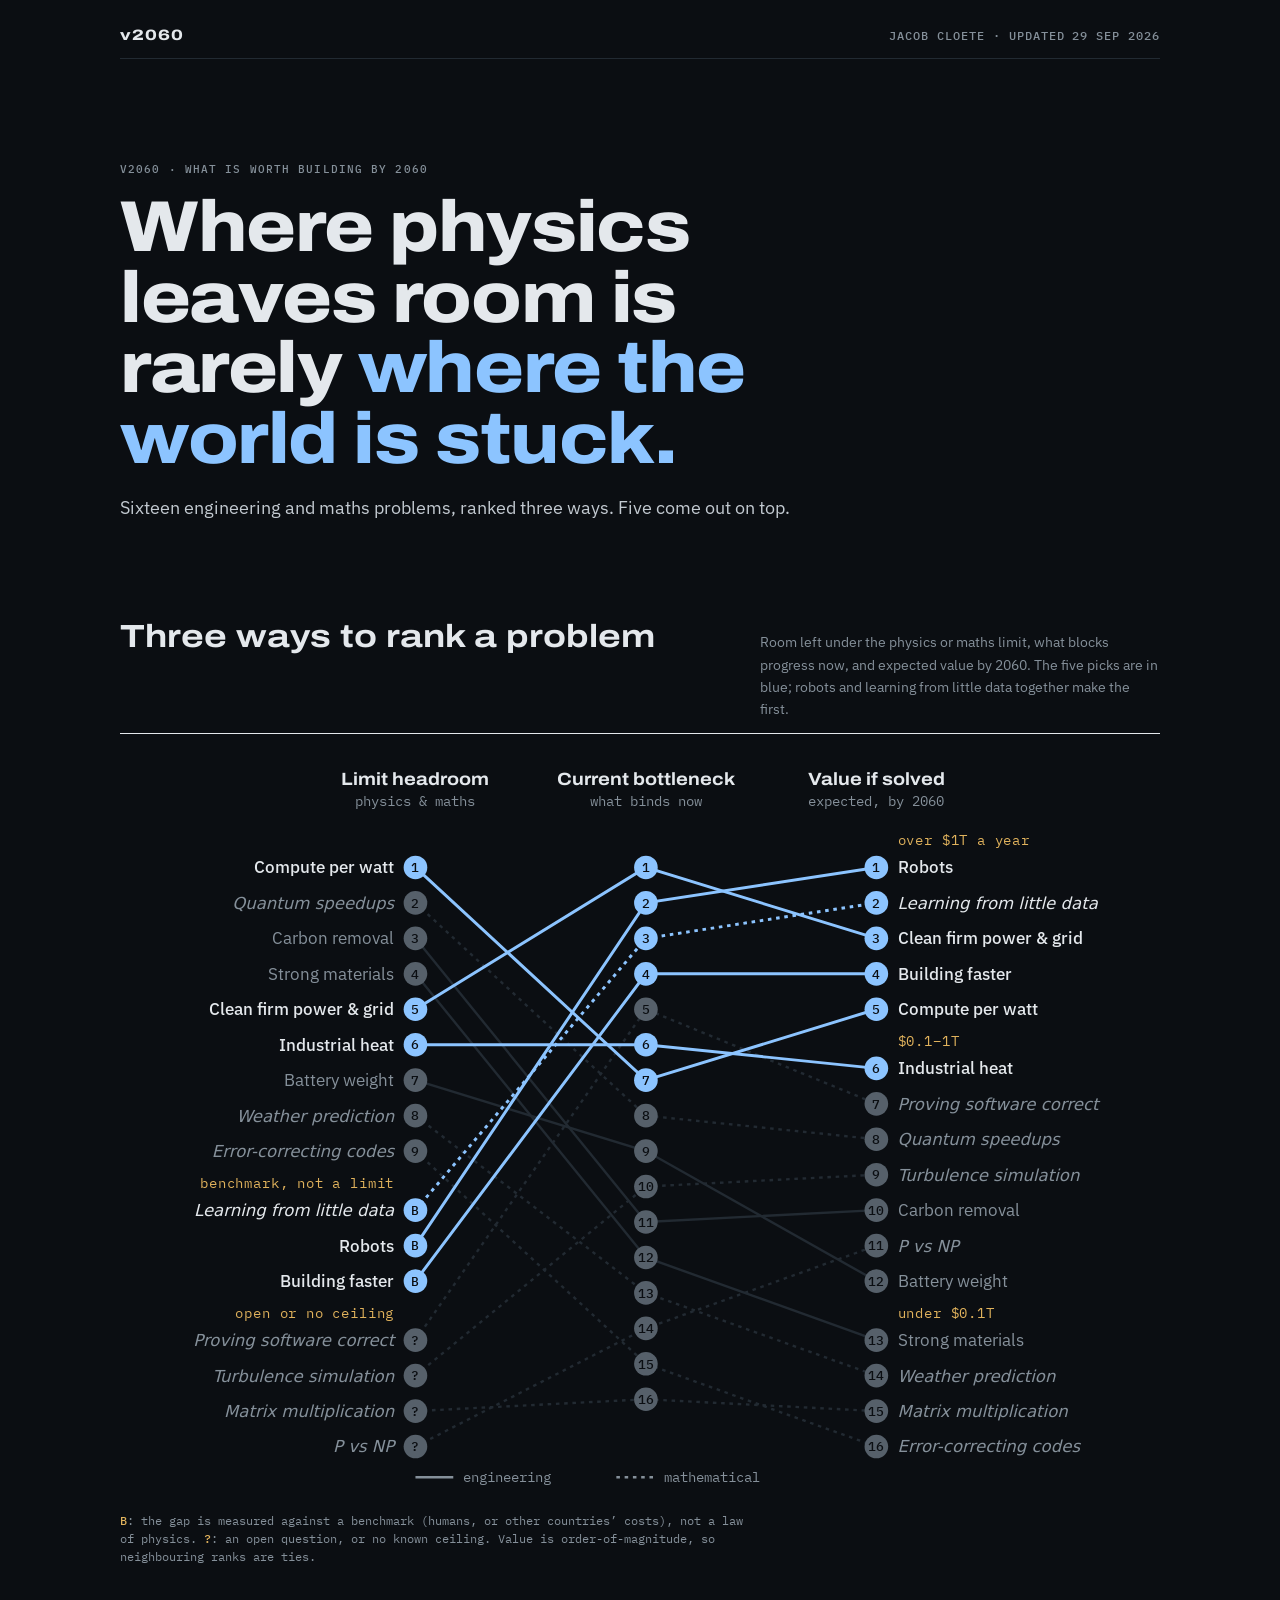
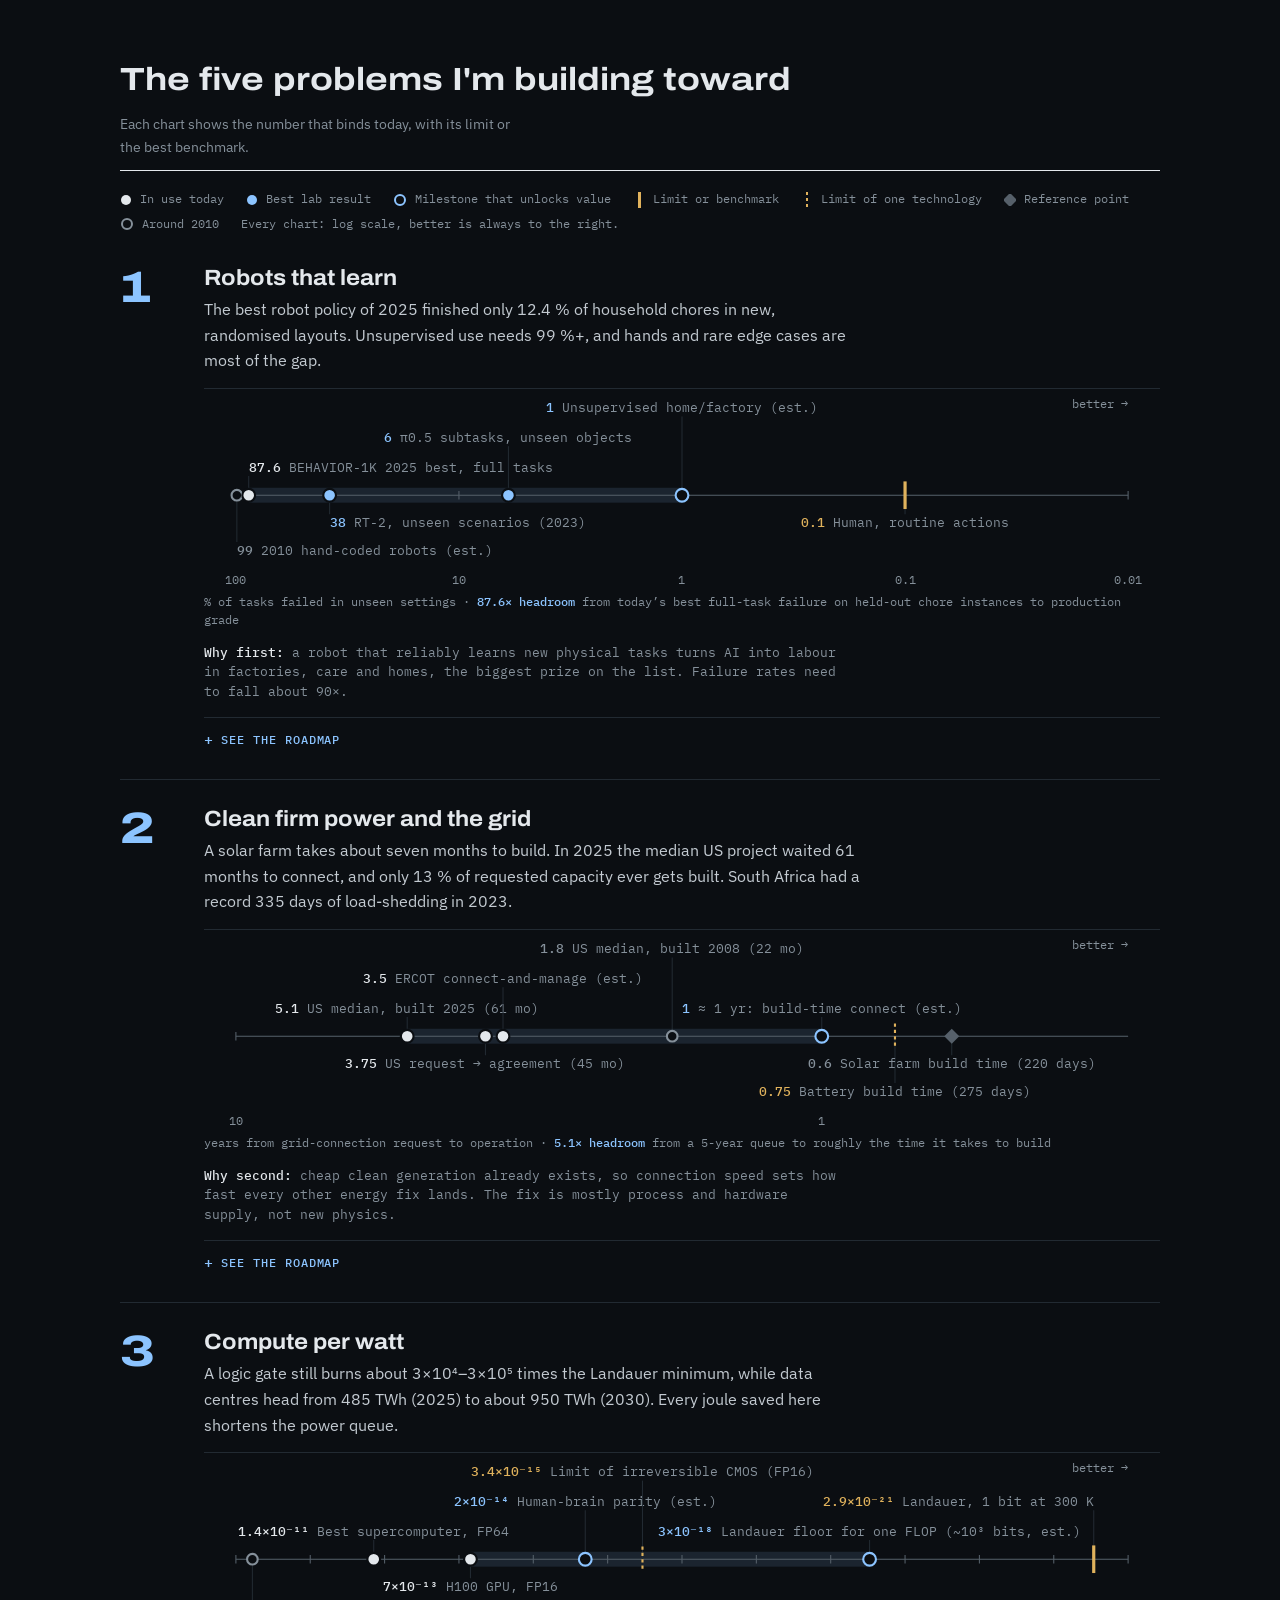
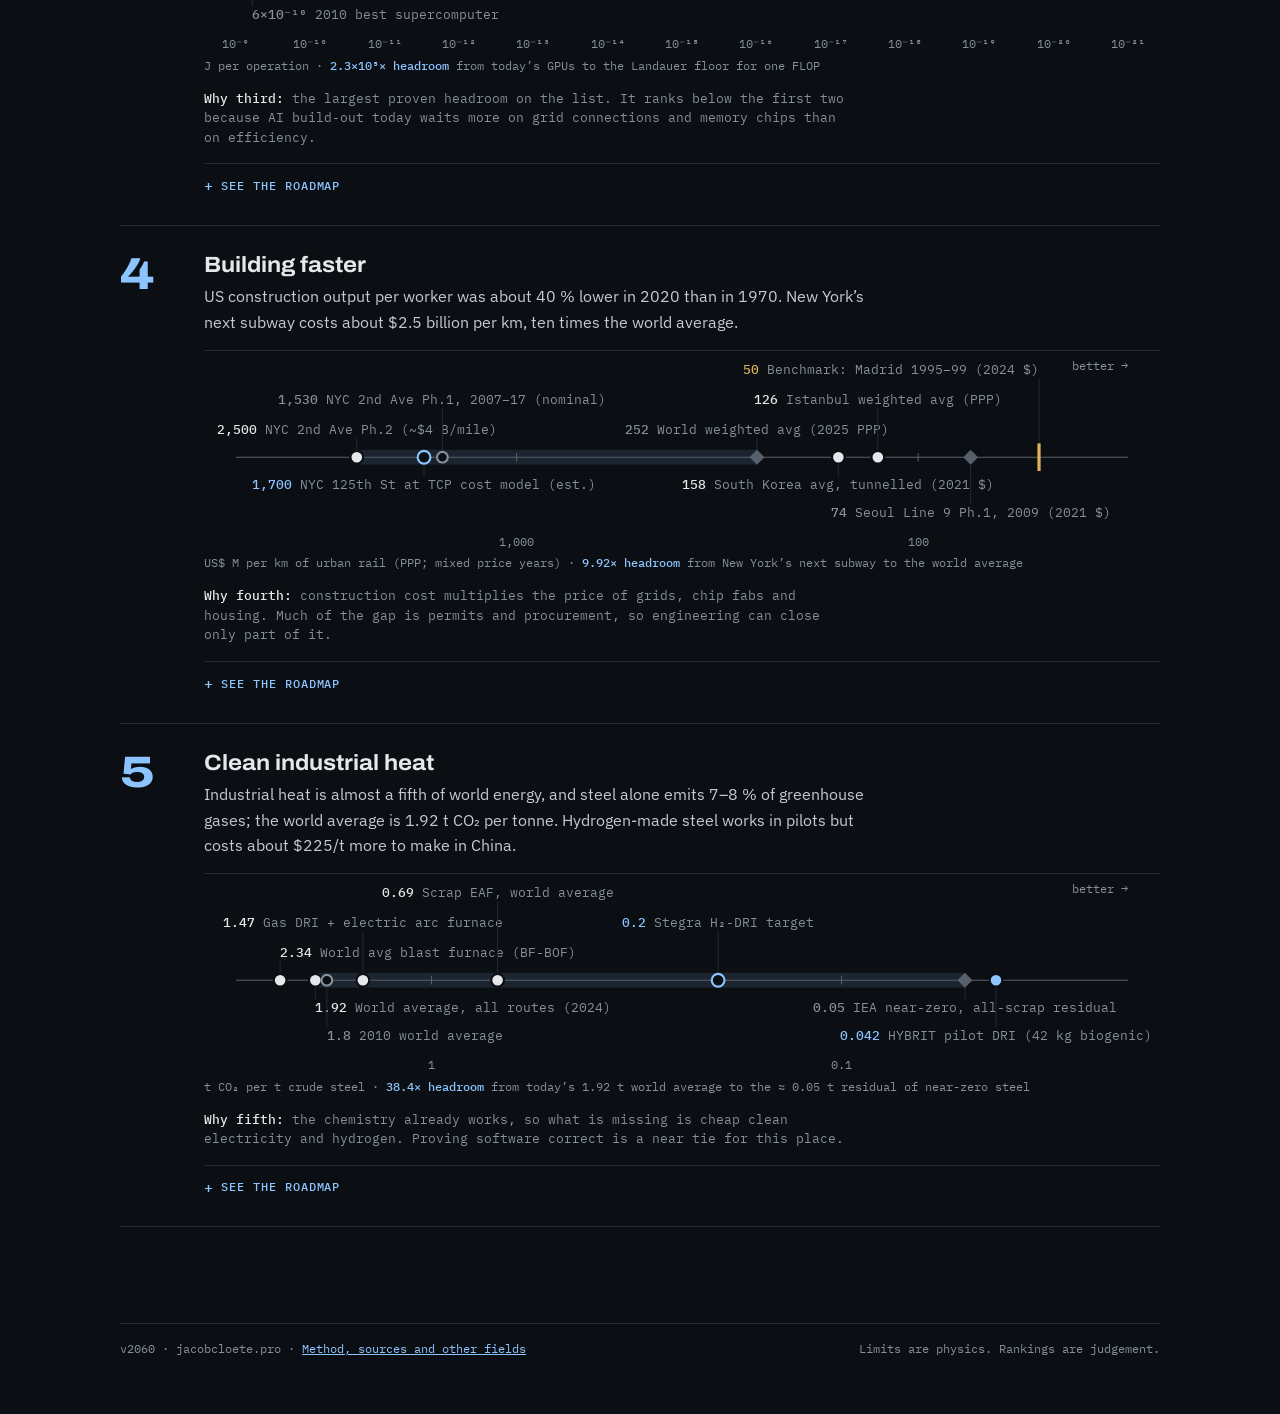
==== commit d7e06109: "Third data audit: fix 16 more mistakes - Ranking method no longer contradicts the chart: idealised l" ====
--- a/index.html
+++ b/index.html
@@ -3,7 +3,7 @@
 <head>
 <meta charset="utf-8">
 <meta name="viewport" content="width=device-width, initial-scale=1, viewport-fit=cover">
-<meta name="description" content="How far 27 engineering fields sit from their fundamental physical limits, and the five problems worth building toward by 2060.">
+<meta name="description" content="How far 25 engineering fields sit from their fundamental physical limits, and the five problems worth building toward by 2060.">
 <meta property="og:title" content="v2060 · Jacob Cloete">
 <meta property="og:description" content="Limits are physics. Rankings are judgement. Where engineering still has room to grow by 2060.">
 <title>v2060 · Jacob Cloete</title>
@@ -179,7 +179,7 @@
   <section aria-labelledby="r3">
     <div class="sec-head"><h2 id="r3">Three ways to rank a problem</h2><p>Room left under the physics or maths limit, what blocks progress now, and expected value by 2060. The five picks are in blue; robots and learning from little data together make the first.</p></div>
     <div class="rankc"><svg viewBox="0 0 880 630" role="img" aria-label="Sixteen problems ranked by limit headroom, current bottleneck and expected value. Robots and learning from little data (together the first pick), clean firm power, compute per watt, building faster and industrial heat are highlighted as the five picks."><text x="250" y="26" text-anchor="middle" class="bh">Limit headroom</text><text x="250" y="44" text-anchor="middle" class="bs">physics & maths</text><text x="445" y="26" text-anchor="middle" class="bh">Current bottleneck</text><text x="445" y="44" text-anchor="middle" class="bs">what binds now</text><text x="640" y="26" text-anchor="middle" class="bh">Value if solved</text><text x="640" y="44" text-anchor="middle" class="bs">expected, by 2060</text><text x="232" y="367" text-anchor="end" class="gl">benchmark, not a limit</text><text x="232" y="477" text-anchor="end" class="gl">open or no ceiling</text><text x="658" y="77" class="gl">over $1T a year</text><text x="658" y="247" class="gl">$0.1–1T</text><text x="658" y="477" class="gl">under $0.1T</text><g class="lo m"><polyline points="250,126 445,306 640,326" fill="none"/><circle cx="250" cy="126" r="10"/><text x="250" y="130" text-anchor="middle" class="rn">2</text><circle cx="445" cy="306" r="10"/><text x="445" y="310" text-anchor="middle" class="rn">8</text><circle cx="640" cy="326" r="10"/><text x="640" y="330" text-anchor="middle" class="rn">8</text><text x="232" y="131" text-anchor="end" class="nm">Quantum speedups</text><text x="658" y="331" class="nm">Quantum speedups</text></g><g class="lo"><polyline points="250,156 445,396 640,386" fill="none"/><circle cx="250" cy="156" r="10"/><text x="250" y="160" text-anchor="middle" class="rn">3</text><circle cx="445" cy="396" r="10"/><text x="445" y="400" text-anchor="middle" class="rn">11</text><circle cx="640" cy="386" r="10"/><text x="640" y="390" text-anchor="middle" class="rn">10</text><text x="232" y="161" text-anchor="end" class="nm">Carbon removal</text><text x="658" y="391" class="nm">Carbon removal</text></g><g class="lo"><polyline points="250,186 445,426 640,496" fill="none"/><circle cx="250" cy="186" r="10"/><text x="250" y="190" text-anchor="middle" class="rn">4</text><circle cx="445" cy="426" r="10"/><text x="445" y="430" text-anchor="middle" class="rn">12</text><circle cx="640" cy="496" r="10"/><text x="640" y="500" text-anchor="middle" class="rn">13</text><text x="232" y="191" text-anchor="end" class="nm">Strong materials</text><text x="658" y="501" class="nm">Strong materials</text></g><g class="lo"><polyline points="250,276 445,336 640,446" fill="none"/><circle cx="250" cy="276" r="10"/><text x="250" y="280" text-anchor="middle" class="rn">7</text><circle cx="445" cy="336" r="10"/><text x="445" y="340" text-anchor="middle" class="rn">9</text><circle cx="640" cy="446" r="10"/><text x="640" y="450" text-anchor="middle" class="rn">12</text><text x="232" y="281" text-anchor="end" class="nm">Battery weight</text><text x="658" y="451" class="nm">Battery weight</text></g><g class="lo m"><polyline points="250,306 445,456 640,526" fill="none"/><circle cx="250" cy="306" r="10"/><text x="250" y="310" text-anchor="middle" class="rn">8</text><circle cx="445" cy="456" r="10"/><text x="445" y="460" text-anchor="middle" class="rn">13</text><circle cx="640" cy="526" r="10"/><text x="640" y="530" text-anchor="middle" class="rn">14</text><text x="232" y="311" text-anchor="end" class="nm">Weather prediction</text><text x="658" y="531" class="nm">Weather prediction</text></g><g class="lo m"><polyline points="250,336 445,516 640,586" fill="none"/><circle cx="250" cy="336" r="10"/><text x="250" y="340" text-anchor="middle" class="rn">9</text><circle cx="445" cy="516" r="10"/><text x="445" y="520" text-anchor="middle" class="rn">15</text><circle cx="640" cy="586" r="10"/><text x="640" y="590" text-anchor="middle" class="rn">16</text><text x="232" y="341" text-anchor="end" class="nm">Error-correcting codes</text><text x="658" y="591" class="nm">Error-correcting codes</text></g><g class="lo m"><polyline points="250,496 445,216 640,296" fill="none"/><circle cx="250" cy="496" r="10"/><text x="250" y="500" text-anchor="middle" class="rn">?</text><circle cx="445" cy="216" r="10"/><text x="445" y="220" text-anchor="middle" class="rn">5</text><circle cx="640" cy="296" r="10"/><text x="640" y="300" text-anchor="middle" class="rn">7</text><text x="232" y="501" text-anchor="end" class="nm">Proving software correct</text><text x="658" y="301" class="nm">Proving software correct</text></g><g class="lo m"><polyline points="250,526 445,366 640,356" fill="none"/><circle cx="250" cy="526" r="10"/><text x="250" y="530" text-anchor="middle" class="rn">?</text><circle cx="445" cy="366" r="10"/><text x="445" y="370" text-anchor="middle" class="rn">10</text><circle cx="640" cy="356" r="10"/><text x="640" y="360" text-anchor="middle" class="rn">9</text><text x="232" y="531" text-anchor="end" class="nm">Turbulence simulation</text><text x="658" y="361" class="nm">Turbulence simulation</text></g><g class="lo m"><polyline points="250,556 445,546 640,556" fill="none"/><circle cx="250" cy="556" r="10"/><text x="250" y="560" text-anchor="middle" class="rn">?</text><circle cx="445" cy="546" r="10"/><text x="445" y="550" text-anchor="middle" class="rn">16</text><circle cx="640" cy="556" r="10"/><text x="640" y="560" text-anchor="middle" class="rn">15</text><text x="232" y="561" text-anchor="end" class="nm">Matrix multiplication</text><text x="658" y="561" class="nm">Matrix multiplication</text></g><g class="lo m"><polyline points="250,586 445,486 640,416" fill="none"/><circle cx="250" cy="586" r="10"/><text x="250" y="590" text-anchor="middle" class="rn">?</text><circle cx="445" cy="486" r="10"/><text x="445" y="490" text-anchor="middle" class="rn">14</text><circle cx="640" cy="416" r="10"/><text x="640" y="420" text-anchor="middle" class="rn">11</text><text x="232" y="591" text-anchor="end" class="nm">P vs NP</text><text x="658" y="421" class="nm">P vs NP</text></g><g class="hi"><polyline points="250,96 445,276 640,216" fill="none"/><circle cx="250" cy="96" r="10"/><text x="250" y="100" text-anchor="middle" class="rn">1</text><circle cx="445" cy="276" r="10"/><text x="445" y="280" text-anchor="middle" class="rn">7</text><circle cx="640" cy="216" r="10"/><text x="640" y="220" text-anchor="middle" class="rn">5</text><text x="232" y="101" text-anchor="end" class="nm">Compute per watt</text><text x="658" y="221" class="nm">Compute per watt</text></g><g class="hi"><polyline points="250,216 445,96 640,156" fill="none"/><circle cx="250" cy="216" r="10"/><text x="250" y="220" text-anchor="middle" class="rn">5</text><circle cx="445" cy="96" r="10"/><text x="445" y="100" text-anchor="middle" class="rn">1</text><circle cx="640" cy="156" r="10"/><text x="640" y="160" text-anchor="middle" class="rn">3</text><text x="232" y="221" text-anchor="end" class="nm">Clean firm power &amp; grid</text><text x="658" y="161" class="nm">Clean firm power &amp; grid</text></g><g class="hi"><polyline points="250,246 445,246 640,266" fill="none"/><circle cx="250" cy="246" r="10"/><text x="250" y="250" text-anchor="middle" class="rn">6</text><circle cx="445" cy="246" r="10"/><text x="445" y="250" text-anchor="middle" class="rn">6</text><circle cx="640" cy="266" r="10"/><text x="640" y="270" text-anchor="middle" class="rn">6</text><text x="232" y="251" text-anchor="end" class="nm">Industrial heat</text><text x="658" y="271" class="nm">Industrial heat</text></g><g class="hi m"><polyline points="250,386 445,156 640,126" fill="none"/><circle cx="250" cy="386" r="10"/><text x="250" y="390" text-anchor="middle" class="rn">B</text><circle cx="445" cy="156" r="10"/><text x="445" y="160" text-anchor="middle" class="rn">3</text><circle cx="640" cy="126" r="10"/><text x="640" y="130" text-anchor="middle" class="rn">2</text><text x="232" y="391" text-anchor="end" class="nm">Learning from little data</text><text x="658" y="131" class="nm">Learning from little data</text></g><g class="hi"><polyline points="250,416 445,126 640,96" fill="none"/><circle cx="250" cy="416" r="10"/><text x="250" y="420" text-anchor="middle" class="rn">B</text><circle cx="445" cy="126" r="10"/><text x="445" y="130" text-anchor="middle" class="rn">2</text><circle cx="640" cy="96" r="10"/><text x="640" y="100" text-anchor="middle" class="rn">1</text><text x="232" y="421" text-anchor="end" class="nm">Robots</text><text x="658" y="101" class="nm">Robots</text></g><g class="hi"><polyline points="250,446 445,186 640,186" fill="none"/><circle cx="250" cy="446" r="10"/><text x="250" y="450" text-anchor="middle" class="rn">B</text><circle cx="445" cy="186" r="10"/><text x="445" y="190" text-anchor="middle" class="rn">4</text><circle cx="640" cy="186" r="10"/><text x="640" y="190" text-anchor="middle" class="rn">4</text><text x="232" y="451" text-anchor="end" class="nm">Building faster</text><text x="658" y="191" class="nm">Building faster</text></g><line x1="250" y1="612" x2="282" y2="612" class="lg"/><text x="290" y="616" class="bs" text-anchor="start">engineering</text><line x1="420" y1="612" x2="452" y2="612" class="lg" stroke-dasharray="3 4"/><text x="460" y="616" class="bs" text-anchor="start">mathematical</text></svg></div>
-    <p class="chart-note"><b>B</b>: the gap is measured against humans, not a law of physics. <b>?</b>: an open question, or no known ceiling. Value is order-of-magnitude, so neighbouring ranks are ties.</p>
+    <p class="chart-note"><b>B</b>: the gap is measured against a benchmark (humans, or other countries’ costs), not a law of physics. <b>?</b>: an open question, or no known ceiling. Value is order-of-magnitude, so neighbouring ranks are ties.</p>
   </section>
 
 
@@ -229,7 +229,7 @@
         <p class="why">Industrial heat is almost a fifth of world energy, and steel alone emits 7–8 % of greenhouse gases; the world average is 1.92 t CO₂ per tonne. Hydrogen-made steel works in pilots but costs about $225/t more to make in China.</p>
         <div class="ladder" data-k="heat"></div>
         <p class="rank"><b>Why fifth:</b> the chemistry already works, so what is missing is cheap clean electricity and hydrogen. Proving software correct is a near tie for this place.</p>
-        <details class="rd"><summary>See the roadmap</summary><figure class="sketch"><svg viewBox="0 0 640 252" role="img" aria-label="Making iron means pulling oxygen off iron ore. In a blast furnace, carbon monoxide from coal takes the oxygen and leaves as carbon dioxide, about 2.3 tonnes per tonne of steel. In hydrogen direct reduction, hydrogen takes it and leaves as water; the HYBRIT pilot emitted 0.04 tonnes. The minimum energy is 8.4 GJ per tonne against a world average of 21."><defs><marker id="sk-heat" viewBox="0 0 8 8" refX="7" refY="4" markerWidth="7" markerHeight="7" orient="auto-start-reverse"><path d="M0,0 L8,4 L0,8 z" fill="#85909A"/></marker><marker id="sk-heatA" viewBox="0 0 8 8" refX="7" refY="4" markerWidth="7" markerHeight="7" orient="auto-start-reverse"><path d="M0,0 L8,4 L0,8 z" fill="#8CC4FF"/></marker></defs><text x="20" y="32" font-family="IBM Plex Mono,monospace" font-size="15" font-weight="400" fill="#C3CAD1" text-anchor="start">Making iron means pulling oxygen off the ore</text><text x="20" y="70" font-family="IBM Plex Sans,system-ui,sans-serif" font-size="17" font-weight="500" fill="#E4E8EC" text-anchor="start">Blast furnace: coal takes the oxygen</text><rect x="20" y="82" width="92" height="34" rx="4" fill="#11161C" stroke="#C3CAD1" stroke-width="2"/><text x="66" y="104" font-family="IBM Plex Mono,monospace" font-size="15" font-weight="500" fill="#E4E8EC" text-anchor="middle">Fe₂O₃</text><text x="128" y="104" font-family="IBM Plex Mono,monospace" font-size="16" font-weight="400" fill="#85909A" text-anchor="start">+</text><text x="150" y="104" font-family="IBM Plex Mono,monospace" font-size="15" font-weight="400" fill="#E4E8EC" text-anchor="start">3 CO</text><line x1="212" y1="99" x2="262" y2="99" stroke="#85909A" stroke-width="2" stroke-linecap="round" marker-end="url(#sk-heat)"/><text x="272" y="104" font-family="IBM Plex Mono,monospace" font-size="15" font-weight="500" fill="#E4E8EC" text-anchor="start">2 Fe</text><text x="318" y="104" font-family="IBM Plex Mono,monospace" font-size="16" font-weight="400" fill="#85909A" text-anchor="start">+</text><text x="338" y="104" font-family="IBM Plex Mono,monospace" font-size="15" font-weight="500" fill="#E0B25C" text-anchor="start">3 CO₂</text><text x="438" y="104" font-family="IBM Plex Mono,monospace" font-size="14" font-weight="400" fill="#E0B25C" text-anchor="start">≈ 2.3 t CO₂ per t</text><line x1="20" y1="132" x2="620" y2="132" stroke="#56606A" stroke-width="1" stroke-linecap="round"/><text x="20" y="160" font-family="IBM Plex Sans,system-ui,sans-serif" font-size="17" font-weight="500" fill="#E4E8EC" text-anchor="start">Hydrogen DRI: hydrogen takes it</text><rect x="20" y="172" width="92" height="34" rx="4" fill="#11161C" stroke="#C3CAD1" stroke-width="2"/><text x="66" y="194" font-family="IBM Plex Mono,monospace" font-size="15" font-weight="500" fill="#E4E8EC" text-anchor="middle">Fe₂O₃</text><text x="128" y="194" font-family="IBM Plex Mono,monospace" font-size="16" font-weight="400" fill="#85909A" text-anchor="start">+</text><text x="150" y="194" font-family="IBM Plex Mono,monospace" font-size="15" font-weight="400" fill="#E4E8EC" text-anchor="start">3 H₂</text><line x1="212" y1="189" x2="262" y2="189" stroke="#85909A" stroke-width="2" stroke-linecap="round" marker-end="url(#sk-heat)"/><text x="272" y="194" font-family="IBM Plex Mono,monospace" font-size="15" font-weight="500" fill="#E4E8EC" text-anchor="start">2 Fe</text><text x="318" y="194" font-family="IBM Plex Mono,monospace" font-size="16" font-weight="400" fill="#85909A" text-anchor="start">+</text><text x="338" y="194" font-family="IBM Plex Mono,monospace" font-size="15" font-weight="500" fill="#8CC4FF" text-anchor="start">3 H₂O</text><text x="438" y="194" font-family="IBM Plex Mono,monospace" font-size="14" font-weight="400" fill="#8CC4FF" text-anchor="start">HYBRIT ≈ 0 t fossil</text><text x="20" y="238" font-family="IBM Plex Mono,monospace" font-size="15" font-weight="400" fill="#E0B25C" text-anchor="start">minimum energy 8.4 GJ/t · world average 21</text></svg><figcaption>Swap the molecule that carries the oxygen away and the carbon dioxide becomes water.</figcaption></figure><figure class="road" data-r="heat"></figure></details>
+        <details class="rd"><summary>See the roadmap</summary><figure class="sketch"><svg viewBox="0 0 640 252" role="img" aria-label="Making iron means pulling oxygen off iron ore. In a blast furnace, carbon monoxide from coal takes the oxygen and leaves as carbon dioxide, about 2.3 tonnes per tonne of steel. In hydrogen direct reduction, hydrogen takes it and leaves as water; the HYBRIT pilot used almost no fossil carbon. The minimum energy is 8.4 GJ per tonne against a world average of 21."><defs><marker id="sk-heat" viewBox="0 0 8 8" refX="7" refY="4" markerWidth="7" markerHeight="7" orient="auto-start-reverse"><path d="M0,0 L8,4 L0,8 z" fill="#85909A"/></marker><marker id="sk-heatA" viewBox="0 0 8 8" refX="7" refY="4" markerWidth="7" markerHeight="7" orient="auto-start-reverse"><path d="M0,0 L8,4 L0,8 z" fill="#8CC4FF"/></marker></defs><text x="20" y="32" font-family="IBM Plex Mono,monospace" font-size="15" font-weight="400" fill="#C3CAD1" text-anchor="start">Making iron means pulling oxygen off the ore</text><text x="20" y="70" font-family="IBM Plex Sans,system-ui,sans-serif" font-size="17" font-weight="500" fill="#E4E8EC" text-anchor="start">Blast furnace: coal takes the oxygen</text><rect x="20" y="82" width="92" height="34" rx="4" fill="#11161C" stroke="#C3CAD1" stroke-width="2"/><text x="66" y="104" font-family="IBM Plex Mono,monospace" font-size="15" font-weight="500" fill="#E4E8EC" text-anchor="middle">Fe₂O₃</text><text x="128" y="104" font-family="IBM Plex Mono,monospace" font-size="16" font-weight="400" fill="#85909A" text-anchor="start">+</text><text x="150" y="104" font-family="IBM Plex Mono,monospace" font-size="15" font-weight="400" fill="#E4E8EC" text-anchor="start">3 CO</text><line x1="212" y1="99" x2="262" y2="99" stroke="#85909A" stroke-width="2" stroke-linecap="round" marker-end="url(#sk-heat)"/><text x="272" y="104" font-family="IBM Plex Mono,monospace" font-size="15" font-weight="500" fill="#E4E8EC" text-anchor="start">2 Fe</text><text x="318" y="104" font-family="IBM Plex Mono,monospace" font-size="16" font-weight="400" fill="#85909A" text-anchor="start">+</text><text x="338" y="104" font-family="IBM Plex Mono,monospace" font-size="15" font-weight="500" fill="#E0B25C" text-anchor="start">3 CO₂</text><text x="438" y="104" font-family="IBM Plex Mono,monospace" font-size="14" font-weight="400" fill="#E0B25C" text-anchor="start">≈ 2.3 t CO₂ per t</text><line x1="20" y1="132" x2="620" y2="132" stroke="#56606A" stroke-width="1" stroke-linecap="round"/><text x="20" y="160" font-family="IBM Plex Sans,system-ui,sans-serif" font-size="17" font-weight="500" fill="#E4E8EC" text-anchor="start">Hydrogen DRI: hydrogen takes it</text><rect x="20" y="172" width="92" height="34" rx="4" fill="#11161C" stroke="#C3CAD1" stroke-width="2"/><text x="66" y="194" font-family="IBM Plex Mono,monospace" font-size="15" font-weight="500" fill="#E4E8EC" text-anchor="middle">Fe₂O₃</text><text x="128" y="194" font-family="IBM Plex Mono,monospace" font-size="16" font-weight="400" fill="#85909A" text-anchor="start">+</text><text x="150" y="194" font-family="IBM Plex Mono,monospace" font-size="15" font-weight="400" fill="#E4E8EC" text-anchor="start">3 H₂</text><line x1="212" y1="189" x2="262" y2="189" stroke="#85909A" stroke-width="2" stroke-linecap="round" marker-end="url(#sk-heat)"/><text x="272" y="194" font-family="IBM Plex Mono,monospace" font-size="15" font-weight="500" fill="#E4E8EC" text-anchor="start">2 Fe</text><text x="318" y="194" font-family="IBM Plex Mono,monospace" font-size="16" font-weight="400" fill="#85909A" text-anchor="start">+</text><text x="338" y="194" font-family="IBM Plex Mono,monospace" font-size="15" font-weight="500" fill="#8CC4FF" text-anchor="start">3 H₂O</text><text x="438" y="194" font-family="IBM Plex Mono,monospace" font-size="14" font-weight="400" fill="#8CC4FF" text-anchor="start">HYBRIT ≈ 0 t fossil</text><text x="20" y="238" font-family="IBM Plex Mono,monospace" font-size="15" font-weight="400" fill="#E0B25C" text-anchor="start">minimum energy 8.4 GJ/t · world average 21</text></svg><figcaption>Swap the molecule that carries the oxygen away and the carbon dioxide becomes water.</figcaption></figure><figure class="road" data-r="heat"></figure></details>
       </div></li>
     </ol>
   </section>
@@ -387,18 +387,18 @@
   {id:'s3',c:1,l:0,w:'2025–2032',t:'Sim-to-real and world models',m:'GR00T: 780k synthetic trajectories in 11 h ≈ 6,500 h of demos; +40 %',tech:'Isaac Sim / Newton physics, generative world models, synthetic data',who:'NVIDIA, Google DeepMind, 1X',b:'Contact physics and the sim-to-real gap',src:'https://nvidianews.nvidia.com/news/nvidia-isaac-gr00t-n1-open-humanoid-robot-foundation-model-simulation-frameworks'},
   {id:'s4',c:2,l:2,w:'2025–2033',t:'Tactile dexterous hands',m:'Digit 360 fingertip senses forces down to 1 mN',tech:'Optical tactile skins, 20+ DoF hands, visuo-tactile policies',who:'Meta FAIR, GelSight, Shadow Robot, Tesla',b:'Durable, cheap hands; little tactile training data',src:'https://www.therobotreport.com/gelsight-meta-ai-release-digit-360-tactile-sensor-for-robotic-fingers/'},
   {id:'s5',c:3,l:1,w:'2025–2038',t:'Fleet deployment in factories and homes',m:'Figure 02 at BMW: 1,250 h, 90,000 parts; ~13,000 humanoids shipped in 2025',tech:'Humanoids and mobile manipulators, fleet data flywheel, remote-assist fallback',who:'Figure, AgiBot, Unitree, UBTECH, Agility, 1X',b:'Safety, uptime and cost per hour versus human labour',src:'https://www.press.bmwgroup.com/global/article/detail/T0455864EN/bmw-group-to-deploy-humanoid-robots-in-production-in-germany-for-the-first-time?language=en'},
-  {id:'s6',c:4,l:1,w:'2035+',t:'Human-level generalisation',m:'< 1 % failure on unseen tasks; learns a skill from 1–5 demos (est.)',tech:'Generalist embodied models, continual learning from deployment',who:'Frontier AI labs, humanoid makers',b:'Long-tail edge cases, safety verification',src:'https://robot-learning-collective.github.io/winning-behavior-1k-challenge',lim:'Limit: human routine-action error ≈ 0.1 % (SPAR-H)'}],
+  {id:'s6',c:4,l:1,w:'2035+',t:'Human-level generalisation',m:'< 1 % failure on unseen tasks; learns a skill from 1–5 demos (est.)',tech:'Generalist embodied models, continual learning from deployment',who:'Frontier AI labs, humanoid makers',b:'Long-tail edge cases, safety verification',src:'https://www.nrc.gov/reading-rm/doc-collections/nuregs/contract/cr6883/',lim:'Limit: human routine-action error ≈ 0.1 % (SPAR-H)'}],
   e:[['s1','s2','train VLAs'],['s1','s3','augment with sim'],['s3','s2','synthetic data'],['s2','s4','add touch'],['s2','s5','main path'],['s4','s5','dexterity'],['s5','s6','fleet data flywheel']]},
  power:{cap:'The generators are cheap and fast to build; the wait is in studies, network upgrades and hardware. The roadmap clears the queue first, squeezes more out of existing wires, then adds multi-day storage, long HVDC and firm clean power.',st:[
   {id:'s1',c:0,l:1,w:'2023–2028',t:'Interconnection reform: cluster studies',m:'150-day cluster studies; US queue down 10 % in 2025 to 2,061 GW',tech:'FERC Order 2023 first-ready clusters, readiness deposits, late-study penalties, connect-and-manage',who:'FERC, PJM, MISO, CAISO, SPP, ERCOT',b:'Who pays for network upgrades; speculative requests (75 % withdraw)',src:'https://www.ferc.gov/explainer-interconnection-final-rule'},
   {id:'s2',c:1,l:0,w:'2025–2030',t:'Automated / AI interconnection studies',m:'PJM: 811 applications (220 GW) screened in < 1 h, ≈ 20× faster',tech:'Agentic AI intake (HyperQ), automated power-flow studies (SUGAR)',who:'Google / Tapestry, PJM, Pearl Street (Enverus), MISO',b:'Final power-flow studies and utility sign-off stay manual',src:'https://www.datacenterdynamics.com/en/news/google-backed-tapestry-completes-first-deployment-of-ai-platform-for-pjm-interconnection-application-process/'},
   {id:'s3',c:1,l:1,w:'2025–2035',t:'Grid-enhancing tech + reconductoring',m:'Advanced conductors ≈ 2× capacity on existing lines by 2035; $85 bn saved',tech:'Composite-core conductors, dynamic line rating, topology optimisation, power-flow control',who:'GridLab, UC Berkeley, CTC Global, TS Conductor, utilities',b:'Utilities earn more on new capex than on efficiency',src:'https://vcresearch.berkeley.edu/news/advanced-conductors-provide-path-grid-expansion'},
-  {id:'s4',c:1,l:2,w:'2025–2032',t:'Transformer and HVDC supply',m:'Power transformers 128 weeks lead time; 30 % supply deficit (2025)',tech:'Large power / GSU transformers, HVDC converter stations, solid-state transformers',who:'Hitachi Energy, Siemens Energy, GE Vernova, Hyundai Electric',b:'Factory capacity, electrical steel, skilled labour',src:'https://www.powermag.com/transformers-in-2026-shortage-scramble-or-self-inflicted-crisis/'},
+  {id:'s4',c:1,l:2,w:'2025–2032',t:'Transformer and HVDC supply',m:'Power transformers 128 weeks lead time; 30 % supply deficit (2025)',tech:'Large power / GSU transformers, HVDC converter stations, solid-state transformers',who:'Hitachi Energy, Siemens Energy, GE Vernova, HD Hyundai Electric',b:'Factory capacity, electrical steel, skilled labour',src:'https://www.powermag.com/transformers-in-2026-shortage-scramble-or-self-inflicted-crisis/'},
   {id:'s5',c:2,l:1,w:'2026–2035',t:'Multi-day storage',m:'Form Energy 1.5 MW × 100 h iron-air (Cambridge, MN); ≈ 500 MW/yr factory',tech:'Iron-air, flow batteries, thermal storage, compressed air',who:'Form Energy, Great River Energy, ESS Inc, Hydrostor',b:'Cost per kWh and bankability of first-of-a-kind plants',src:'https://www.latitudemedia.com/news/forms-first-100-hour-batteries-are-hitting-the-grid/'},
-  {id:'s6',c:3,l:1,w:'2028–2040',t:'Long HVDC + firm clean generation',m:'SunZia 3 GW HVDC over 550 mi (18 yrs in development); Fervo 100 MW EGS first power 2026',tech:'±800–1,100 kV UHVDC, enhanced geothermal, advanced nuclear',who:'Pattern Energy, State Grid (China), Fervo, Hitachi Energy',b:'Permitting across many jurisdictions (≈ 18 years for SunZia)',src:'https://patternenergy.com/sunzia-comes-online/'},
+  {id:'s6',c:3,l:1,w:'2028–2040',t:'Long HVDC + firm clean generation',m:'SunZia 3 GW HVDC over 550 mi (18 yrs in development); Fervo 100 MW EGS first power 2026',tech:'±800–1,100 kV UHVDC, enhanced geothermal, advanced nuclear',who:'Pattern Energy, State Grid (China), Fervo, Hitachi Energy',b:'Permitting across many jurisdictions (18+ years of SunZia development)',src:'https://patternenergy.com/sunzia-comes-online/'},
   {id:'s7',c:4,l:1,w:'2040+',t:'Connect as fast as you build',m:'≈ 1 year from request to operation (est.)',tech:'Pre-planned transmission zones, automated studies, standard hardware',who:'ISOs, regulators, grid operators',b:'Transmission planned ahead of demand; permitting',src:'https://www.iea.org/commentaries/battery-storage-is-scaling-up-and-taking-on-a-larger-system-role',lim:'Limit: build time ≈ 0.6 yr (solar) to 0.75 yr (battery)'}],
   e:[['s1','s2','automate studies'],['s1','s3','use existing wires'],['s1','s4','upgrades need kit'],['s3','s5','firm up wind + solar'],['s4','s6','converters + transformers'],['s5','s6','main path'],['s2','s7','study in days'],['s6','s7','']]},
- build:{cap:'Robots, BIM and factories cut labour hours, but New York is 8–12× a Turkish/Italian/Swedish baseline mostly because of how projects are permitted, designed and procured. The main path is institutional; technology compounds it.',st:[
+ build:{cap:'Robots, BIM and factories cut labour hours, but NYC’s Second Ave Ph.1 was 8–12× a Turkish/Italian/Swedish baseline mostly because of how projects are permitted, designed and procured. The main path is institutional; technology compounds it.',st:[
   {id:'s1',c:0,l:1,w:'2023–2028',t:'Permitting reform',m:'Median US EIS 2.2 yr in 2024 (2.8 yr 2019–24); 2-yr legal cap',tech:'FRA 2023 NEPA limits (2 yr, 150 pages), categorical exclusions, one lead agency',who:'CEQ, US Congress, FTA',b:'Litigation, state reviews, third-party utility deals',src:'https://nepa.gov/sites/default/files/documents/CEQ_EIS_Timeline_Report_2025-1-13.pdf'},
   {id:'s2',c:1,l:1,w:'2026–2035',t:'Standard designs + in-house engineers',m:'Madrid: ~14 km/yr at ≈ $50 M/km; TCP model $3.4 B vs MTA $7.7 B for 2 km (125th St)',tech:'Copy-paste stations, cut-and-cover, proven signalling, 24/7 TBMs, small owner team',who:'Metro de Madrid, Transit Costs Project, MTA',b:'Agency capacity, bespoke deep stations, staffing rules',src:'https://worksinprogress.co/issue/how-madrid-built-its-metro-cheaply/'},
   {id:'s3',c:1,l:0,w:'2024–2032',t:'On-site construction robotics',m:'TyBot 1,000 ties/h, −34 % crew hours; Hadrian X 300 blocks/h',tech:'Rebar tying, bricklaying, layout printing (up to 10× faster), 3D-printed homes (4–6 wk/home)',who:'ACR, FBR, Dusty, ICON',b:'Unstructured sites, low volumes, union and code acceptance',src:'https://www.forconstructionpros.com/concrete/equipment-products/rebar-accessories-equipment/article/21627048/advanced-construction-robotics-autonomous-rebar-tying-robot-cuts-personnel-hours-and-work-duration-on-pennsylvania-bridge-replacement'},
@@ -409,9 +409,9 @@
  heat:{cap:'Scrap EAF and gas DRI cut CO₂ now, but primary iron reaches near zero only with green-hydrogen DRI or direct electrolysis of ore. Cheap clean electricity decides the pace, and electric heat batteries and new cement chemistry run as parallel lanes.',st:[
   {id:'s1',c:0,l:1,w:'2024–2030',t:'More scrap in electric arc furnaces',m:'EAF 30.3 % of world steel; China ≈ 11 %, target 15 %',tech:'Scrap EAF, scrap sorting, copper removal',who:'Nucor, Steel Dynamics, China Baowu, CELSA',b:'Scrap supply (collection already ≈ 85 %) and copper contamination',src:'https://worldsteel.org/data/world-steel-in-figures/world-steel-in-figures-2026/'},
   {id:'s2',c:1,l:1,w:'2026–2032',t:'H₂-ready gas DRI + EAF bridge',m:'1.47 t CO₂/t (world DRI-EAF avg, 2024)',tech:'Shaft-furnace DRI (MIDREX, Energiron) on natural gas, later H₂',who:'thyssenkrupp, Salzgitter, Baosteel Zhanjiang, HBIS',b:'H₂ too expensive: thyssenkrupp €3 bn DRI plant allowed to start without H₂',src:'https://eurometal.net/thyssenkrupps-duisburg-dri-plant-could-initially-operate-without-hydrogen/'},
-  {id:'s3',c:2,l:1,w:'2026–2035',t:'Green-hydrogen DRI at plant scale',m:'Stegra 2.5 Mt/yr, < 0.2 t CO₂/t; HYBRIT pilot 5,000 t DRI',tech:'690–740 MW alkaline electrolysis, H₂ shaft furnace, EAF, H₂ storage',who:'Stegra, HYBRIT (SSAB, LKAB, Vattenfall), SALCOS',b:'Green H₂ must fall below ≈ $2/kg; Stegra needed a €1.4 bn rescue round (2026)',src:'https://www.miningmetalnews.com/20260415/3396/stegra-raises-eu14bn-boden-project-faces-delays'},
+  {id:'s3',c:2,l:1,w:'2026–2035',t:'Green-hydrogen DRI at plant scale',m:'Stegra 2.5 Mt/yr, < 0.2 t CO₂/t; HYBRIT pilot 5,000 t DRI',tech:'690–740 MW alkaline electrolysis, H₂ shaft furnace, EAF, H₂ storage',who:'Stegra, HYBRIT (SSAB, LKAB, Vattenfall), SALCOS',b:'Green H₂ must fall below ≈ $2/kg; Stegra needed €1.4 bn more to finish Boden (2026)',src:'https://www.miningmetalnews.com/20260415/3396/stegra-raises-eu14bn-boden-project-faces-delays'},
   {id:'s4',c:2,l:0,w:'2025–2035',t:'Electric heat from thermal batteries',m:'Rondo 100 MWh, > 1000 °C, 97 % round trip; Antora 5 GWh',tech:'Resistive-heated brick / carbon-block storage, cheap off-peak power',who:'Rondo, Antora, Covestro, Poet',b:'Needs very cheap off-peak power; kilns and furnaces above 1000 °C are harder',src:'https://www.rondo.com/news-press/rondo-powers-up-worlds-largest-industrial-heat-battery'},
-  {id:'s5',c:3,l:2,w:'2026–2040',t:'Direct electrolysis of iron ore',m:'Electra 500 t/yr, 99 % pure iron (2026); Boston Metal tonnage cell',tech:'Molten oxide electrolysis (≈ 1600 °C, inert anode); low-temperature electrowinning',who:'Boston Metal, Electra, Nucor, Tata Steel',b:'Anode lifetime, cell scale-up, electricity cost',src:'https://www.globenewswire.com/news-release/2025/10/21/3170489/0/en/electra-unveils-demonstration-facility-along-with-advanced-purchase-commitments-for-clean-iron-and-environmental-attributes.html'},
+  {id:'s5',c:3,l:2,w:'2026–2040',t:'Direct electrolysis of iron ore',m:'Electra 500 t/yr, 99 % pure iron (2026); Boston Metal pivoted to critical metals (2026)',tech:'Molten oxide electrolysis (≈ 1600 °C, inert anode); low-temperature electrowinning',who:'Boston Metal, Electra, Nucor, ArcelorMittal',b:'Anode lifetime, cell scale-up, electricity cost',src:'https://www.globenewswire.com/news-release/2025/10/21/3170489/0/en/electra-unveils-demonstration-facility-along-with-advanced-purchase-commitments-for-clean-iron-and-environmental-attributes.html'},
   {id:'s6',c:3,l:0,w:'2025–2040',t:'Cement without kiln CO₂ (parallel lane)',m:'Brimstone passes ASTM C150; Sublime plant paused (Dec 2025)',tech:'Electrochemical cement (Sublime), calcium-silicate rock route (Brimstone)',who:'Sublime Systems, Brimstone, Holcim, Heidelberg Materials',b:'Capital: Sublime lost an $87 M US DOE award (2025)',src:'https://thereminder.com/local-news/hampden-county/holyoke/sublime-systems-announces-holyoke-project-pause/'},
   {id:'s7',c:4,l:1,w:'2035–2060',t:'Near-zero primary steel at scale',m:'≤ 0.40 t CO₂e/t with no scrap, 0.05 t with all scrap (IEA)',tech:'H₂-DRI or electrolysis + EAF on clean power; CCS for residuals',who:'SSAB, Stegra, Baowu, ArcelorMittal, Nucor',b:'≈ 3.5 MWh of clean electricity per tonne; half of steel still made from ore in 2050',src:'https://www.iea.org/reports/definitions-for-near-zero-and-low-emissions-steel-and-cement-and-underlying-emissions-measurement-methodologies/executive-summary',lim:'Limit: ≈ 8.4 GJ/t to reduce ore (vs ≈ 21 GJ/t today); ≈ 0.05 t CO₂ residual'}],
   e:[['s1','s2','ore-based steel still needed'],['s2','s3','swap gas for H₂'],['s4','s3','electric heat'],['s2','s5','skip H₂'],['s3','s7','main path'],['s5','s7',''],['s4','s6','kiln heat'],['s6','s7','']]},
@@ -437,11 +437,11 @@
   s1:{d:['policy','industry'],w:['US','South Africa','UK'],x:['FERC (policy, US)','PJM (industry, US)','ERCOT (industry, US)','NERSA (policy, South Africa)','Eskom / NTCSA (industry, South Africa)','NESO (industry, UK)']},
   s2:{d:['industry'],w:['US'],x:['Google / Tapestry (industry, US)','PJM (industry, US)','Pearl Street Technologies / Enverus (industry, US)','MISO (industry, US)']},
   s3:{d:['research institute','university','industry','startup'],w:['US','Belgium'],x:['GridLab (research institute, US)','UC Berkeley (university, US)','CTC Global (industry, US)','TS Conductor (startup, US)','Elia (industry, Belgium)']},
-  s4:{d:['industry'],w:['Switzerland','Germany','US','South Korea','China'],x:['Hitachi Energy (industry, Switzerland)','Siemens Energy (industry, Germany)','GE Vernova (industry, US)','Hyundai Electric (industry, South Korea)','XD / TBEA (industry, China)']},
+  s4:{d:['industry'],w:['Switzerland','Germany','US','South Korea','China'],x:['Hitachi Energy (industry, Switzerland)','Siemens Energy (industry, Germany)','GE Vernova (industry, US)','HD Hyundai Electric (industry, South Korea)','XD / TBEA (industry, China)']},
   s5:{d:['startup','industry'],w:['US','Canada'],x:['Form Energy (startup, US)','Great River Energy (industry, US)','ESS Inc (startup, US)','Hydrostor (startup, Canada)']},
   s6:{d:['industry','startup'],w:['China','US','Switzerland'],x:['State Grid (industry, China)','Pattern Energy (industry, US)','Fervo Energy (startup, US)','Hitachi Energy (industry, Switzerland)']},
   s7:{e:1,d:['policy','industry'],w:['US','China','EU','South Africa'],x:['FERC (policy, US)','ISOs / RTOs (industry, US)','ENTSO-E (industry, EU)','NTCSA (industry, South Africa)','State Grid (industry, China)']}}},
- build:{sum:'The cheapest builders are Spain, Italy, Turkey and South Korea, run by public owners with in-house engineers; the US is the 6th most expensive country and New York is 8–12× the baseline. Robotics start-ups are mostly US and Australian; Singapore, Sweden and Japan lead industrialised building.',src:'https://transitcosts.com/wp-content/uploads/TCP_Executive_Summary.pdf',st:{
+ build:{sum:'The cheapest builders are Spain, Italy, Turkey and South Korea, run by public owners with in-house engineers; the US is the 6th most expensive country and NYC’s Second Ave Ph.1 was 8–12× the baseline. Robotics start-ups are mostly US and Australian; Singapore, Sweden and Japan lead industrialised building.',src:'https://transitcosts.com/wp-content/uploads/TCP_Executive_Summary.pdf',st:{
   s1:{d:['policy'],w:['US'],x:['Council on Environmental Quality (policy, US)','US Congress (policy, US)','Federal Transit Administration (policy, US)']},
   s2:{d:['policy','university','industry'],w:['Spain','Italy','Turkey','South Korea','US'],x:['Metro de Madrid (policy, Spain)','Transit Costs Project, NYU Marron (university, US)','Istanbul Metropolitan Municipality (policy, Turkey)','Webuild (industry, Italy)','MTA Construction & Development (policy, US)']},
   s3:{d:['startup','industry'],w:['US','Australia'],x:['Advanced Construction Robotics (startup, US)','FBR (industry, Australia)','Dusty Robotics (startup, US)','ICON (startup, US)']},
@@ -453,7 +453,7 @@
   s2:{d:['industry'],w:['Germany','China','South Africa'],x:['thyssenkrupp Steel (industry, Germany)','Salzgitter SALCOS (industry, Germany)','Baosteel Zhanjiang (industry, China)','HBIS (industry, China)','ArcelorMittal South Africa (industry, South Africa)']},
   s3:{d:['startup','industry','policy'],w:['Sweden','Germany','EU'],x:['Stegra (startup, Sweden)','HYBRIT: SSAB, LKAB, Vattenfall (industry, Sweden)','Salzgitter (industry, Germany)','EU Innovation Fund (policy, EU)']},
   s4:{d:['startup','industry'],w:['US','Germany'],x:['Rondo Energy (startup, US)','Antora Energy (startup, US)','Covestro Brunsbüttel (industry, Germany)','Poet (industry, US)']},
-  s5:{d:['startup','university','industry'],w:['US','India'],x:['Boston Metal (startup, US)','Electra (startup, US)','MIT (university, US)','Nucor (industry, US)','Tata Steel (industry, India)']},
+  s5:{d:['startup','university','industry'],w:['US','Luxembourg'],x:['Boston Metal (startup, US)','Electra (startup, US)','MIT (university, US)','Nucor (industry, US)','ArcelorMittal (industry, Luxembourg)']},
   s6:{d:['startup','industry'],w:['US','Switzerland','Germany'],x:['Sublime Systems (startup, US)','Brimstone (startup, US)','Holcim (industry, Switzerland)','Heidelberg Materials (industry, Germany)']},
   s7:{e:1,d:['industry','research institute'],w:['China','Sweden','Luxembourg','France'],x:['SSAB (industry, Sweden)','China Baowu (industry, China)','ArcelorMittal (industry, Luxembourg)','IEA (research institute, France)']}}},
 };
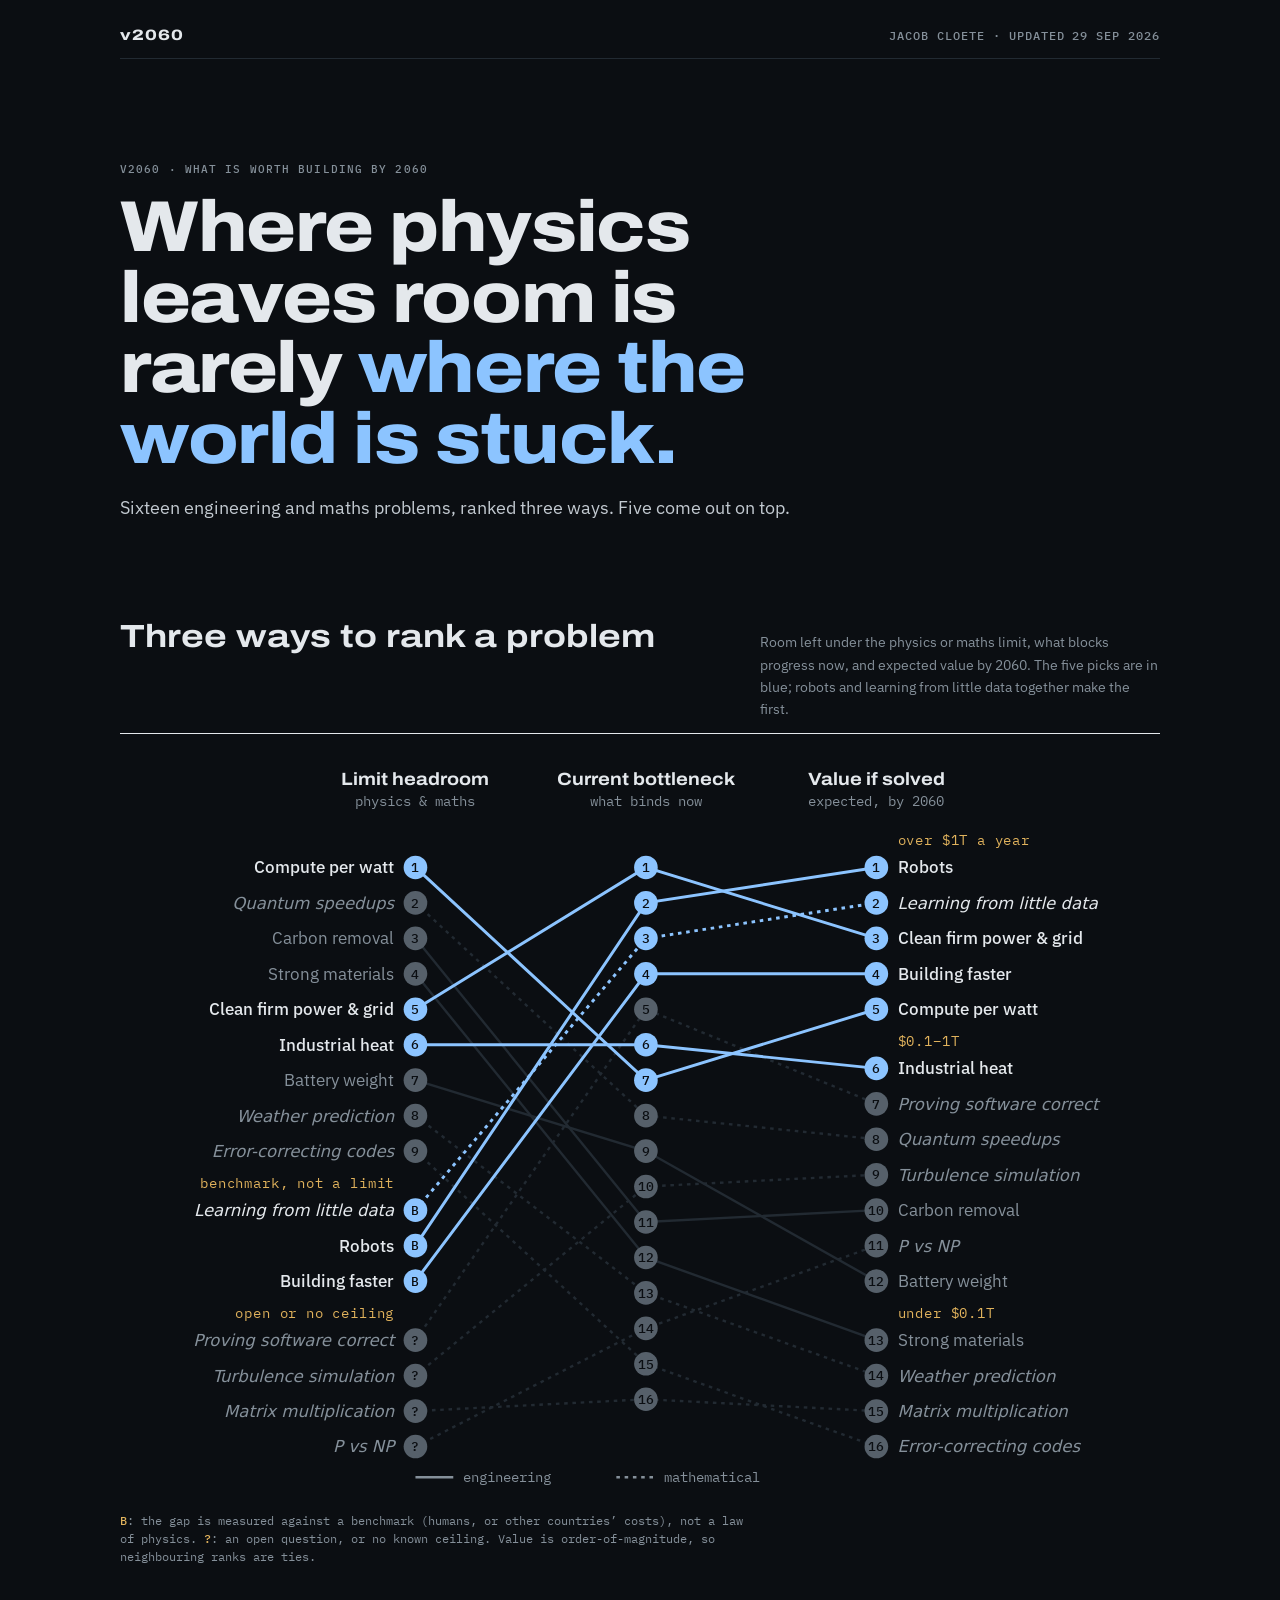
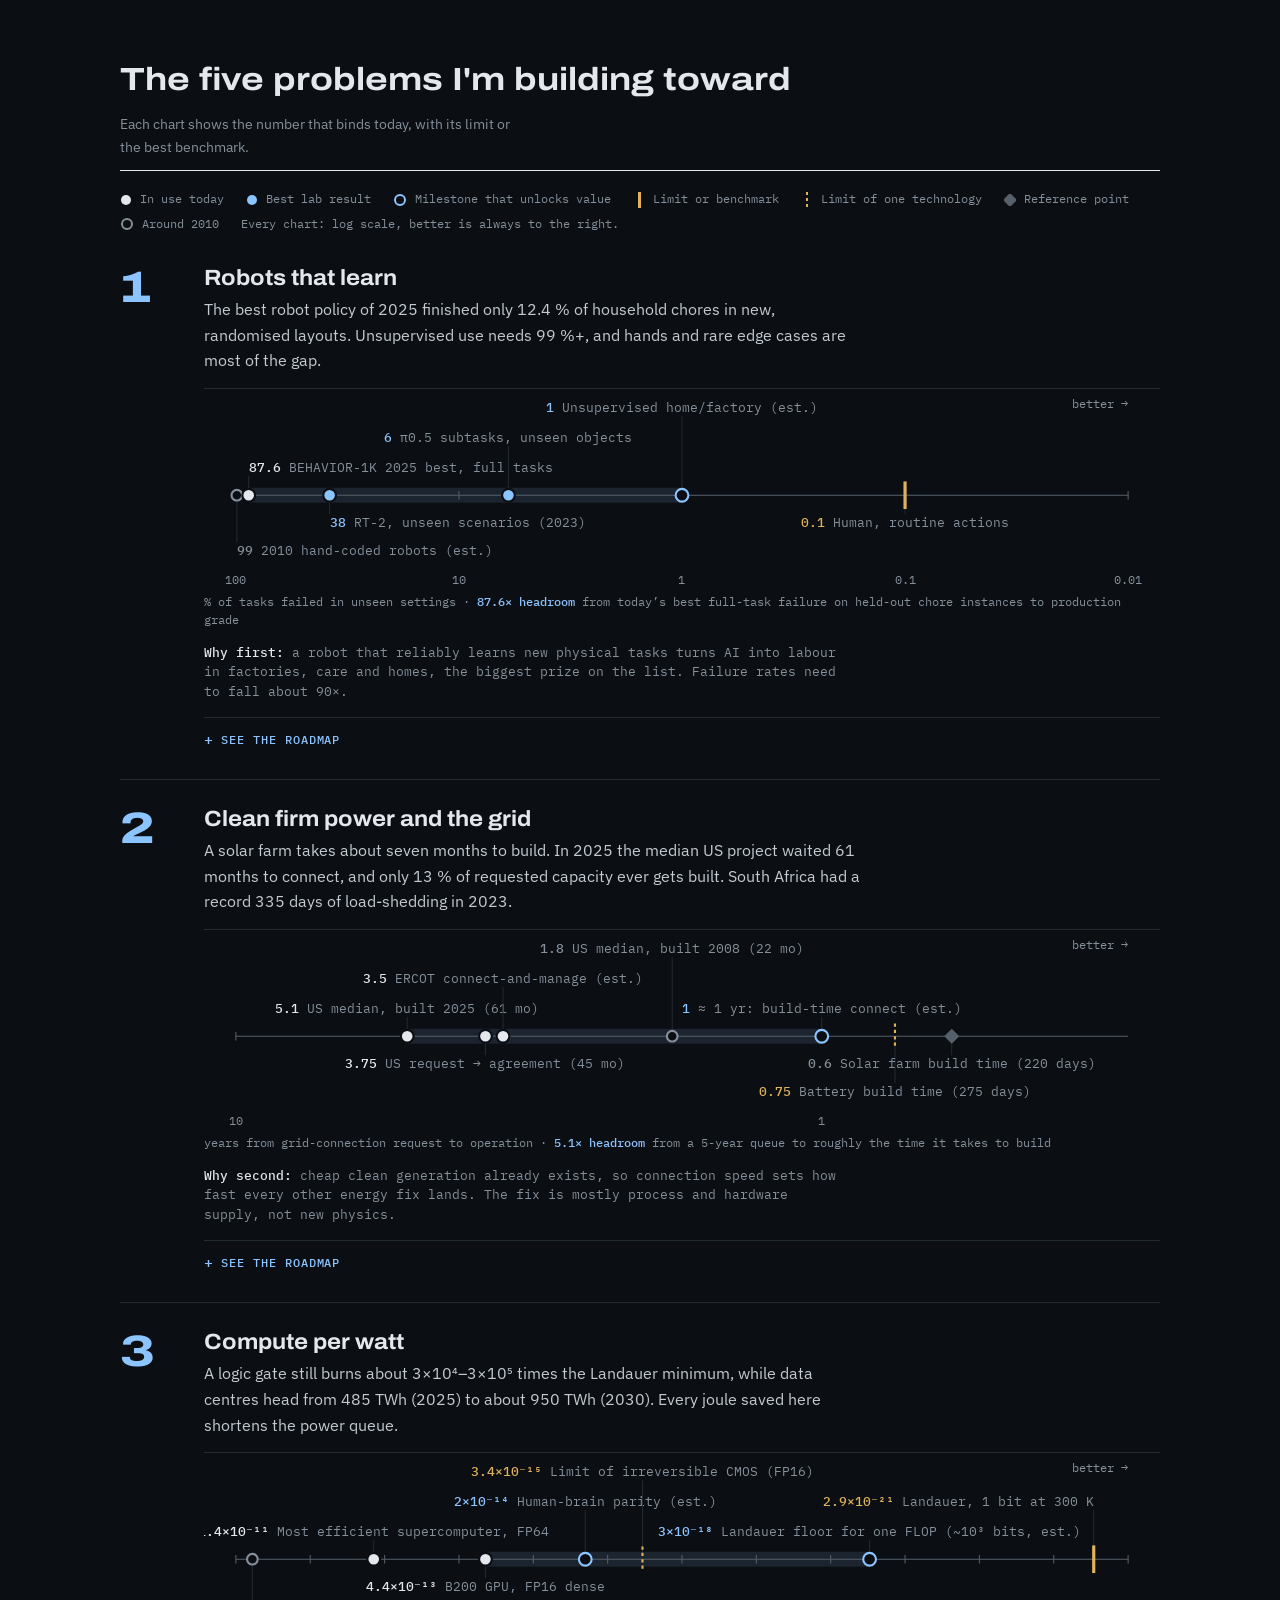
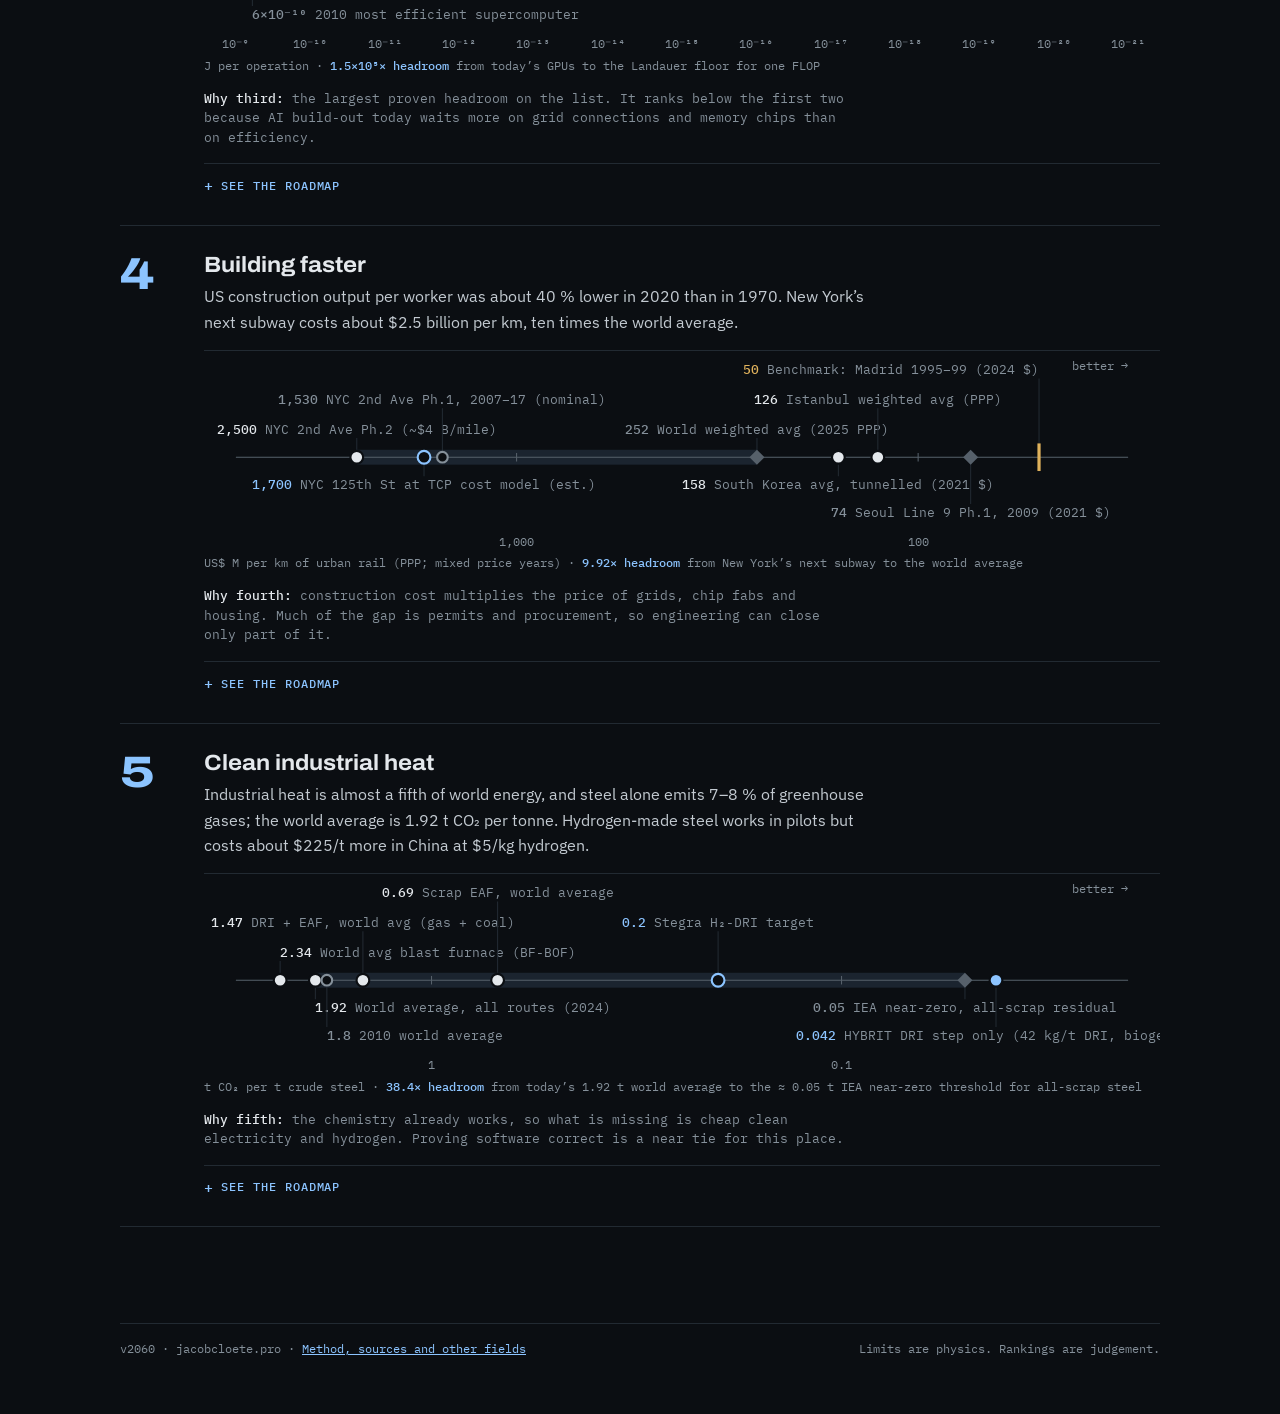
==== commit 62396b81: "Fourth data audit: fix 19 more mistakes - Freshness: B200 replaces H100 as today's GPU; China missed" ====
--- a/index.html
+++ b/index.html
@@ -226,10 +226,10 @@
       </div></li>
       <li class="pick"><div class="n">5</div><div>
         <h3>Clean industrial heat</h3>
-        <p class="why">Industrial heat is almost a fifth of world energy, and steel alone emits 7–8 % of greenhouse gases; the world average is 1.92 t CO₂ per tonne. Hydrogen-made steel works in pilots but costs about $225/t more to make in China.</p>
+        <p class="why">Industrial heat is almost a fifth of world energy, and steel alone emits 7–8 % of greenhouse gases; the world average is 1.92 t CO₂ per tonne. Hydrogen-made steel works in pilots but costs about $225/t more in China at $5/kg hydrogen.</p>
         <div class="ladder" data-k="heat"></div>
         <p class="rank"><b>Why fifth:</b> the chemistry already works, so what is missing is cheap clean electricity and hydrogen. Proving software correct is a near tie for this place.</p>
-        <details class="rd"><summary>See the roadmap</summary><figure class="sketch"><svg viewBox="0 0 640 252" role="img" aria-label="Making iron means pulling oxygen off iron ore. In a blast furnace, carbon monoxide from coal takes the oxygen and leaves as carbon dioxide, about 2.3 tonnes per tonne of steel. In hydrogen direct reduction, hydrogen takes it and leaves as water; the HYBRIT pilot used almost no fossil carbon. The minimum energy is 8.4 GJ per tonne against a world average of 21."><defs><marker id="sk-heat" viewBox="0 0 8 8" refX="7" refY="4" markerWidth="7" markerHeight="7" orient="auto-start-reverse"><path d="M0,0 L8,4 L0,8 z" fill="#85909A"/></marker><marker id="sk-heatA" viewBox="0 0 8 8" refX="7" refY="4" markerWidth="7" markerHeight="7" orient="auto-start-reverse"><path d="M0,0 L8,4 L0,8 z" fill="#8CC4FF"/></marker></defs><text x="20" y="32" font-family="IBM Plex Mono,monospace" font-size="15" font-weight="400" fill="#C3CAD1" text-anchor="start">Making iron means pulling oxygen off the ore</text><text x="20" y="70" font-family="IBM Plex Sans,system-ui,sans-serif" font-size="17" font-weight="500" fill="#E4E8EC" text-anchor="start">Blast furnace: coal takes the oxygen</text><rect x="20" y="82" width="92" height="34" rx="4" fill="#11161C" stroke="#C3CAD1" stroke-width="2"/><text x="66" y="104" font-family="IBM Plex Mono,monospace" font-size="15" font-weight="500" fill="#E4E8EC" text-anchor="middle">Fe₂O₃</text><text x="128" y="104" font-family="IBM Plex Mono,monospace" font-size="16" font-weight="400" fill="#85909A" text-anchor="start">+</text><text x="150" y="104" font-family="IBM Plex Mono,monospace" font-size="15" font-weight="400" fill="#E4E8EC" text-anchor="start">3 CO</text><line x1="212" y1="99" x2="262" y2="99" stroke="#85909A" stroke-width="2" stroke-linecap="round" marker-end="url(#sk-heat)"/><text x="272" y="104" font-family="IBM Plex Mono,monospace" font-size="15" font-weight="500" fill="#E4E8EC" text-anchor="start">2 Fe</text><text x="318" y="104" font-family="IBM Plex Mono,monospace" font-size="16" font-weight="400" fill="#85909A" text-anchor="start">+</text><text x="338" y="104" font-family="IBM Plex Mono,monospace" font-size="15" font-weight="500" fill="#E0B25C" text-anchor="start">3 CO₂</text><text x="438" y="104" font-family="IBM Plex Mono,monospace" font-size="14" font-weight="400" fill="#E0B25C" text-anchor="start">≈ 2.3 t CO₂ per t</text><line x1="20" y1="132" x2="620" y2="132" stroke="#56606A" stroke-width="1" stroke-linecap="round"/><text x="20" y="160" font-family="IBM Plex Sans,system-ui,sans-serif" font-size="17" font-weight="500" fill="#E4E8EC" text-anchor="start">Hydrogen DRI: hydrogen takes it</text><rect x="20" y="172" width="92" height="34" rx="4" fill="#11161C" stroke="#C3CAD1" stroke-width="2"/><text x="66" y="194" font-family="IBM Plex Mono,monospace" font-size="15" font-weight="500" fill="#E4E8EC" text-anchor="middle">Fe₂O₃</text><text x="128" y="194" font-family="IBM Plex Mono,monospace" font-size="16" font-weight="400" fill="#85909A" text-anchor="start">+</text><text x="150" y="194" font-family="IBM Plex Mono,monospace" font-size="15" font-weight="400" fill="#E4E8EC" text-anchor="start">3 H₂</text><line x1="212" y1="189" x2="262" y2="189" stroke="#85909A" stroke-width="2" stroke-linecap="round" marker-end="url(#sk-heat)"/><text x="272" y="194" font-family="IBM Plex Mono,monospace" font-size="15" font-weight="500" fill="#E4E8EC" text-anchor="start">2 Fe</text><text x="318" y="194" font-family="IBM Plex Mono,monospace" font-size="16" font-weight="400" fill="#85909A" text-anchor="start">+</text><text x="338" y="194" font-family="IBM Plex Mono,monospace" font-size="15" font-weight="500" fill="#8CC4FF" text-anchor="start">3 H₂O</text><text x="438" y="194" font-family="IBM Plex Mono,monospace" font-size="14" font-weight="400" fill="#8CC4FF" text-anchor="start">HYBRIT ≈ 0 t fossil</text><text x="20" y="238" font-family="IBM Plex Mono,monospace" font-size="15" font-weight="400" fill="#E0B25C" text-anchor="start">minimum energy 8.4 GJ/t · world average 21</text></svg><figcaption>Swap the molecule that carries the oxygen away and the carbon dioxide becomes water.</figcaption></figure><figure class="road" data-r="heat"></figure></details>
+        <details class="rd"><summary>See the roadmap</summary><figure class="sketch"><svg viewBox="0 0 640 252" role="img" aria-label="Making iron means pulling oxygen off iron ore. In a blast furnace, carbon monoxide from coal takes the oxygen and leaves as carbon dioxide, about 2.3 tonnes per tonne of steel. In hydrogen direct reduction, hydrogen takes it and leaves as water; the HYBRIT pilot used almost no fossil carbon. The minimum energy is 8.4 GJ per tonne against a world average of 21."><defs><marker id="sk-heat" viewBox="0 0 8 8" refX="7" refY="4" markerWidth="7" markerHeight="7" orient="auto-start-reverse"><path d="M0,0 L8,4 L0,8 z" fill="#85909A"/></marker><marker id="sk-heatA" viewBox="0 0 8 8" refX="7" refY="4" markerWidth="7" markerHeight="7" orient="auto-start-reverse"><path d="M0,0 L8,4 L0,8 z" fill="#8CC4FF"/></marker></defs><text x="20" y="32" font-family="IBM Plex Mono,monospace" font-size="15" font-weight="400" fill="#C3CAD1" text-anchor="start">Making iron means pulling oxygen off the ore</text><text x="20" y="70" font-family="IBM Plex Sans,system-ui,sans-serif" font-size="17" font-weight="500" fill="#E4E8EC" text-anchor="start">Blast furnace: coal takes the oxygen</text><rect x="20" y="82" width="92" height="34" rx="4" fill="#11161C" stroke="#C3CAD1" stroke-width="2"/><text x="66" y="104" font-family="IBM Plex Mono,monospace" font-size="15" font-weight="500" fill="#E4E8EC" text-anchor="middle">Fe₂O₃</text><text x="128" y="104" font-family="IBM Plex Mono,monospace" font-size="16" font-weight="400" fill="#85909A" text-anchor="start">+</text><text x="150" y="104" font-family="IBM Plex Mono,monospace" font-size="15" font-weight="400" fill="#E4E8EC" text-anchor="start">3 CO</text><line x1="212" y1="99" x2="262" y2="99" stroke="#85909A" stroke-width="2" stroke-linecap="round" marker-end="url(#sk-heat)"/><text x="272" y="104" font-family="IBM Plex Mono,monospace" font-size="15" font-weight="500" fill="#E4E8EC" text-anchor="start">2 Fe</text><text x="318" y="104" font-family="IBM Plex Mono,monospace" font-size="16" font-weight="400" fill="#85909A" text-anchor="start">+</text><text x="338" y="104" font-family="IBM Plex Mono,monospace" font-size="15" font-weight="500" fill="#E0B25C" text-anchor="start">3 CO₂</text><text x="438" y="104" font-family="IBM Plex Mono,monospace" font-size="14" font-weight="400" fill="#E0B25C" text-anchor="start">≈ 2.3 t CO₂ per t</text><line x1="20" y1="132" x2="620" y2="132" stroke="#56606A" stroke-width="1" stroke-linecap="round"/><text x="20" y="160" font-family="IBM Plex Sans,system-ui,sans-serif" font-size="17" font-weight="500" fill="#E4E8EC" text-anchor="start">Hydrogen DRI: hydrogen takes it</text><rect x="20" y="172" width="92" height="34" rx="4" fill="#11161C" stroke="#C3CAD1" stroke-width="2"/><text x="66" y="194" font-family="IBM Plex Mono,monospace" font-size="15" font-weight="500" fill="#E4E8EC" text-anchor="middle">Fe₂O₃</text><text x="128" y="194" font-family="IBM Plex Mono,monospace" font-size="16" font-weight="400" fill="#85909A" text-anchor="start">+</text><text x="150" y="194" font-family="IBM Plex Mono,monospace" font-size="15" font-weight="400" fill="#E4E8EC" text-anchor="start">3 H₂</text><line x1="212" y1="189" x2="262" y2="189" stroke="#85909A" stroke-width="2" stroke-linecap="round" marker-end="url(#sk-heat)"/><text x="272" y="194" font-family="IBM Plex Mono,monospace" font-size="15" font-weight="500" fill="#E4E8EC" text-anchor="start">2 Fe</text><text x="318" y="194" font-family="IBM Plex Mono,monospace" font-size="16" font-weight="400" fill="#85909A" text-anchor="start">+</text><text x="338" y="194" font-family="IBM Plex Mono,monospace" font-size="15" font-weight="500" fill="#8CC4FF" text-anchor="start">3 H₂O</text><text x="438" y="194" font-family="IBM Plex Mono,monospace" font-size="14" font-weight="400" fill="#8CC4FF" text-anchor="start">HYBRIT ≈ 0 t fossil</text><text x="20" y="238" font-family="IBM Plex Mono,monospace" font-size="15" font-weight="400" fill="#E0B25C" text-anchor="start">ore minimum 8.4 GJ/t · all-steel avg 21</text></svg><figcaption>Swap the molecule that carries the oxygen away and the carbon dioxide becomes water.</figcaption></figure><figure class="road" data-r="heat"></figure></details>
       </div></li>
     </ol>
   </section>
@@ -243,14 +243,14 @@
 // Milestone ladders: log axis, worse → better left to right
 const L={
  compute:{unit:'J per operation',a:1e-9,b:1e-21,pts:[
-  [6e-10,'then','2010 best supercomputer',3],
-  [1.4e-11,'now','Best supercomputer, FP64',0],
-  [7e-13,'now','H100 GPU, FP16',1],
+  [6e-10,'then','2010 most efficient supercomputer',3],
+  [1.4e-11,'now','Most efficient supercomputer, FP64',0],
+  [4.4e-13,'now','B200 GPU, FP16 dense',1],
   [2e-14,'mile','Human-brain parity (est.)',2],
   [3.4e-15,'tlim','Limit of irreversible CMOS (FP16)',4],
   [3e-18,'mile','Landauer floor for one FLOP (~10³ bits, est.)',0],
   [2.9e-21,'limit','Landauer, 1 bit at 300 K',2]],
-  gap:[7e-13,3e-18],note:'from today’s GPUs to the Landauer floor for one FLOP'},
+  gap:[4.4e-13,3e-18],note:'from today’s GPUs to the Landauer floor for one FLOP'},
  robot:{unit:'% of tasks failed in unseen settings',a:100,b:0.01,pts:[
   [99,'then','2010 hand-coded robots (est.)',3],
   [87.6,'now','BEHAVIOR-1K 2025 best, full tasks',0],
@@ -282,12 +282,12 @@
   [2.34,'now','World avg blast furnace (BF-BOF)',0],
   [1.92,'now','World average, all routes (2024)',1],
   [1.80,'then','2010 world average',3],
-  [1.47,'now','Gas DRI + electric arc furnace',2],
+  [1.47,'now','DRI + EAF, world avg (gas + coal)',2],
   [0.69,'now','Scrap EAF, world average',4],
   [0.2,'mile','Stegra H₂-DRI target',2],
   [0.05,'ref','IEA near-zero, all-scrap residual',1],
-  [0.042,'lab','HYBRIT pilot DRI (42 kg biogenic)',3]],
-  gap:[1.92,0.05],note:'from today’s 1.92 t world average to the ≈ 0.05 t residual of near-zero steel'},
+  [0.042,'lab','HYBRIT DRI step only (42 kg/t DRI, biogenic)',3]],
+  gap:[1.92,0.05],note:'from today’s 1.92 t world average to the ≈ 0.05 t IEA near-zero threshold for all-scrap steel'},
 };
 (function(){
   const SUP={'-':'⁻','0':'⁰','1':'¹','2':'²','3':'³','4':'⁴','5':'⁵','6':'⁶','7':'⁷','8':'⁸','9':'⁹'};
@@ -373,7 +373,7 @@
 // Roadmaps: stages by time (columns) and parallel routes (lanes), ending at the limit
 const R={
  compute:{cap:'Transistor scaling alone stalls near 10⁻¹⁸ J per switch. Past that, the roadmap needs logic that recovers its energy (reversible or superconducting) to approach Landauer.',st:[
-  {id:'s1',c:0,l:1,w:'2026–2028',t:'Gate-all-around + backside power',m:'≈ 46 fJ per FP4 op (Rubin); 73 GFLOPS/W FP64 system',tech:'N2 / 18A, A16 Super Power Rail, FP4/FP8, HBM4',who:'TSMC, Intel, NVIDIA, AMD',b:'Moving data costs more than the arithmetic',src:'https://top500.org/lists/green500/list/2026/06/'},
+  {id:'s1',c:0,l:1,w:'2026–2028',t:'Gate-all-around + backside power',m:'≈ 46–66 fJ per FP4 op (Rubin, 50 PF sparse / 35 PF dense); 73 GFLOPS/W FP64 system',tech:'N2 / 18A, A16 Super Power Rail, FP4/FP8, HBM4',who:'TSMC, Intel, NVIDIA, AMD',b:'Moving data costs more than the arithmetic',src:'https://top500.org/lists/green500/list/2026/06/'},
   {id:'s3',c:1,l:0,w:'2027–2035',t:'In-memory, analog and photonic compute',m:'IBM analog chip 12.4 TOPS/W (≈ 80 fJ/op)',tech:'PCM / RRAM analog, SRAM compute-in-memory, photonic MACs',who:'IBM, TSMC, Lightmatter, EnCharge',b:'Converter overhead and precision; mainly helps AI',src:'https://www.nature.com/articles/s41586-023-06337-5'},
   {id:'s2',c:1,l:1,w:'2028–2032',t:'Ångström nodes → CFET',m:'≈ 25–30 % less power per node (A14 vs N2)',tech:'A14 / 14A, stacked CFET, supply voltage 0.45 → 0.42 V',who:'TSMC, Intel, Samsung, imec',b:'Voltage and capacitance have stopped scaling',src:'https://irds.ieee.org/images/files/pdf/2024/2024IRDS_MM.pdf'},
   {id:'s4',c:2,l:1,w:'2032–2040',t:'3D stacking + 2D-material channels',m:'≈ 10–50 aJ per gate switch (est.)',tech:'Monolithic 3D, 2D TMD channels (imec A3/A2), ≈ 0.38 V',who:'imec, TSMC, Intel, CEA-Leti',b:'60 mV/decade floor: irreversible CMOS stalls near 10⁻¹⁸ J',src:'https://www.imec-int.com/en/articles/introducing-2d-material-based-devices-logic-scaling-roadmap'},
@@ -393,7 +393,7 @@
   {id:'s1',c:0,l:1,w:'2023–2028',t:'Interconnection reform: cluster studies',m:'150-day cluster studies; US queue down 10 % in 2025 to 2,061 GW',tech:'FERC Order 2023 first-ready clusters, readiness deposits, late-study penalties, connect-and-manage',who:'FERC, PJM, MISO, CAISO, SPP, ERCOT',b:'Who pays for network upgrades; speculative requests (75 % withdraw)',src:'https://www.ferc.gov/explainer-interconnection-final-rule'},
   {id:'s2',c:1,l:0,w:'2025–2030',t:'Automated / AI interconnection studies',m:'PJM: 811 applications (220 GW) screened in < 1 h, ≈ 20× faster',tech:'Agentic AI intake (HyperQ), automated power-flow studies (SUGAR)',who:'Google / Tapestry, PJM, Pearl Street (Enverus), MISO',b:'Final power-flow studies and utility sign-off stay manual',src:'https://www.datacenterdynamics.com/en/news/google-backed-tapestry-completes-first-deployment-of-ai-platform-for-pjm-interconnection-application-process/'},
   {id:'s3',c:1,l:1,w:'2025–2035',t:'Grid-enhancing tech + reconductoring',m:'Advanced conductors ≈ 2× capacity on existing lines by 2035; $85 bn saved',tech:'Composite-core conductors, dynamic line rating, topology optimisation, power-flow control',who:'GridLab, UC Berkeley, CTC Global, TS Conductor, utilities',b:'Utilities earn more on new capex than on efficiency',src:'https://vcresearch.berkeley.edu/news/advanced-conductors-provide-path-grid-expansion'},
-  {id:'s4',c:1,l:2,w:'2025–2032',t:'Transformer and HVDC supply',m:'Power transformers 128 weeks lead time; 30 % supply deficit (2025)',tech:'Large power / GSU transformers, HVDC converter stations, solid-state transformers',who:'Hitachi Energy, Siemens Energy, GE Vernova, HD Hyundai Electric',b:'Factory capacity, electrical steel, skilled labour',src:'https://www.powermag.com/transformers-in-2026-shortage-scramble-or-self-inflicted-crisis/'},
+  {id:'s4',c:1,l:2,w:'2025–2032',t:'Transformer and HVDC supply',m:'Power transformers 128 weeks lead time; 30 % US supply deficit (2025)',tech:'Large power / GSU transformers, HVDC converter stations, solid-state transformers',who:'Hitachi Energy, Siemens Energy, GE Vernova, HD Hyundai Electric',b:'Factory capacity, electrical steel, skilled labour',src:'https://www.powermag.com/transformers-in-2026-shortage-scramble-or-self-inflicted-crisis/'},
   {id:'s5',c:2,l:1,w:'2026–2035',t:'Multi-day storage',m:'Form Energy 1.5 MW × 100 h iron-air (Cambridge, MN); ≈ 500 MW/yr factory',tech:'Iron-air, flow batteries, thermal storage, compressed air',who:'Form Energy, Great River Energy, ESS Inc, Hydrostor',b:'Cost per kWh and bankability of first-of-a-kind plants',src:'https://www.latitudemedia.com/news/forms-first-100-hour-batteries-are-hitting-the-grid/'},
   {id:'s6',c:3,l:1,w:'2028–2040',t:'Long HVDC + firm clean generation',m:'SunZia 3 GW HVDC over 550 mi (18 yrs in development); Fervo 100 MW EGS first power 2026',tech:'±800–1,100 kV UHVDC, enhanced geothermal, advanced nuclear',who:'Pattern Energy, State Grid (China), Fervo, Hitachi Energy',b:'Permitting across many jurisdictions (18+ years of SunZia development)',src:'https://patternenergy.com/sunzia-comes-online/'},
   {id:'s7',c:4,l:1,w:'2040+',t:'Connect as fast as you build',m:'≈ 1 year from request to operation (est.)',tech:'Pre-planned transmission zones, automated studies, standard hardware',who:'ISOs, regulators, grid operators',b:'Transmission planned ahead of demand; permitting',src:'https://www.iea.org/commentaries/battery-storage-is-scaling-up-and-taking-on-a-larger-system-role',lim:'Limit: build time ≈ 0.6 yr (solar) to 0.75 yr (battery)'}],
@@ -402,12 +402,12 @@
   {id:'s1',c:0,l:1,w:'2023–2028',t:'Permitting reform',m:'Median US EIS 2.2 yr in 2024 (2.8 yr 2019–24); 2-yr legal cap',tech:'FRA 2023 NEPA limits (2 yr, 150 pages), categorical exclusions, one lead agency',who:'CEQ, US Congress, FTA',b:'Litigation, state reviews, third-party utility deals',src:'https://nepa.gov/sites/default/files/documents/CEQ_EIS_Timeline_Report_2025-1-13.pdf'},
   {id:'s2',c:1,l:1,w:'2026–2035',t:'Standard designs + in-house engineers',m:'Madrid: ~14 km/yr at ≈ $50 M/km; TCP model $3.4 B vs MTA $7.7 B for 2 km (125th St)',tech:'Copy-paste stations, cut-and-cover, proven signalling, 24/7 TBMs, small owner team',who:'Metro de Madrid, Transit Costs Project, MTA',b:'Agency capacity, bespoke deep stations, staffing rules',src:'https://worksinprogress.co/issue/how-madrid-built-its-metro-cheaply/'},
   {id:'s3',c:1,l:0,w:'2024–2032',t:'On-site construction robotics',m:'TyBot 1,000 ties/h, −34 % crew hours; Hadrian X 300 blocks/h',tech:'Rebar tying, bricklaying, layout printing (up to 10× faster), 3D-printed homes (4–6 wk/home)',who:'ACR, FBR, Dusty, ICON',b:'Unstructured sites, low volumes, union and code acceptance',src:'https://www.forconstructionpros.com/concrete/equipment-products/rebar-accessories-equipment/article/21627048/advanced-construction-robotics-autonomous-rebar-tying-robot-cuts-personnel-hours-and-work-duration-on-pennsylvania-bridge-replacement'},
-  {id:'s4',c:1,l:2,w:'2025–2030',t:'BIM / digital twins as the permit',m:'Singapore CORENET X: 20+ approval touchpoints → a few gateways; mandatory Oct 2026',tech:'Model-based code checking, IFC, digital twins',who:'BCA, URA, Autodesk, Bentley',b:'Fragmented data ownership and liability',src:'https://govinsider.asia/intl-en/article/one-stop-digital-platform-for-built-environment-industry-to-be-mandatory-from-october'},
+  {id:'s4',c:1,l:2,w:'2025–2030',t:'BIM / digital twins as the permit',m:'Singapore CORENET X: 20+ approval touchpoints → a few gateways; mandatory ≥ 5,000 m² from Oct 2026',tech:'Model-based code checking, IFC, digital twins',who:'BCA, URA, Autodesk, Bentley',b:'Fragmented data ownership and liability',src:'https://govinsider.asia/intl-en/article/one-stop-digital-platform-for-built-environment-industry-to-be-mandatory-from-october'},
   {id:'s5',c:2,l:1,w:'2028–2040',t:'Prefab and modular construction',m:'Singapore PPVC: up to 40 % manpower and time saved',tech:'Volumetric modules (PPVC), DfMA, precast segments and stations',who:'BCA Singapore, Sekisui House, Laing O’Rourke',b:'Demand swings kill factories; transport; local codes',src:'https://www1.bca.gov.sg/growth-and-transformation/productivity/design-for-manufacturing-and-assembly-dfma/prefabricated-prefinished-volumetric-construction-ppvc/'},
   {id:'s6',c:3,l:1,w:'2035–2050',t:'Industrialised construction at scale',m:'Sweden: 84 % of detached homes prefab vs ≤ 5 % in US/UK',tech:'Factory-built homes and infrastructure kits, robotic assembly, repeat programmes',who:'BoKlok, Lindbäcks, Sekisui House',b:'Steady pipelines and repeat clients, not technology',src:'https://www.globalconstructionreview.com/why-sweden-beats-world-h8an0ds-4d2own0-6p4r2e0f8ab/',lim:'Benchmark: Madrid ≈ $50 M/km (1995–99, 2024 $)'}],
   e:[['s1','s2','faster approval'],['s2','s5','repeat designs'],['s3','s5','automate tasks'],['s4','s5','model → factory'],['s1','s4','digital permits'],['s5','s6','main path']]},
  heat:{cap:'Scrap EAF and gas DRI cut CO₂ now, but primary iron reaches near zero only with green-hydrogen DRI or direct electrolysis of ore. Cheap clean electricity decides the pace, and electric heat batteries and new cement chemistry run as parallel lanes.',st:[
-  {id:'s1',c:0,l:1,w:'2024–2030',t:'More scrap in electric arc furnaces',m:'EAF 30.3 % of world steel; China ≈ 11 %, target 15 %',tech:'Scrap EAF, scrap sorting, copper removal',who:'Nucor, Steel Dynamics, China Baowu, CELSA',b:'Scrap supply (collection already ≈ 85 %) and copper contamination',src:'https://worldsteel.org/data/world-steel-in-figures/world-steel-in-figures-2026/'},
+  {id:'s1',c:0,l:1,w:'2024–2030',t:'More scrap in electric arc furnaces',m:'EAF 30.3 % of world steel; China ≈ 11 %, missed 15 % goal for 2025',tech:'Scrap EAF, scrap sorting, copper removal',who:'Nucor, Steel Dynamics, China Baowu, CELSA',b:'Scrap supply (collection already ≈ 85 %) and copper contamination',src:'https://worldsteel.org/data/world-steel-in-figures/world-steel-in-figures-2026/'},
   {id:'s2',c:1,l:1,w:'2026–2032',t:'H₂-ready gas DRI + EAF bridge',m:'1.47 t CO₂/t (world DRI-EAF avg, 2024)',tech:'Shaft-furnace DRI (MIDREX, Energiron) on natural gas, later H₂',who:'thyssenkrupp, Salzgitter, Baosteel Zhanjiang, HBIS',b:'H₂ too expensive: thyssenkrupp €3 bn DRI plant allowed to start without H₂',src:'https://eurometal.net/thyssenkrupps-duisburg-dri-plant-could-initially-operate-without-hydrogen/'},
   {id:'s3',c:2,l:1,w:'2026–2035',t:'Green-hydrogen DRI at plant scale',m:'Stegra 2.5 Mt/yr, < 0.2 t CO₂/t; HYBRIT pilot 5,000 t DRI',tech:'690–740 MW alkaline electrolysis, H₂ shaft furnace, EAF, H₂ storage',who:'Stegra, HYBRIT (SSAB, LKAB, Vattenfall), SALCOS',b:'Green H₂ must fall below ≈ $2/kg; Stegra needed €1.4 bn more to finish Boden (2026)',src:'https://www.miningmetalnews.com/20260415/3396/stegra-raises-eu14bn-boden-project-faces-delays'},
   {id:'s4',c:2,l:0,w:'2025–2035',t:'Electric heat from thermal batteries',m:'Rondo 100 MWh, > 1000 °C, 97 % round trip; Antora 5 GWh',tech:'Resistive-heated brick / carbon-block storage, cheap off-peak power',who:'Rondo, Antora, Covestro, Poet',b:'Needs very cheap off-peak power; kilns and furnaces above 1000 °C are harder',src:'https://www.rondo.com/news-press/rondo-powers-up-worlds-largest-industrial-heat-battery'},
@@ -427,12 +427,12 @@
   s5b:{d:['university','government lab','startup'],w:['Japan','US','Taiwan'],x:['Yokohama National Univ. (university, Japan)','SEEQC (startup, US)','ITRI (government lab, Taiwan)','Tohoku University (university, Japan)']},
   s6:{e:1,d:['university','government lab','startup'],w:['US','UK','Japan'],x:['Sandia (government lab, US)','Vaire Computing (startup, UK / US)','Yokohama National Univ. (university, Japan)']}}},
  robot:{sum:'China builds most of the hardware: Chinese firms shipped most of the ~13,000 humanoids sold in 2025, led by AgiBot with 5,168 (Omdia). The leading robot foundation models come mostly from US labs and startups.',src:'https://technode.com/2026/01/09/chinas-agibot-leads-global-humanoid-robot-shipments-in-2025-omdia-says/',st:{
-  s1:{d:['industry','university','startup','research institute'],w:['US','China'],x:['Google DeepMind (industry, US / UK)','Stanford University (university, US)','AgiBot (startup, China)','Toyota Research Institute (research institute, US)','UC Berkeley (university, US)']},
+  s1:{d:['industry','university','startup','research institute'],w:['US','UK','China'],x:['Google DeepMind (industry, US / UK)','Stanford University (university, US)','AgiBot (startup, China)','Toyota Research Institute (research institute, US)','UC Berkeley (university, US)']},
   s2:{d:['startup','industry'],w:['US','UK','China'],x:['Physical Intelligence (startup, US)','Google DeepMind (industry, US / UK)','NVIDIA (industry, US)','Figure AI (startup, US)','AgiBot (startup, China)']},
-  s3:{d:['industry','startup','research institute'],w:['US','China','Norway'],x:['NVIDIA (industry, US)','Google DeepMind (industry, US / UK)','1X (startup, Norway / US)','Shanghai AI Lab (research institute, China)']},
+  s3:{d:['industry','startup','research institute'],w:['US','UK','China','Norway'],x:['NVIDIA (industry, US)','Google DeepMind (industry, US / UK)','1X (startup, Norway / US)','Shanghai AI Lab (research institute, China)']},
   s4:{d:['industry','startup'],w:['US','UK'],x:['Meta FAIR (industry, US)','GelSight (startup, US)','Shadow Robot (industry, UK)','Tesla (industry, US)']},
   s5:{d:['startup','industry'],w:['China','US','Germany'],x:['AgiBot (startup, China)','Unitree (startup, China)','UBTECH (industry, China)','Figure AI (startup, US)','Agility Robotics (startup, US)','BMW (industry, Germany)']},
-  s6:{e:1,d:['industry','startup'],w:['US','China'],x:['Google DeepMind (industry, US / UK)','Physical Intelligence (startup, US)','NVIDIA (industry, US)','AgiBot (startup, China)']}}},
+  s6:{e:1,d:['industry','startup'],w:['US','UK','China'],x:['Google DeepMind (industry, US / UK)','Physical Intelligence (startup, US)','NVIDIA (industry, US)','AgiBot (startup, China)']}}},
  power:{sum:'Queue reform is a US regulatory story (FERC and the ISOs), with 2,061 GW waiting at the end of 2025; HVDC and transformer supply are led by China, Hitachi Energy, Siemens Energy and GE Vernova. South Africa is adopting a connect-and-manage style rule, capped curtailment, to free grid in the Cape.',src:'https://emp.lbl.gov/news/backlog-power-plants-seeking-transmission-grid-connection-eased-somewhat-2025-amidst',st:{
   s1:{d:['policy','industry'],w:['US','South Africa','UK'],x:['FERC (policy, US)','PJM (industry, US)','ERCOT (industry, US)','NERSA (policy, South Africa)','Eskom / NTCSA (industry, South Africa)','NESO (industry, UK)']},
   s2:{d:['industry'],w:['US'],x:['Google / Tapestry (industry, US)','PJM (industry, US)','Pearl Street Technologies / Enverus (industry, US)','MISO (industry, US)']},
@@ -443,13 +443,13 @@
   s7:{e:1,d:['policy','industry'],w:['US','China','EU','South Africa'],x:['FERC (policy, US)','ISOs / RTOs (industry, US)','ENTSO-E (industry, EU)','NTCSA (industry, South Africa)','State Grid (industry, China)']}}},
  build:{sum:'The cheapest builders are Spain, Italy, Turkey and South Korea, run by public owners with in-house engineers; the US is the 6th most expensive country and NYC’s Second Ave Ph.1 was 8–12× the baseline. Robotics start-ups are mostly US and Australian; Singapore, Sweden and Japan lead industrialised building.',src:'https://transitcosts.com/wp-content/uploads/TCP_Executive_Summary.pdf',st:{
   s1:{d:['policy'],w:['US'],x:['Council on Environmental Quality (policy, US)','US Congress (policy, US)','Federal Transit Administration (policy, US)']},
-  s2:{d:['policy','university','industry'],w:['Spain','Italy','Turkey','South Korea','US'],x:['Metro de Madrid (policy, Spain)','Transit Costs Project, NYU Marron (university, US)','Istanbul Metropolitan Municipality (policy, Turkey)','Webuild (industry, Italy)','MTA Construction & Development (policy, US)']},
+  s2:{d:['policy','university','industry'],w:['Spain','Italy','Turkey','US'],x:['Metro de Madrid (policy, Spain)','Transit Costs Project, NYU Marron (university, US)','Istanbul Metropolitan Municipality (policy, Turkey)','Webuild (industry, Italy)','MTA Construction & Development (policy, US)']},
   s3:{d:['startup','industry'],w:['US','Australia'],x:['Advanced Construction Robotics (startup, US)','FBR (industry, Australia)','Dusty Robotics (startup, US)','ICON (startup, US)']},
   s4:{d:['policy','industry'],w:['Singapore','US'],x:['BCA / URA, CORENET X (policy, Singapore)','Autodesk (industry, US)','Bentley Systems (industry, US)']},
   s5:{d:['policy','industry'],w:['Singapore','Japan','UK','China'],x:['Building and Construction Authority (policy, Singapore)','Sekisui House (industry, Japan)','Laing O’Rourke (industry, UK)','Broad Group (industry, China)']},
   s6:{e:1,d:['industry'],w:['Sweden','Japan'],x:['BoKlok (industry, Sweden)','Lindbäcks (industry, Sweden)','Sekisui House (industry, Japan)','Daiwa House (industry, Japan)']}}},
  heat:{sum:'China makes 52 % of the world’s steel (961 of 1,849 Mt in 2025) and leads by volume, while Sweden (Stegra, HYBRIT) and Germany lead hydrogen DRI and US startups lead ore electrolysis and heat batteries. Cost pressure is already closing mills: ArcelorMittal South Africa shut its long-steel plants in 2025.',src:'https://worldsteel.org/data/world-steel-in-figures/world-steel-in-figures-2026/',st:{
-  s1:{d:['industry','policy'],w:['US','China','EU'],x:['Nucor (industry, US)','Steel Dynamics (industry, US)','China Baowu (industry, China)','CELSA (industry, Spain)','NDRC / MIIT EAF target (policy, China)']},
+  s1:{d:['industry','policy'],w:['US','China','Spain'],x:['Nucor (industry, US)','Steel Dynamics (industry, US)','China Baowu (industry, China)','CELSA (industry, Spain)','NDRC / MIIT EAF target (policy, China)']},
   s2:{d:['industry'],w:['Germany','China','South Africa'],x:['thyssenkrupp Steel (industry, Germany)','Salzgitter SALCOS (industry, Germany)','Baosteel Zhanjiang (industry, China)','HBIS (industry, China)','ArcelorMittal South Africa (industry, South Africa)']},
   s3:{d:['startup','industry','policy'],w:['Sweden','Germany','EU'],x:['Stegra (startup, Sweden)','HYBRIT: SSAB, LKAB, Vattenfall (industry, Sweden)','Salzgitter (industry, Germany)','EU Innovation Fund (policy, EU)']},
   s4:{d:['startup','industry'],w:['US','Germany'],x:['Rondo Energy (startup, US)','Antora Energy (startup, US)','Covestro Brunsbüttel (industry, Germany)','Poet (industry, US)']},
